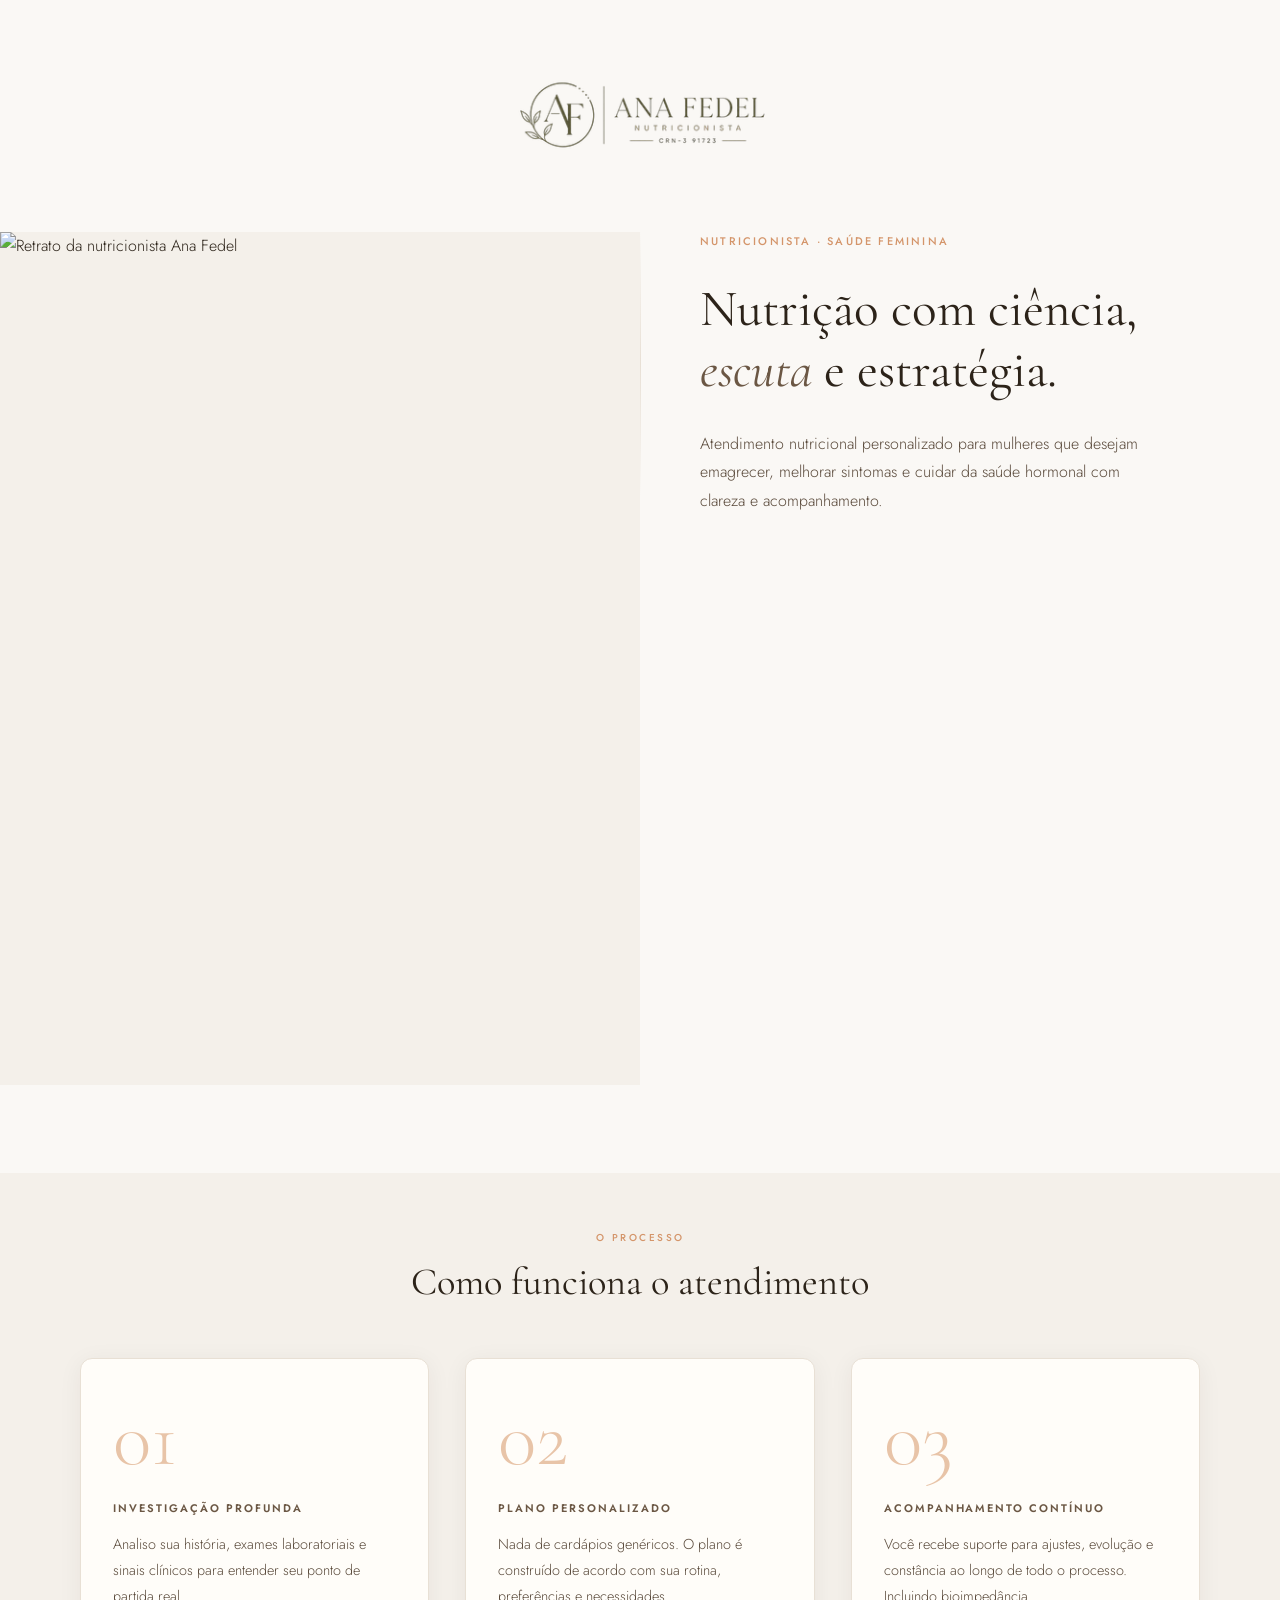
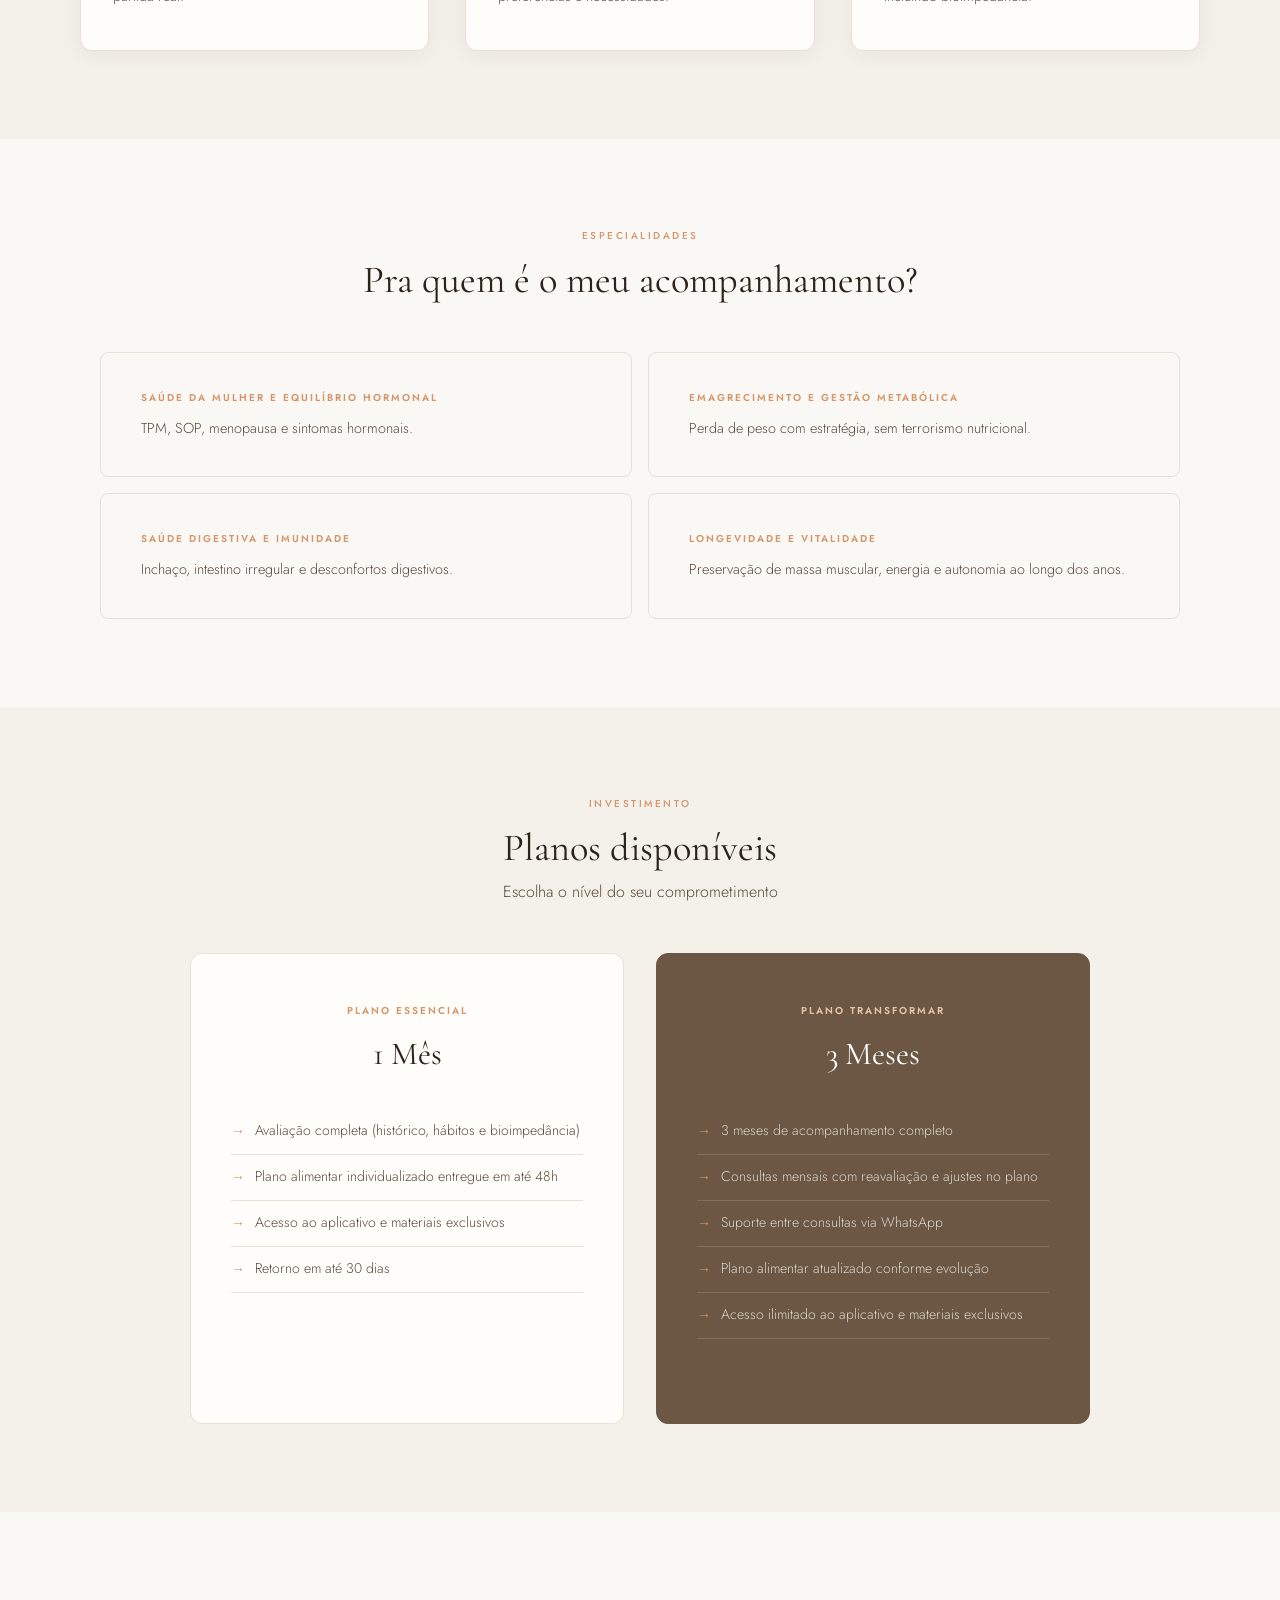
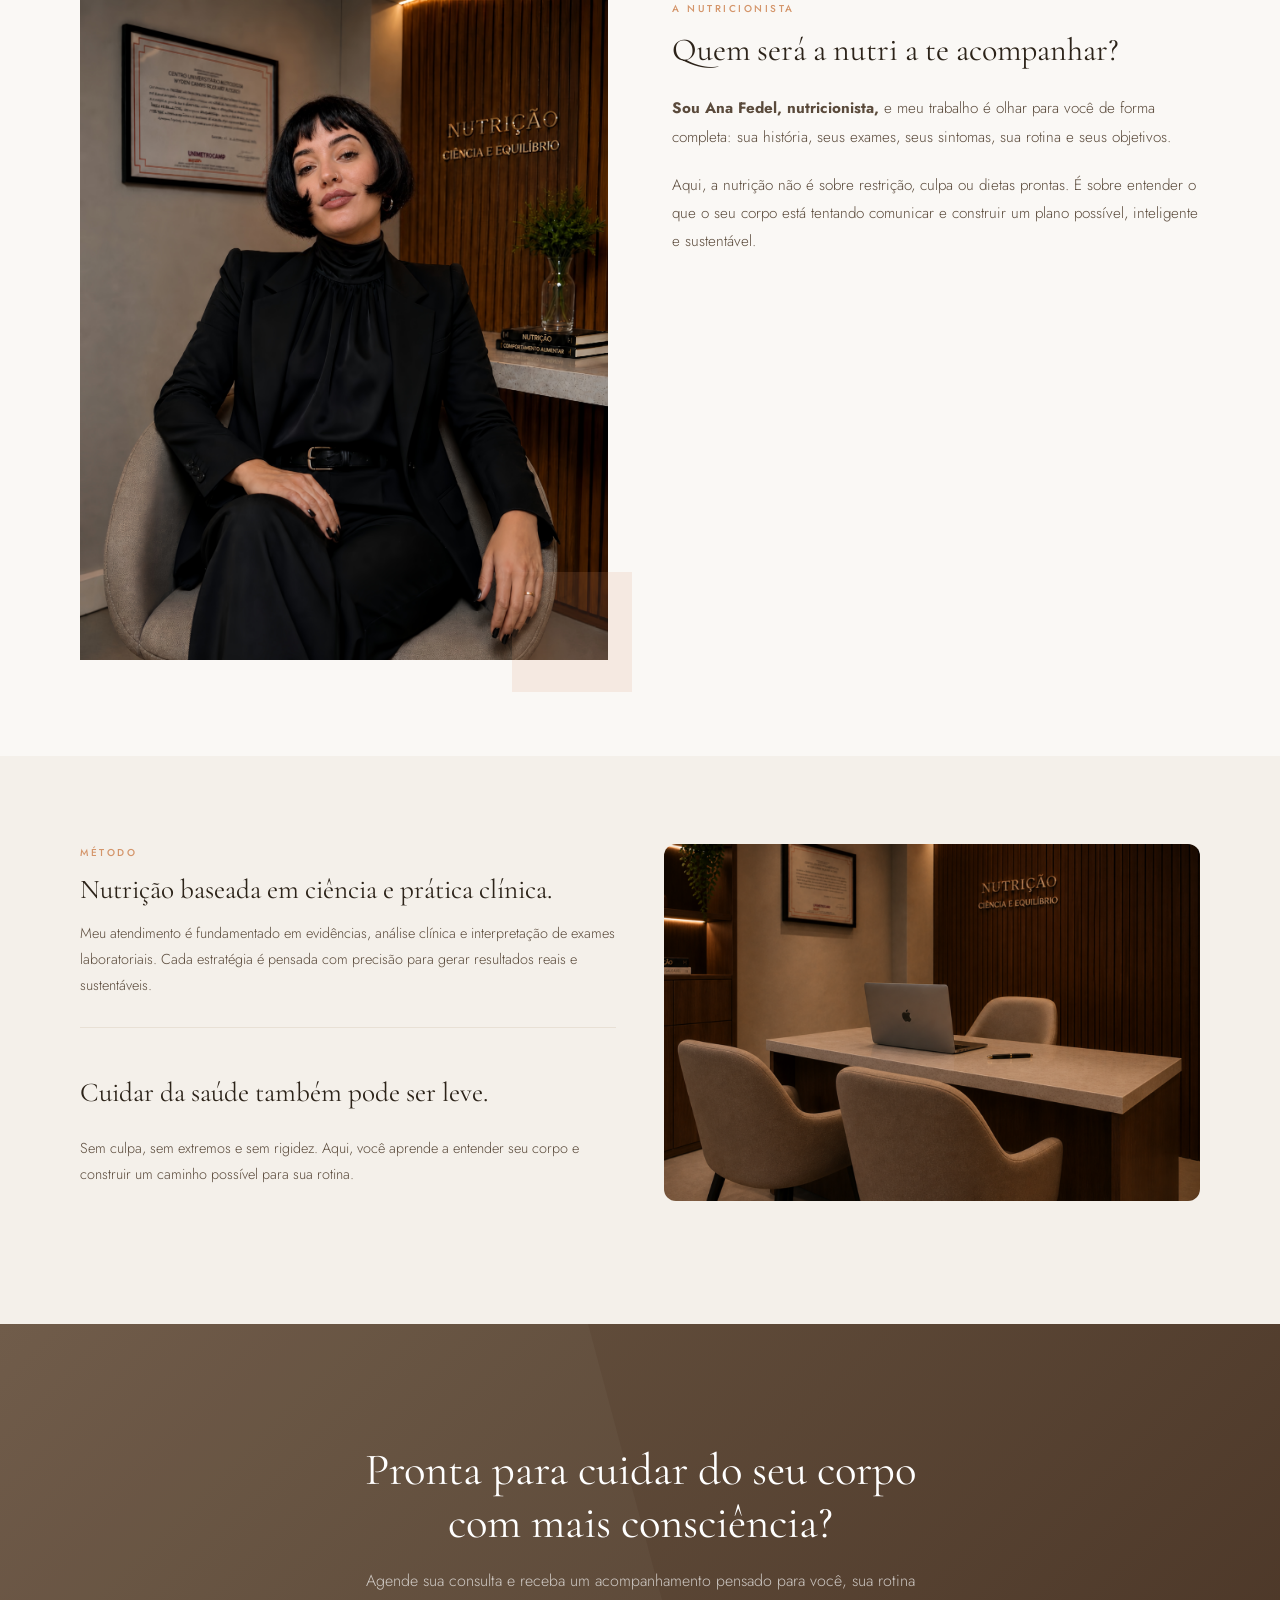
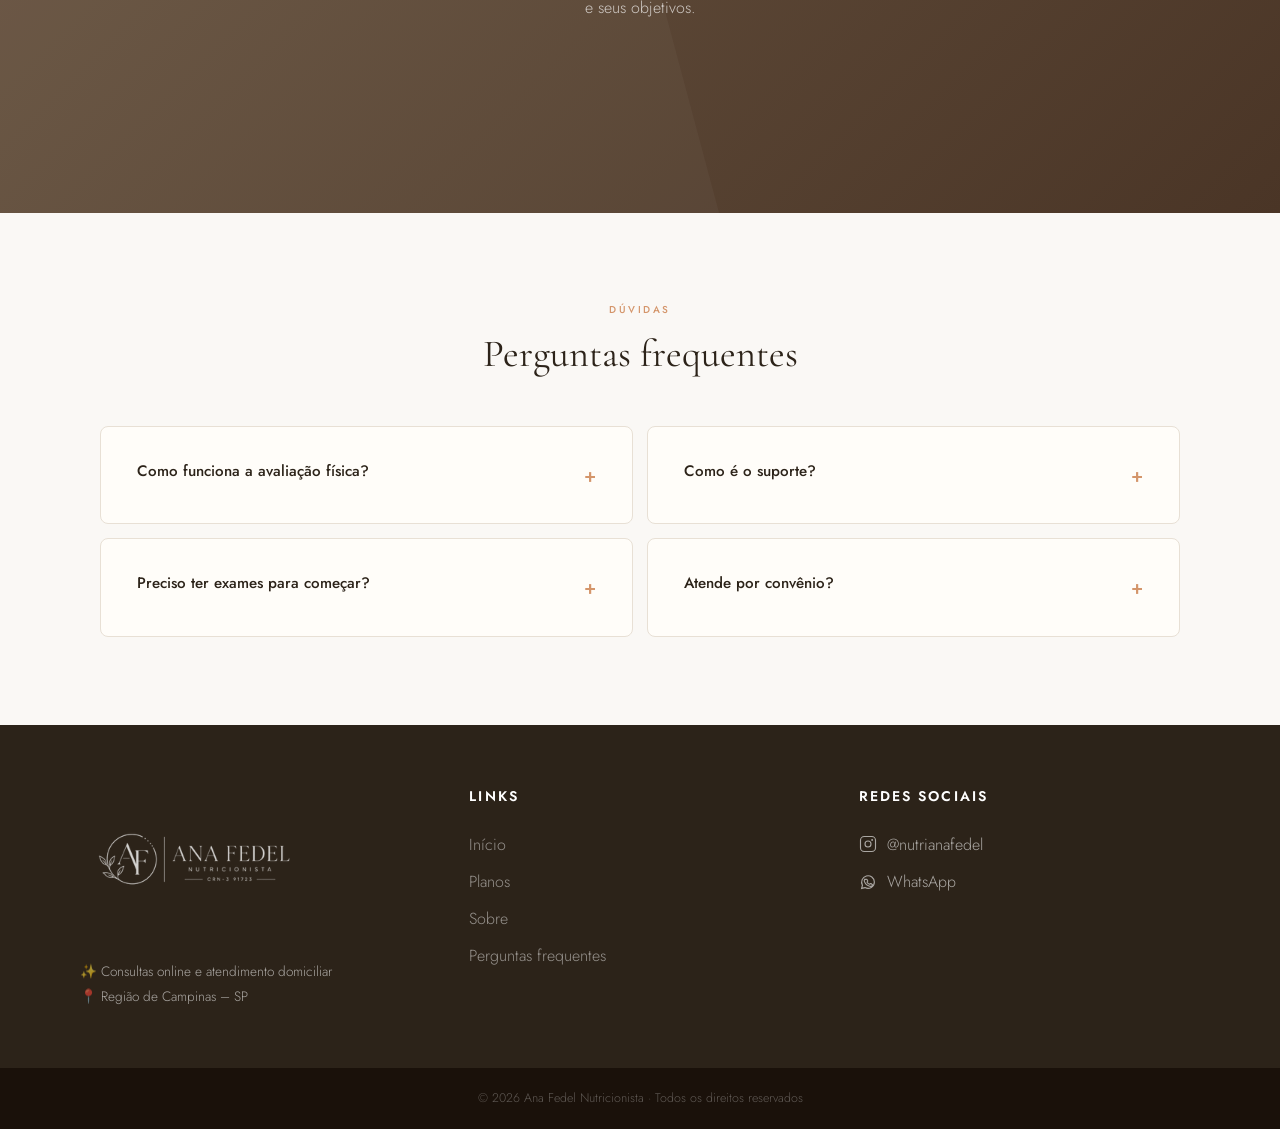
==== index.html @ d0018daa "4543" ====
<!DOCTYPE html>
<html lang="pt-BR">
<head>
  <meta charset="UTF-8" />
  <meta name="viewport" content="width=device-width, initial-scale=1.0" />
  <meta name="theme-color" content="#6b5744" />
  <meta name="color-scheme" content="light" />
  <title>Ana Fedel | Nutricionista — Saúde da mulher e emagrecimento em Campinas</title>
  <meta name="description" content="Consultoria com Ana Fedel, nutricionista em Campinas (SP): emagrecimento sustentável, saúde hormonal (TPM, SOP, menopausa), exames e acompanhamento online ou presencial. Agende sua consulta." />
  <meta name="robots" content="index, follow, noimageindex" />
  <meta name="googlebot" content="index, follow, noimageindex" />
  <link rel="canonical" href="https://www.anafedel.com/" />

  <!-- Open Graph -->
  <meta property="og:type" content="website" />
  <meta property="og:locale" content="pt_BR" />
  <meta property="og:url" content="https://www.anafedel.com/" />
  <meta property="og:title" content="Ana Fedel | Nutricionista — Saúde da mulher e emagrecimento" />
  <meta property="og:description" content="Atendimento nutricional personalizado para mulheres: emagrecimento, equilíbrio hormonal e acompanhamento com ciência e escuta. Campinas e online." />
  <meta property="og:image" content="https://www.anafedel.com/img/7715302e1fe6f8433b092a4ad29cd22cd592c8ccffeed73be338f0a362011b4d.webp" />
  <meta property="og:image:alt" content="Logotipo Ana Fedel Nutricionista" />

  <!-- Twitter -->
  <meta name="twitter:card" content="summary_large_image" />
  <meta name="twitter:title" content="Ana Fedel | Nutricionista" />
  <meta name="twitter:description" content="Nutrição com ciência e escuta. Saúde da mulher, emagrecimento e acompanhamento em Campinas e online." />
  <meta name="twitter:image" content="https://www.anafedel.com/img/7715302e1fe6f8433b092a4ad29cd22cd592c8ccffeed73be338f0a362011b4d.webp" />

  <link rel="preconnect" href="https://fonts.googleapis.com" />
  <link rel="preconnect" href="https://fonts.gstatic.com" crossorigin />
  <link href="https://fonts.googleapis.com/css2?family=Cormorant+Garamond:ital,wght@0,300;0,400;0,500;0,600;1,300;1,400&family=Jost:wght@300;400;500;600&display=swap" rel="stylesheet" />
  <link rel="stylesheet" href="styles.css" />
  <!-- Google Calendar Appointment Scheduling -->
  <link href="https://calendar.google.com/calendar/scheduling-button-script.css" rel="stylesheet" />
  <script src="https://calendar.google.com/calendar/scheduling-button-script.js" async></script>
  <style>
    /* Modal do agendamento — telas pequenas: iframe em tela cheia; só faixa superior para o Fechar. */
    @media (max-width: 1023px) {
      .hur54b {
        display: flex !important;
        flex-direction: column !important;
        align-items: stretch !important;
        justify-content: flex-start !important;
        padding: 0 !important;
        padding-top: calc(env(safe-area-inset-top, 0px) + 52px) !important;
        padding-bottom: env(safe-area-inset-bottom, 0px) !important;
        box-sizing: border-box !important;
        height: 100vh !important;
        height: 100dvh !important;
        min-height: 100vh !important;
        min-height: 100dvh !important;
      }
      .hur54b .mmGMM {
        width: 100% !important;
        max-width: none !important;
        flex: 1 1 auto !important;
        min-height: 0 !important;
        height: auto !important;
        max-height: none !important;
        border-radius: 0 !important;
        align-self: stretch !important;
      }
      .hur54b .Xfsokf {
        top: calc(env(safe-area-inset-top, 0px) + 10px) !important;
        right: max(12px, env(safe-area-inset-right, 0px)) !important;
      }
    }
    /* Modal do agendamento: telas grandes — largura 60vw; altura preenche o overlay (sem limite 60%). */
    @media (min-width: 1024px) {
      .hur54b {
        display: flex !important;
        align-items: stretch !important;
        justify-content: center !important;
        padding: 40px !important;
        box-sizing: border-box !important;
      }
      .hur54b .mmGMM {
        width: 60vw !important;
        max-width: 60vw !important;
        height: auto !important;
        max-height: none !important;
        align-self: stretch !important;
        flex-shrink: 0 !important;
      }
    }
  </style>
  <link rel="preload" as="image" href="./img/hero-ana-fedel-1600.jpg" fetchpriority="high" />

  <script type="application/ld+json">
  {
    "@context": "https://schema.org",
    "@graph": [
      {
        "@type": "Dietitian",
        "@id": "https://www.anafedel.com/#profissional",
        "name": "Ana Fedel",
        "url": "https://www.anafedel.com/",
        "image": "https://www.anafedel.com/img/hero-ana-fedel-1600.jpg",
        "description": "Nutricionista com foco em saúde da mulher, emagrecimento sustentável, equilíbrio hormonal e acompanhamento nutricional personalizado.",
        "areaServed": {
          "@type": "AdministrativeArea",
          "name": "Campinas",
          "containedInPlace": { "@type": "Country", "name": "Brasil" }
        },
        "sameAs": ["https://www.instagram.com/nutrianafedel"]
      },
      {
        "@type": "WebSite",
        "@id": "https://www.anafedel.com/#site",
        "url": "https://www.anafedel.com/",
        "name": "Ana Fedel Nutricionista",
        "inLanguage": "pt-BR",
        "publisher": { "@id": "https://www.anafedel.com/#profissional" }
      },
      {
        "@type": "FAQPage",
        "mainEntity": [
          {
            "@type": "Question",
            "name": "Como funciona a avaliação física?",
            "acceptedAnswer": {
              "@type": "Answer",
              "text": "Presencial: bioimpedância, dobras cutâneas, medidas e fotos. Online: guia com instruções de medidas + envio de fotos e peso."
            }
          },
          {
            "@type": "Question",
            "name": "Como é o suporte?",
            "acceptedAnswer": {
              "@type": "Answer",
              "text": "Acompanhamento direto comigo via WhatsApp, com respostas no mesmo dia. Inclui ajustes, orientações e suporte ao longo do processo."
            }
          },
          {
            "@type": "Question",
            "name": "Preciso ter exames para começar?",
            "acceptedAnswer": {
              "@type": "Answer",
              "text": "Não é obrigatório. Podemos iniciar apenas com a consulta, e caso necessário, eu solicito exames de forma estratégica para aprofundar a investigação e otimizar seus resultados."
            }
          },
          {
            "@type": "Question",
            "name": "Atende por convênio?",
            "acceptedAnswer": {
              "@type": "Answer",
              "text": "No momento, não trabalho com convênios. Porém, tenho formas especiais de atendimento para te ajudar a iniciar seu acompanhamento."
            }
          }
        ]
      }
    ]
  }
  </script>
</head>
<body>

  <div id="page-loader" class="page-loader" role="status" aria-live="polite" aria-busy="true">
    <div class="page-loader__inner">
      <span class="page-loader__spinner" aria-hidden="true"></span>
      <span class="page-loader__text">Carregando…</span>
    </div>
  </div>

  <a class="skip-link" href="#conteudo">Ir para o conteúdo</a>

  <header>
    <nav id="navbar" class="site-nav" aria-label="Navegação principal">
      <a href="#inicio" class="nav-logo" aria-label="Ana Fedel Nutricionista — início">
        <img src="./img/7715302e1fe6f8433b092a4ad29cd22cd592c8ccffeed73be338f0a362011b4d.webp" width="300" height="120" alt="" decoding="async" />
      </a>
    </nav>
  </header>

  <main id="conteudo">
    <!-- HERO -->
    <section id="inicio" class="hero" aria-labelledby="hero-titulo">
      <div class="hero-right">
        <img src="./img/hero-ana-fedel-1600.jpg" width="1600" height="2133" alt="Retrato da nutricionista Ana Fedel" fetchpriority="high" decoding="async" />
      </div>
      <div class="hero-left reveal">
        <p class="hero-eyebrow">Nutricionista · Saúde Feminina</p>
        <h1 id="hero-titulo" class="hero-title">
          Nutrição com ciência,<br>
          <em>escuta</em> e estratégia.
        </h1>
        <div class="hero-cta-block">
          <p class="hero-subtitle">
            Atendimento nutricional personalizado para mulheres que desejam emagrecer, melhorar sintomas e cuidar da saúde hormonal com clareza e acompanhamento.
          </p>
          <div class="gcal-schedule-host gcal-schedule-host--primary gcal-schedule-host--hero" data-gcal-label="Agende agora"></div>
        </div>
      </div>
    </section>

    <!-- HOW IT WORKS -->
    <section id="processo" class="section section-alt" aria-labelledby="titulo-processo">
      <div class="section-center reveal">
        <span class="section-label">O processo</span>
        <h2 id="titulo-processo" class="section-title">Como funciona o atendimento</h2>
      </div>
      <div class="how-grid">
        <div class="how-card reveal">
          <div class="how-card-num" aria-hidden="true">01</div>
          <h3>Investigação profunda</h3>
          <p>Analiso sua história, exames laboratoriais e sinais clínicos para entender seu ponto de partida real.</p>
        </div>
        <div class="how-card reveal">
          <div class="how-card-num" aria-hidden="true">02</div>
          <h3>Plano personalizado</h3>
          <p>Nada de cardápios genéricos. O plano é construído de acordo com sua rotina, preferências e necessidades.</p>
        </div>
        <div class="how-card reveal">
          <div class="how-card-num" aria-hidden="true">03</div>
          <h3>Acompanhamento contínuo</h3>
          <p>Você recebe suporte para ajustes, evolução e constância ao longo de todo o processo. Incluindo bioimpedância.</p>
        </div>
      </div>
    </section>

    <!-- FOR WHOM -->
    <section id="especialidades" class="section" aria-labelledby="titulo-especialidades">
      <span class="section-label reveal" style="text-align: center; display: block;">Especialidades</span>
      <h2 id="titulo-especialidades" class="section-title reveal" style="text-align: center;">Pra quem é o meu acompanhamento?</h2>
      <div class="for-whom-grid">
        <div class="for-whom-item reveal">
          <h3 class="for-whom-heading">Saúde da mulher e equilíbrio hormonal</h3>
          <p>TPM, SOP, menopausa e sintomas hormonais.</p>
        </div>
        <div class="for-whom-item reveal">
          <h3 class="for-whom-heading">Emagrecimento e gestão metabólica</h3>
          <p>Perda de peso com estratégia, sem terrorismo nutricional.</p>
        </div>
        <div class="for-whom-item reveal">
          <h3 class="for-whom-heading">Saúde digestiva e imunidade</h3>
          <p>Inchaço, intestino irregular e desconfortos digestivos.</p>
        </div>
        <div class="for-whom-item reveal">
          <h3 class="for-whom-heading">Longevidade e vitalidade</h3>
          <p>Preservação de massa muscular, energia e autonomia ao longo dos anos.</p>
        </div>
      </div>
    </section>

    <!-- PLANS -->
    <section id="planos" class="section section-alt section-center" aria-labelledby="titulo-planos">
      <span class="section-label reveal">Investimento</span>
      <h2 id="titulo-planos" class="section-title reveal">Planos disponíveis</h2>
      <p class="plans-intro reveal">Escolha o nível do seu comprometimento</p>
      <div class="plans-grid">
        <div class="plan-card reveal">
          <div class="plan-name">Plano Essencial</div>
          <div class="plan-duration">1 Mês</div>
          <ul>
            <li>Avaliação completa (histórico, hábitos e bioimpedância)</li>
            <li>Plano alimentar individualizado entregue em até 48h</li>
            <li>Acesso ao aplicativo e materiais exclusivos</li>
            <li>Retorno em até 30 dias</li>
          </ul>
          <div class="gcal-schedule-host gcal-schedule-host--outline" data-gcal-label="Agendar"></div>
        </div>
        <div class="plan-card featured reveal">
          <div class="plan-name">Plano Transformar</div>
          <div class="plan-duration">3 Meses</div>
          <ul>
            <li>3 meses de acompanhamento completo</li>
            <li>Consultas mensais com reavaliação e ajustes no plano</li>
            <li>Suporte entre consultas via WhatsApp</li>
            <li>Plano alimentar atualizado conforme evolução</li>
            <li>Acesso ilimitado ao aplicativo e materiais exclusivos</li>
          </ul>
          <div class="gcal-schedule-host gcal-schedule-host--outline" data-gcal-label="Agendar"></div>
        </div>
      </div>
    </section>

    <!-- ABOUT -->
    <section id="sobre" class="section" aria-labelledby="titulo-sobre">
      <div class="about-grid">
        <div class="about-img reveal">
          <img src="./img/1c8d4e007966c43a9312758c3bba61648fd37d7444276cdf37217d74908445c0.webp" alt="Ana Fedel em consultório, nutricionista" loading="lazy" decoding="async" />
          <div class="about-img-accent" aria-hidden="true"></div>
        </div>
        <div class="about-text reveal">
          <span class="section-label">A nutricionista</span>
          <h2 id="titulo-sobre">Quem será a nutri a te acompanhar?</h2>
          <p>
            <strong>Sou Ana Fedel, nutricionista,</strong> e meu trabalho é olhar para você de forma completa: sua história, seus exames, seus sintomas, sua rotina e seus objetivos.
          </p>
          <p>
            Aqui, a nutrição não é sobre restrição, culpa ou dietas prontas. É sobre entender o que o seu corpo está tentando comunicar e construir um plano possível, inteligente e sustentável.
          </p>
          <div class="gcal-schedule-host gcal-schedule-host--primary about-cta" data-gcal-label="Agende sua consulta"></div>
        </div>
      </div>
    </section>

    <!-- PHILOSOPHY -->
    <section id="metodo" class="section section-alt" aria-labelledby="titulo-metodo">
      <div class="philosophy-grid">
        <div>
          <div class="philosophy-item reveal">
            <span class="section-label">Método</span>
            <h2 id="titulo-metodo" class="philosophy-title">Nutrição baseada em ciência e prática clínica.</h2>
            <p>Meu atendimento é fundamentado em evidências, análise clínica e interpretação de exames laboratoriais. Cada estratégia é pensada com precisão para gerar resultados reais e sustentáveis.</p>
          </div>
          <div class="philosophy-item reveal">
            <h3 class="philosophy-title">Cuidar da saúde também pode ser leve.</h3>
            <p>Sem culpa, sem extremos e sem rigidez. Aqui, você aprende a entender seu corpo e construir um caminho possível para sua rotina.</p>
          </div>
        </div>
        <div class="philosophy-imgs reveal">
          <img src="./img/332931e550b385151db470b188934384830fd4c666ea32d3613811e0c0b66c36.webp" alt="Alimentação equilibrada e ingredientes frescos" loading="lazy" decoding="async" />
        </div>
      </div>
    </section>

    <!-- CTA -->
    <section class="cta-section" aria-labelledby="titulo-cta">
      <h2 id="titulo-cta" class="reveal">Pronta para cuidar do seu corpo<br>com mais consciência?</h2>
      <p class="reveal">Agende sua consulta e receba um acompanhamento pensado para você, sua rotina e seus objetivos.</p>
      <div class="gcal-schedule-host gcal-schedule-host--light reveal" data-gcal-label="Agende aqui"></div>
    </section>

    <!-- FAQ -->
    <section id="faq" class="section" aria-labelledby="titulo-faq">
      <div class="section-center reveal">
        <span class="section-label">Dúvidas</span>
        <h2 id="titulo-faq" class="section-title">Perguntas frequentes</h2>
      </div>
      <div class="faq-grid">
        <details class="faq-item reveal">
          <summary class="faq-question">
            Como funciona a avaliação física?
            <span class="faq-icon" aria-hidden="true">+</span>
          </summary>
          <div class="faq-answer">Presencial: bioimpedância, dobras cutâneas, medidas e fotos. Online: guia com instruções de medidas + envio de fotos e peso.</div>
        </details>
        <details class="faq-item reveal">
          <summary class="faq-question">
            Como é o suporte?
            <span class="faq-icon" aria-hidden="true">+</span>
          </summary>
          <div class="faq-answer">Acompanhamento direto comigo via WhatsApp, com respostas no mesmo dia. Inclui ajustes, orientações e suporte ao longo do processo.</div>
        </details>
        <details class="faq-item reveal">
          <summary class="faq-question">
            Preciso ter exames para começar?
            <span class="faq-icon" aria-hidden="true">+</span>
          </summary>
          <div class="faq-answer">Não é obrigatório. Podemos iniciar apenas com a consulta, e caso necessário, eu solicito exames de forma estratégica para aprofundar a investigação e otimizar seus resultados.</div>
        </details>
        <details class="faq-item reveal">
          <summary class="faq-question">
            Atende por convênio?
            <span class="faq-icon" aria-hidden="true">+</span>
          </summary>
          <div class="faq-answer">No momento, não trabalho com convênios. Porém, tenho formas especiais de atendimento para te ajudar a iniciar seu acompanhamento.</div>
        </details>
      </div>
    </section>
  </main>

  <!-- FOOTER -->
  <footer class="site-footer">
    <div>
      <img src="./img/7715302e1fe6f8433b092a4ad29cd22cd592c8ccffeed73be338f0a362011b4d.webp" width="300" height="120" alt="" decoding="async" />
      <p>✨ Consultas online e atendimento domiciliar<br>📍 Região de Campinas – SP</p>
    </div>
    <div class="footer-links">
      <p class="footer-col-title">Links</p>
      <a href="#inicio">Início</a>
      <a href="#planos">Planos</a>
      <a href="#sobre">Sobre</a>
      <a href="#faq">Perguntas frequentes</a>
    </div>
    <div class="footer-social">
      <p class="footer-col-title">Redes sociais</p>
      <a href="https://www.instagram.com/nutrianafedel" target="_blank" rel="noopener noreferrer">
        <svg width="18" height="18" viewBox="0 0 24 24" fill="none" stroke="currentColor" stroke-width="1.5" aria-hidden="true" focusable="false">
          <rect x="2" y="2" width="20" height="20" rx="5"/>
          <circle cx="12" cy="12" r="4"/>
          <circle cx="17.5" cy="6.5" r="0.5" fill="currentColor"/>
        </svg>
        <span>@nutrianafedel</span>
      </a>
      <a href="https://wa.me/5519992591776" target="_blank" rel="noopener noreferrer">
        <svg width="18" height="18" viewBox="0 0 24 24" fill="none" stroke="currentColor" stroke-width="1.5" aria-hidden="true" focusable="false">
          <path d="M20.5 12a8.5 8.5 0 0 1-12.55 7.47L3.5 20.5l1.08-4.2A8.5 8.5 0 1 1 20.5 12Z"/>
          <path d="M9.2 8.8c.2-.5.4-.5.6-.5h.5c.2 0 .4 0 .5.3.2.4.7 1.7.8 1.9.1.2.1.4 0 .6-.1.2-.2.3-.4.4l-.3.3c-.1.1-.2.2-.1.4.1.2.6 1 1.3 1.6.9.8 1.7 1.1 1.9 1.2.2.1.3.1.4-.1l.6-.7c.1-.2.3-.2.5-.1.2.1 1.5.7 1.8.8.3.1.4.2.5.3 0 .1 0 .8-.3 1.5-.3.6-1.3 1.1-1.7 1.1-.5 0-1 .1-3.3-.8-2.7-1.1-4.4-3.9-4.5-4.1-.1-.2-1-1.3-1-2.5 0-1.2.6-1.8.8-2.1Z"/>
        </svg>
        <span>WhatsApp</span>
      </a>
    </div>
  </footer>
  <div class="footer-bottom">© 2026 Ana Fedel Nutricionista · Todos os direitos reservados</div>

  <script>
    (function () {
      const navbar = document.getElementById('navbar');
      window.addEventListener('scroll', () => {
        navbar.classList.toggle('scrolled', window.scrollY > 60);
      });

      const loader = document.getElementById('page-loader');
      const LOADER_MIN_MS = 480;

      function waitForImages() {
        return Promise.all(
          [...document.querySelectorAll('img[src]')].map((img) => {
            if (img.loading === 'lazy') return Promise.resolve();
            if (img.complete && img.naturalHeight > 0) return Promise.resolve();
            return new Promise((resolve) => {
              img.addEventListener('load', resolve, { once: true });
              img.addEventListener('error', resolve, { once: true });
            });
          })
        );
      }

      function initImageProtection() {
        const images = document.querySelectorAll('img');
        images.forEach((img) => {
          img.setAttribute('draggable', 'false');
          img.setAttribute('oncontextmenu', 'return false');
          img.style.webkitUserDrag = 'none';
          img.style.userSelect = 'none';
        });

        document.addEventListener('contextmenu', (event) => {
          if (event.target.closest('img')) event.preventDefault();
        });

        document.addEventListener('dragstart', (event) => {
          if (event.target.closest('img')) event.preventDefault();
        });

        document.addEventListener('copy', (event) => {
          if (event.target.closest('img')) event.preventDefault();
        });

        document.addEventListener('keydown', (event) => {
          const key = event.key.toLowerCase();
          const ctrlOrCmd = event.ctrlKey || event.metaKey;
          const blockedCombo =
            (ctrlOrCmd && (key === 's' || key === 'u' || key === 'p' || key === 'c')) ||
            key === 'printscreen' ||
            key === 'f12';
          if (blockedCombo) event.preventDefault();
        });
      }

      function initRevealAnimations() {
        const reveals = document.querySelectorAll('.reveal');
        const reduceMotion = window.matchMedia('(prefers-reduced-motion: reduce)').matches;
        const observer = new IntersectionObserver(
          (entries) => {
            entries.forEach((e) => {
              if (!e.isIntersecting) return;
              const siblings = [...e.target.parentElement.querySelectorAll('.reveal')];
              const idx = siblings.indexOf(e.target);
              const delay = reduceMotion ? 0 : idx * 80;
              setTimeout(() => e.target.classList.add('visible'), delay);
              observer.unobserve(e.target);
            });
          },
          { threshold: 0.12 }
        );
        reveals.forEach((el) => observer.observe(el));
      }

      const GCAL_SCHEDULE_URL =
        'https://calendar.google.com/calendar/appointments/schedules/AcZssZ3-HAUCw_YPbPsieuuFXQylLrMYv_SoqQChqPpZh21VNl5yqeEvb2kfE1ZKOsIa0m-bSG_uuSFC?gv=true';

      function initGoogleSchedulingButtons() {
        if (!window.calendar || !calendar.schedulingButton) return false;
        document.querySelectorAll('.gcal-schedule-host').forEach((host) => {
          if (host.dataset.gcalInitialized) return;
          host.dataset.gcalInitialized = '1';
          const marker = document.createElement('span');
          marker.className = 'gcal-schedule-marker';
          marker.setAttribute('aria-hidden', 'true');
          host.appendChild(marker);
          calendar.schedulingButton.load({
            url: GCAL_SCHEDULE_URL,
            color: '#d4956a',
            label: host.getAttribute('data-gcal-label') || 'Agendar',
            target: marker,
          });
        });
        return true;
      }

      function ensureGoogleSchedulingButtons() {
        if (initGoogleSchedulingButtons()) return;
        let n = 0;
        const id = setInterval(() => {
          if (initGoogleSchedulingButtons() || ++n > 100) clearInterval(id);
        }, 50);
      }

      document.body.classList.add('is-page-loading');

      const t0 = performance.now();
      const safetyMs = 8000;
      const safety = new Promise((r) => setTimeout(r, safetyMs));
      Promise.race([
        Promise.all([document.fonts.ready.catch(() => {}), waitForImages()]),
        safety
      ])
        .then(() => {
          const elapsed = performance.now() - t0;
          const rest = Math.max(0, LOADER_MIN_MS - elapsed);
          return new Promise((r) => setTimeout(r, rest));
        })
        .then(() => {
          loader.classList.add('is-hidden');
          loader.setAttribute('aria-busy', 'false');
          loader.setAttribute('aria-hidden', 'true');
          document.body.classList.remove('is-page-loading');
          initImageProtection();
          initRevealAnimations();
          ensureGoogleSchedulingButtons();
        });
    })();
  </script>

</body>
</html>
---- styles.css ----
/* ─────────────────────────────────────────
   Ana Fedel · Nutricionista
   Stylesheet
   ───────────────────────────────────────── */

/* ─── RESET & TOKENS ─── */
*, *::before, *::after {
  box-sizing: border-box;
  margin: 0;
  padding: 0;
}

:root {
  --cream:        #faf8f5;
  --warm-white:   #fffdf9;
  --sage:         #b8c4aa;
  --sage-dark:    #8fa07e;
  --taupe:        #c4b5a4;
  --brown:        #6b5744;
  --text-dark:    #2c2319;
  --text-mid:     #5a4a3b;
  --text-light:   #9b8b7c;
  --accent:       #d4956a;
  --accent-light: #e8c4a8;
  --border:       #e8e0d5;
  --section-alt:  #f4f0ea;
  --radius-sm:    8px;
  --radius-md:    12px;
  --shadow-soft:  0 4px 24px rgba(44, 35, 25, 0.06);
}

html {
  scroll-behavior: smooth;
  color-scheme: light;
}

@media (prefers-reduced-motion: reduce) {
  html {
    scroll-behavior: auto;
  }
}

body {
  font-family: 'Jost', sans-serif;
  background: var(--cream);
  color: var(--text-dark);
  font-weight: 300;
  line-height: 1.7;
  overflow-x: hidden;
}

body.is-page-loading {
  overflow: hidden;
}

/* Loader inicial (imagens / fontes) */
.page-loader {
  position: fixed;
  inset: 0;
  z-index: 9999;
  display: grid;
  place-items: center;
  background: var(--cream);
  transition: opacity 0.55s ease, visibility 0.55s ease;
}

.page-loader.is-hidden {
  opacity: 0;
  visibility: hidden;
  pointer-events: none;
}

.page-loader__inner {
  display: flex;
  flex-direction: column;
  align-items: center;
  gap: 20px;
}

.page-loader__spinner {
  width: 44px;
  height: 44px;
  border: 3px solid var(--border);
  border-top-color: var(--accent);
  border-radius: 50%;
  animation: page-loader-spin 0.75s linear infinite;
}

.page-loader__text {
  font-size: 11px;
  letter-spacing: 0.2em;
  text-transform: uppercase;
  color: var(--text-mid);
  font-weight: 500;
}

@keyframes page-loader-spin {
  to { transform: rotate(360deg); }
}

@media (prefers-reduced-motion: reduce) {
  .page-loader__spinner {
    animation: none;
    border-top-color: var(--accent);
    opacity: 0.85;
  }

  .page-loader {
    transition: opacity 0.25s ease, visibility 0.25s ease;
  }
}

/* Skip link (acessibilidade) */
.skip-link {
  position: absolute;
  top: -100px;
  left: 16px;
  z-index: 10000;
  padding: 12px 20px;
  background: var(--brown);
  color: #fff;
  font-size: 0.85rem;
  font-weight: 500;
  text-decoration: none;
  border-radius: var(--radius-sm);
  transition: top 0.2s ease;
}

.skip-link:focus {
  top: 16px;
}

/* Foco visível (teclado) */
:focus-visible {
  outline: 2px solid var(--accent);
  outline-offset: 3px;
}

:focus:not(:focus-visible) {
  outline: none;
}

/* ─── NAV ─── */
.site-nav {
  position: relative;
  z-index: 10;
  padding: 20px 48px;
  display: flex;
  align-items: center;
  justify-content: center;
  background: var(--cream);
  transition: padding 0.4s ease;
}

.site-nav.scrolled {
  padding: 14px 48px;
}

.nav-logo {
  display: inline-flex;
  align-items: center;
  line-height: 0;
  text-decoration: none;
  color: inherit;
}

.nav-logo img {
  height: 192px;
  width: auto;
  transition: height 0.4s ease;
}

.site-nav.scrolled .nav-logo img {
  height: 144px;
}

/* ─── HERO ─── */
.hero {
  display: grid;
  grid-template-columns: minmax(0, 1fr) minmax(0, 1fr);
  align-items: start;
  padding-top: 0;
  padding-bottom: 88px;
  overflow-x: hidden;
  width: min(100%, 1280px);
  margin-left: auto;
  margin-right: auto;
}

.hero-left {
  display: flex;
  flex-direction: column;
  justify-content: flex-start;
  padding: 0 80px 48px 60px;
  position: relative;
}

.hero-left::before {
  content: '';
  position: absolute;
  top: 0;
  left: 0;
  width: 1px;
  height: min(70%, 420px);
  background: linear-gradient(to bottom, transparent, var(--border), transparent);
}

.hero-eyebrow {
  font-size: 11px;
  letter-spacing: 0.2em;
  text-transform: uppercase;
  color: var(--accent);
  font-weight: 500;
  margin-bottom: 28px;
}

.hero-title {
  font-family: 'Cormorant Garamond', serif;
  font-size: clamp(2.8rem, 4vw, 3.8rem);
  font-weight: 400;
  line-height: 1.2;
  color: var(--text-dark);
  margin-bottom: 28px;
}

.hero-title em {
  font-style: italic;
  color: var(--brown);
}

.hero-cta-block {
  max-width: 440px;
  width: 100%;
  display: flex;
  flex-direction: column;
  align-items: center;
  gap: 44px;
}

.hero-cta-block .hero-subtitle {
  width: 100%;
  margin-bottom: 0;
  text-align: left;
}

.hero-subtitle {
  font-size: 1rem;
  color: var(--text-mid);
  line-height: 1.8;
}

.hero-right {
  position: relative;
  background: var(--section-alt);
}

/* Foto principal: escala só pela largura, sem cortar topo/fundo */
.hero-right > img:not(.hero-img-overlay) {
  width: 100%;
  height: auto;
  display: block;
  object-fit: unset;
  object-position: top center;
}

.hero-img-overlay {
  position: absolute;
  bottom: 40px;
  right: -30px;
  left: auto;
  width: 140px;
  border: 4px solid var(--cream);
  box-shadow: 0 20px 60px rgba(0, 0, 0, 0.12);
}

/* ─── BUTTONS ─── */
.btn-primary {
  display: inline-block;
  background: var(--brown);
  color: #fff;
  padding: 15px 36px;
  font-family: 'Jost', sans-serif;
  font-size: 12px;
  font-weight: 500;
  letter-spacing: 0.15em;
  text-transform: uppercase;
  text-decoration: none;
  transition: all 0.3s ease;
  position: relative;
  overflow: hidden;
}

.btn-primary::after {
  content: '';
  position: absolute;
  inset: 0;
  background: var(--accent);
  transform: translateX(-100%);
  transition: transform 0.4s ease;
}

.btn-primary:hover::after {
  transform: translateX(0);
}

.btn-primary span {
  position: relative;
  z-index: 1;
}

.btn-hero {
  align-self: center;
  width: fit-content;
  max-width: min(calc(440px - 3rem), 100%);
  padding: 10px 22px;
  font-size: 10.5px;
  letter-spacing: 0.11em;
  border-radius: 8px;
}

.btn-outline {
  display: inline-block;
  border: 1px solid currentColor;
  color: var(--brown);
  padding: 12px 28px;
  font-family: 'Jost', sans-serif;
  font-size: 11px;
  font-weight: 500;
  letter-spacing: 0.15em;
  text-transform: uppercase;
  text-decoration: none;
  transition: all 0.3s ease;
}

.btn-outline:hover {
  background: var(--brown);
  color: #fff;
  border-color: var(--brown);
}

.btn-light {
  display: inline-block;
  background: #fff;
  color: var(--brown);
  padding: 16px 40px;
  font-family: 'Jost', sans-serif;
  font-size: 12px;
  font-weight: 600;
  letter-spacing: 0.15em;
  text-transform: uppercase;
  text-decoration: none;
  transition: all 0.3s ease;
  position: relative;
  overflow: hidden;
  border-radius: 8px;
}

.btn-light::after {
  content: '';
  position: absolute;
  inset: 0;
  background: var(--accent-light);
  transform: translateX(-100%);
  transition: transform 0.4s ease;
}

.btn-light:hover::after {
  transform: translateX(0);
}

.btn-light span {
  position: relative;
  z-index: 1;
}

/* Google Calendar scheduling — botão injetado (.qxCTlb) com visual dos CTAs do site */
.gcal-schedule-host {
  position: relative;
  display: inline-block;
  line-height: 0;
}

.gcal-schedule-marker {
  position: absolute;
  width: 0;
  height: 0;
  overflow: hidden;
  clip: rect(0, 0, 0, 0);
}

.gcal-schedule-host .qxCTlb {
  min-height: unset !important;
  line-height: 1.35 !important;
  white-space: normal !important;
  word-break: normal !important;
  text-transform: uppercase;
  font-family: 'Jost', sans-serif !important;
  font-weight: 500 !important;
  transition: all 0.3s ease;
  border-width: 0;
  cursor: pointer;
}

/* Primário + hero — animação no wrapper (como .btn-primary); botão Google transparente por cima */
.gcal-schedule-host--primary.gcal-schedule-host--hero {
  align-self: center;
  width: fit-content;
  max-width: min(calc(440px - 3rem), 100%);
  position: relative;
  overflow: hidden;
  background: var(--brown);
  border-radius: var(--radius-sm);
}

.gcal-schedule-host--primary.gcal-schedule-host--hero::after {
  content: '';
  position: absolute;
  inset: 0;
  background: var(--accent);
  transform: translateX(-100%);
  transition: transform 0.4s ease;
  z-index: 0;
  pointer-events: none;
  border-radius: inherit;
}

.gcal-schedule-host--primary.gcal-schedule-host--hero:hover::after {
  transform: translateX(0);
}

.gcal-schedule-host--primary.gcal-schedule-host--hero .qxCTlb {
  position: relative;
  z-index: 1;
  padding: 10px 22px !important;
  font-size: 10.5px !important;
  letter-spacing: 0.11em !important;
  border-radius: 0 !important;
  background: transparent !important;
  color: #fff !important;
}

/* Primário (sobre) */
.gcal-schedule-host--primary:not(.gcal-schedule-host--hero) .qxCTlb {
  padding: 15px 36px !important;
  font-size: 12px !important;
  letter-spacing: 0.15em !important;
  background: var(--brown) !important;
  color: #fff !important;
}

.gcal-schedule-host.about-cta {
  margin-top: 12px;
}

.gcal-schedule-host--primary:not(.gcal-schedule-host--hero) .qxCTlb:hover {
  filter: brightness(1.06);
}

/* Contorno (planos) */
.gcal-schedule-host--outline .qxCTlb {
  padding: 12px 28px !important;
  font-size: 11px !important;
  letter-spacing: 0.15em !important;
  background: transparent !important;
  color: var(--brown) !important;
  border: 1px solid currentColor !important;
  border-radius: 0 !important;
}

.gcal-schedule-host--outline .qxCTlb:hover {
  background: var(--brown) !important;
  color: #fff !important;
  border-color: var(--brown) !important;
}

.plan-card .gcal-schedule-host--outline {
  margin-top: auto;
}

.plan-card.featured .gcal-schedule-host--outline .qxCTlb {
  color: #fff !important;
  border-color: rgba(255, 255, 255, 0.5) !important;
}

.plan-card.featured .gcal-schedule-host--outline .qxCTlb:hover {
  background: #fff !important;
  color: var(--brown) !important;
  border-color: #fff !important;
}

/* CTA claro */
.gcal-schedule-host--light .qxCTlb {
  padding: 16px 40px !important;
  font-size: 12px !important;
  font-weight: 600 !important;
  letter-spacing: 0.15em !important;
  border-radius: var(--radius-sm) !important;
  background: #fff !important;
  color: var(--brown) !important;
}

.gcal-schedule-host--light .qxCTlb:hover {
  filter: brightness(0.96);
}

/* ─── REVEAL ANIMATION ─── */
.reveal {
  opacity: 0;
  transform: translateY(30px);
  transition: opacity 0.7s ease, transform 0.7s ease;
}

.reveal.visible {
  opacity: 1;
  transform: translateY(0);
}

@media (prefers-reduced-motion: reduce) {
  .reveal {
    transform: translateY(12px);
    transition: opacity 0.4s ease, transform 0.4s ease;
  }

  .reveal.visible {
    transform: translateY(0);
  }

  .gcal-schedule-host--primary.gcal-schedule-host--hero::after {
    transition: none;
    transform: translateX(-100%);
  }

  .gcal-schedule-host--primary.gcal-schedule-host--hero:hover::after {
    transform: translateX(-100%);
  }
}

/* ─── SECTION BASE ─── */
.section {
  padding: 88px 80px;
}

#processo.section {
  padding-top: 56px;
}

.section-alt {
  background: var(--section-alt);
}

.section-dark {
  background: var(--brown);
  color: #fff;
}

.section-center {
  text-align: center;
}

.section-label {
  font-size: 10px;
  letter-spacing: 0.25em;
  text-transform: uppercase;
  color: var(--accent);
  font-weight: 500;
  margin-bottom: 12px;
  display: block;
}

.section-title {
  font-family: 'Cormorant Garamond', serif;
  font-size: clamp(2rem, 3vw, 2.8rem);
  font-weight: 400;
  line-height: 1.25;
  color: var(--text-dark);
  margin-bottom: 16px;
}

.section-alt .section-title,
.section-dark .section-title {
  color: inherit;
}

.plans-intro {
  color: var(--text-mid);
  margin-top: -10px;
  margin-bottom: 0;
  font-size: 1rem;
}

.about-cta {
  margin-top: 12px;
}

/* ─── HOW IT WORKS ─── */
.how-grid {
  display: grid;
  grid-template-columns: repeat(3, 1fr);
  gap: 36px;
  margin-top: 52px;
}

.how-card {
  padding: 40px 32px;
  background: var(--warm-white);
  border: 1px solid var(--border);
  border-radius: var(--radius-md);
  box-shadow: var(--shadow-soft);
  position: relative;
}

.how-card-num {
  font-family: 'Cormorant Garamond', serif;
  font-size: 5rem;
  font-weight: 300;
  color: var(--accent-light);
  line-height: 1;
  margin-bottom: 20px;
}

.how-card h3 {
  font-size: 11px;
  letter-spacing: 0.18em;
  text-transform: uppercase;
  font-weight: 600;
  color: var(--brown);
  margin-bottom: 14px;
}

.how-card p {
  font-size: 0.9rem;
  color: var(--text-mid);
  line-height: 1.8;
}

/* ─── FOR WHOM ─── */
.for-whom-grid {
  display: grid;
  grid-template-columns: 1fr 1fr;
  gap: 16px;
  margin-top: 48px;
  max-width: 1080px;
  margin-left: auto;
  margin-right: auto;
  align-items: start;
}

.for-whom-item {
  padding: 36px 40px;
  border: 1px solid var(--border);
  border-radius: var(--radius-sm);
  position: relative;
  transition: background 0.3s ease, opacity 0.7s ease, transform 0.7s ease;
}

.for-whom-item:hover {
  background: var(--warm-white);
}

.for-whom-heading {
  font-size: 10px;
  letter-spacing: 0.2em;
  text-transform: uppercase;
  font-weight: 600;
  color: var(--accent);
  margin-bottom: 10px;
}

.for-whom-item p {
  font-size: 0.9rem;
  color: var(--text-mid);
  line-height: 1.7;
}

/* ─── PLANS ─── */
.plans-grid {
  display: grid;
  grid-template-columns: 1fr 1fr;
  gap: 32px;
  margin-top: 48px;
  max-width: 900px;
  margin-left: auto;
  margin-right: auto;
}

.plan-card {
  padding: 48px 40px;
  border: 1px solid var(--border);
  background: var(--warm-white);
  border-radius: var(--radius-md);
  position: relative;
  display: flex;
  flex-direction: column;
  transition: transform 0.3s ease, box-shadow 0.3s ease;
}

.plan-card:hover {
  transform: translateY(-6px);
  box-shadow: 0 30px 80px rgba(107, 87, 68, 0.1);
}

.plan-card.featured {
  background: var(--brown);
  color: #fff;
  border-color: var(--brown);
}

.plan-card.featured .plan-duration,
.plan-card.featured li {
  color: rgba(255, 255, 255, 0.75);
}

.plan-name {
  font-size: 10px;
  letter-spacing: 0.2em;
  text-transform: uppercase;
  font-weight: 600;
  color: var(--accent);
  margin-bottom: 8px;
}

.plan-card.featured .plan-name {
  color: var(--accent-light);
}

.plan-duration {
  font-family: 'Cormorant Garamond', serif;
  font-size: 2rem;
  font-weight: 400;
  color: var(--text-dark);
  margin-bottom: 28px;
}

.plan-card.featured .plan-duration {
  color: #fff;
}

.plan-card ul {
  list-style: none;
  flex: 1;
  margin-bottom: 36px;
}

.plan-card li {
  font-size: 0.88rem;
  color: var(--text-mid);
  padding: 10px 0;
  border-bottom: 1px solid var(--border);
  display: flex;
  align-items: flex-start;
  gap: 10px;
}

.plan-card.featured li {
  border-color: rgba(255, 255, 255, 0.15);
}

.plan-card li::before {
  content: '→';
  color: var(--accent);
  flex-shrink: 0;
  margin-top: 1px;
}

.plan-card.featured .btn-outline {
  color: #fff;
  border-color: rgba(255, 255, 255, 0.5);
}

.plan-card.featured .btn-outline:hover {
  background: #fff;
  color: var(--brown);
}

.plan-card .btn-outline {
  margin-top: auto;
}

/* ─── ABOUT ─── */
.about-grid {
  display: grid;
  grid-template-columns: 1fr 1fr;
  gap: 64px;
  align-items: start;
}

.about-img {
  position: relative;
}

.about-img img {
  width: 100%;
  aspect-ratio: 4 / 5;
  object-fit: cover;
  object-position: top;
}

.about-img-accent {
  position: absolute;
  bottom: -24px;
  right: -24px;
  width: 120px;
  height: 120px;
  background: var(--accent);
  opacity: 0.15;
}

.about-text h2 {
  font-family: 'Cormorant Garamond', serif;
  font-size: clamp(1.8rem, 2.5vw, 2.4rem);
  font-weight: 400;
  line-height: 1.3;
  margin-bottom: 24px;
}

.about-text p {
  font-size: 0.95rem;
  color: var(--text-mid);
  margin-bottom: 20px;
  line-height: 1.85;
}

/* ─── PHILOSOPHY ─── */
.philosophy-grid {
  display: grid;
  grid-template-columns: 1fr 1fr;
  gap: 48px;
  align-items: start;
}

.philosophy-item {
  padding: 48px 0;
  border-top: 1px solid var(--border);
}

.philosophy-item:first-child {
  border-top: none;
  padding-top: 0;
  padding-bottom: 28px;
}

.philosophy-title {
  font-family: 'Cormorant Garamond', serif;
  font-size: 1.7rem;
  font-weight: 400;
  margin-bottom: 14px;
  color: var(--text-dark);
  line-height: 1.25;
}

.philosophy-item p {
  font-size: 0.9rem;
  color: var(--text-mid);
  line-height: 1.8;
}

.philosophy-item:nth-child(2) p {
  margin-top: 26px;
}

.philosophy-imgs {
  display: flex;
  flex-direction: column;
  gap: 20px;
}

.philosophy-imgs img {
  width: 100%;
  object-fit: cover;
  border-radius: var(--radius-md);
}

/* ─── CTA ─── */
.cta-section {
  padding: 120px 80px;
  background: linear-gradient(135deg, var(--brown) 0%, #4a3526 100%);
  text-align: center;
  position: relative;
  overflow: hidden;
}

.cta-section::before {
  content: '';
  position: absolute;
  top: -50%;
  left: -10%;
  width: 60%;
  height: 200%;
  background: rgba(255, 255, 255, 0.03);
  transform: rotate(-15deg);
}

.cta-section h2 {
  font-family: 'Cormorant Garamond', serif;
  font-size: clamp(2rem, 3.5vw, 3rem);
  font-weight: 400;
  color: #fff;
  margin-bottom: 16px;
  line-height: 1.2;
}

.cta-section p {
  color: rgba(255, 255, 255, 0.7);
  font-size: 1rem;
  max-width: 560px;
  margin-left: auto;
  margin-right: auto;
  margin-bottom: 44px;
}

/* ─── FAQ ─── */
.faq-grid {
  display: grid;
  grid-template-columns: 1fr 1fr;
  gap: 14px;
  margin-top: 48px;
  max-width: 1080px;
  margin-left: auto;
  margin-right: auto;
}

.faq-item {
  padding: 0;
  border: 1px solid var(--border);
  background: var(--warm-white);
  border-radius: var(--radius-sm);
  transition: box-shadow 0.3s ease, border-color 0.3s ease;
}

.faq-item summary.faq-question {
  padding: 32px 36px;
  cursor: pointer;
  list-style: none;
  font-size: 0.95rem;
  font-weight: 500;
  color: var(--text-dark);
  margin-bottom: 0;
  display: flex;
  justify-content: space-between;
  align-items: flex-start;
  gap: 16px;
}

.faq-item summary.faq-question::-webkit-details-marker {
  display: none;
}

.faq-item summary.faq-question:hover {
  background: rgba(255, 255, 255, 0.6);
}

.faq-icon {
  flex-shrink: 0;
  font-size: 1.2rem;
  color: var(--accent);
  transition: transform 0.35s ease;
}

.faq-item[open] {
  box-shadow: var(--shadow-soft);
}

.faq-answer {
  font-size: 0.88rem;
  color: var(--text-mid);
  line-height: 1.8;
  padding: 14px 36px 28px;
  border-top: 1px solid var(--border);
  max-height: none;
  overflow: visible;
  opacity: 0;
  transform: translateY(-6px);
  transition: opacity 0.4s ease, transform 0.4s ease;
}

.faq-item[open] .faq-answer {
  opacity: 1;
  transform: translateY(0);
}

.faq-item[open] .faq-icon {
  transform: rotate(45deg);
}

@media (prefers-reduced-motion: reduce) {
  .faq-answer {
    transition: opacity 0.2s ease;
    transform: none;
  }

  .faq-item[open] .faq-answer {
    transform: none;
  }
}

/* ─── FOOTER ─── */
.site-footer {
  background: var(--text-dark);
  color: rgba(255, 255, 255, 0.6);
  padding: 60px 80px;
  display: grid;
  grid-template-columns: 1fr 1fr 1fr;
  gap: 48px;
  align-items: start;
}

.site-footer img {
  height: 150px;
  width: auto;
  filter: brightness(0) invert(1);
  opacity: 0.8;
  margin-bottom: 16px;
}

.site-footer > div > p:not(.footer-col-title) {
  font-size: 0.85rem;
  line-height: 1.8;
}

.footer-col-title {
  color: #fff;
  font-size: 10px;
  letter-spacing: 0.15em;
  text-transform: uppercase;
  margin-bottom: 12px;
  font-weight: 600;
}

.footer-links .footer-col-title,
.footer-social .footer-col-title {
  font-size: 14px;
}

.footer-links {
  display: flex;
  flex-direction: column;
  gap: 10px;
}

.footer-social {
  display: flex;
  flex-direction: column;
  gap: 10px;
  align-items: flex-start;
}

.footer-links a {
  color: rgba(255, 255, 255, 0.5);
  text-decoration: none;
  font-size: 1rem;
  transition: color 0.2s;
}

.footer-links a:hover {
  color: #fff;
}

.footer-social a {
  display: inline-flex;
  align-items: center;
  gap: 10px;
  color: rgba(255, 255, 255, 0.6);
  text-decoration: none;
  font-size: 1rem;
  transition: color 0.2s;
}

.footer-social a:hover {
  color: var(--accent-light);
}

.footer-bottom {
  background: #1a110a;
  text-align: center;
  padding: 20px 80px;
  font-size: 0.78rem;
  color: rgba(255, 255, 255, 0.3);
}

/* ─── RESPONSIVE ─── */
@media (max-width: 900px) {
  .site-nav {
    padding: 16px 24px;
  }

  .hero {
    grid-template-columns: 1fr;
    min-height: auto;
    margin-left: 0;
    margin-right: 0;
    width: 100%;
  }

  .hero-right {
    height: auto;
  }

  .hero-left {
    padding: 28px 24px 60px;
  }

  .hero-eyebrow {
    text-align: center;
  }

  .hero-left::before {
    display: none;
  }

  .section {
    padding: 70px 24px;
  }

  .how-grid,
  .for-whom-grid,
  .plans-grid,
  .about-grid,
  .philosophy-grid,
  .faq-grid {
    grid-template-columns: 1fr;
  }

  .for-whom-grid {
    gap: 12px;
  }

  .about-text .gcal-schedule-host.about-cta {
    display: block;
    width: fit-content;
    margin: 20px auto 0;
  }

  .about-text .gcal-schedule-host.about-cta .qxCTlb {
    padding: 10px 22px !important;
    font-size: 10.5px !important;
    letter-spacing: 0.11em !important;
    border-radius: 8px !important;
  }

  .site-footer {
    grid-template-columns: 1fr;
    padding: 50px 24px;
  }

  .footer-bottom {
    padding: 20px 24px;
  }

  .cta-section {
    padding: 80px 24px;
  }

  .faq-item summary.faq-question {
    padding: 24px 20px;
  }

  .faq-answer {
    padding: 12px 20px 24px;
  }
}

@media (prefers-reduced-motion: reduce) {
  .plan-card:hover {
    transform: none;
  }
}
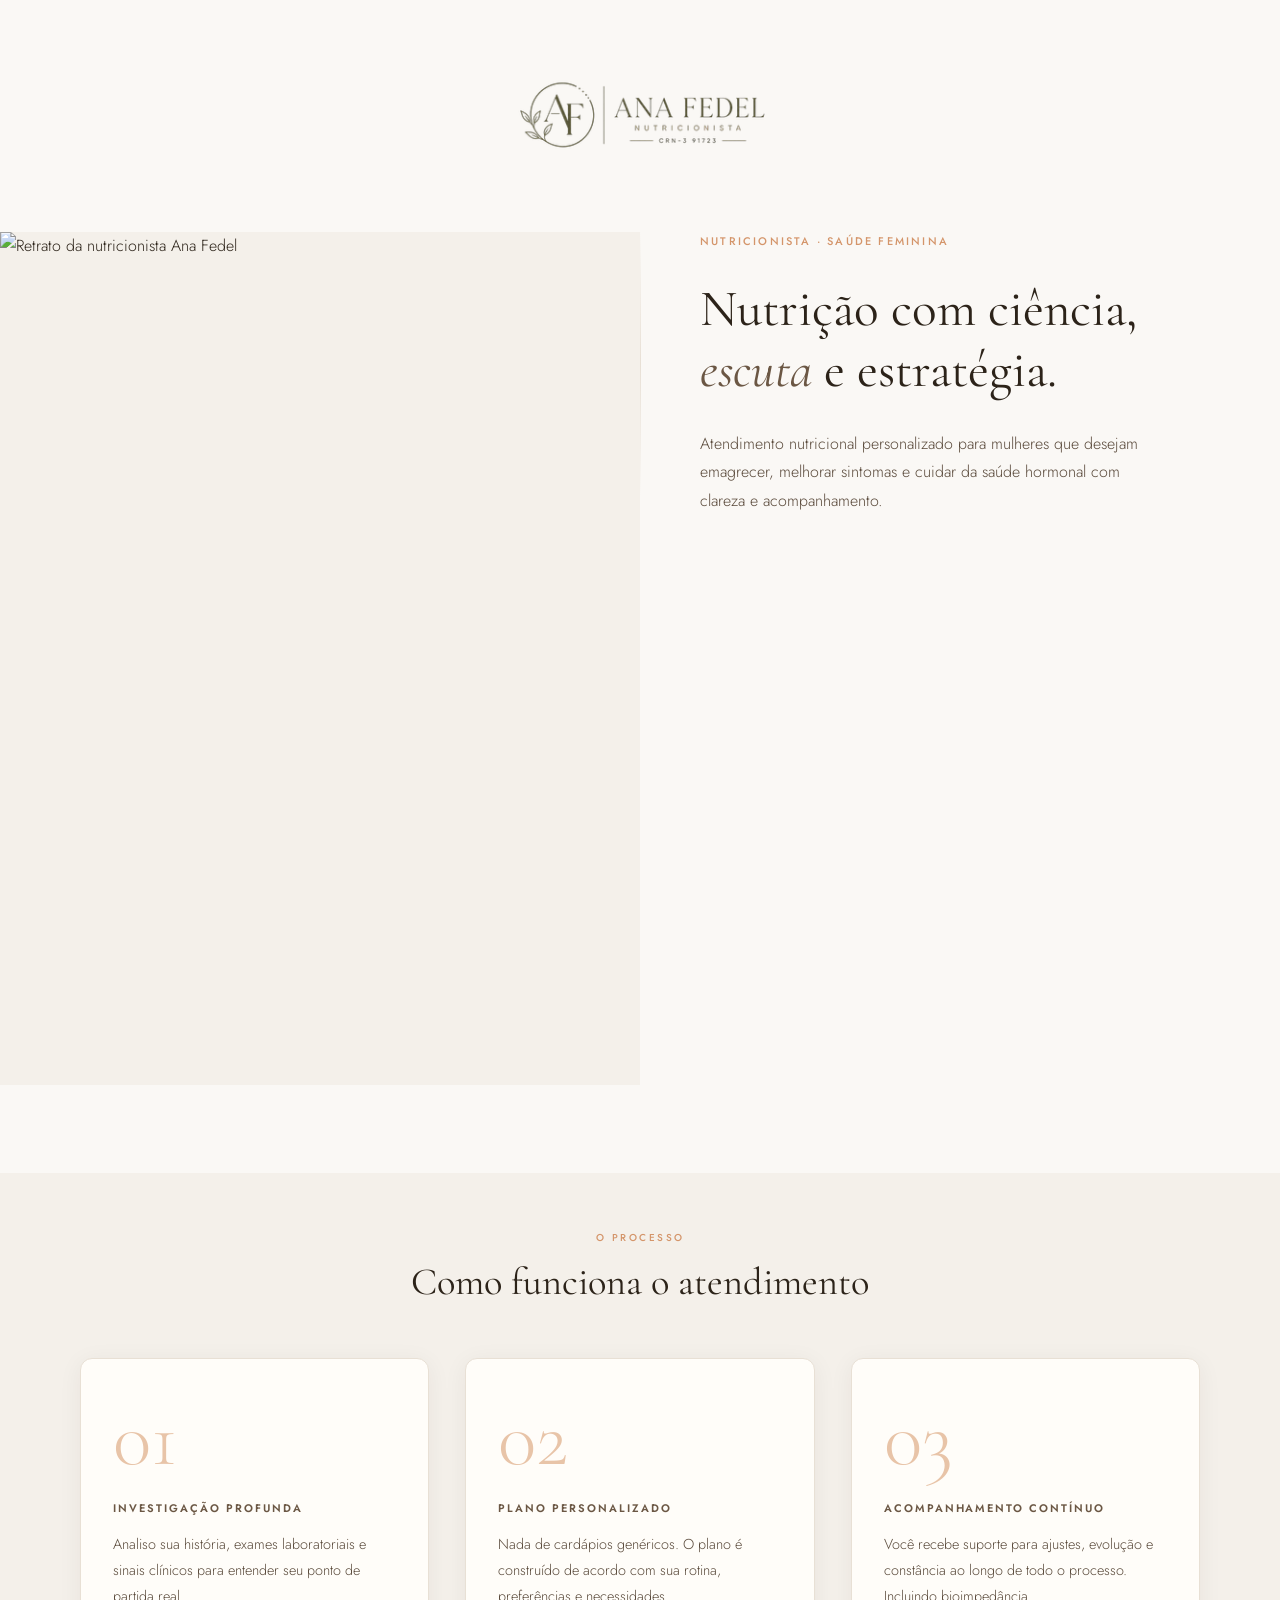
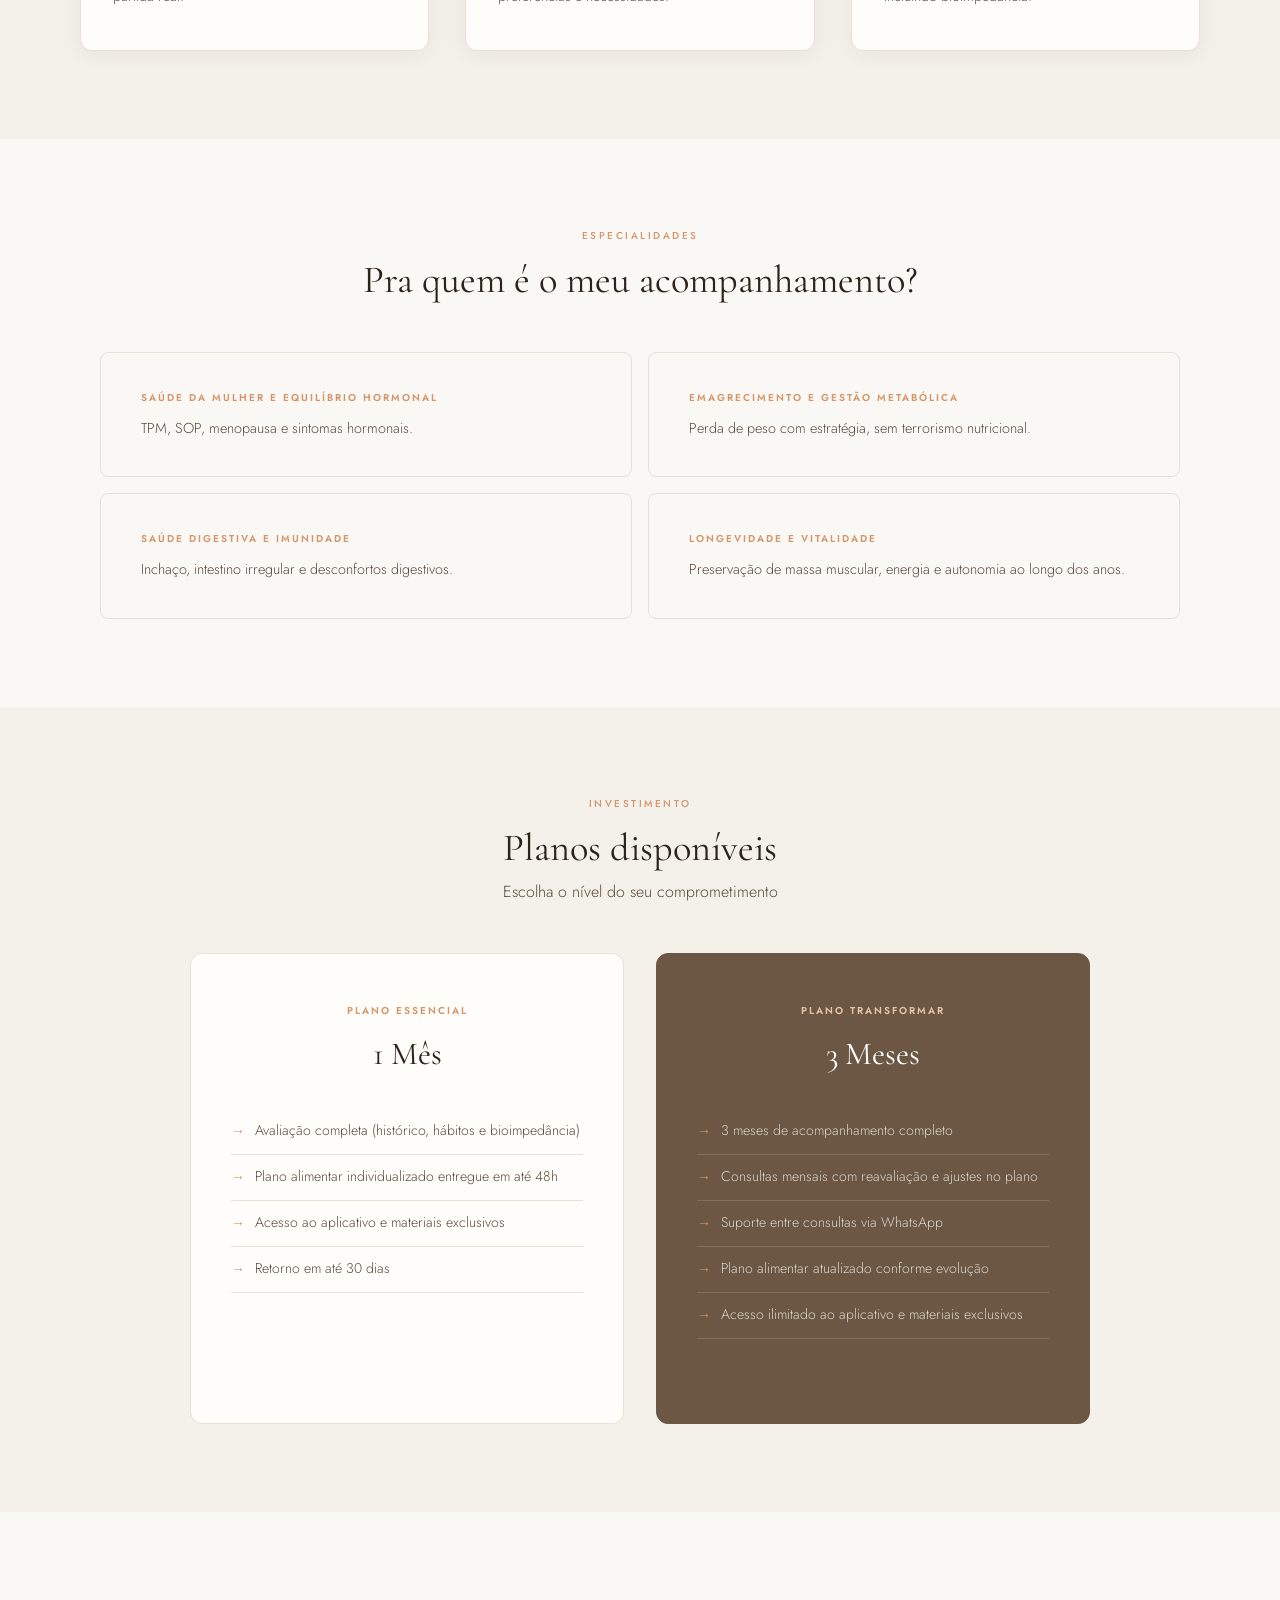
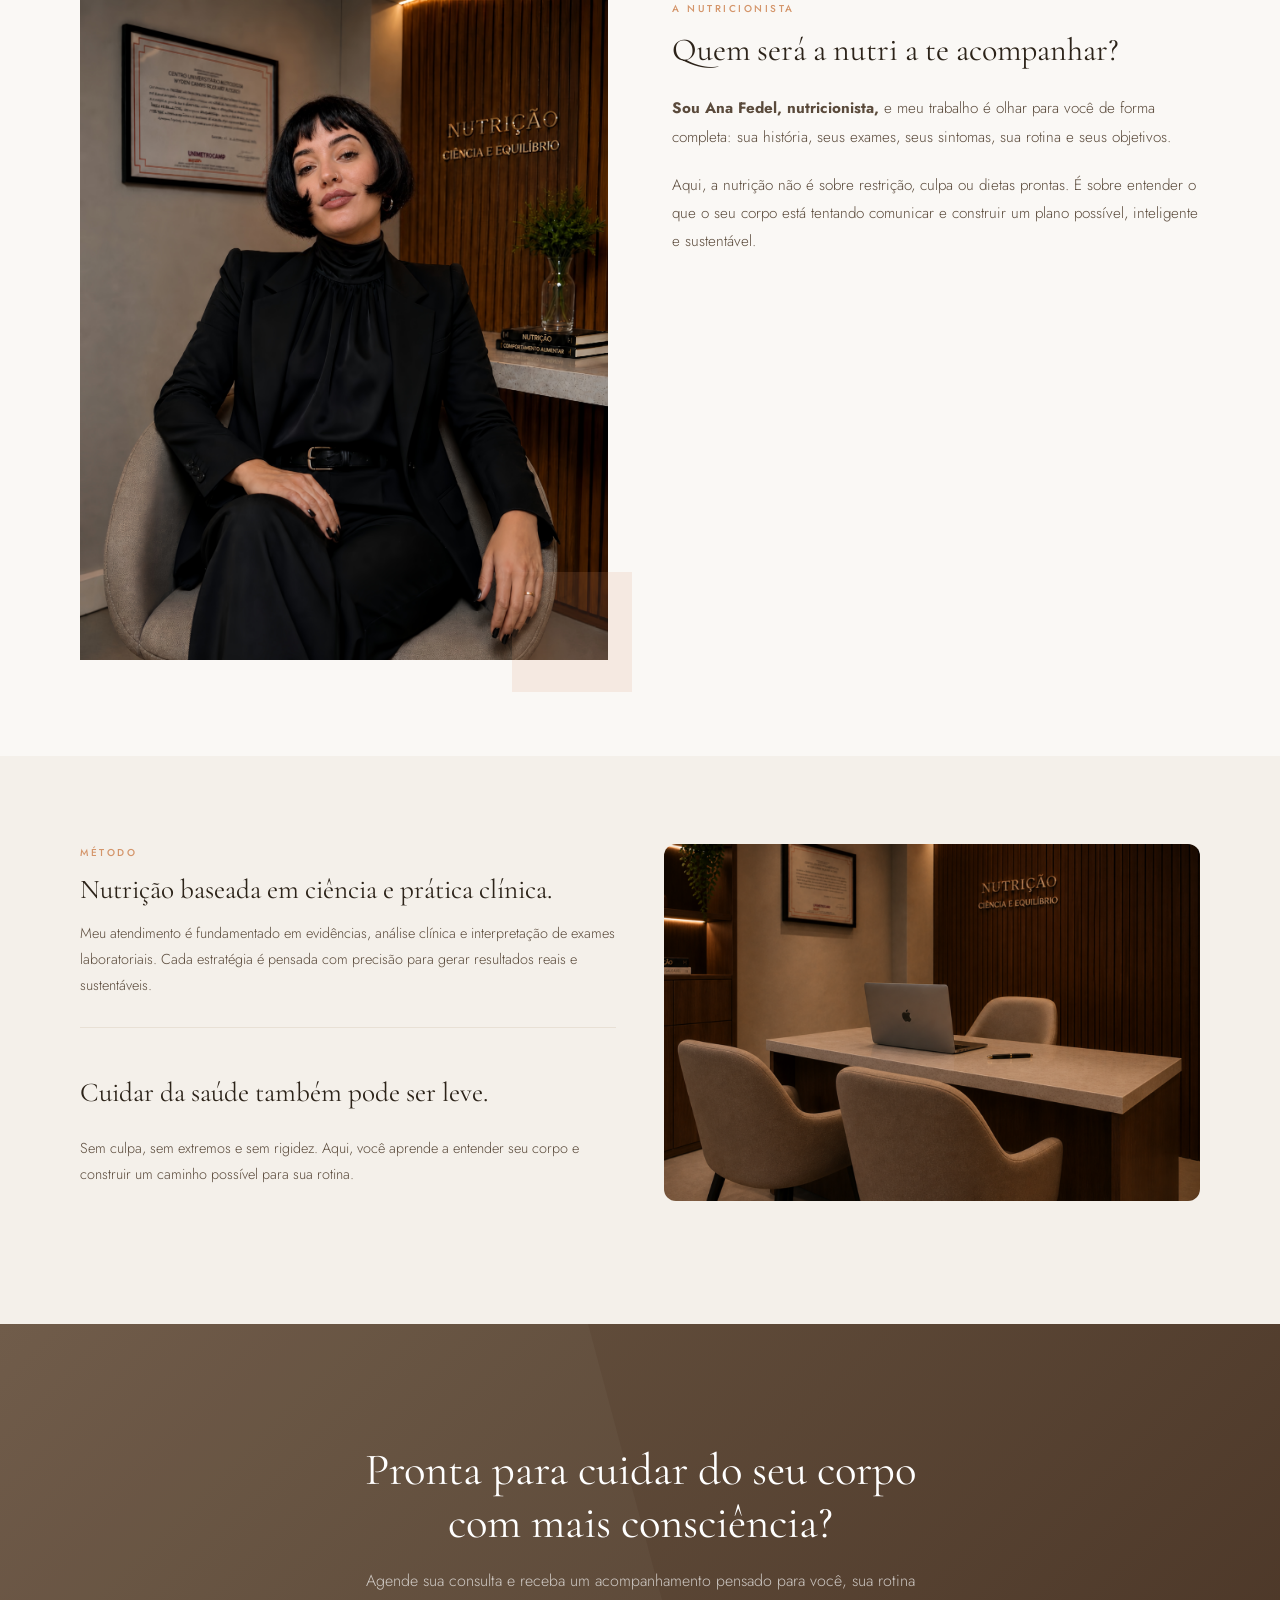
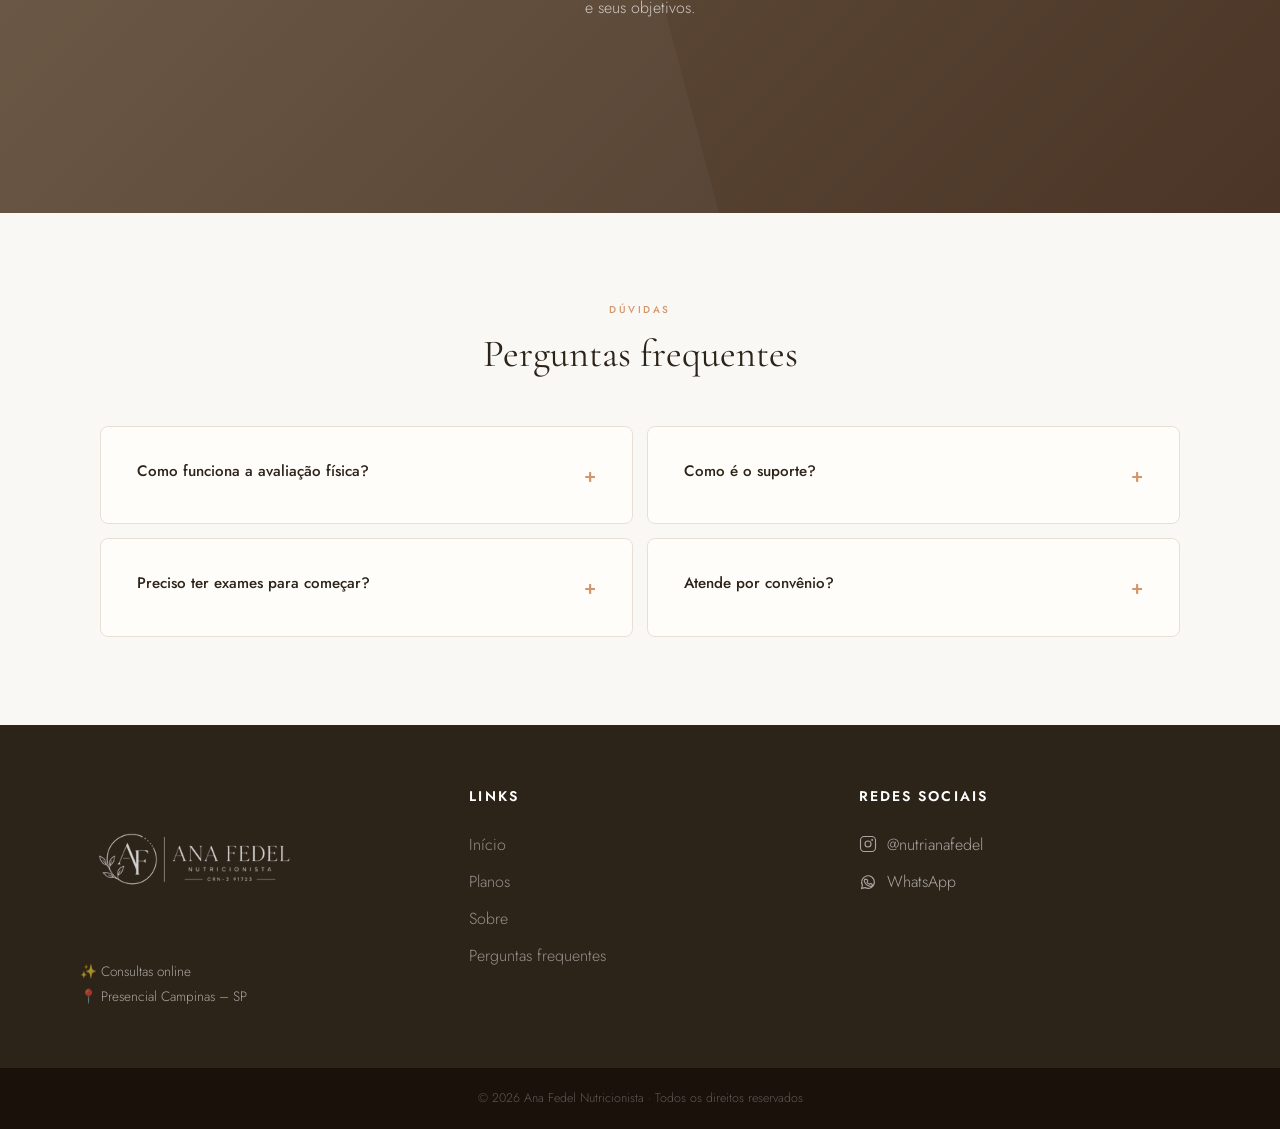
==== commit 6389afd6: "Update index.html" ====
--- a/index.html
+++ b/index.html
@@ -365,7 +365,7 @@
   <footer class="site-footer">
     <div>
       <img src="./img/7715302e1fe6f8433b092a4ad29cd22cd592c8ccffeed73be338f0a362011b4d.webp" width="300" height="120" alt="" decoding="async" />
-      <p>✨ Consultas online e atendimento domiciliar<br>📍 Região de Campinas – SP</p>
+      <p>✨ Consultas online <br>📍 Presencial Campinas – SP</p>
     </div>
     <div class="footer-links">
       <p class="footer-col-title">Links</p>
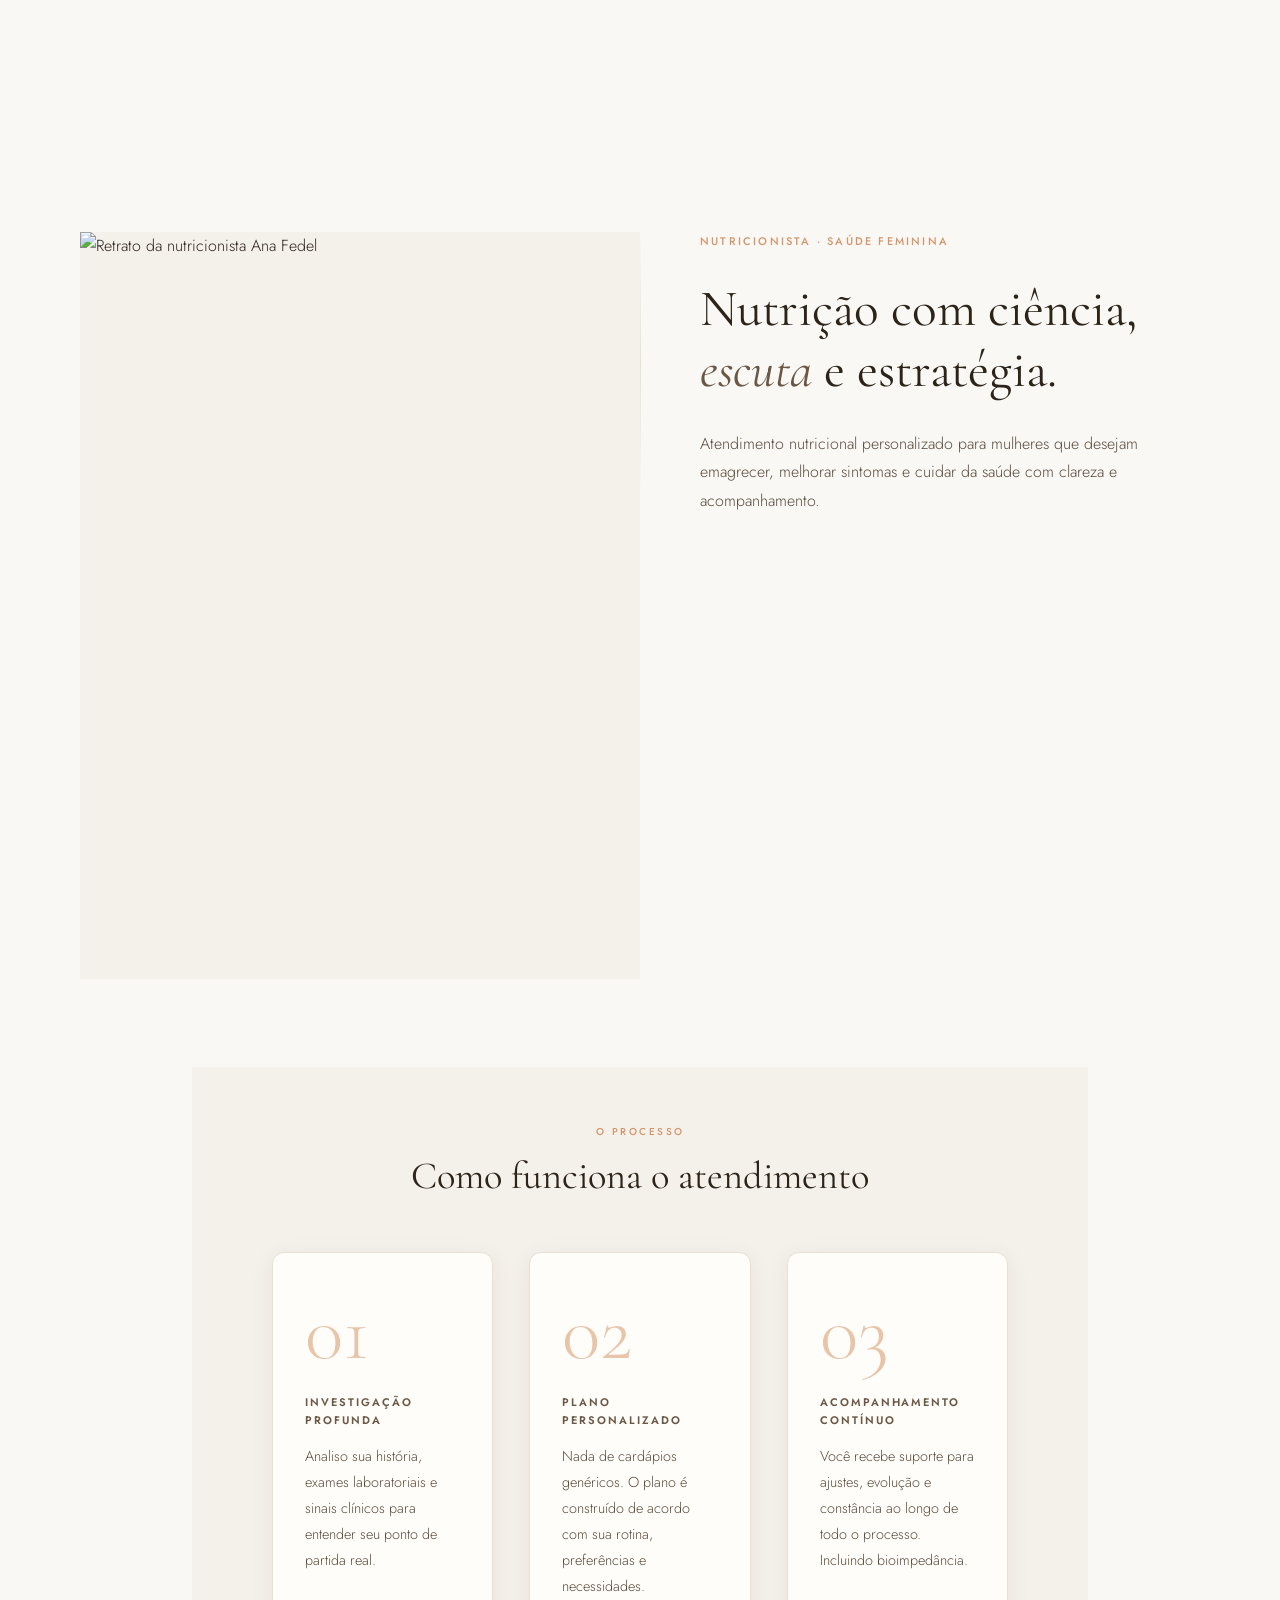
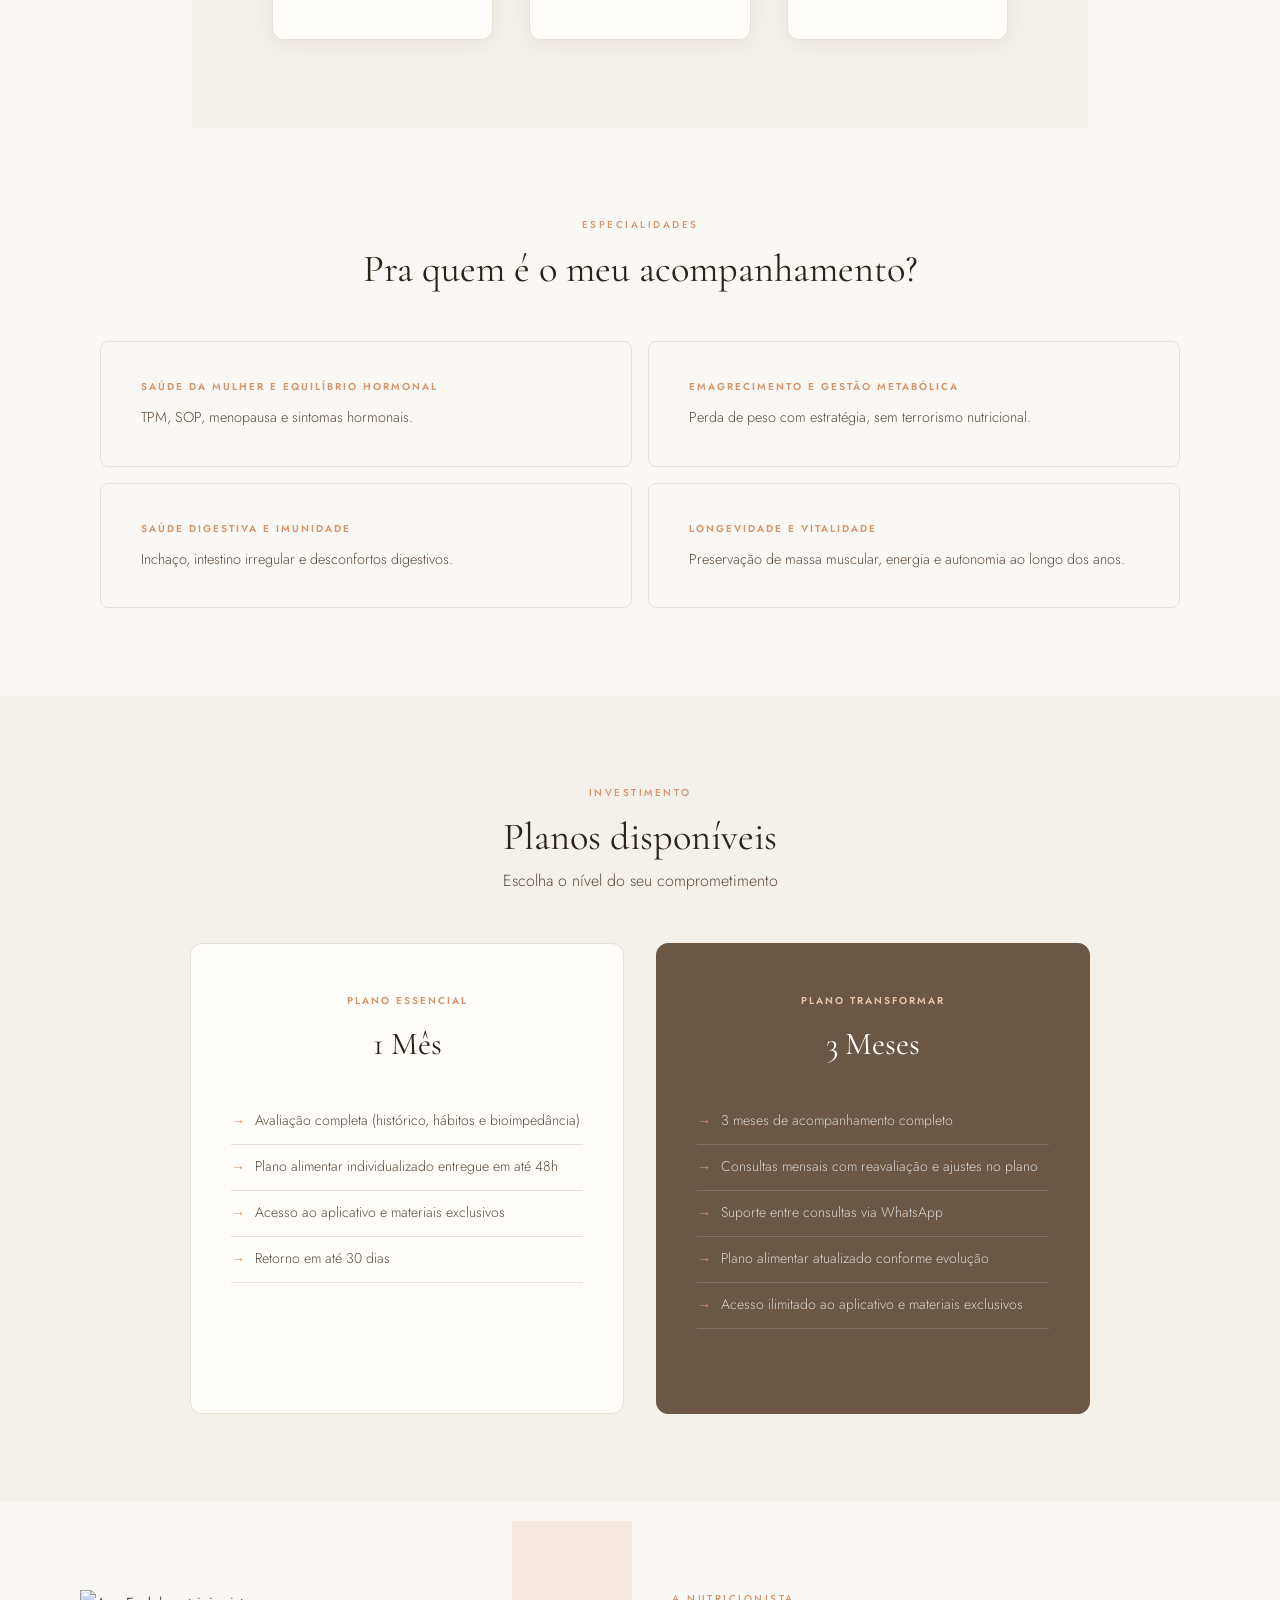
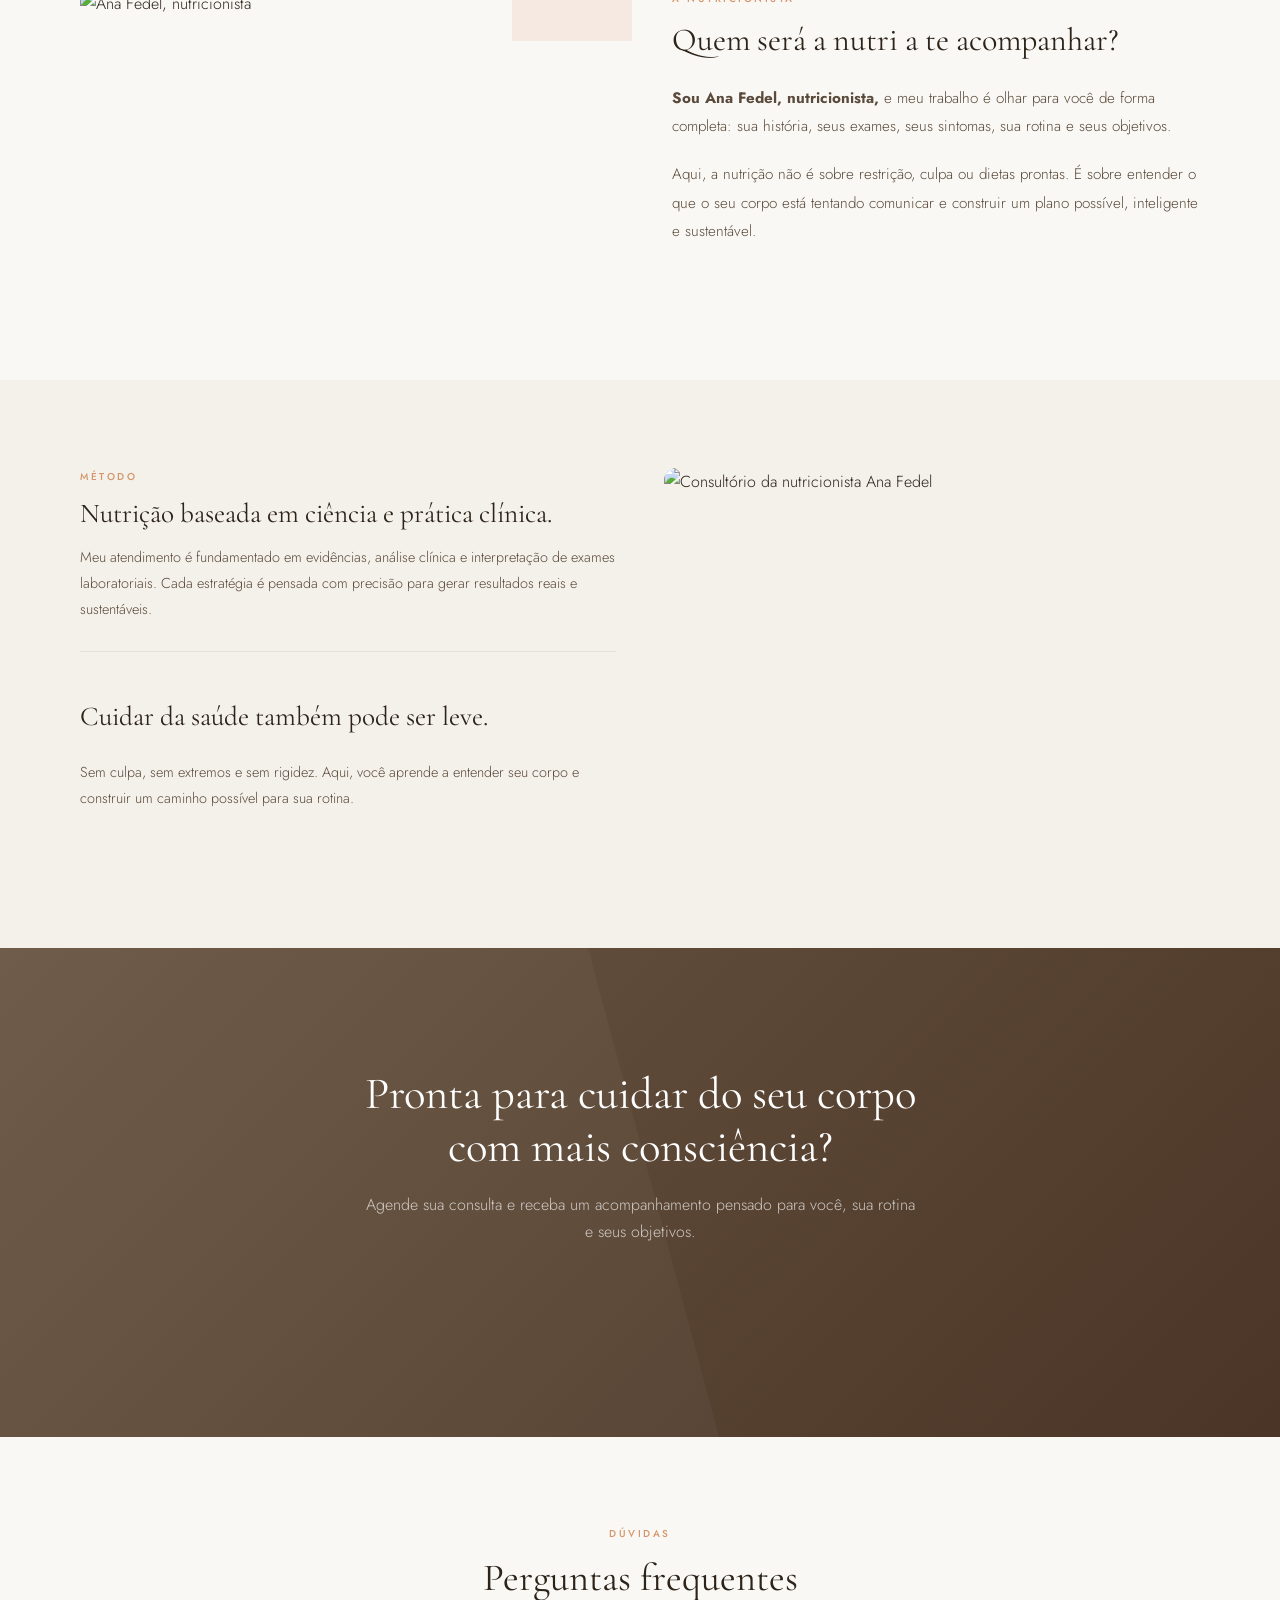
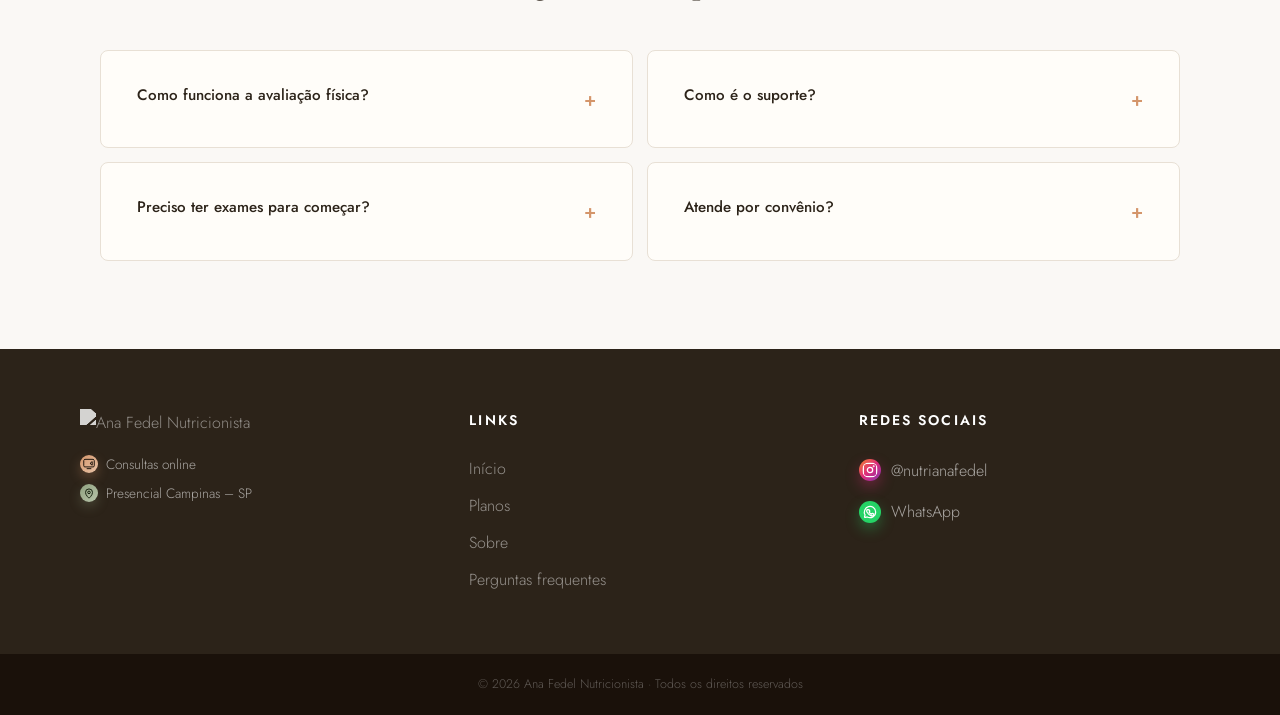
==== commit 8a1721d5: "kvkb" ====
--- a/index.html
+++ b/index.html
@@ -3,7 +3,7 @@
 <head>
   <meta charset="UTF-8" />
   <meta name="viewport" content="width=device-width, initial-scale=1.0" />
-  <meta name="theme-color" content="#6b5744" />
+  <meta name="theme-color" content="#6E3B46" />
   <meta name="color-scheme" content="light" />
   <title>Ana Fedel | Nutricionista — Saúde da mulher e emagrecimento em Campinas</title>
   <meta name="description" content="Consultoria com Ana Fedel, nutricionista em Campinas (SP): emagrecimento sustentável, saúde hormonal (TPM, SOP, menopausa), exames e acompanhamento online ou presencial. Agende sua consulta." />
@@ -17,14 +17,14 @@
   <meta property="og:url" content="https://www.anafedel.com/" />
   <meta property="og:title" content="Ana Fedel | Nutricionista — Saúde da mulher e emagrecimento" />
   <meta property="og:description" content="Atendimento nutricional personalizado para mulheres: emagrecimento, equilíbrio hormonal e acompanhamento com ciência e escuta. Campinas e online." />
-  <meta property="og:image" content="https://www.anafedel.com/img/7715302e1fe6f8433b092a4ad29cd22cd592c8ccffeed73be338f0a362011b4d.webp" />
+  <meta property="og:image" content="https://www.anafedel.com/img/logo.png" />
   <meta property="og:image:alt" content="Logotipo Ana Fedel Nutricionista" />
 
   <!-- Twitter -->
   <meta name="twitter:card" content="summary_large_image" />
   <meta name="twitter:title" content="Ana Fedel | Nutricionista" />
   <meta name="twitter:description" content="Nutrição com ciência e escuta. Saúde da mulher, emagrecimento e acompanhamento em Campinas e online." />
-  <meta name="twitter:image" content="https://www.anafedel.com/img/7715302e1fe6f8433b092a4ad29cd22cd592c8ccffeed73be338f0a362011b4d.webp" />
+  <meta name="twitter:image" content="https://www.anafedel.com/img/logo.png" />
 
   <link rel="preconnect" href="https://fonts.googleapis.com" />
   <link rel="preconnect" href="https://fonts.gstatic.com" crossorigin />
@@ -82,6 +82,26 @@
         align-self: stretch !important;
         flex-shrink: 0 !important;
       }
+    }
+    /* Agendamento — campos e botões alinhados à paleta do site */
+    .hur54b input,
+    .hur54b select,
+    .hur54b textarea {
+      background: #FFFFFF !important;
+      border-color: #D9C7BE !important;
+      color: #2E2524 !important;
+    }
+    .hur54b button[type="submit"],
+    .hur54b .U26fgb,
+    .hur54b [role="button"].U26fgb {
+      background: #6E3B46 !important;
+      border-color: #6E3B46 !important;
+      color: #FFFFFF !important;
+    }
+    .hur54b button[type="submit"]:hover,
+    .hur54b .U26fgb:hover {
+      background: #5A2F38 !important;
+      border-color: #5A2F38 !important;
     }
   </style>
   <link rel="preload" as="image" href="./img/hero-ana-fedel-1600.jpg" fetchpriority="high" />
@@ -167,7 +187,7 @@
   <header>
     <nav id="navbar" class="site-nav" aria-label="Navegação principal">
       <a href="#inicio" class="nav-logo" aria-label="Ana Fedel Nutricionista — início">
-        <img src="./img/7715302e1fe6f8433b092a4ad29cd22cd592c8ccffeed73be338f0a362011b4d.webp" width="300" height="120" alt="" decoding="async" />
+        <img src="./img/logo.svg"  alt="" decoding="async" />
       </a>
     </nav>
   </header>
@@ -186,7 +206,7 @@
         </h1>
         <div class="hero-cta-block">
           <p class="hero-subtitle">
-            Atendimento nutricional personalizado para mulheres que desejam emagrecer, melhorar sintomas e cuidar da saúde hormonal com clareza e acompanhamento.
+            Atendimento nutricional personalizado para mulheres que desejam emagrecer, melhorar sintomas e cuidar da saúde com clareza e acompanhamento.
           </p>
           <div class="gcal-schedule-host gcal-schedule-host--primary gcal-schedule-host--hero" data-gcal-label="Agende agora"></div>
         </div>
@@ -278,7 +298,7 @@
     <section id="sobre" class="section" aria-labelledby="titulo-sobre">
       <div class="about-grid">
         <div class="about-img reveal">
-          <img src="./img/1c8d4e007966c43a9312758c3bba61648fd37d7444276cdf37217d74908445c0.webp" alt="Ana Fedel em consultório, nutricionista" loading="lazy" decoding="async" />
+          <img src="./img/branca.jpg" alt="Ana Fedel, nutricionista" loading="lazy" decoding="async" />
           <div class="about-img-accent" aria-hidden="true"></div>
         </div>
         <div class="about-text reveal">
@@ -310,7 +330,7 @@
           </div>
         </div>
         <div class="philosophy-imgs reveal">
-          <img src="./img/332931e550b385151db470b188934384830fd4c666ea32d3613811e0c0b66c36.webp" alt="Alimentação equilibrada e ingredientes frescos" loading="lazy" decoding="async" />
+          <img src="./img/consultorio.PNG" alt="Consultório da nutricionista Ana Fedel" loading="lazy" decoding="async" />
         </div>
       </div>
     </section>
@@ -364,8 +384,25 @@
   <!-- FOOTER -->
   <footer class="site-footer">
     <div>
-      <img src="./img/7715302e1fe6f8433b092a4ad29cd22cd592c8ccffeed73be338f0a362011b4d.webp" width="300" height="120" alt="" decoding="async" />
-      <p>✨ Consultas online <br>📍 Presencial Campinas – SP</p>
+      <img src="./img/logo-s.svg" alt="Ana Fedel Nutricionista" decoding="async" />
+      <p>
+        <span class="footer-info-line">
+          <svg class="footer-info-icon footer-info-icon--online" width="16" height="16" viewBox="0 0 24 24" fill="none" stroke="currentColor" stroke-width="1.7" aria-hidden="true" focusable="false">
+            <rect x="3" y="4" width="18" height="13" rx="2"></rect>
+            <path d="M8 20h8"></path>
+            <path d="m14.5 10 3-2v6l-3-2z"></path>
+          </svg>
+          <span>Consultas online</span>
+        </span>
+        <br>
+        <span class="footer-info-line">
+          <svg class="footer-info-icon footer-info-icon--location" width="16" height="16" viewBox="0 0 24 24" fill="none" stroke="currentColor" stroke-width="1.7" aria-hidden="true" focusable="false">
+            <path d="M12 21s-6-5.2-6-10a6 6 0 1 1 12 0c0 4.8-6 10-6 10z"></path>
+            <circle cx="12" cy="11" r="2.2"></circle>
+          </svg>
+          <span>Presencial Campinas – SP</span>
+        </span>
+      </p>
     </div>
     <div class="footer-links">
       <p class="footer-col-title">Links</p>
@@ -376,16 +413,16 @@
     </div>
     <div class="footer-social">
       <p class="footer-col-title">Redes sociais</p>
-      <a href="https://www.instagram.com/nutrianafedel" target="_blank" rel="noopener noreferrer">
-        <svg width="18" height="18" viewBox="0 0 24 24" fill="none" stroke="currentColor" stroke-width="1.5" aria-hidden="true" focusable="false">
+      <a class="footer-social-link footer-social-link--instagram" href="https://www.instagram.com/nutrianafedel" target="_blank" rel="noopener noreferrer">
+        <svg class="footer-social-icon footer-social-icon--instagram" width="18" height="18" viewBox="0 0 24 24" fill="none" stroke="currentColor" stroke-width="1.5" aria-hidden="true" focusable="false">
           <rect x="2" y="2" width="20" height="20" rx="5"/>
           <circle cx="12" cy="12" r="4"/>
           <circle cx="17.5" cy="6.5" r="0.5" fill="currentColor"/>
         </svg>
         <span>@nutrianafedel</span>
       </a>
-      <a href="https://wa.me/5519992591776" target="_blank" rel="noopener noreferrer">
-        <svg width="18" height="18" viewBox="0 0 24 24" fill="none" stroke="currentColor" stroke-width="1.5" aria-hidden="true" focusable="false">
+      <a class="footer-social-link footer-social-link--whatsapp" href="https://wa.me/5519992591776" target="_blank" rel="noopener noreferrer">
+        <svg class="footer-social-icon footer-social-icon--whatsapp" width="18" height="18" viewBox="0 0 24 24" fill="none" stroke="currentColor" stroke-width="1.5" aria-hidden="true" focusable="false">
           <path d="M20.5 12a8.5 8.5 0 0 1-12.55 7.47L3.5 20.5l1.08-4.2A8.5 8.5 0 1 1 20.5 12Z"/>
           <path d="M9.2 8.8c.2-.5.4-.5.6-.5h.5c.2 0 .4 0 .5.3.2.4.7 1.7.8 1.9.1.2.1.4 0 .6-.1.2-.2.3-.4.4l-.3.3c-.1.1-.2.2-.1.4.1.2.6 1 1.3 1.6.9.8 1.7 1.1 1.9 1.2.2.1.3.1.4-.1l.6-.7c.1-.2.3-.2.5-.1.2.1 1.5.7 1.8.8.3.1.4.2.5.3 0 .1 0 .8-.3 1.5-.3.6-1.3 1.1-1.7 1.1-.5 0-1 .1-3.3-.8-2.7-1.1-4.4-3.9-4.5-4.1-.1-.2-1-1.3-1-2.5 0-1.2.6-1.8.8-2.1Z"/>
         </svg>
@@ -469,8 +506,7 @@
         reveals.forEach((el) => observer.observe(el));
       }
 
-      const GCAL_SCHEDULE_URL =
-        'https://calendar.google.com/calendar/appointments/schedules/AcZssZ3-HAUCw_YPbPsieuuFXQylLrMYv_SoqQChqPpZh21VNl5yqeEvb2kfE1ZKOsIa0m-bSG_uuSFC?gv=true';
+      const GCAL_SCHEDULE_URL = "https://calendar.google.com/calendar/appointments/AcZssZ0dGAXsBGvjWRiKiPCUCTKC4DncZaVeOFMWxT0=?gv=true";
 
       function initGoogleSchedulingButtons() {
         if (!window.calendar || !calendar.schedulingButton) return false;
@@ -483,7 +519,7 @@
           host.appendChild(marker);
           calendar.schedulingButton.load({
             url: GCAL_SCHEDULE_URL,
-            color: '#d4956a',
+            color: '#6E3B46',
             label: host.getAttribute('data-gcal-label') || 'Agendar',
             target: marker,
           });
@@ -526,4 +562,4 @@
   </script>
 
 </body>
-</html>
+</html>
--- a/styles.css
+++ b/styles.css
@@ -254,6 +254,13 @@
   background: var(--section-alt);
 }
 
+@media (min-width: 901px) {
+  .hero-right {
+    width: min(100%, 560px);
+    margin-left: auto;
+  }
+}
+
 /* Foto principal: escala só pela largura, sem cortar topo/fundo */
 .hero-right > img:not(.hero-img-overlay) {
   width: 100%;
@@ -544,6 +551,14 @@
   padding-top: 56px;
 }
 
+@media (min-width: 1200px) {
+  #processo.section {
+    width: 70%;
+    margin-left: auto;
+    margin-right: auto;
+  }
+}
+
 .section-alt {
   background: var(--section-alt);
 }
@@ -1017,6 +1032,32 @@
   line-height: 1.8;
 }
 
+.footer-info-line {
+  display: inline-flex;
+  align-items: center;
+  gap: 8px;
+}
+
+.footer-info-icon--online {
+  width: 18px;
+  height: 18px;
+  padding: 2px;
+  border-radius: 50%;
+  background: linear-gradient(135deg, #d4956a 0%, #e8c4a8 100%);
+  color: #1f160f;
+  box-shadow: 0 5px 12px rgba(212, 149, 106, 0.3);
+}
+
+.footer-info-icon--location {
+  width: 18px;
+  height: 18px;
+  padding: 2px;
+  border-radius: 50%;
+  background: linear-gradient(135deg, #8fa07e 0%, #b8c4aa 100%);
+  color: #16210f;
+  box-shadow: 0 5px 12px rgba(143, 160, 126, 0.28);
+}
+
 .footer-col-title {
   color: #fff;
   font-size: 10px;
@@ -1069,6 +1110,50 @@
   color: var(--accent-light);
 }
 
+.footer-social-link--whatsapp {
+  padding: 2px 0;
+}
+
+.footer-social-link--instagram {
+  padding: 2px 0;
+}
+
+.footer-social-icon--instagram {
+  width: 22px;
+  height: 22px;
+  padding: 3px;
+  border-radius: 50%;
+  background: linear-gradient(135deg, #f58529 0%, #dd2a7b 50%, #8134af 100%);
+  color: #fff;
+  stroke: currentColor;
+  stroke-width: 1.9;
+  box-shadow: 0 6px 14px rgba(221, 42, 123, 0.35);
+  transition: transform 0.2s ease, box-shadow 0.2s ease;
+}
+
+.footer-social-link--instagram:hover .footer-social-icon--instagram {
+  transform: translateY(-1px) scale(1.04);
+  box-shadow: 0 8px 18px rgba(221, 42, 123, 0.42);
+}
+
+.footer-social-icon--whatsapp {
+  width: 22px;
+  height: 22px;
+  padding: 3px;
+  border-radius: 50%;
+  background: #25d366;
+  color: #fff;
+  stroke: currentColor;
+  stroke-width: 1.8;
+  box-shadow: 0 6px 14px rgba(37, 211, 102, 0.35);
+  transition: transform 0.2s ease, box-shadow 0.2s ease;
+}
+
+.footer-social-link--whatsapp:hover .footer-social-icon--whatsapp {
+  transform: translateY(-1px) scale(1.04);
+  box-shadow: 0 8px 18px rgba(37, 211, 102, 0.42);
+}
+
 .footer-bottom {
   background: #1a110a;
   text-align: center;
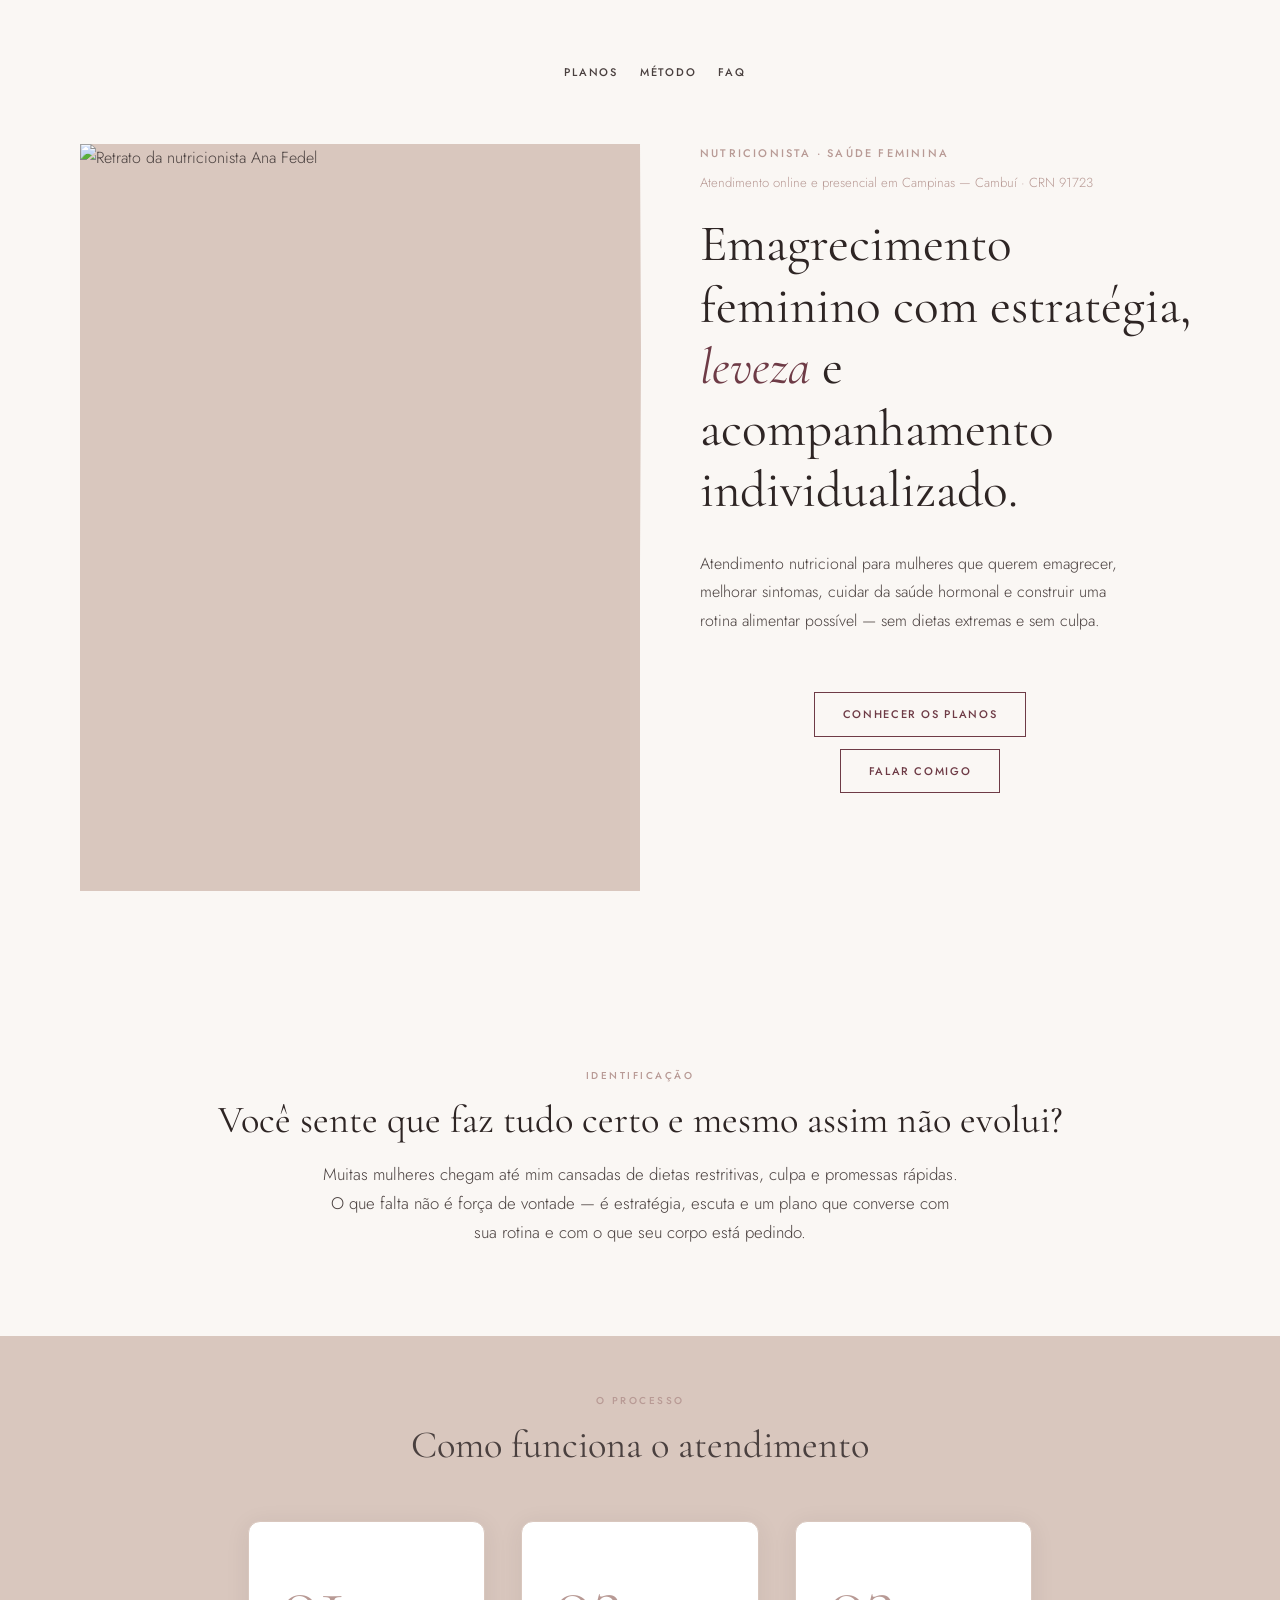
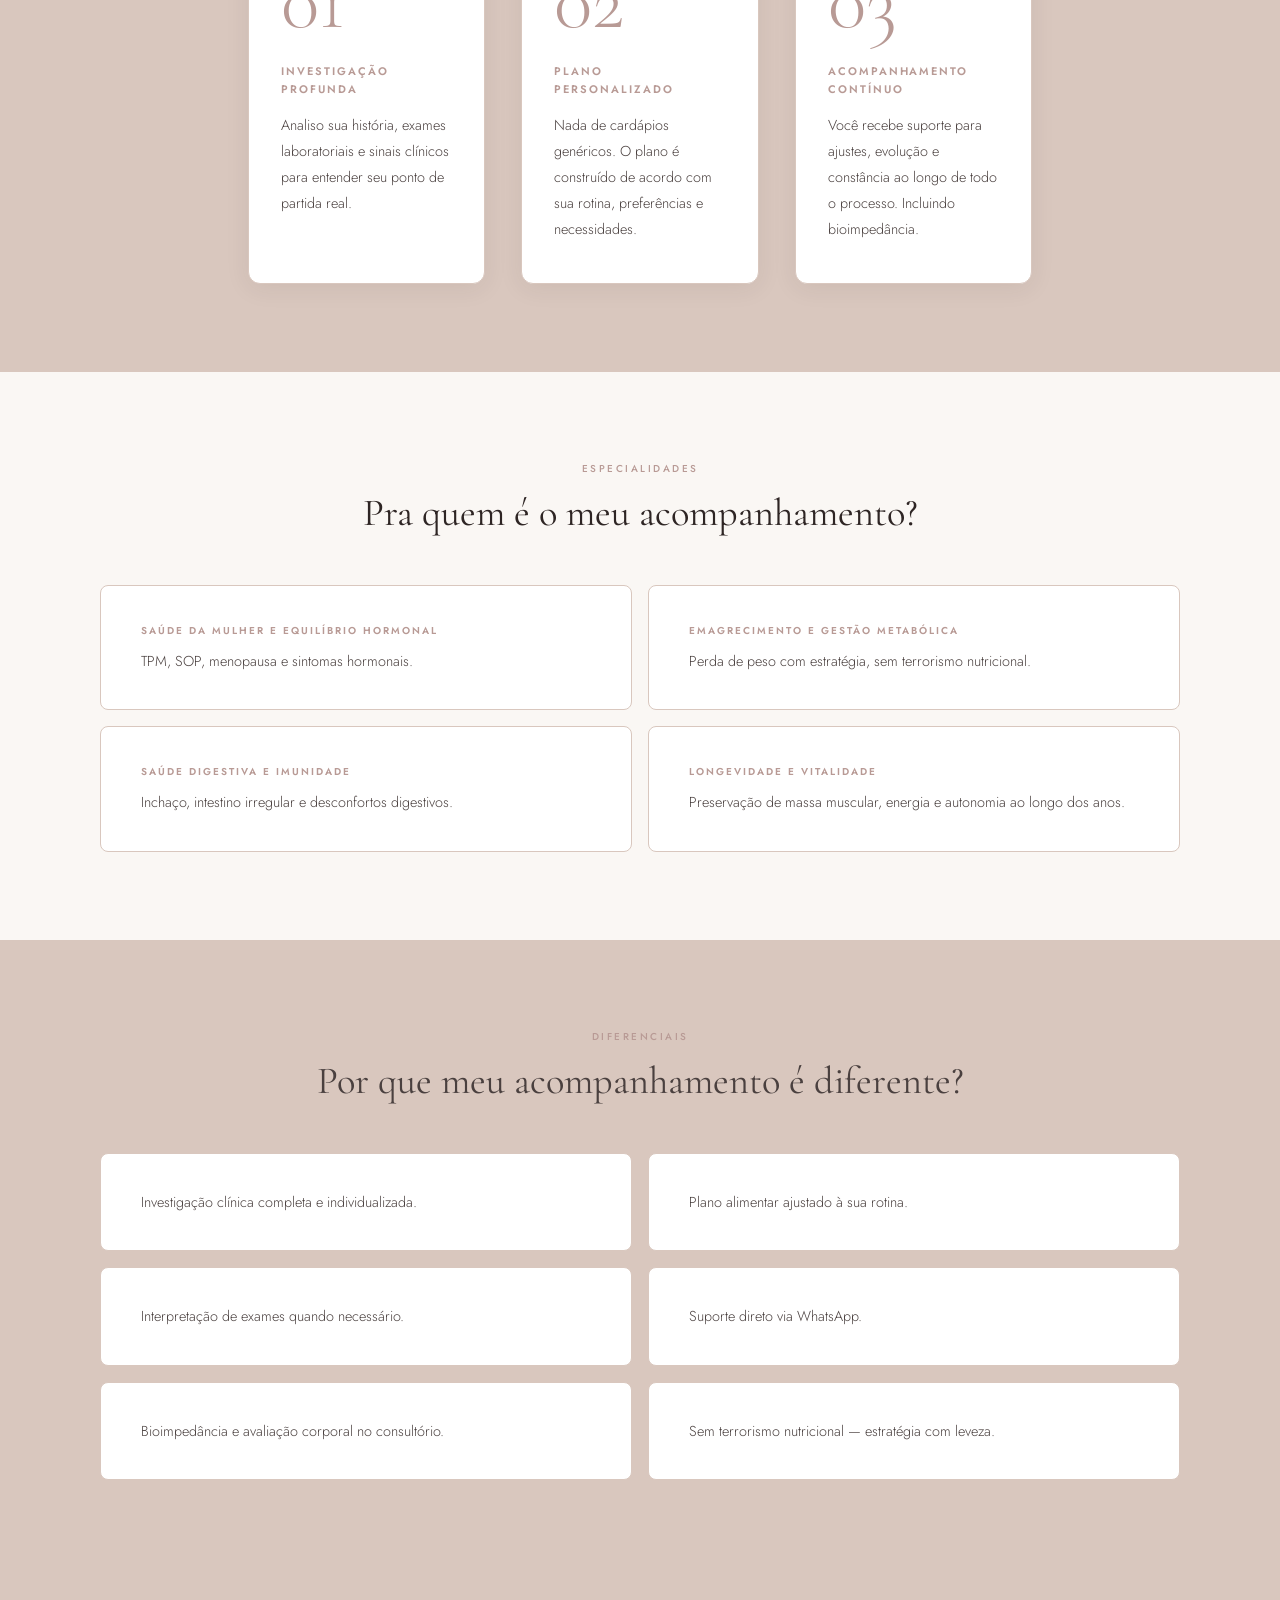
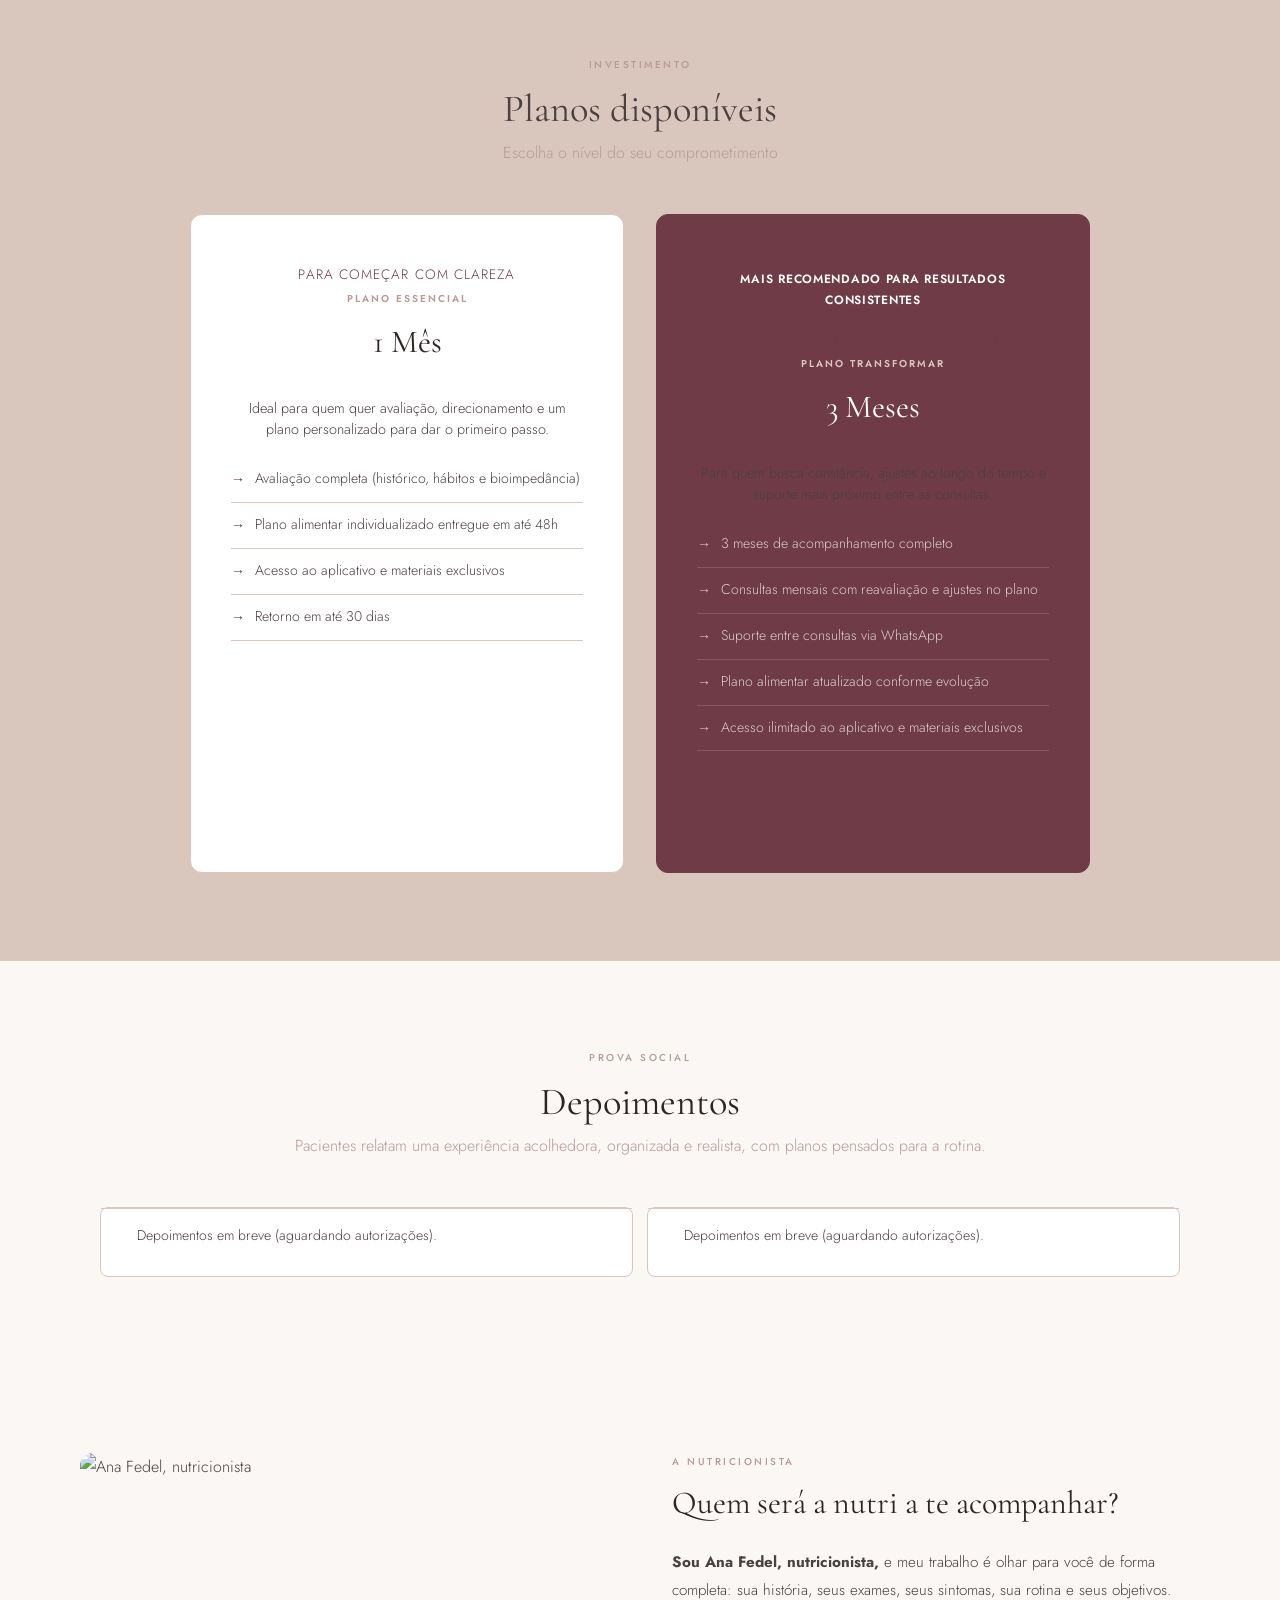
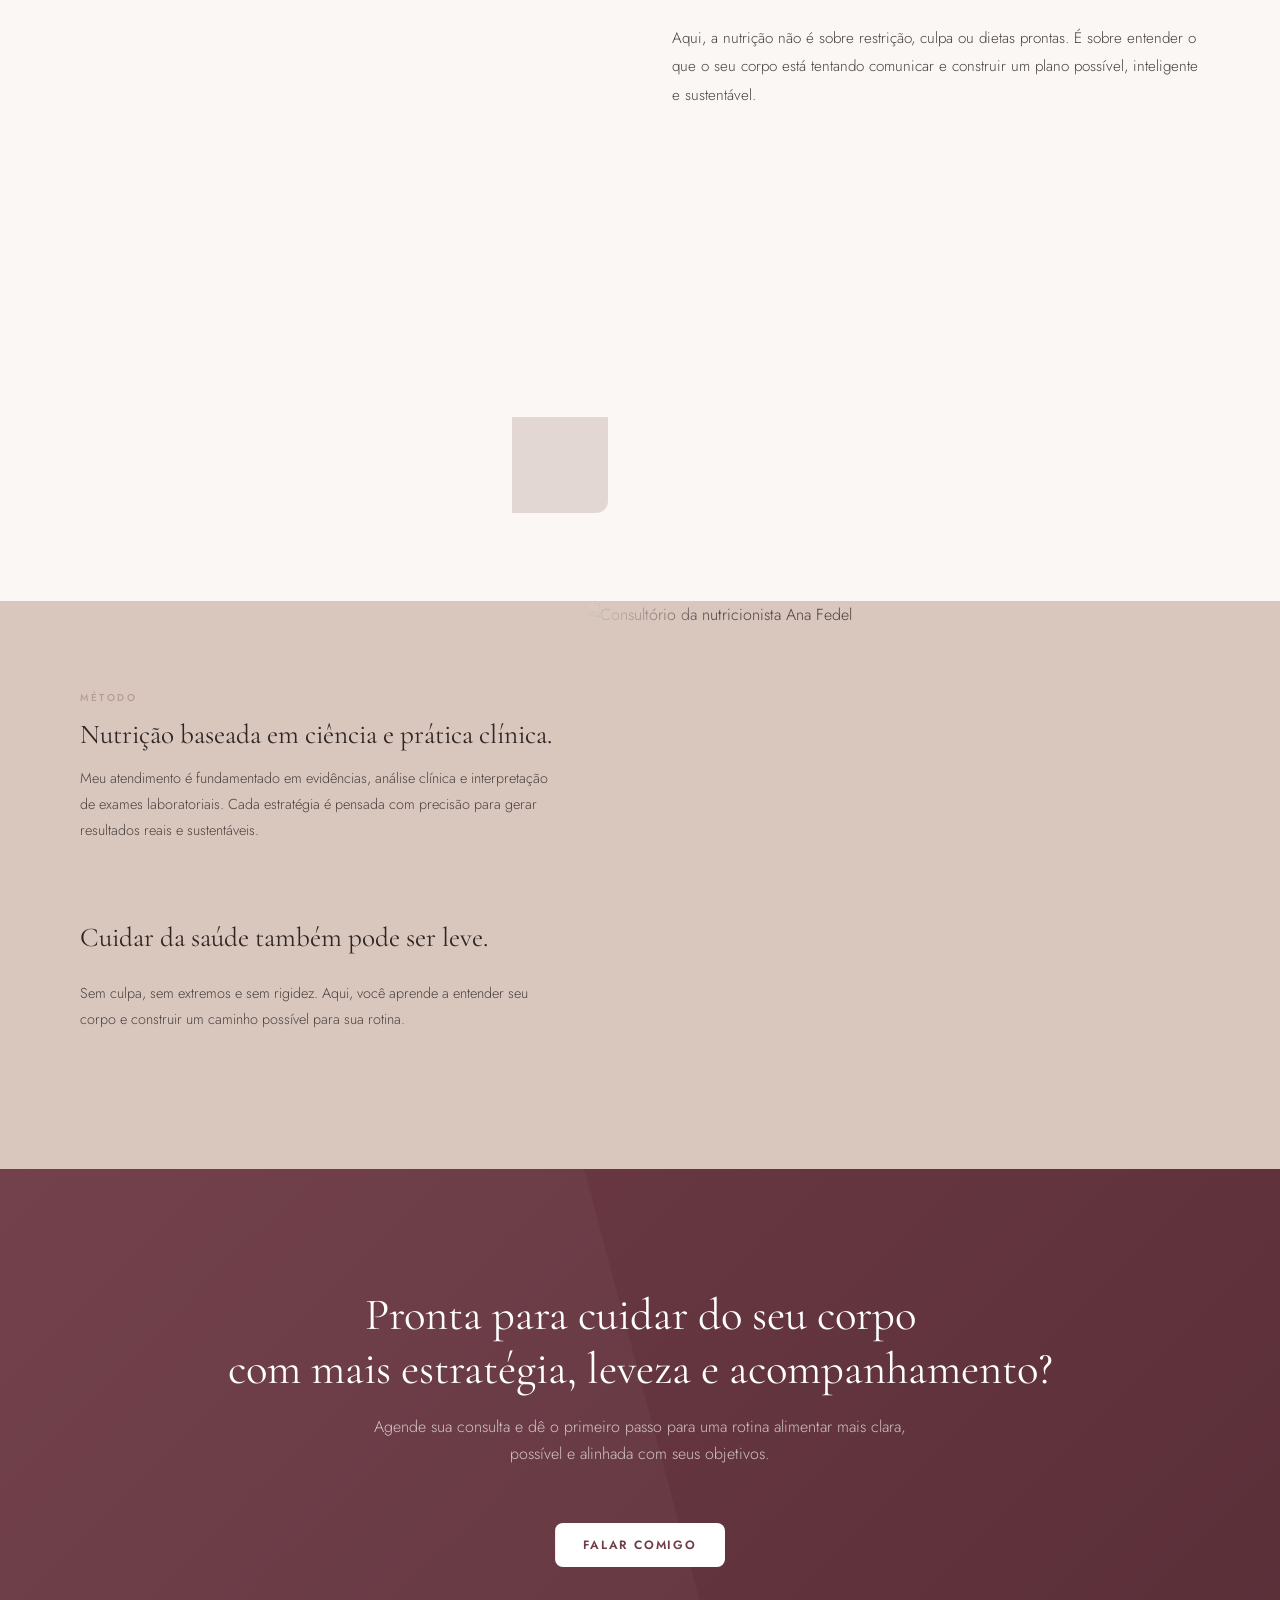
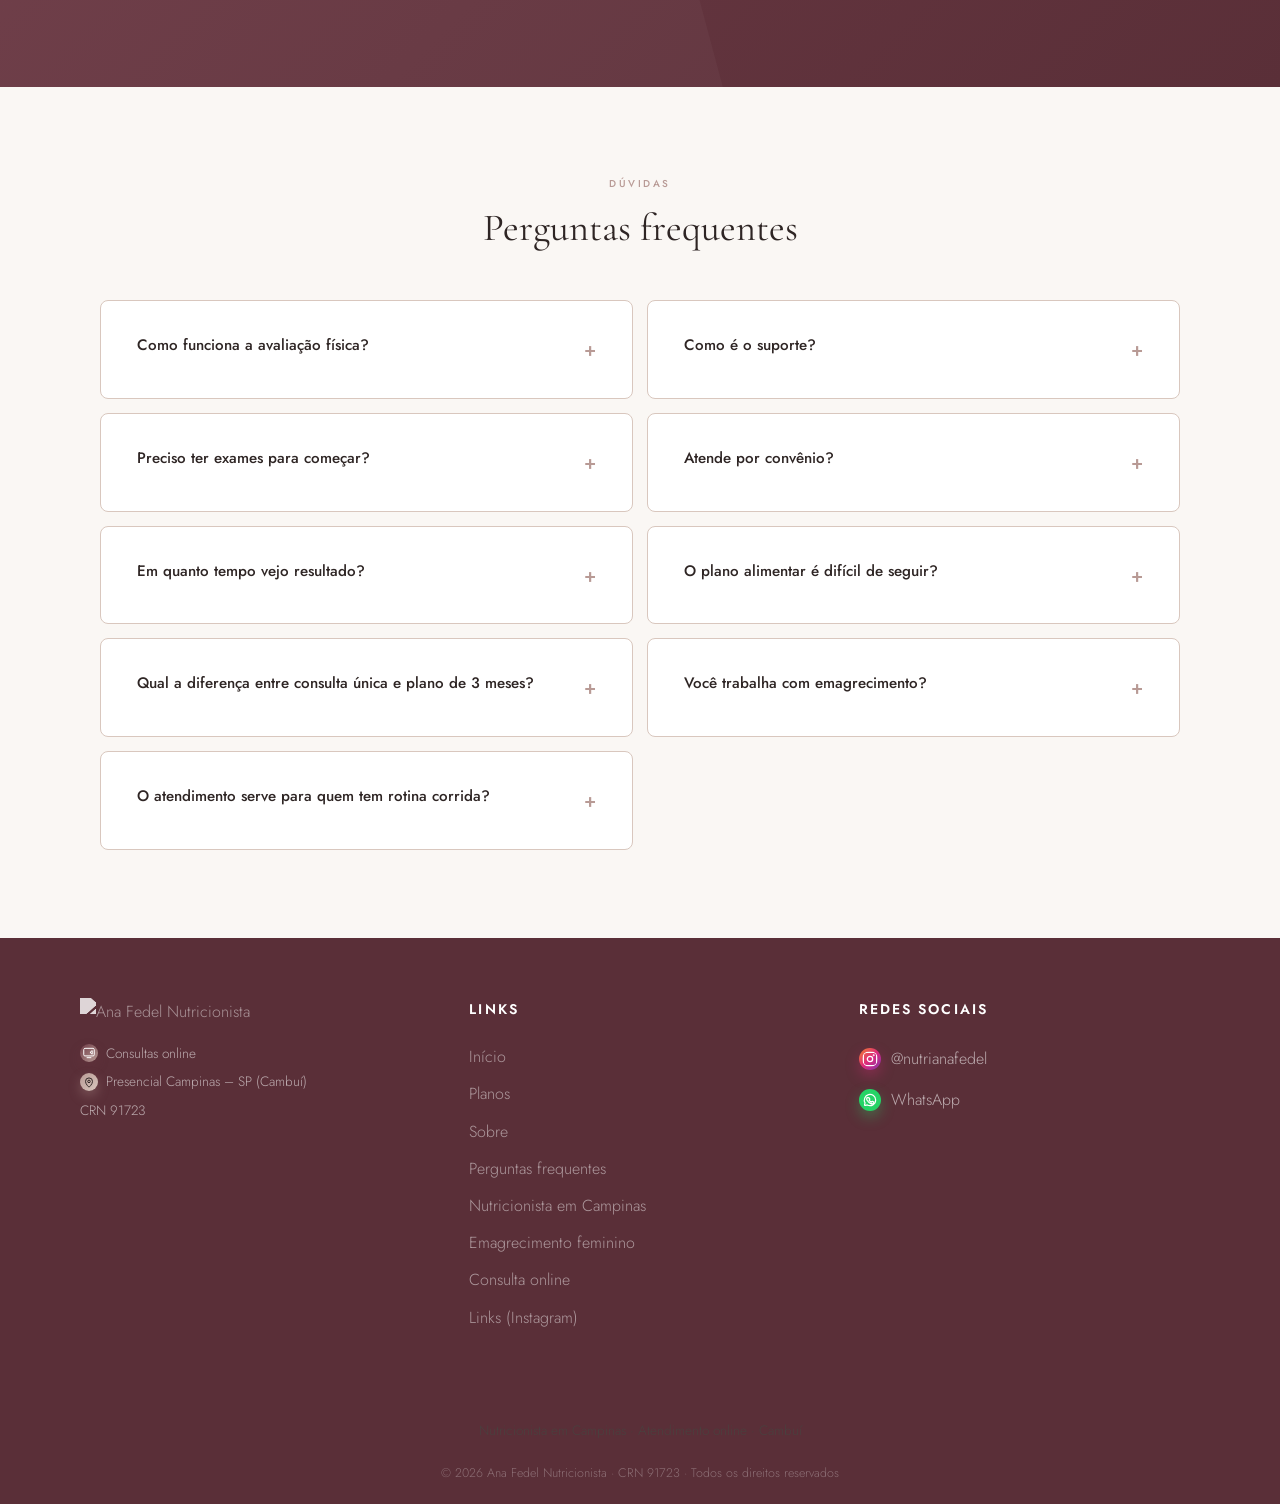
==== commit ec5d9d37: "modificacoes apos audit do chatgpt" ====
--- a/index.html
+++ b/index.html
@@ -5,8 +5,8 @@
   <meta name="viewport" content="width=device-width, initial-scale=1.0" />
   <meta name="theme-color" content="#6E3B46" />
   <meta name="color-scheme" content="light" />
-  <title>Ana Fedel | Nutricionista — Saúde da mulher e emagrecimento em Campinas</title>
-  <meta name="description" content="Consultoria com Ana Fedel, nutricionista em Campinas (SP): emagrecimento sustentável, saúde hormonal (TPM, SOP, menopausa), exames e acompanhamento online ou presencial. Agende sua consulta." />
+  <title>Nutricionista em Campinas | Emagrecimento Feminino e Saúde Hormonal | Ana Fedel Nutricionista</title>
+  <meta name="description" content="Nutricionista em Campinas e online para mulheres. Emagrecimento, saúde hormonal e acompanhamento nutricional personalizado com estratégia e leveza." />
   <meta name="robots" content="index, follow, noimageindex" />
   <meta name="googlebot" content="index, follow, noimageindex" />
   <link rel="canonical" href="https://www.anafedel.com/" />
@@ -15,15 +15,15 @@
   <meta property="og:type" content="website" />
   <meta property="og:locale" content="pt_BR" />
   <meta property="og:url" content="https://www.anafedel.com/" />
-  <meta property="og:title" content="Ana Fedel | Nutricionista — Saúde da mulher e emagrecimento" />
-  <meta property="og:description" content="Atendimento nutricional personalizado para mulheres: emagrecimento, equilíbrio hormonal e acompanhamento com ciência e escuta. Campinas e online." />
+  <meta property="og:title" content="Nutricionista em Campinas | Emagrecimento Feminino — Ana Fedel" />
+  <meta property="og:description" content="Atendimento nutricional para mulheres: emagrecimento, saúde hormonal e acompanhamento com estratégia e leveza. Campinas e online." />
   <meta property="og:image" content="https://www.anafedel.com/img/logo.png" />
   <meta property="og:image:alt" content="Logotipo Ana Fedel Nutricionista" />
 
   <!-- Twitter -->
   <meta name="twitter:card" content="summary_large_image" />
-  <meta name="twitter:title" content="Ana Fedel | Nutricionista" />
-  <meta name="twitter:description" content="Nutrição com ciência e escuta. Saúde da mulher, emagrecimento e acompanhamento em Campinas e online." />
+  <meta name="twitter:title" content="Ana Fedel | Nutricionista em Campinas" />
+  <meta name="twitter:description" content="Emagrecimento feminino, saúde hormonal e acompanhamento nutricional em Campinas e online." />
   <meta name="twitter:image" content="https://www.anafedel.com/img/logo.png" />
 
   <link rel="preconnect" href="https://fonts.googleapis.com" />
@@ -116,7 +116,12 @@
         "name": "Ana Fedel",
         "url": "https://www.anafedel.com/",
         "image": "https://www.anafedel.com/img/hero-ana-fedel-1600.jpg",
-        "description": "Nutricionista com foco em saúde da mulher, emagrecimento sustentável, equilíbrio hormonal e acompanhamento nutricional personalizado.",
+        "description": "Nutricionista em Campinas com foco em emagrecimento feminino, saúde hormonal e acompanhamento nutricional personalizado.",
+        "identifier": {
+          "@type": "PropertyValue",
+          "name": "CRN",
+          "value": "91723"
+        },
         "areaServed": {
           "@type": "AdministrativeArea",
           "name": "Campinas",
@@ -133,6 +138,19 @@
         "publisher": { "@id": "https://www.anafedel.com/#profissional" }
       },
       {
+        "@type": "LocalBusiness",
+        "@id": "https://www.anafedel.com/#local",
+        "name": "Ana Fedel Nutricionista",
+        "url": "https://www.anafedel.com/",
+        "telephone": "+55 19 99259-1776",
+        "address": {
+          "@type": "PostalAddress",
+          "addressLocality": "Campinas",
+          "addressRegion": "SP",
+          "addressCountry": "BR"
+        }
+      },
+      {
         "@type": "FAQPage",
         "mainEntity": [
           {
@@ -165,6 +183,54 @@
             "acceptedAnswer": {
               "@type": "Answer",
               "text": "No momento, não trabalho com convênios. Porém, tenho formas especiais de atendimento para te ajudar a iniciar seu acompanhamento."
+            }
+          },
+          {
+            "@type": "Question",
+            "name": "Em quanto tempo vejo resultado?",
+            "acceptedAnswer": {
+              "@type": "Answer",
+              "text": "Cada corpo tem seu ritmo. Muitas pacientes relatam melhora de energia e redução de inchaço nas primeiras semanas. Resultados consistentes dependem de constância e acompanhamento."
+            }
+          },
+          {
+            "@type": "Question",
+            "name": "O plano alimentar é difícil de seguir?",
+            "acceptedAnswer": {
+              "@type": "Answer",
+              "text": "O plano é personalizado para sua rotina real, com estratégia possível de manter no dia a dia."
+            }
+          },
+          {
+            "@type": "Question",
+            "name": "Qual a diferença entre consulta única e plano de 3 meses?",
+            "acceptedAnswer": {
+              "@type": "Answer",
+              "text": "A consulta única ajuda a começar com avaliação e direcionamento. O plano de 3 meses inclui acompanhamento contínuo, ajustes e suporte mais próximo para resultados consistentes."
+            }
+          },
+          {
+            "@type": "Question",
+            "name": "Você trabalha com emagrecimento?",
+            "acceptedAnswer": {
+              "@type": "Answer",
+              "text": "Sim. O foco é emagrecimento feminino com estratégia, sem dietas extremas e com acompanhamento individualizado."
+            }
+          },
+          {
+            "@type": "Question",
+            "name": "O atendimento serve para quem tem rotina corrida?",
+            "acceptedAnswer": {
+              "@type": "Answer",
+              "text": "Sim. O plano é construído para sua rotina real, com ajustes práticos e constância possível."
+            }
+          },
+          {
+            "@type": "Question",
+            "name": "Você entrega recibo para reembolso?",
+            "acceptedAnswer": {
+              "@type": "Answer",
+              "text": "Sim, emito recibo para solicitação de reembolso quando aplicável."
             }
           }
         ]
@@ -189,6 +255,11 @@
       <a href="#inicio" class="nav-logo" aria-label="Ana Fedel Nutricionista — início">
         <img src="./img/logo.svg"  alt="" decoding="async" />
       </a>
+      <div class="nav-links">
+        <a href="#planos">Planos</a>
+        <a href="#metodo">Método</a>
+        <a href="#faq">FAQ</a>
+      </div>
     </nav>
   </header>
 
@@ -200,16 +271,30 @@
       </div>
       <div class="hero-left reveal">
         <p class="hero-eyebrow">Nutricionista · Saúde Feminina</p>
+        <p class="hero-trust">Atendimento online e presencial em Campinas — Cambuí · CRN 91723</p>
         <h1 id="hero-titulo" class="hero-title">
-          Nutrição com ciência,<br>
-          <em>escuta</em> e estratégia.
+          Emagrecimento feminino com estratégia,<br>
+          <em>leveza</em> e acompanhamento individualizado.
         </h1>
         <div class="hero-cta-block">
           <p class="hero-subtitle">
-            Atendimento nutricional personalizado para mulheres que desejam emagrecer, melhorar sintomas e cuidar da saúde com clareza e acompanhamento.
+            Atendimento nutricional para mulheres que querem emagrecer, melhorar sintomas, cuidar da saúde hormonal e construir uma rotina alimentar possível — sem dietas extremas e sem culpa.
           </p>
-          <div class="gcal-schedule-host gcal-schedule-host--primary gcal-schedule-host--hero" data-gcal-label="Agende agora"></div>
-        </div>
+          <div class="hero-cta-actions">
+            <div class="gcal-schedule-host gcal-schedule-host--primary gcal-schedule-host--hero" data-gcal-label="Agendar minha consulta"></div>
+            <a class="btn-outline" href="#planos">Conhecer os planos</a>
+            <a class="btn-outline hero-whatsapp-btn" data-wa="general" href="#">Falar comigo</a>
+          </div>
+        </div>
+      </div>
+    </section>
+
+    <!-- IDENTIFICATION -->
+    <section id="identificacao" class="section section-center" aria-labelledby="titulo-identificacao">
+      <div class="reveal">
+        <span class="section-label">Identificação</span>
+        <h2 id="titulo-identificacao" class="section-title">Você sente que faz tudo certo e mesmo assim não evolui?</h2>
+        <p class="section-pain">Muitas mulheres chegam até mim cansadas de dietas restritivas, culpa e promessas rápidas. O que falta não é força de vontade — é estratégia, escuta e um plano que converse com sua rotina e com o que seu corpo está pedindo.</p>
       </div>
     </section>
 
@@ -262,6 +347,22 @@
       </div>
     </section>
 
+    <!-- DIFFERENTIALS -->
+    <section id="diferenciais" class="section section-alt" aria-labelledby="titulo-diferenciais">
+      <div class="section-center reveal">
+        <span class="section-label">Diferenciais</span>
+        <h2 id="titulo-diferenciais" class="section-title">Por que meu acompanhamento é diferente?</h2>
+      </div>
+      <div class="for-whom-grid">
+        <div class="for-whom-item reveal"><p>Investigação clínica completa e individualizada.</p></div>
+        <div class="for-whom-item reveal"><p>Plano alimentar ajustado à sua rotina.</p></div>
+        <div class="for-whom-item reveal"><p>Interpretação de exames quando necessário.</p></div>
+        <div class="for-whom-item reveal"><p>Suporte direto via WhatsApp.</p></div>
+        <div class="for-whom-item reveal"><p>Bioimpedância e avaliação corporal no consultório.</p></div>
+        <div class="for-whom-item reveal"><p>Sem terrorismo nutricional — estratégia com leveza.</p></div>
+      </div>
+    </section>
+
     <!-- PLANS -->
     <section id="planos" class="section section-alt section-center" aria-labelledby="titulo-planos">
       <span class="section-label reveal">Investimento</span>
@@ -269,19 +370,24 @@
       <p class="plans-intro reveal">Escolha o nível do seu comprometimento</p>
       <div class="plans-grid">
         <div class="plan-card reveal">
+          <p class="plan-tagline">Para começar com clareza</p>
           <div class="plan-name">Plano Essencial</div>
           <div class="plan-duration">1 Mês</div>
+          <p class="plan-audience">Ideal para quem quer avaliação, direcionamento e um plano personalizado para dar o primeiro passo.</p>
           <ul>
             <li>Avaliação completa (histórico, hábitos e bioimpedância)</li>
             <li>Plano alimentar individualizado entregue em até 48h</li>
             <li>Acesso ao aplicativo e materiais exclusivos</li>
             <li>Retorno em até 30 dias</li>
           </ul>
-          <div class="gcal-schedule-host gcal-schedule-host--outline" data-gcal-label="Agendar"></div>
+          <div class="gcal-schedule-host gcal-schedule-host--outline" data-gcal-label="Quero iniciar meu acompanhamento"></div>
         </div>
         <div class="plan-card featured reveal">
+          <span class="plan-badge">Mais recomendado para resultados consistentes</span>
+          <p class="plan-tagline">Para evoluir com acompanhamento</p>
           <div class="plan-name">Plano Transformar</div>
           <div class="plan-duration">3 Meses</div>
+          <p class="plan-audience">Para quem busca constância, ajustes ao longo do tempo e suporte mais próximo entre as consultas.</p>
           <ul>
             <li>3 meses de acompanhamento completo</li>
             <li>Consultas mensais com reavaliação e ajustes no plano</li>
@@ -289,8 +395,22 @@
             <li>Plano alimentar atualizado conforme evolução</li>
             <li>Acesso ilimitado ao aplicativo e materiais exclusivos</li>
           </ul>
-          <div class="gcal-schedule-host gcal-schedule-host--outline" data-gcal-label="Agendar"></div>
-        </div>
+          <div class="gcal-schedule-host gcal-schedule-host--outline" data-gcal-label="Quero iniciar meu acompanhamento"></div>
+          <a class="plan-whatsapp-link" data-wa="transformar" href="#">Dúvidas? Falar no WhatsApp</a>
+        </div>
+      </div>
+    </section>
+
+    <!-- TESTIMONIALS -->
+    <section id="depoimentos" class="section" aria-labelledby="titulo-depoimentos">
+      <div class="section-center reveal">
+        <span class="section-label">Prova social</span>
+        <h2 id="titulo-depoimentos" class="section-title">Depoimentos</h2>
+        <p class="plans-intro">Pacientes relatam uma experiência acolhedora, organizada e realista, com planos pensados para a rotina.</p>
+      </div>
+      <div class="faq-grid">
+        <div class="faq-item reveal"><div class="faq-answer" style="opacity:1;transform:none;">Depoimentos em breve (aguardando autorizações).</div></div>
+        <div class="faq-item reveal"><div class="faq-answer" style="opacity:1;transform:none;">Depoimentos em breve (aguardando autorizações).</div></div>
       </div>
     </section>
 
@@ -310,7 +430,7 @@
           <p>
             Aqui, a nutrição não é sobre restrição, culpa ou dietas prontas. É sobre entender o que o seu corpo está tentando comunicar e construir um plano possível, inteligente e sustentável.
           </p>
-          <div class="gcal-schedule-host gcal-schedule-host--primary about-cta" data-gcal-label="Agende sua consulta"></div>
+          <div class="gcal-schedule-host gcal-schedule-host--primary about-cta" data-gcal-label="Agendar minha consulta"></div>
         </div>
       </div>
     </section>
@@ -337,9 +457,12 @@
 
     <!-- CTA -->
     <section class="cta-section" aria-labelledby="titulo-cta">
-      <h2 id="titulo-cta" class="reveal">Pronta para cuidar do seu corpo<br>com mais consciência?</h2>
-      <p class="reveal">Agende sua consulta e receba um acompanhamento pensado para você, sua rotina e seus objetivos.</p>
-      <div class="gcal-schedule-host gcal-schedule-host--light reveal" data-gcal-label="Agende aqui"></div>
+      <h2 id="titulo-cta" class="reveal">Pronta para cuidar do seu corpo<br>com mais estratégia, leveza e acompanhamento?</h2>
+      <p class="reveal">Agende sua consulta e dê o primeiro passo para uma rotina alimentar mais clara, possível e alinhada com seus objetivos.</p>
+      <div class="cta-actions reveal">
+        <div class="gcal-schedule-host gcal-schedule-host--light" data-gcal-label="Agendar minha consulta"></div>
+        <a class="btn-light cta-whatsapp-btn" data-wa="general" href="#"><span>Falar comigo</span></a>
+      </div>
     </section>
 
     <!-- FAQ -->
@@ -376,6 +499,48 @@
             <span class="faq-icon" aria-hidden="true">+</span>
           </summary>
           <div class="faq-answer">No momento, não trabalho com convênios. Porém, tenho formas especiais de atendimento para te ajudar a iniciar seu acompanhamento.</div>
+        </details>
+        <details class="faq-item reveal">
+          <summary class="faq-question">
+            Em quanto tempo vejo resultado?
+            <span class="faq-icon" aria-hidden="true">+</span>
+          </summary>
+          <div class="faq-answer">Cada corpo tem seu ritmo. Muitas pacientes relatam melhora de energia e redução de inchaço nas primeiras semanas. Resultados consistentes dependem de constância e acompanhamento.</div>
+        </details>
+        <details class="faq-item reveal">
+          <summary class="faq-question">
+            O plano alimentar é difícil de seguir?
+            <span class="faq-icon" aria-hidden="true">+</span>
+          </summary>
+          <div class="faq-answer">O plano é personalizado para sua rotina real, com estratégia possível de manter no dia a dia.</div>
+        </details>
+        <details class="faq-item reveal">
+          <summary class="faq-question">
+            Qual a diferença entre consulta única e plano de 3 meses?
+            <span class="faq-icon" aria-hidden="true">+</span>
+          </summary>
+          <div class="faq-answer">A consulta única ajuda a começar com avaliação e direcionamento. O plano de 3 meses inclui acompanhamento contínuo, ajustes e suporte mais próximo para resultados consistentes.</div>
+        </details>
+        <details class="faq-item reveal">
+          <summary class="faq-question">
+            Você trabalha com emagrecimento?
+            <span class="faq-icon" aria-hidden="true">+</span>
+          </summary>
+          <div class="faq-answer">Sim. O foco é emagrecimento feminino com estratégia, sem dietas extremas e com acompanhamento individualizado.</div>
+        </details>
+        <details class="faq-item reveal">
+          <summary class="faq-question">
+            O atendimento serve para quem tem rotina corrida?
+            <span class="faq-icon" aria-hidden="true">+</span>
+          </summary>
+          <div class="faq-answer">Sim. O plano é construído para sua rotina real, com ajustes práticos e constância possível.</div>
+        </details>
+        <details class="faq-item reveal">
+          <summary class="faq-question">
+            Você entrega recibo para reembolso?
+            <span class="faq-icon" aria-hidden="true">+</span>
+          </summary>
+          <div class="faq-answer">Sim, emito recibo para solicitação de reembolso quando aplicável.</div>
         </details>
       </div>
     </section>
@@ -400,8 +565,10 @@
             <path d="M12 21s-6-5.2-6-10a6 6 0 1 1 12 0c0 4.8-6 10-6 10z"></path>
             <circle cx="12" cy="11" r="2.2"></circle>
           </svg>
-          <span>Presencial Campinas – SP</span>
+          <span>Presencial Campinas – SP (Cambuí)</span>
         </span>
+        <br>
+        <span class="footer-info-line">CRN 91723</span>
       </p>
     </div>
     <div class="footer-links">
@@ -410,6 +577,10 @@
       <a href="#planos">Planos</a>
       <a href="#sobre">Sobre</a>
       <a href="#faq">Perguntas frequentes</a>
+      <a href="nutricionista-em-campinas.html">Nutricionista em Campinas</a>
+      <a href="emagrecimento-feminino.html">Emagrecimento feminino</a>
+      <a href="consulta-online.html">Consulta online</a>
+      <a href="links.html">Links (Instagram)</a>
     </div>
     <div class="footer-social">
       <p class="footer-col-title">Redes sociais</p>
@@ -430,7 +601,13 @@
       </a>
     </div>
   </footer>
-  <div class="footer-bottom">© 2026 Ana Fedel Nutricionista · Todos os direitos reservados</div>
+  <div class="footer-bottom">
+    <span class="footer-seo-line">Nutricionista em Campinas · Atendimento online · Cambuí</span><br>
+    © 2026 Ana Fedel Nutricionista · CRN 91723 · Todos os direitos reservados
+  </div>
+  <a class="whatsapp-float" data-wa="general" href="#" aria-label="Falar com a Ana no WhatsApp">
+    WhatsApp
+  </a>
 
   <script>
     (function () {
@@ -560,6 +737,7 @@
         });
     })();
   </script>
+  <script src="site-shared.js" defer></script>
 
 </body>
 </html>
--- a/styles.css
+++ b/styles.css
@@ -11,22 +11,40 @@
 }
 
 :root {
-  --cream:        #faf8f5;
-  --warm-white:   #fffdf9;
-  --sage:         #b8c4aa;
-  --sage-dark:    #8fa07e;
-  --taupe:        #c4b5a4;
-  --brown:        #6b5744;
-  --text-dark:    #2c2319;
-  --text-mid:     #5a4a3b;
-  --text-light:   #9b8b7c;
-  --accent:       #d4956a;
-  --accent-light: #e8c4a8;
-  --border:       #e8e0d5;
-  --section-alt:  #f4f0ea;
+  /* Paleta Ana Fedel */
+  --bordeaux:     #6E3B46;
+  --nude:         #D9C7BE;
+  --rose-taupe:   #B89A95;
+  /* Fundos */
+  --cream:        #FAF7F4;
+  --section-alt:  #D9C7BE;
+  --card-bg:      #FFFFFF;
+  /* Botões */
+  --btn:          #6E3B46;
+  --btn-hover:    #5A2F38;
+  /* Textos */
+  --text-title:   #2E2524;
+  --text-subtitle:#B89A95;
+  --text-body:    #4A403F;
+  /* Ícones e detalhes */
+  --icon:         #6E3B46;
+  --icon-muted:   #B89A95;
+  --border:       #D9C7BE;
+  /* Aliases (compatibilidade) */
+  --warm-white:   var(--card-bg);
+  --brown:        var(--btn);
+  --brown-hover:  var(--btn-hover);
+  --text-dark:    var(--text-title);
+  --text-mid:     var(--text-body);
+  --text-light:   var(--icon-muted);
+  --accent:       var(--rose-taupe);
+  --accent-light: var(--nude);
+  --sage:         var(--rose-taupe);
+  --sage-dark:    var(--btn-hover);
+  --taupe:        var(--border);
   --radius-sm:    8px;
   --radius-md:    12px;
-  --shadow-soft:  0 4px 24px rgba(44, 35, 25, 0.06);
+  --shadow-soft:  0 4px 24px rgba(46, 37, 36, 0.08);
 }
 
 html {
@@ -43,7 +61,7 @@
 body {
   font-family: 'Jost', sans-serif;
   background: var(--cream);
-  color: var(--text-dark);
+  color: var(--text-body);
   font-weight: 300;
   line-height: 1.7;
   overflow-x: hidden;
@@ -144,16 +162,27 @@
 .site-nav {
   position: relative;
   z-index: 10;
-  padding: 20px 48px;
+  padding: 36px 48px;
   display: flex;
   align-items: center;
   justify-content: center;
-  background: var(--cream);
-  transition: padding 0.4s ease;
+  background: transparent;
+  transition: padding 0.4s ease, background 0.4s ease, box-shadow 0.4s ease;
 }
 
 .site-nav.scrolled {
-  padding: 14px 48px;
+  padding: 18px 48px;
+  background: rgba(250, 247, 244, 0.96);
+  backdrop-filter: blur(8px);
+  box-shadow: 0 1px 0 var(--border);
+}
+
+.nav-logo:hover {
+  opacity: 0.82;
+}
+
+.nav-logo:focus-visible {
+  outline-color: var(--icon);
 }
 
 .nav-logo {
@@ -165,13 +194,32 @@
 }
 
 .nav-logo img {
-  height: 192px;
+  height: 72px;
   width: auto;
   transition: height 0.4s ease;
 }
 
+.nav-links {
+  display: flex;
+  gap: 22px;
+  margin-left: 30px;
+}
+
+.nav-links a {
+  text-decoration: none;
+  font-size: 11px;
+  letter-spacing: 0.16em;
+  text-transform: uppercase;
+  color: var(--text-body);
+  font-weight: 500;
+}
+
+.nav-links a:hover {
+  color: var(--btn);
+}
+
 .site-nav.scrolled .nav-logo img {
-  height: 144px;
+  height: 52px;
 }
 
 /* ─── HERO ─── */
@@ -209,9 +257,16 @@
   font-size: 11px;
   letter-spacing: 0.2em;
   text-transform: uppercase;
-  color: var(--accent);
+  color: var(--rose-taupe);
   font-weight: 500;
-  margin-bottom: 28px;
+  margin-bottom: 10px;
+}
+
+.hero-trust {
+  font-size: 0.82rem;
+  color: var(--text-subtitle);
+  line-height: 1.5;
+  margin-bottom: 22px;
 }
 
 .hero-title {
@@ -219,13 +274,13 @@
   font-size: clamp(2.8rem, 4vw, 3.8rem);
   font-weight: 400;
   line-height: 1.2;
-  color: var(--text-dark);
+  color: var(--text-title);
   margin-bottom: 28px;
 }
 
 .hero-title em {
   font-style: italic;
-  color: var(--brown);
+  color: var(--btn);
 }
 
 .hero-cta-block {
@@ -243,10 +298,26 @@
   text-align: left;
 }
 
+.hero-cta-actions {
+  display: flex;
+  flex-direction: column;
+  gap: 12px;
+  align-items: center;
+  width: 100%;
+}
+
+.hero-whatsapp-btn {
+  width: fit-content;
+}
+
 .hero-subtitle {
   font-size: 1rem;
-  color: var(--text-mid);
+  color: var(--text-body);
   line-height: 1.8;
+}
+
+.hero {
+  background: var(--cream);
 }
 
 .hero-right {
@@ -301,7 +372,7 @@
   content: '';
   position: absolute;
   inset: 0;
-  background: var(--accent);
+  background: var(--brown-hover);
   transform: translateX(-100%);
   transition: transform 0.4s ease;
 }
@@ -340,9 +411,9 @@
 }
 
 .btn-outline:hover {
-  background: var(--brown);
+  background: var(--brown-hover);
   color: #fff;
-  border-color: var(--brown);
+  border-color: var(--brown-hover);
 }
 
 .btn-light {
@@ -366,7 +437,7 @@
   content: '';
   position: absolute;
   inset: 0;
-  background: var(--accent-light);
+  background: var(--section-alt);
   transform: translateX(-100%);
   transition: transform 0.4s ease;
 }
@@ -423,7 +494,7 @@
   content: '';
   position: absolute;
   inset: 0;
-  background: var(--accent);
+  background: var(--brown-hover);
   transform: translateX(-100%);
   transition: transform 0.4s ease;
   z-index: 0;
@@ -460,7 +531,7 @@
 }
 
 .gcal-schedule-host--primary:not(.gcal-schedule-host--hero) .qxCTlb:hover {
-  filter: brightness(1.06);
+  background: var(--brown-hover) !important;
 }
 
 /* Contorno (planos) */
@@ -475,9 +546,9 @@
 }
 
 .gcal-schedule-host--outline .qxCTlb:hover {
-  background: var(--brown) !important;
+  background: var(--brown-hover) !important;
   color: #fff !important;
-  border-color: var(--brown) !important;
+  border-color: var(--brown-hover) !important;
 }
 
 .plan-card .gcal-schedule-host--outline {
@@ -545,15 +616,19 @@
 /* ─── SECTION BASE ─── */
 .section {
   padding: 88px 80px;
+  background: var(--cream);
 }
 
 #processo.section {
   padding-top: 56px;
+  width: 100%;
 }
 
 @media (min-width: 1200px) {
-  #processo.section {
+  #processo .section-center,
+  #processo .how-grid {
     width: 70%;
+    max-width: 100%;
     margin-left: auto;
     margin-right: auto;
   }
@@ -576,7 +651,7 @@
   font-size: 10px;
   letter-spacing: 0.25em;
   text-transform: uppercase;
-  color: var(--accent);
+  color: var(--rose-taupe);
   font-weight: 500;
   margin-bottom: 12px;
   display: block;
@@ -587,7 +662,7 @@
   font-size: clamp(2rem, 3vw, 2.8rem);
   font-weight: 400;
   line-height: 1.25;
-  color: var(--text-dark);
+  color: var(--text-title);
   margin-bottom: 16px;
 }
 
@@ -597,7 +672,7 @@
 }
 
 .plans-intro {
-  color: var(--text-mid);
+  color: var(--text-subtitle);
   margin-top: -10px;
   margin-bottom: 0;
   font-size: 1rem;
@@ -617,7 +692,7 @@
 
 .how-card {
   padding: 40px 32px;
-  background: var(--warm-white);
+  background: var(--card-bg);
   border: 1px solid var(--border);
   border-radius: var(--radius-md);
   box-shadow: var(--shadow-soft);
@@ -628,7 +703,7 @@
   font-family: 'Cormorant Garamond', serif;
   font-size: 5rem;
   font-weight: 300;
-  color: var(--accent-light);
+  color: var(--icon-muted);
   line-height: 1;
   margin-bottom: 20px;
 }
@@ -638,13 +713,13 @@
   letter-spacing: 0.18em;
   text-transform: uppercase;
   font-weight: 600;
-  color: var(--brown);
+  color: var(--text-subtitle);
   margin-bottom: 14px;
 }
 
 .how-card p {
   font-size: 0.9rem;
-  color: var(--text-mid);
+  color: var(--text-body);
   line-height: 1.8;
 }
 
@@ -664,12 +739,14 @@
   padding: 36px 40px;
   border: 1px solid var(--border);
   border-radius: var(--radius-sm);
+  background: var(--card-bg);
   position: relative;
-  transition: background 0.3s ease, opacity 0.7s ease, transform 0.7s ease;
+  transition: background 0.3s ease, border-color 0.3s ease, opacity 0.7s ease, transform 0.7s ease;
 }
 
 .for-whom-item:hover {
-  background: var(--warm-white);
+  background: var(--card-bg);
+  border-color: var(--icon);
 }
 
 .for-whom-heading {
@@ -677,13 +754,13 @@
   letter-spacing: 0.2em;
   text-transform: uppercase;
   font-weight: 600;
-  color: var(--accent);
+  color: var(--text-subtitle);
   margin-bottom: 10px;
 }
 
 .for-whom-item p {
   font-size: 0.9rem;
-  color: var(--text-mid);
+  color: var(--text-body);
   line-height: 1.7;
 }
 
@@ -701,7 +778,7 @@
 .plan-card {
   padding: 48px 40px;
   border: 1px solid var(--border);
-  background: var(--warm-white);
+  background: var(--card-bg);
   border-radius: var(--radius-md);
   position: relative;
   display: flex;
@@ -711,13 +788,13 @@
 
 .plan-card:hover {
   transform: translateY(-6px);
-  box-shadow: 0 30px 80px rgba(107, 87, 68, 0.1);
+  box-shadow: 0 30px 80px rgba(110, 59, 70, 0.12);
 }
 
 .plan-card.featured {
-  background: var(--brown);
+  background: var(--btn);
   color: #fff;
-  border-color: var(--brown);
+  border-color: var(--btn);
 }
 
 .plan-card.featured .plan-duration,
@@ -730,19 +807,19 @@
   letter-spacing: 0.2em;
   text-transform: uppercase;
   font-weight: 600;
-  color: var(--accent);
+  color: var(--rose-taupe);
   margin-bottom: 8px;
 }
 
 .plan-card.featured .plan-name {
-  color: var(--accent-light);
+  color: var(--nude);
 }
 
 .plan-duration {
   font-family: 'Cormorant Garamond', serif;
   font-size: 2rem;
   font-weight: 400;
-  color: var(--text-dark);
+  color: var(--text-title);
   margin-bottom: 28px;
 }
 
@@ -758,7 +835,7 @@
 
 .plan-card li {
   font-size: 0.88rem;
-  color: var(--text-mid);
+  color: var(--text-body);
   padding: 10px 0;
   border-bottom: 1px solid var(--border);
   display: flex;
@@ -772,9 +849,13 @@
 
 .plan-card li::before {
   content: '→';
-  color: var(--accent);
+  color: var(--bordeaux);
   flex-shrink: 0;
   margin-top: 1px;
+}
+
+.plan-card.featured li::before {
+  color: var(--nude);
 }
 
 .plan-card.featured .btn-outline {
@@ -801,6 +882,8 @@
 
 .about-img {
   position: relative;
+  overflow: hidden;
+  border-radius: var(--radius-md);
 }
 
 .about-img img {
@@ -808,6 +891,9 @@
   aspect-ratio: 4 / 5;
   object-fit: cover;
   object-position: top;
+  display: block;
+  border-radius: var(--radius-md);
+  box-shadow: var(--shadow-soft);
 }
 
 .about-img-accent {
@@ -816,8 +902,8 @@
   right: -24px;
   width: 120px;
   height: 120px;
-  background: var(--accent);
-  opacity: 0.15;
+  background: var(--rose-taupe);
+  opacity: 0.35;
 }
 
 .about-text h2 {
@@ -826,21 +912,90 @@
   font-weight: 400;
   line-height: 1.3;
   margin-bottom: 24px;
+  color: var(--text-title);
 }
 
 .about-text p {
   font-size: 0.95rem;
-  color: var(--text-mid);
+  color: var(--text-body);
   margin-bottom: 20px;
   line-height: 1.85;
 }
 
-/* ─── PHILOSOPHY ─── */
+/* ─── PHILOSOPHY / MÉTODO ─── */
+#metodo.section {
+  position: relative;
+  overflow: hidden;
+  padding: 0 0 0 80px;
+}
+
+#metodo.section::after {
+  content: '';
+  position: absolute;
+  inset: 0;
+  z-index: 1;
+  pointer-events: none;
+  background: linear-gradient(
+    90deg,
+    transparent 0%,
+    transparent 40%,
+    rgba(217, 199, 190, 0.55) 48%,
+    rgba(217, 199, 190, 0.2) 52%,
+    transparent 56%
+  );
+}
+
+#metodo .philosophy-imgs::before {
+  content: '';
+  position: absolute;
+  top: 0;
+  bottom: 0;
+  left: 0;
+  width: 18%;
+  z-index: 1;
+  pointer-events: none;
+  background: linear-gradient(
+    90deg,
+    var(--section-alt) 0%,
+    rgba(217, 199, 190, 0.35) 70%,
+    transparent 100%
+  );
+}
+
 .philosophy-grid {
-  display: grid;
-  grid-template-columns: 1fr 1fr;
-  gap: 48px;
-  align-items: start;
+  position: relative;
+  z-index: 2;
+  display: block;
+  max-width: 100%;
+}
+
+#metodo .philosophy-grid > div:first-child {
+  max-width: min(520px, 46%);
+  padding: 88px 40px 88px 0;
+}
+
+.philosophy-imgs {
+  position: absolute;
+  top: 0;
+  right: 0;
+  width: 58%;
+  height: 100%;
+  margin: 0;
+  border-radius: 0;
+  overflow: hidden;
+}
+
+.philosophy-imgs img {
+  position: relative;
+  z-index: 0;
+  width: 100%;
+  height: 100%;
+  aspect-ratio: unset;
+  border-radius: 0;
+  box-shadow: none;
+  object-fit: cover;
+  object-position: center;
+  display: block;
 }
 
 .philosophy-item {
@@ -859,36 +1014,24 @@
   font-size: 1.7rem;
   font-weight: 400;
   margin-bottom: 14px;
-  color: var(--text-dark);
+  color: var(--text-title);
   line-height: 1.25;
 }
 
 .philosophy-item p {
   font-size: 0.9rem;
-  color: var(--text-mid);
+  color: var(--text-body);
   line-height: 1.8;
 }
 
 .philosophy-item:nth-child(2) p {
   margin-top: 26px;
-}
-
-.philosophy-imgs {
-  display: flex;
-  flex-direction: column;
-  gap: 20px;
-}
-
-.philosophy-imgs img {
-  width: 100%;
-  object-fit: cover;
-  border-radius: var(--radius-md);
 }
 
 /* ─── CTA ─── */
 .cta-section {
   padding: 120px 80px;
-  background: linear-gradient(135deg, var(--brown) 0%, #4a3526 100%);
+  background: linear-gradient(135deg, var(--btn) 0%, var(--btn-hover) 100%);
   text-align: center;
   position: relative;
   overflow: hidden;
@@ -923,6 +1066,17 @@
   margin-bottom: 44px;
 }
 
+.cta-actions {
+  display: flex;
+  flex-direction: column;
+  align-items: center;
+  gap: 12px;
+}
+
+.cta-whatsapp-btn {
+  padding: 12px 28px;
+}
+
 /* ─── FAQ ─── */
 .faq-grid {
   display: grid;
@@ -937,7 +1091,7 @@
 .faq-item {
   padding: 0;
   border: 1px solid var(--border);
-  background: var(--warm-white);
+  background: var(--card-bg);
   border-radius: var(--radius-sm);
   transition: box-shadow 0.3s ease, border-color 0.3s ease;
 }
@@ -948,7 +1102,7 @@
   list-style: none;
   font-size: 0.95rem;
   font-weight: 500;
-  color: var(--text-dark);
+  color: var(--text-title);
   margin-bottom: 0;
   display: flex;
   justify-content: space-between;
@@ -961,7 +1115,7 @@
 }
 
 .faq-item summary.faq-question:hover {
-  background: rgba(255, 255, 255, 0.6);
+  background: var(--cream);
 }
 
 .faq-icon {
@@ -977,7 +1131,7 @@
 
 .faq-answer {
   font-size: 0.88rem;
-  color: var(--text-mid);
+  color: var(--text-body);
   line-height: 1.8;
   padding: 14px 36px 28px;
   border-top: 1px solid var(--border);
@@ -1010,7 +1164,7 @@
 
 /* ─── FOOTER ─── */
 .site-footer {
-  background: var(--text-dark);
+  background: #5A2F38;
   color: rgba(255, 255, 255, 0.6);
   padding: 60px 80px;
   display: grid;
@@ -1020,7 +1174,7 @@
 }
 
 .site-footer img {
-  height: 150px;
+  height: 78px;
   width: auto;
   filter: brightness(0) invert(1);
   opacity: 0.8;
@@ -1043,9 +1197,9 @@
   height: 18px;
   padding: 2px;
   border-radius: 50%;
-  background: linear-gradient(135deg, #d4956a 0%, #e8c4a8 100%);
-  color: #1f160f;
-  box-shadow: 0 5px 12px rgba(212, 149, 106, 0.3);
+  background: linear-gradient(135deg, var(--bordeaux) 0%, var(--rose-taupe) 100%);
+  color: #fff;
+  box-shadow: 0 5px 12px rgba(110, 59, 70, 0.28);
 }
 
 .footer-info-icon--location {
@@ -1053,9 +1207,9 @@
   height: 18px;
   padding: 2px;
   border-radius: 50%;
-  background: linear-gradient(135deg, #8fa07e 0%, #b8c4aa 100%);
-  color: #16210f;
-  box-shadow: 0 5px 12px rgba(143, 160, 126, 0.28);
+  background: linear-gradient(135deg, var(--rose-taupe) 0%, var(--nude) 100%);
+  color: var(--text-title);
+  box-shadow: 0 5px 12px rgba(184, 154, 149, 0.35);
 }
 
 .footer-col-title {
@@ -1155,17 +1309,33 @@
 }
 
 .footer-bottom {
-  background: #1a110a;
+  background: #5A2F38;
   text-align: center;
   padding: 20px 80px;
   font-size: 0.78rem;
   color: rgba(255, 255, 255, 0.3);
 }
 
+.whatsapp-float {
+  display: none;
+}
+
 /* ─── RESPONSIVE ─── */
 @media (max-width: 900px) {
   .site-nav {
     padding: 16px 24px;
+  }
+
+  .nav-logo img {
+    height: 48px;
+  }
+
+  .site-nav.scrolled .nav-logo img {
+    height: 36px;
+  }
+
+  .nav-links {
+    display: none;
   }
 
   .hero {
@@ -1186,6 +1356,12 @@
 
   .hero-eyebrow {
     text-align: center;
+  }
+
+  .hero-trust {
+    text-align: center;
+    font-size: 0.78rem;
+    margin-bottom: 18px;
   }
 
   .hero-left::before {
@@ -1209,6 +1385,54 @@
     gap: 12px;
   }
 
+  #metodo.section::after {
+    background: linear-gradient(
+      180deg,
+      transparent 0%,
+      transparent 72%,
+      rgba(217, 199, 190, 0.4) 88%,
+      var(--section-alt) 100%
+    );
+  }
+
+  #metodo .philosophy-imgs::before {
+    width: 100%;
+    height: 28%;
+    top: auto;
+    bottom: 0;
+    left: 0;
+    background: linear-gradient(
+      180deg,
+      transparent 0%,
+      rgba(217, 199, 190, 0.35) 100%
+    );
+  }
+
+  #metodo .philosophy-grid {
+    display: flex;
+    flex-direction: column;
+  }
+
+  #metodo.section {
+    padding: 0;
+  }
+
+  #metodo .philosophy-grid > div:first-child {
+    max-width: 100%;
+    padding: 70px 24px;
+  }
+
+  #metodo .philosophy-imgs {
+    position: relative;
+    order: -1;
+    width: 100vw;
+    max-width: 100vw;
+    margin-left: calc(50% - 50vw);
+    margin-right: calc(50% - 50vw);
+    height: min(52vw, 320px);
+    margin-bottom: 0;
+  }
+
   .about-text .gcal-schedule-host.about-cta {
     display: block;
     width: fit-content;
@@ -1231,6 +1455,23 @@
     padding: 20px 24px;
   }
 
+  .whatsapp-float {
+    display: inline-flex;
+    position: fixed;
+    right: 16px;
+    bottom: max(16px, env(safe-area-inset-bottom, 16px));
+    z-index: 40;
+    background: #25d366;
+    color: #fff;
+    text-decoration: none;
+    border-radius: 999px;
+    padding: 11px 14px;
+    font-size: 12px;
+    font-weight: 600;
+    letter-spacing: 0.04em;
+    box-shadow: 0 8px 18px rgba(37, 211, 102, 0.35);
+  }
+
   .cta-section {
     padding: 80px 24px;
   }
@@ -1242,6 +1483,237 @@
   .faq-answer {
     padding: 12px 20px 24px;
   }
+}
+
+/* SEO & links pages */
+.seo-page .site-nav {
+  padding: 16px 24px;
+}
+
+.seo-article {
+  max-width: 720px;
+  margin: 0 auto;
+  padding: 48px 24px 80px;
+}
+
+.seo-breadcrumb {
+  font-family: 'Jost', sans-serif;
+  font-size: 0.8rem;
+  color: var(--text-mid);
+  margin-bottom: 24px;
+}
+
+.seo-breadcrumb a {
+  color: var(--bordeaux);
+  text-decoration: none;
+}
+
+.seo-breadcrumb a:hover {
+  text-decoration: underline;
+}
+
+.seo-article h1 {
+  font-family: 'Cormorant Garamond', serif;
+  font-size: clamp(1.75rem, 4vw, 2.25rem);
+  font-weight: 500;
+  color: var(--text-title);
+  line-height: 1.2;
+  margin-bottom: 20px;
+}
+
+.seo-intro {
+  font-size: 1.05rem;
+  line-height: 1.7;
+  color: var(--text-mid);
+  margin-bottom: 32px;
+}
+
+.seo-article h2 {
+  font-family: 'Cormorant Garamond', serif;
+  font-size: 1.35rem;
+  font-weight: 500;
+  color: var(--text-title);
+  margin: 36px 0 12px;
+}
+
+.seo-article p,
+.seo-article li {
+  line-height: 1.75;
+  color: var(--text-mid);
+  margin-bottom: 14px;
+}
+
+.seo-article ul {
+  padding-left: 1.25rem;
+  margin-bottom: 20px;
+}
+
+.seo-cta-box {
+  margin-top: 48px;
+  padding: 32px 28px;
+  background: var(--section-alt);
+  border-radius: var(--radius-md);
+  text-align: center;
+}
+
+.seo-cta-box p {
+  margin-bottom: 20px;
+  color: var(--text-title);
+  font-size: 1.05rem;
+}
+
+.seo-cta-actions {
+  display: flex;
+  flex-wrap: wrap;
+  gap: 12px;
+  justify-content: center;
+  align-items: center;
+}
+
+.seo-footer {
+  padding: 40px 24px;
+  text-align: center;
+}
+
+.seo-footer .footer-seo-line {
+  margin-bottom: 16px;
+}
+
+.links-page {
+  min-height: 100vh;
+  display: flex;
+  flex-direction: column;
+  align-items: center;
+  padding: 48px 20px 80px;
+  background: var(--cream);
+}
+
+.links-header {
+  text-align: center;
+  margin-bottom: 32px;
+}
+
+.links-header img {
+  width: 72px;
+  height: auto;
+  margin-bottom: 16px;
+}
+
+.links-header h1 {
+  font-family: 'Cormorant Garamond', serif;
+  font-size: 1.75rem;
+  font-weight: 500;
+  margin-bottom: 8px;
+  color: var(--text-title);
+}
+
+.links-header p {
+  color: var(--text-mid);
+  font-size: 0.95rem;
+}
+
+.links-stack {
+  width: 100%;
+  max-width: 400px;
+  display: flex;
+  flex-direction: column;
+  gap: 12px;
+}
+
+.links-stack a,
+.links-stack span {
+  display: block;
+  padding: 16px 20px;
+  text-align: center;
+  border-radius: var(--radius-md);
+  font-family: 'Jost', sans-serif;
+  font-size: 0.95rem;
+  font-weight: 500;
+  text-decoration: none;
+  transition: background 0.2s, color 0.2s;
+}
+
+.links-stack a {
+  background: var(--bordeaux);
+  color: #fff;
+}
+
+.links-stack a:hover {
+  background: var(--btn-hover);
+}
+
+.links-stack a.links-outline {
+  background: transparent;
+  color: var(--bordeaux);
+  border: 1.5px solid var(--bordeaux);
+}
+
+.links-stack a.links-outline:hover {
+  background: var(--bordeaux);
+  color: #fff;
+}
+
+.links-stack span.links-disabled {
+  background: var(--section-alt);
+  color: var(--text-mid);
+  cursor: not-allowed;
+  opacity: 0.7;
+}
+
+.section-pain {
+  max-width: 640px;
+  margin: 0 auto;
+  text-align: center;
+  font-size: 1.05rem;
+  line-height: 1.75;
+  color: var(--text-mid);
+}
+
+.plan-tagline {
+  font-size: 0.85rem;
+  text-transform: uppercase;
+  letter-spacing: 0.08em;
+  color: var(--bordeaux);
+  margin-bottom: 4px;
+}
+
+.plan-audience {
+  font-size: 0.9rem;
+  color: var(--text-mid);
+  margin-bottom: 16px;
+  line-height: 1.5;
+}
+
+.plan-badge {
+  display: inline-block;
+  font-size: 0.75rem;
+  font-weight: 600;
+  text-transform: uppercase;
+  letter-spacing: 0.06em;
+  background: var(--bordeaux);
+  color: #fff;
+  padding: 6px 12px;
+  border-radius: 999px;
+  margin-bottom: 12px;
+}
+
+.plan-whatsapp-link {
+  display: inline-block;
+  margin-top: 12px;
+  font-size: 0.9rem;
+  color: var(--bordeaux);
+  text-decoration: none;
+}
+
+.plan-whatsapp-link:hover {
+  text-decoration: underline;
+}
+
+.footer-seo-line {
+  display: block;
+  font-size: 0.85rem;
+  color: var(--text-mid);
+  margin-top: 8px;
 }
 
 @media (prefers-reduced-motion: reduce) {
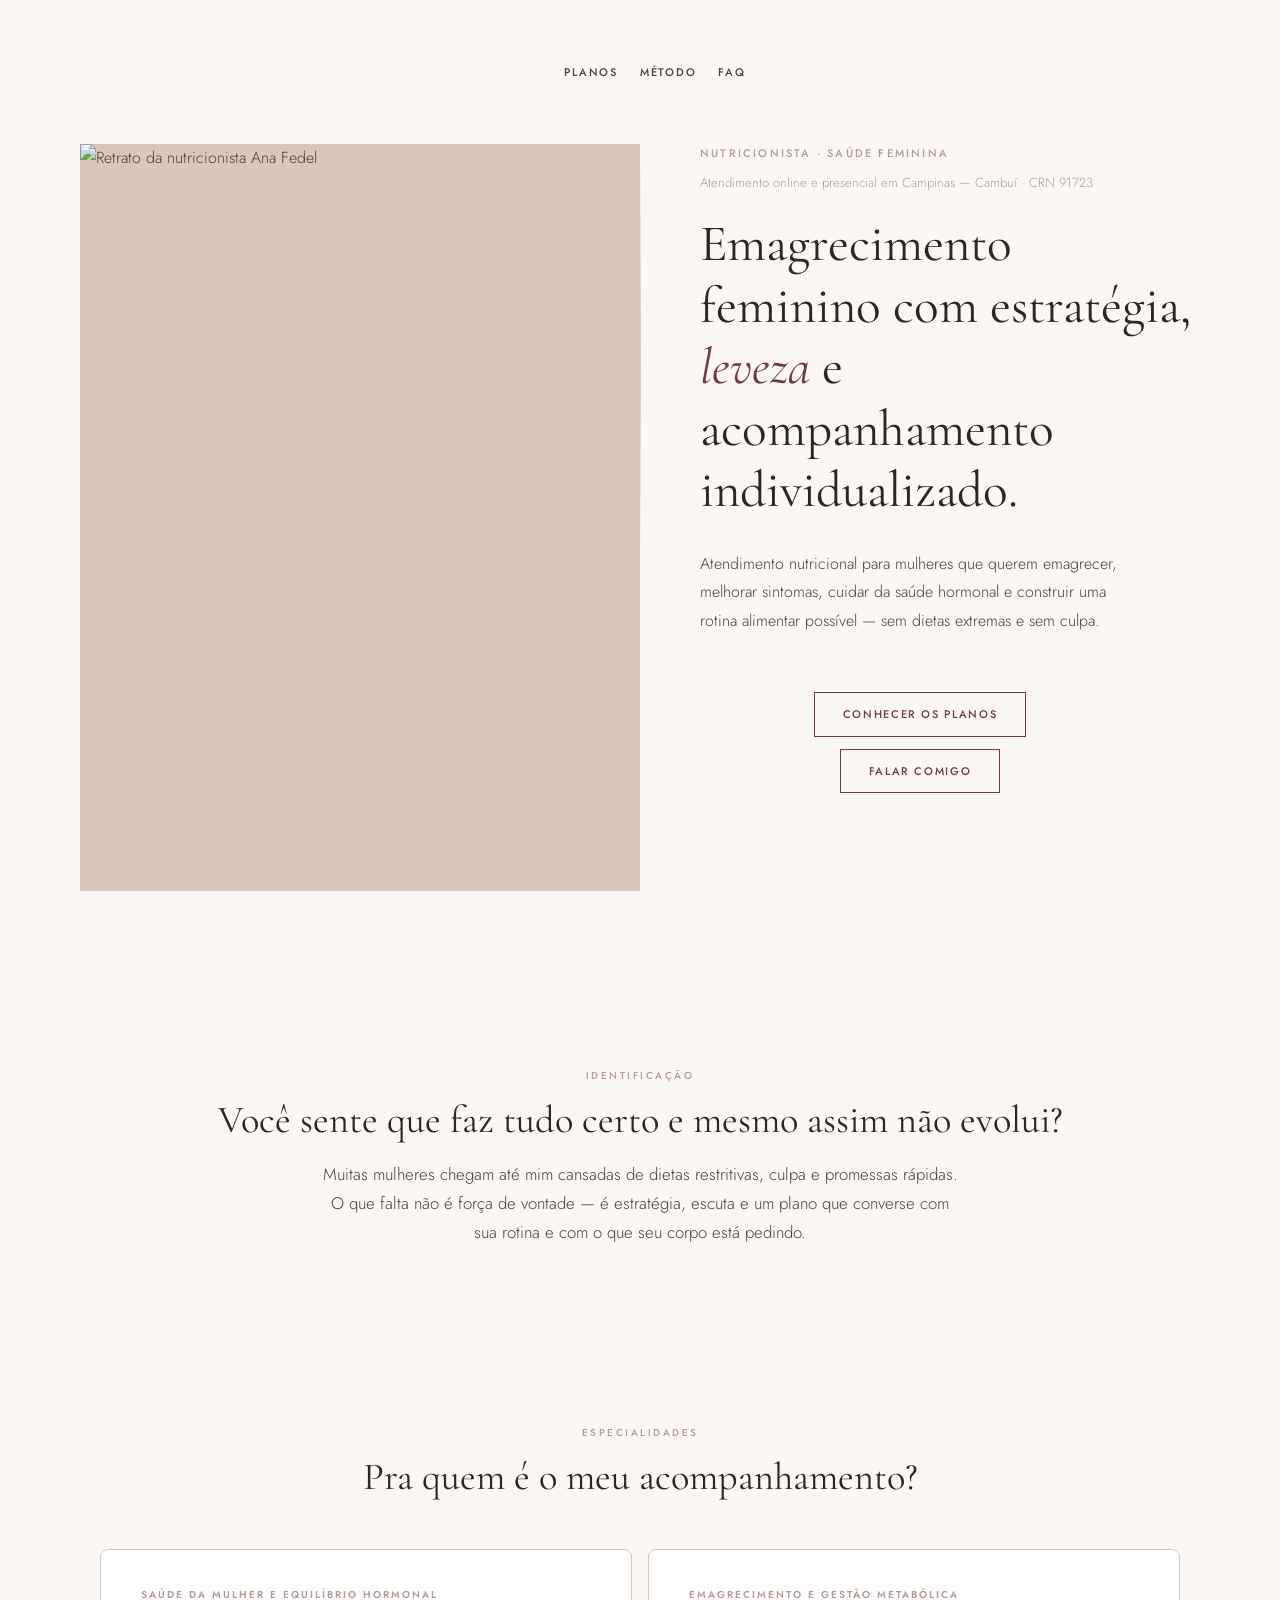
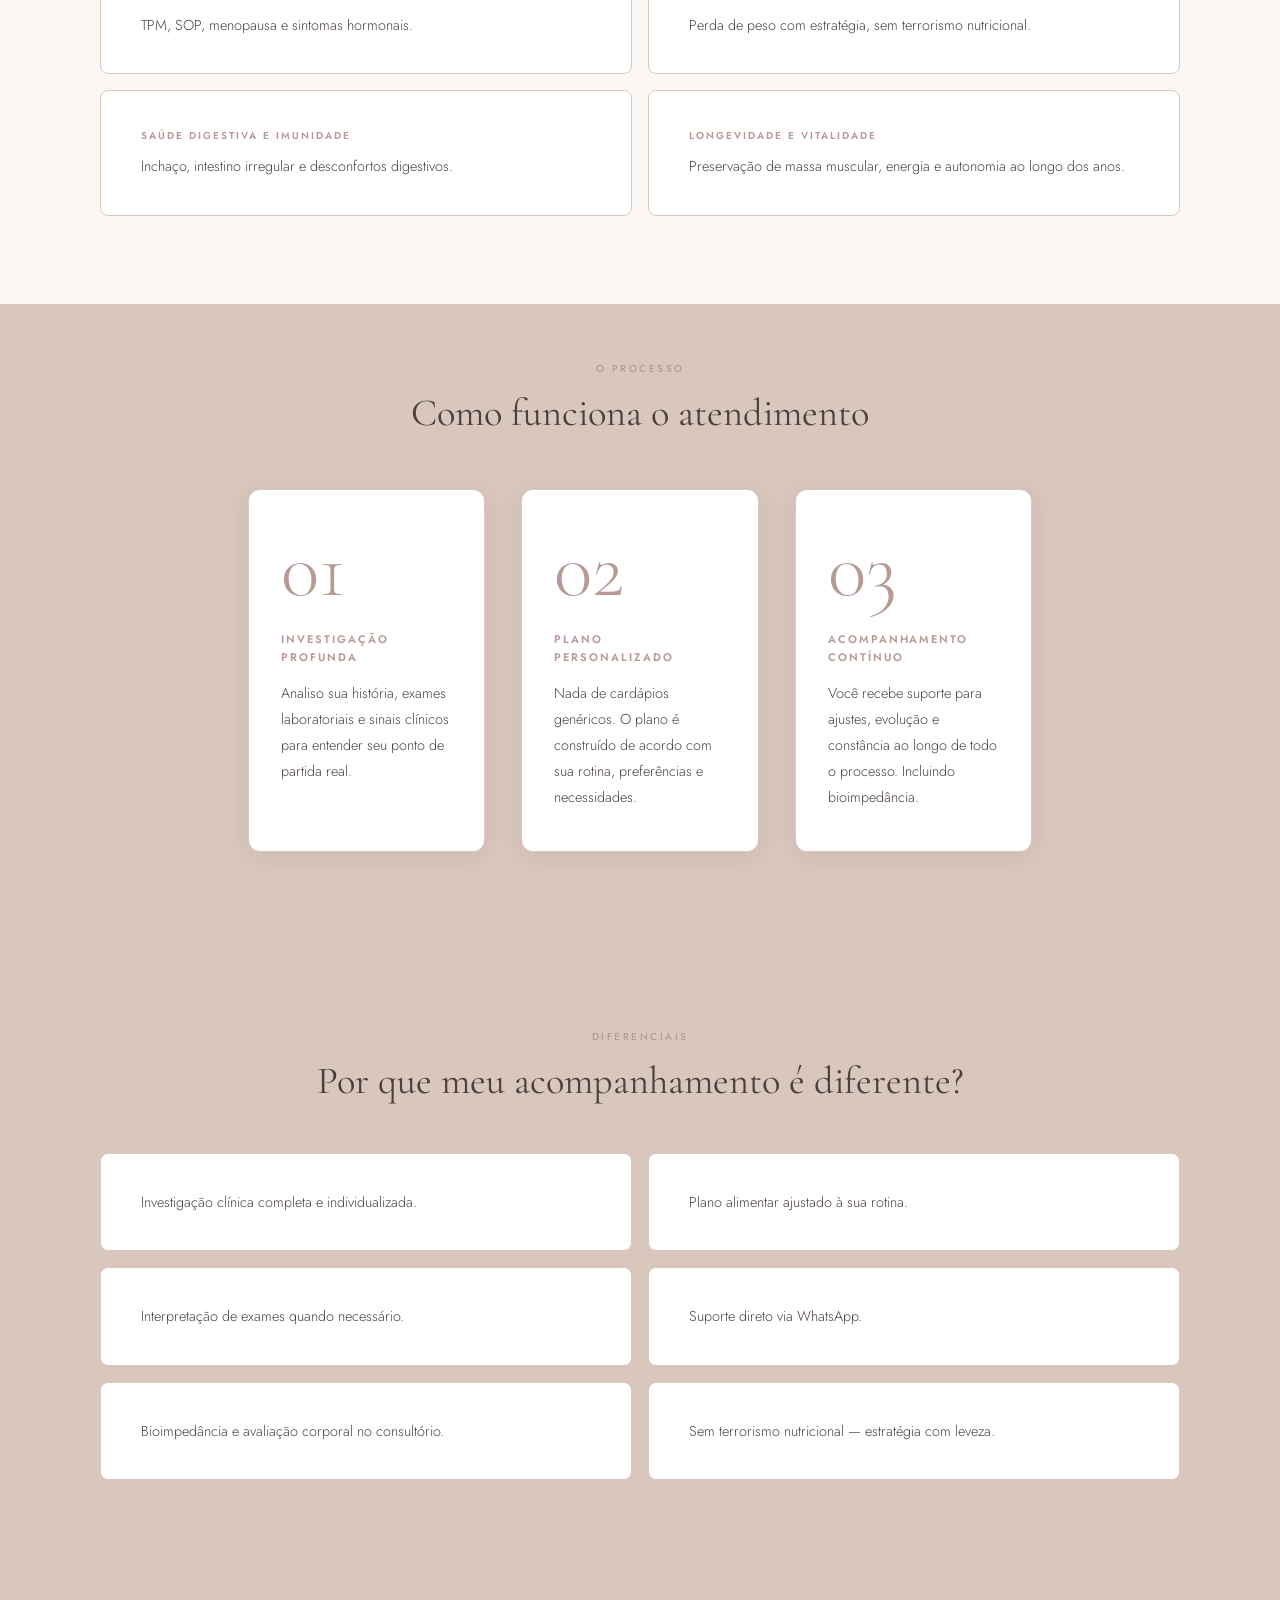
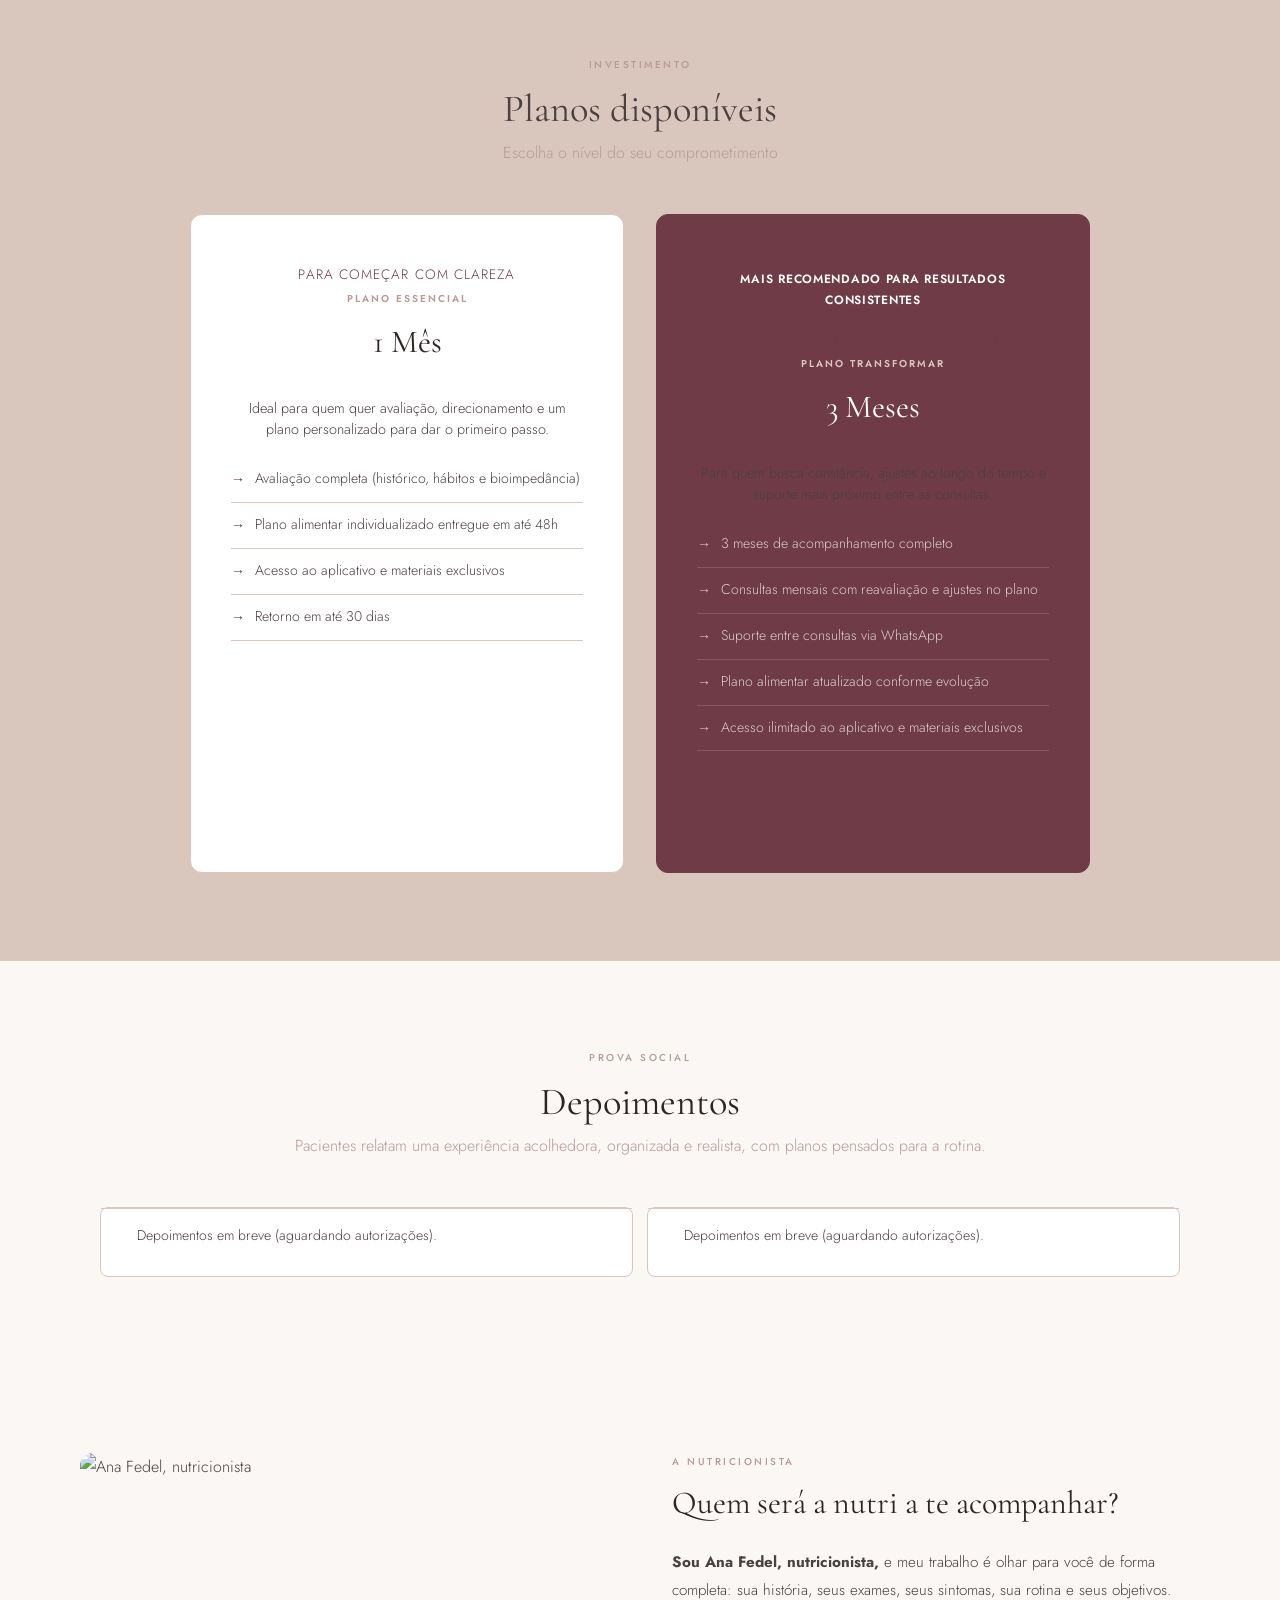
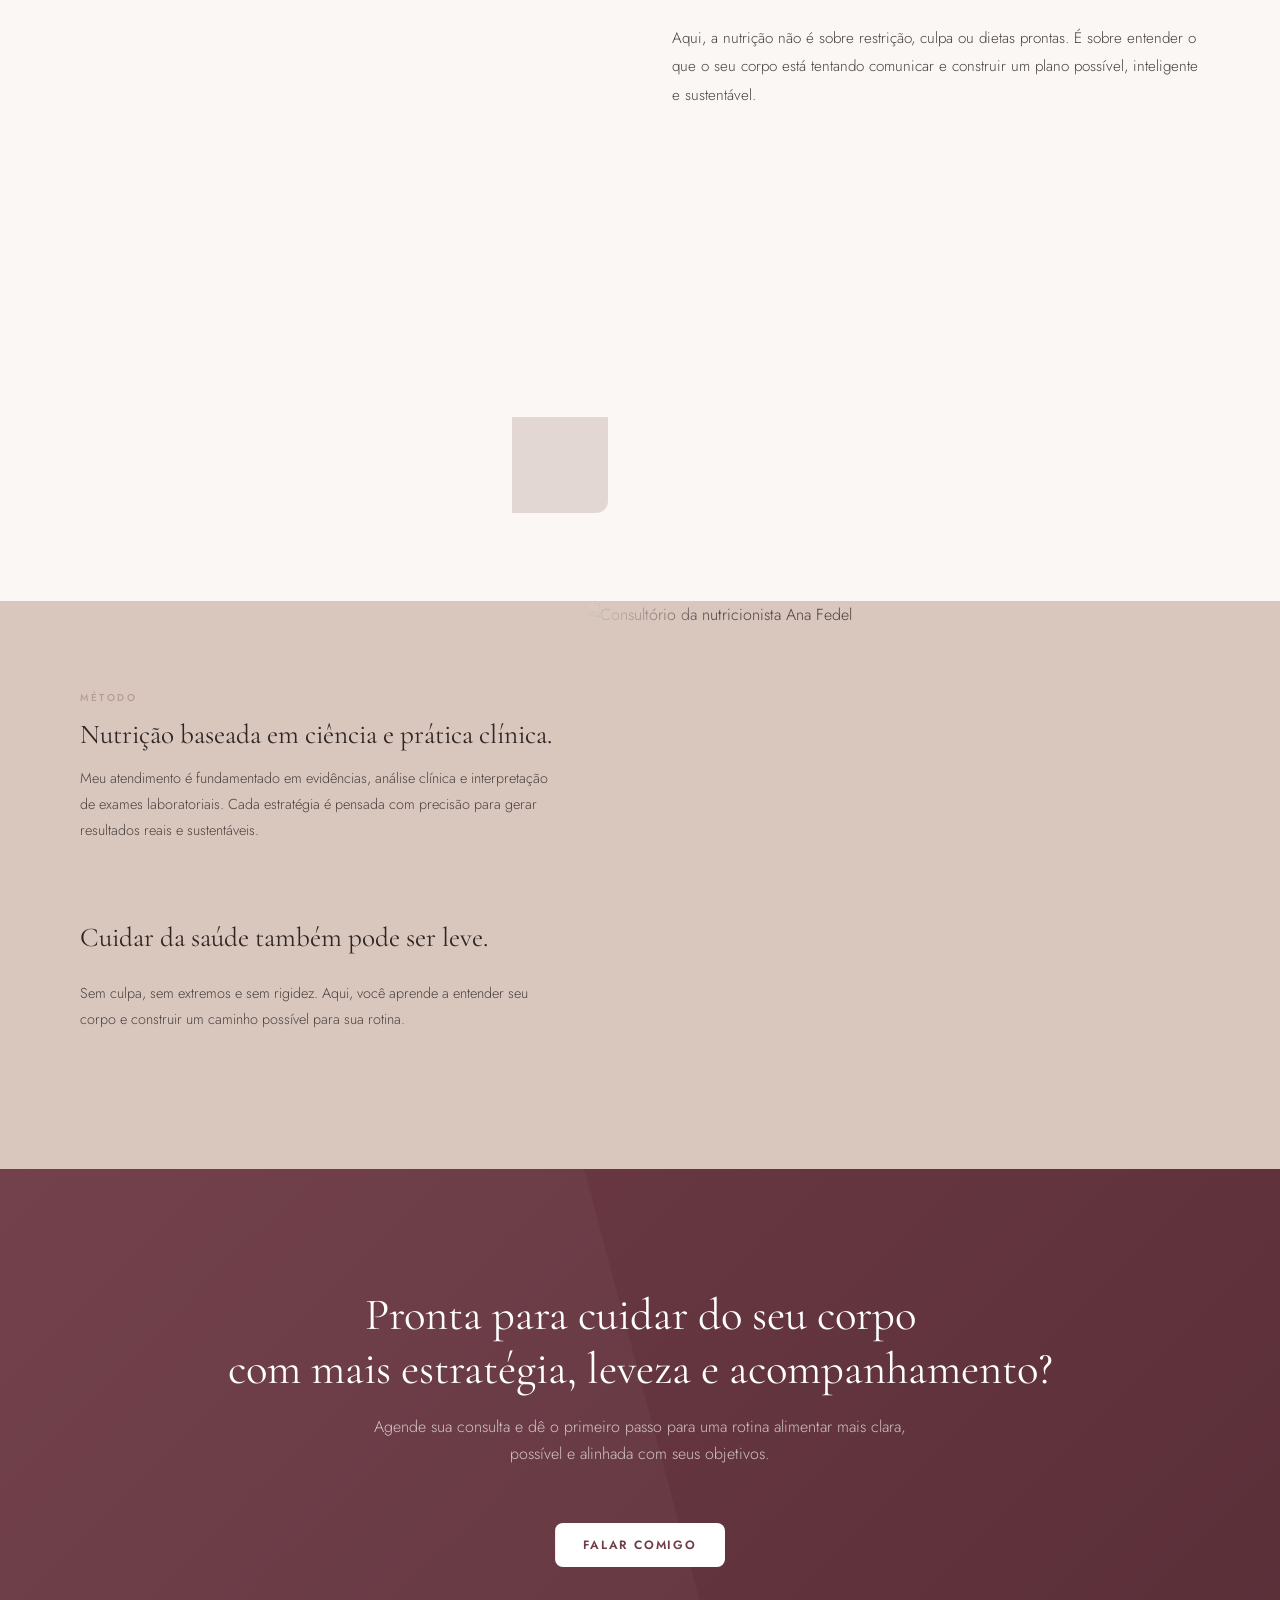
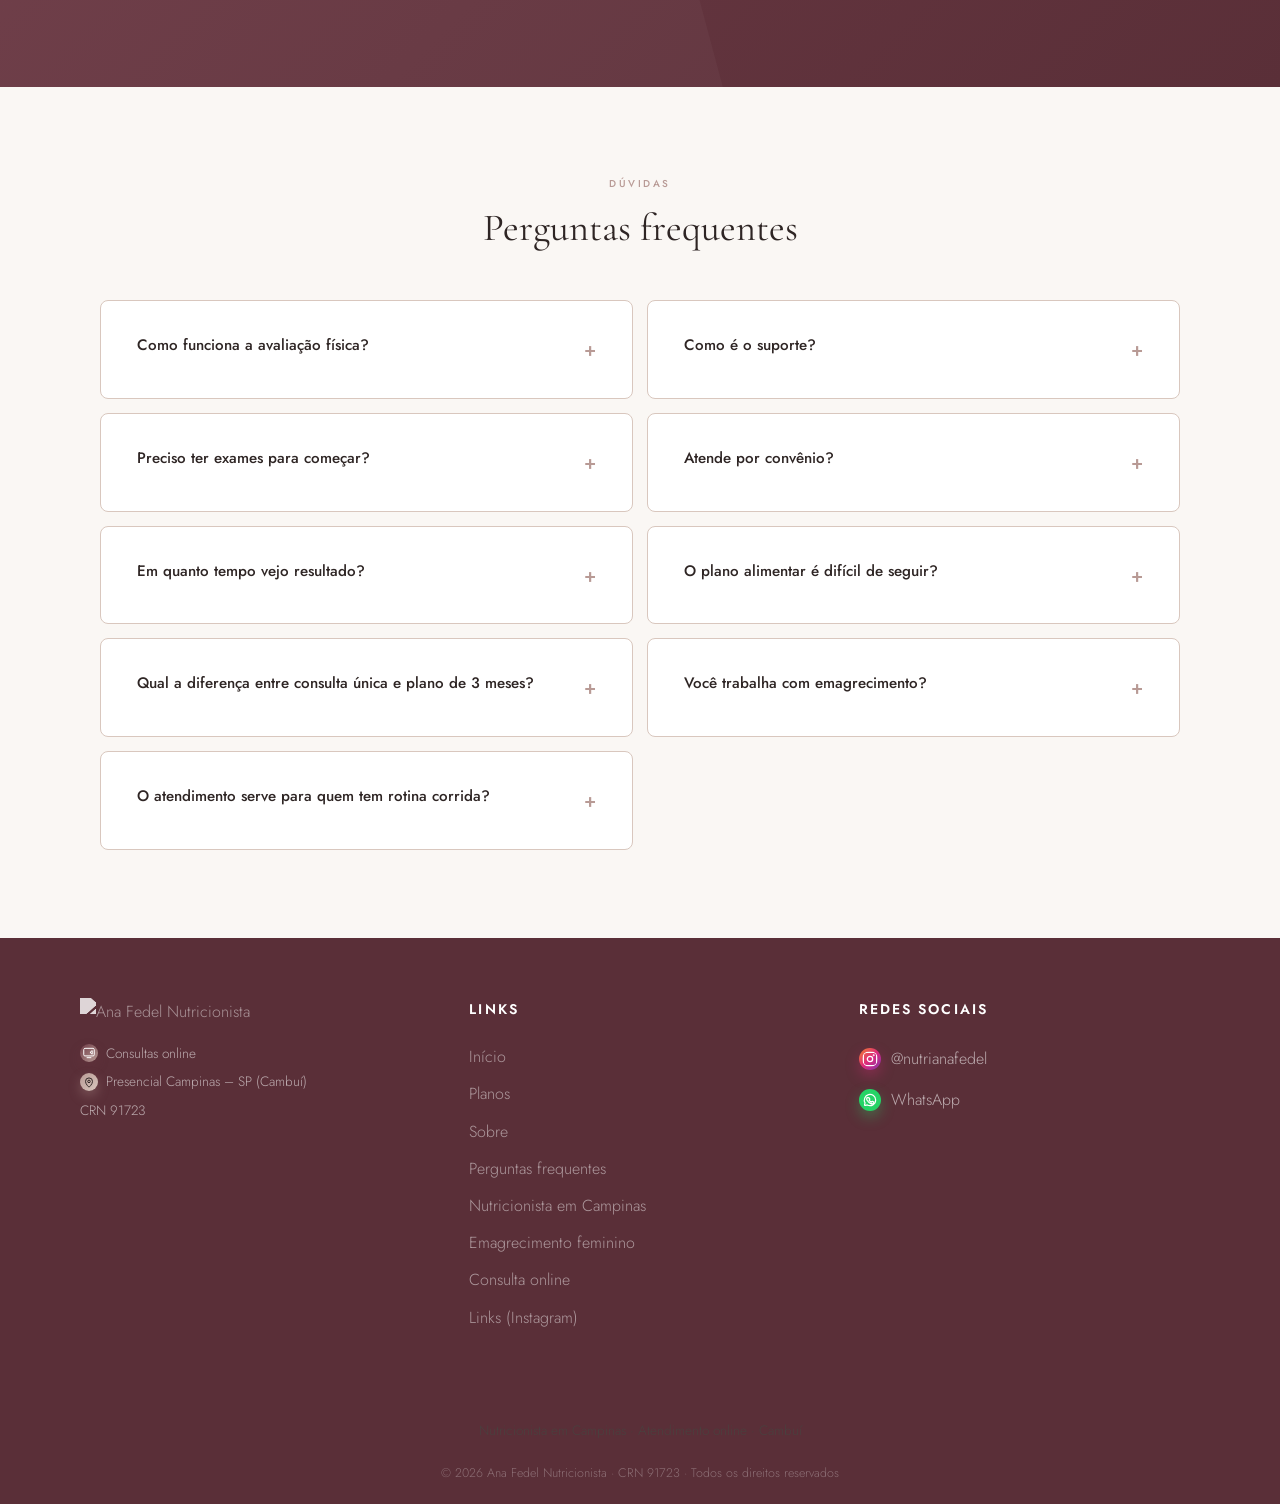
==== commit 746baf18: "teste 1" ====
--- a/index.html
+++ b/index.html
@@ -298,31 +298,6 @@
       </div>
     </section>
 
-    <!-- HOW IT WORKS -->
-    <section id="processo" class="section section-alt" aria-labelledby="titulo-processo">
-      <div class="section-center reveal">
-        <span class="section-label">O processo</span>
-        <h2 id="titulo-processo" class="section-title">Como funciona o atendimento</h2>
-      </div>
-      <div class="how-grid">
-        <div class="how-card reveal">
-          <div class="how-card-num" aria-hidden="true">01</div>
-          <h3>Investigação profunda</h3>
-          <p>Analiso sua história, exames laboratoriais e sinais clínicos para entender seu ponto de partida real.</p>
-        </div>
-        <div class="how-card reveal">
-          <div class="how-card-num" aria-hidden="true">02</div>
-          <h3>Plano personalizado</h3>
-          <p>Nada de cardápios genéricos. O plano é construído de acordo com sua rotina, preferências e necessidades.</p>
-        </div>
-        <div class="how-card reveal">
-          <div class="how-card-num" aria-hidden="true">03</div>
-          <h3>Acompanhamento contínuo</h3>
-          <p>Você recebe suporte para ajustes, evolução e constância ao longo de todo o processo. Incluindo bioimpedância.</p>
-        </div>
-      </div>
-    </section>
-
     <!-- FOR WHOM -->
     <section id="especialidades" class="section" aria-labelledby="titulo-especialidades">
       <span class="section-label reveal" style="text-align: center; display: block;">Especialidades</span>
@@ -343,6 +318,31 @@
         <div class="for-whom-item reveal">
           <h3 class="for-whom-heading">Longevidade e vitalidade</h3>
           <p>Preservação de massa muscular, energia e autonomia ao longo dos anos.</p>
+        </div>
+      </div>
+    </section>
+
+    <!-- HOW IT WORKS -->
+    <section id="processo" class="section section-alt" aria-labelledby="titulo-processo">
+      <div class="section-center reveal">
+        <span class="section-label">O processo</span>
+        <h2 id="titulo-processo" class="section-title">Como funciona o atendimento</h2>
+      </div>
+      <div class="how-grid">
+        <div class="how-card reveal">
+          <div class="how-card-num" aria-hidden="true">01</div>
+          <h3>Investigação profunda</h3>
+          <p>Analiso sua história, exames laboratoriais e sinais clínicos para entender seu ponto de partida real.</p>
+        </div>
+        <div class="how-card reveal">
+          <div class="how-card-num" aria-hidden="true">02</div>
+          <h3>Plano personalizado</h3>
+          <p>Nada de cardápios genéricos. O plano é construído de acordo com sua rotina, preferências e necessidades.</p>
+        </div>
+        <div class="how-card reveal">
+          <div class="how-card-num" aria-hidden="true">03</div>
+          <h3>Acompanhamento contínuo</h3>
+          <p>Você recebe suporte para ajustes, evolução e constância ao longo de todo o processo. Incluindo bioimpedância.</p>
         </div>
       </div>
     </section>
--- a/styles.css
+++ b/styles.css
@@ -1716,6 +1716,85 @@
   margin-top: 8px;
 }
 
+.para-quem-list {
+  max-width: 640px;
+  margin: 28px auto 0;
+  padding: 0 24px;
+  list-style: none;
+  text-align: left;
+}
+
+.para-quem-list li {
+  position: relative;
+  padding: 12px 0 12px 28px;
+  font-size: 1rem;
+  line-height: 1.65;
+  color: var(--text-body);
+  border-bottom: 1px solid var(--border);
+}
+
+.para-quem-list li::before {
+  content: '';
+  position: absolute;
+  left: 0;
+  top: 1.35em;
+  width: 8px;
+  height: 8px;
+  border-radius: 50%;
+  background: var(--bordeaux);
+}
+
+.testimonials-grid {
+  display: grid;
+  grid-template-columns: repeat(auto-fit, minmax(260px, 1fr));
+  gap: 20px;
+  max-width: 900px;
+  margin: 0 auto;
+  padding: 0 24px;
+}
+
+.testimonial-card {
+  background: var(--card-bg);
+  border: 1px solid var(--border);
+  border-radius: var(--radius-md);
+  padding: 28px 24px;
+  box-shadow: var(--shadow-soft);
+}
+
+.testimonial-text {
+  font-size: 0.95rem;
+  line-height: 1.7;
+  color: var(--text-mid);
+  font-style: italic;
+}
+
+.faq-highlight {
+  padding-bottom: 48px;
+}
+
+.faq-grid--highlight {
+  max-width: 720px;
+  margin: 0 auto;
+}
+
+.faq-highlight-more {
+  margin-top: 24px;
+  font-size: 0.9rem;
+}
+
+.faq-highlight-more a {
+  color: var(--bordeaux);
+  text-decoration: none;
+  letter-spacing: 0.04em;
+  text-transform: uppercase;
+  font-size: 11px;
+  font-weight: 500;
+}
+
+.faq-highlight-more a:hover {
+  text-decoration: underline;
+}
+
 @media (prefers-reduced-motion: reduce) {
   .plan-card:hover {
     transform: none;
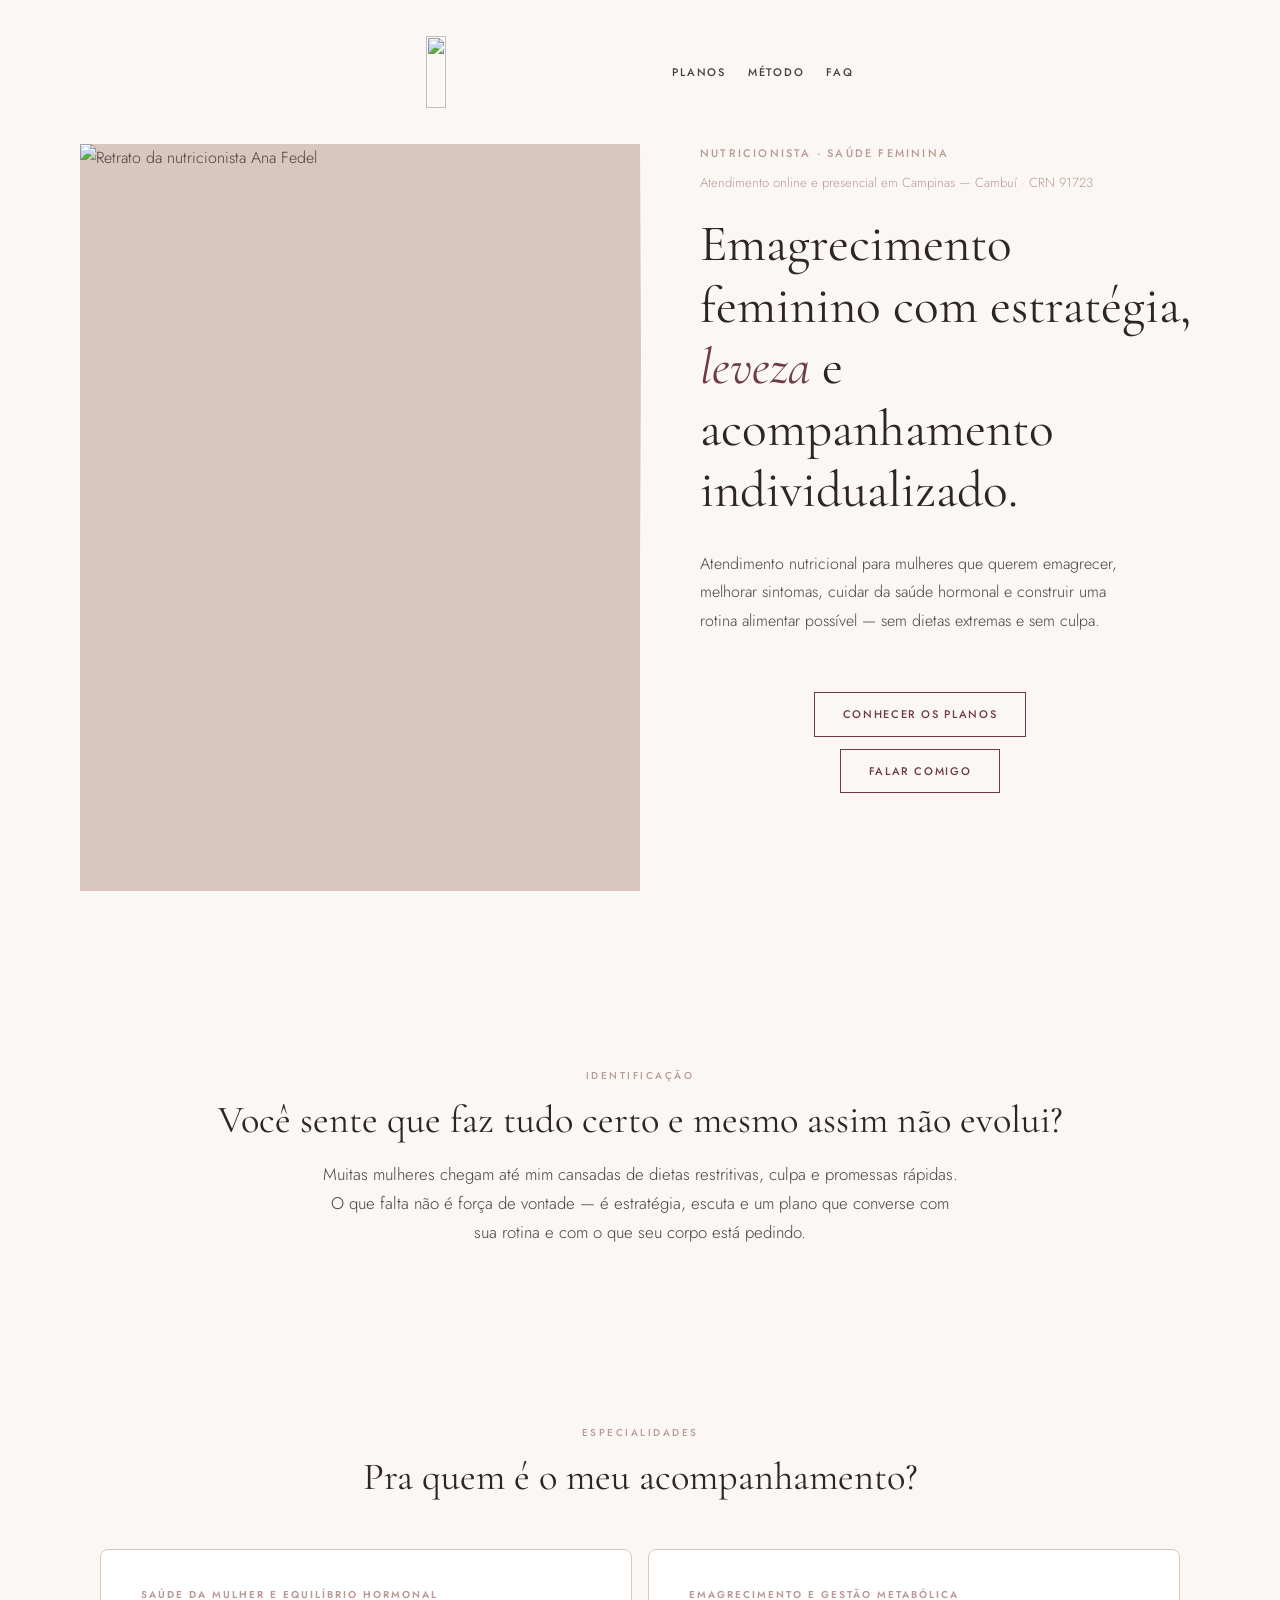
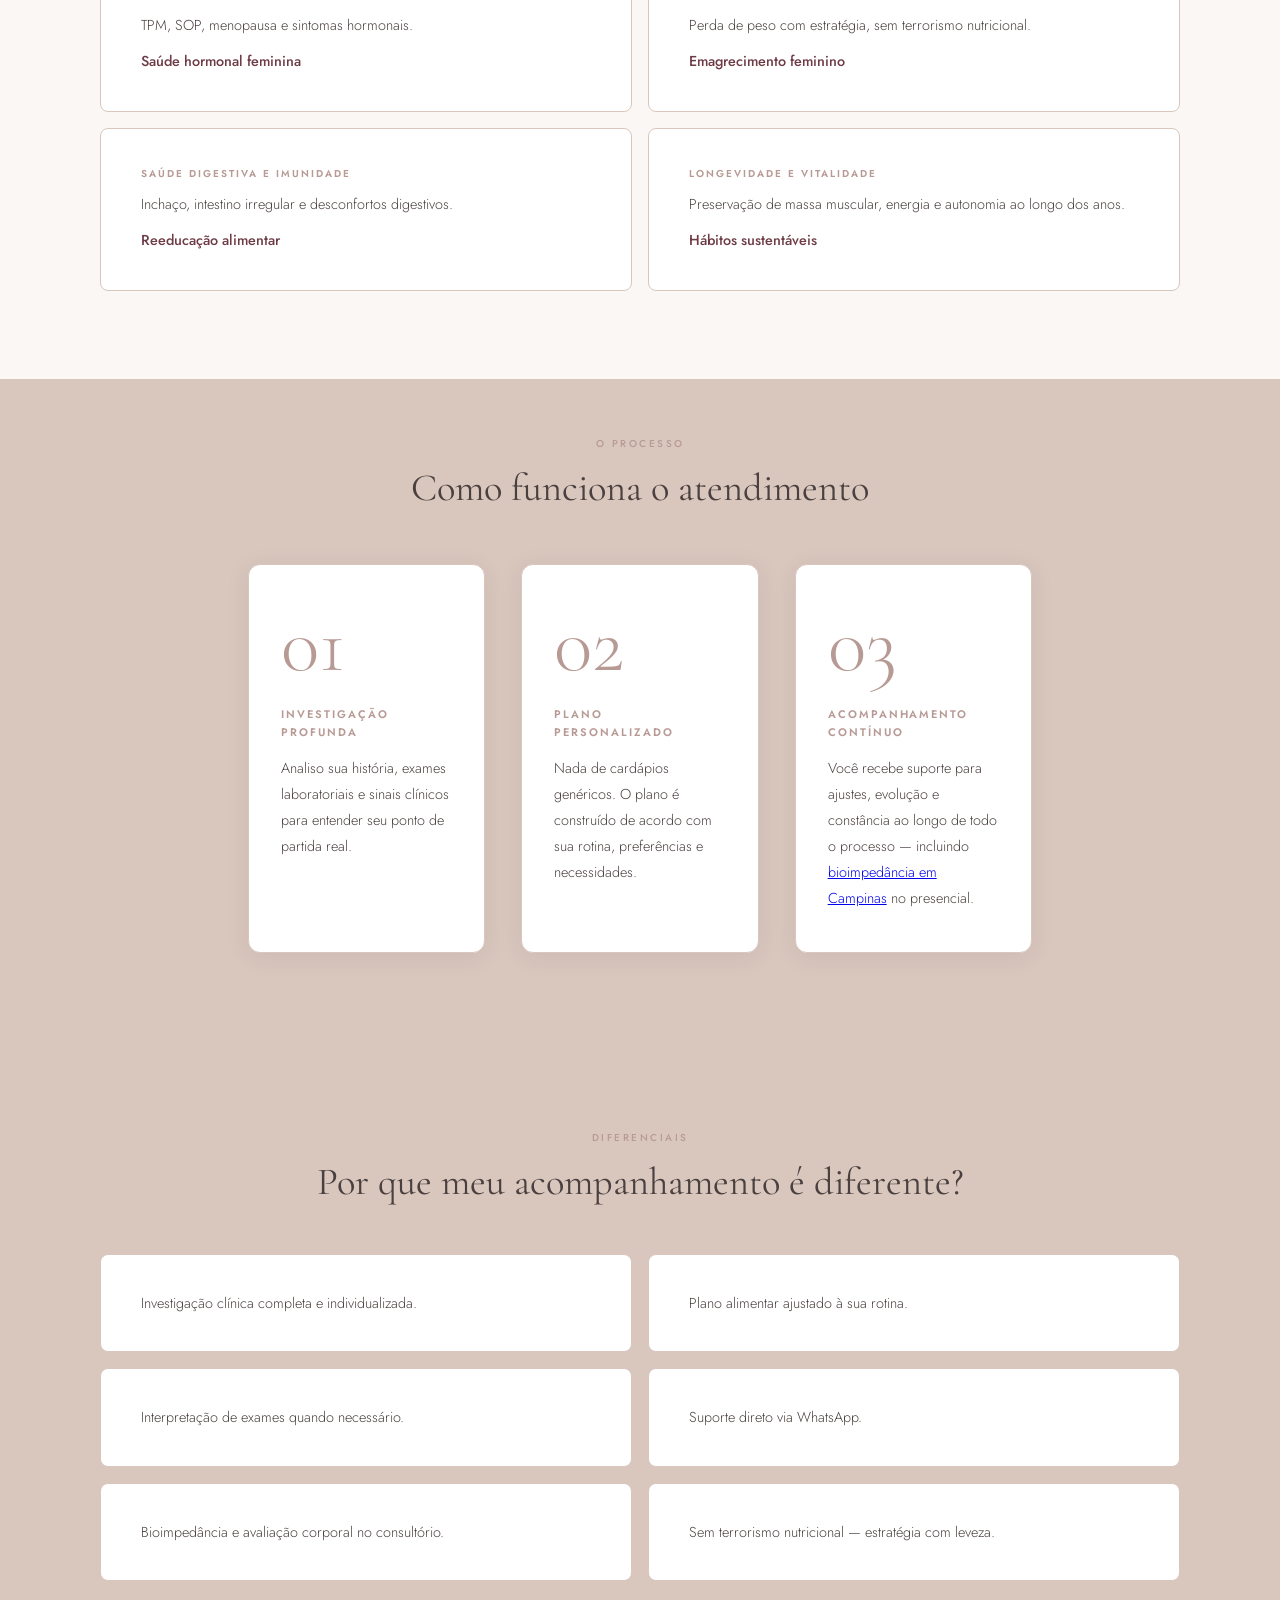
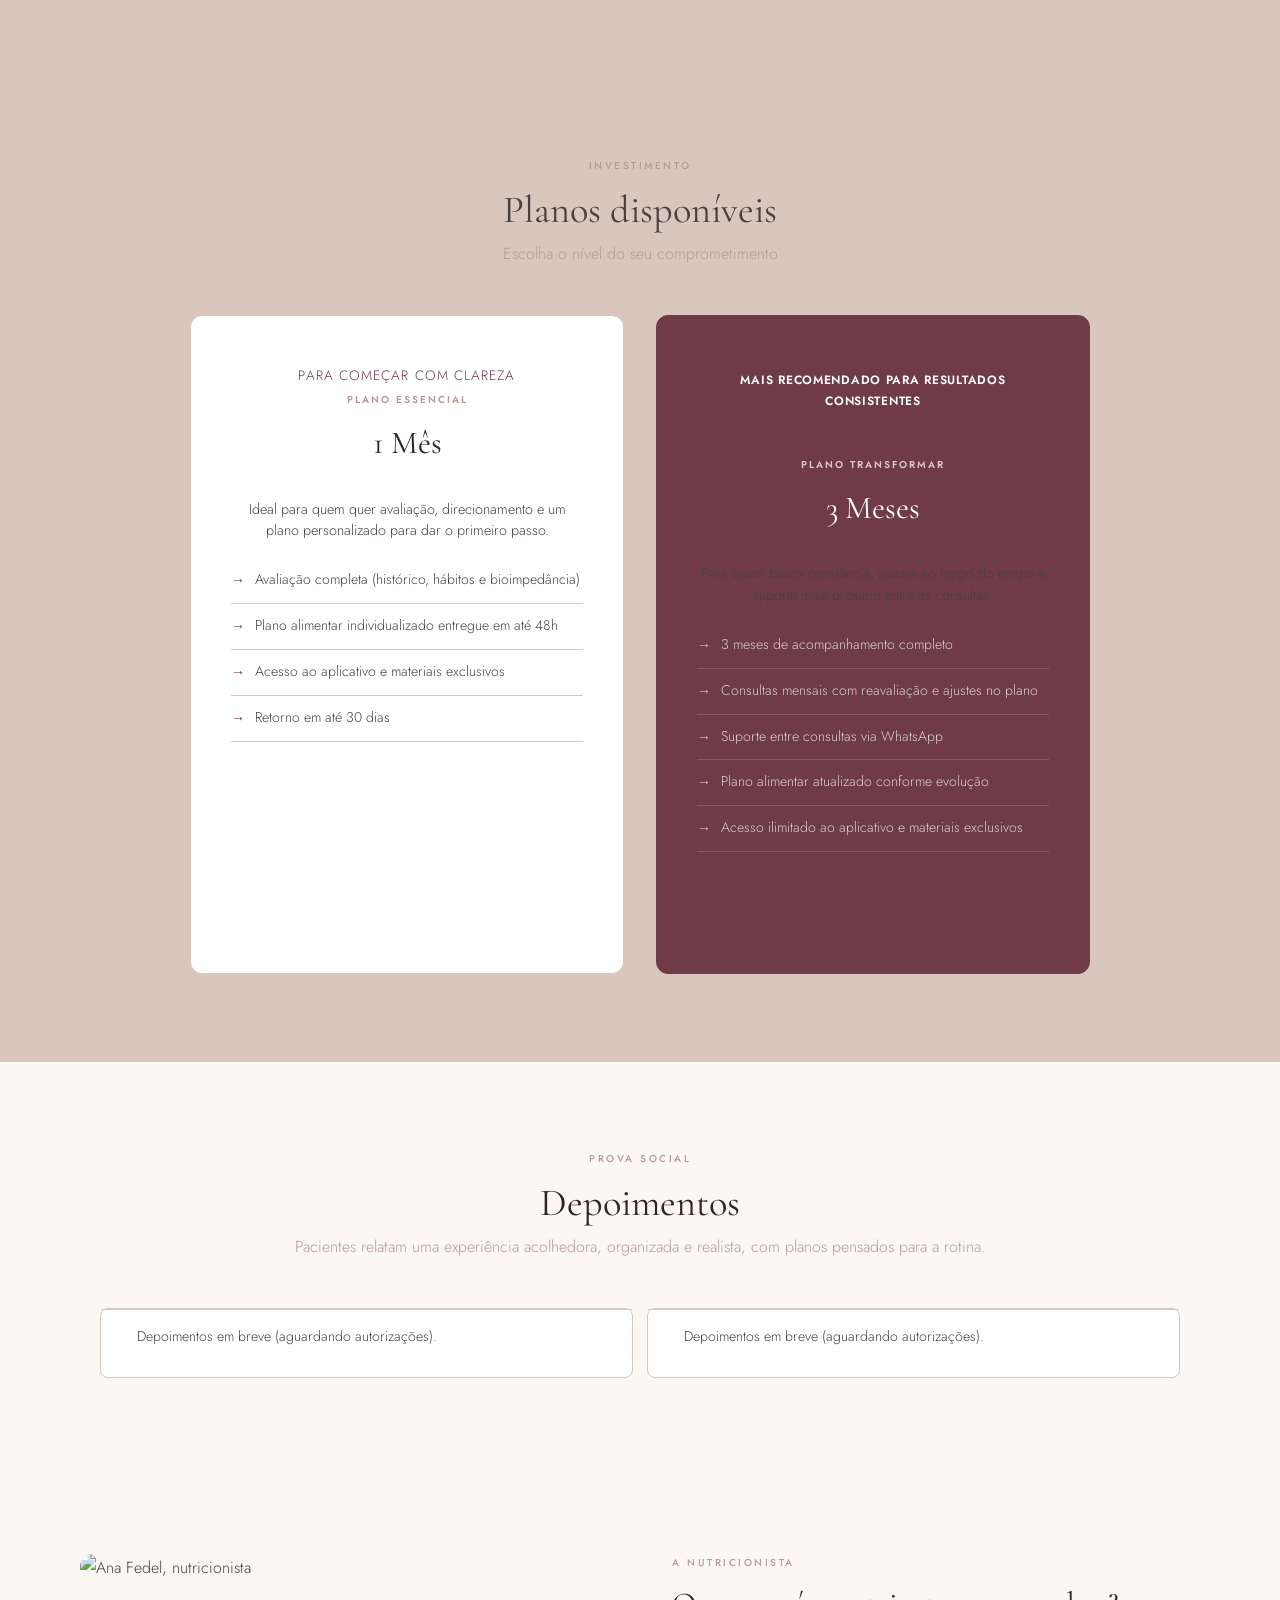
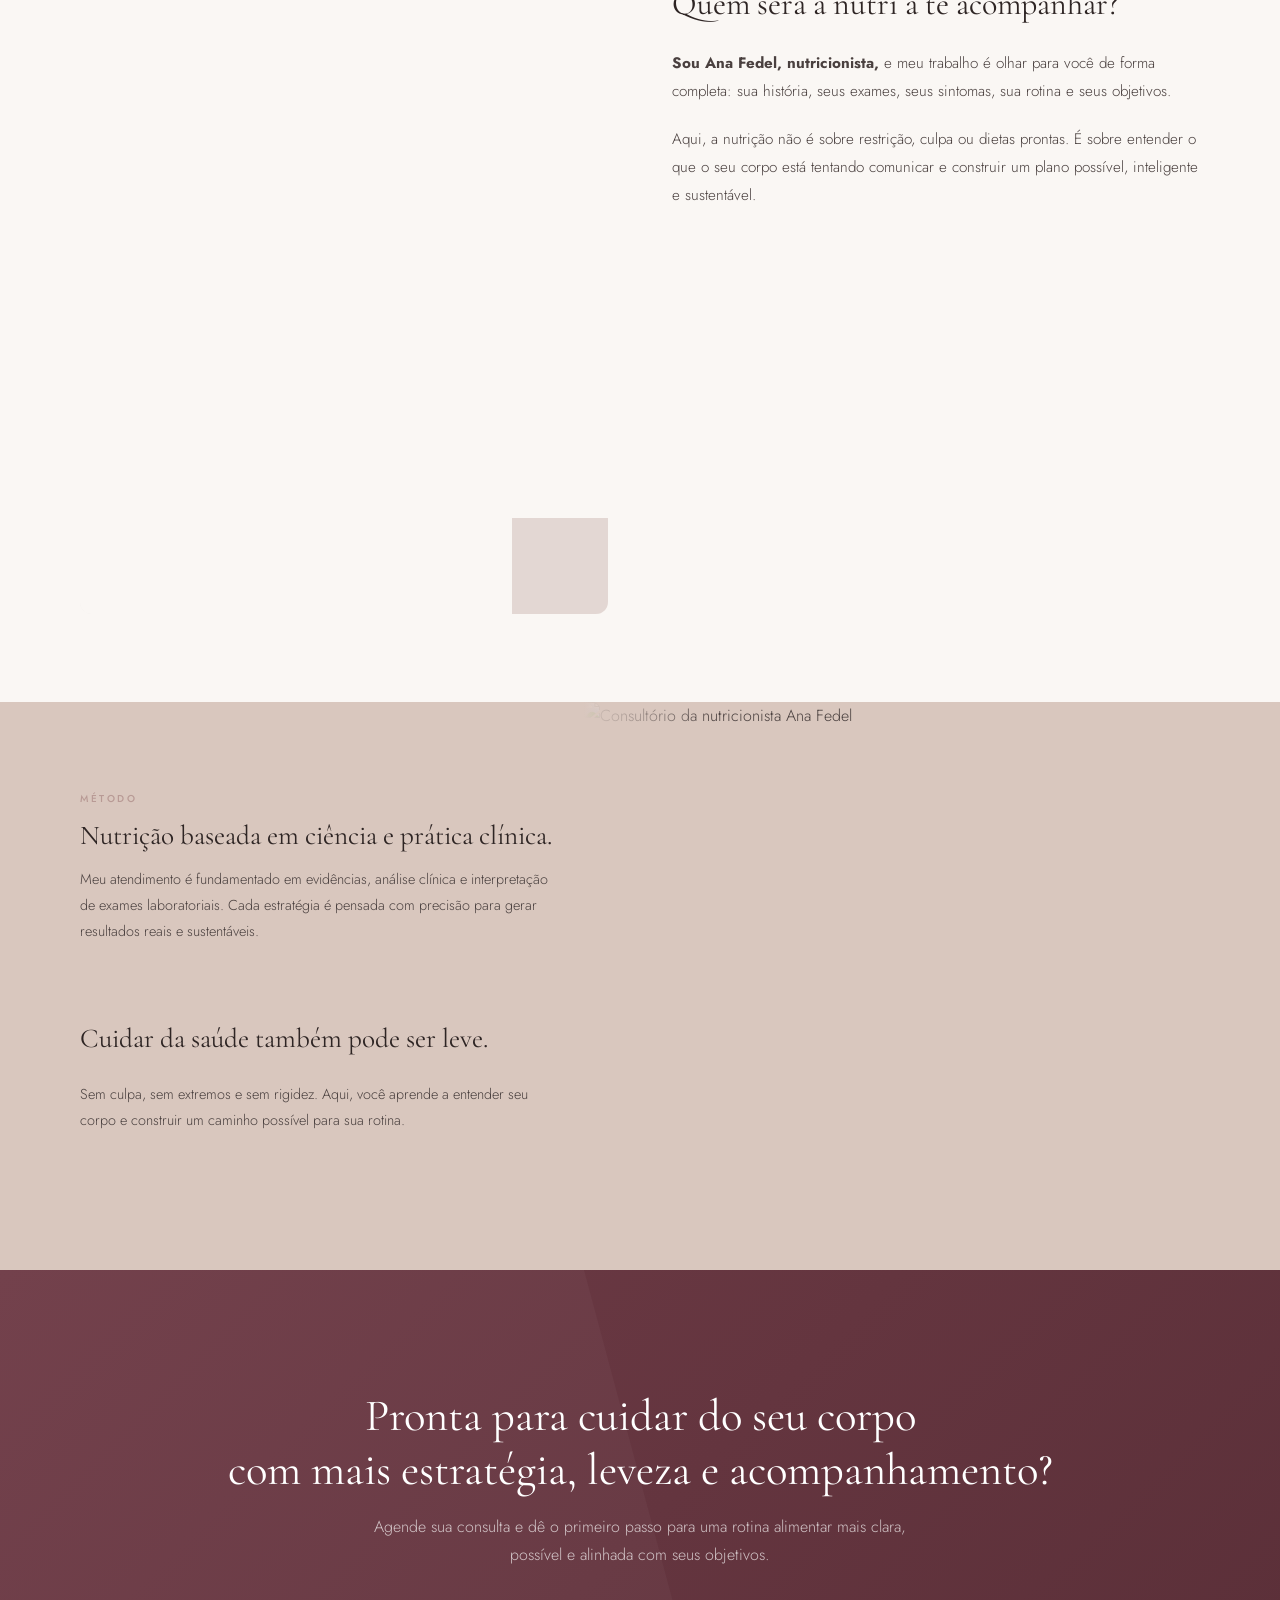
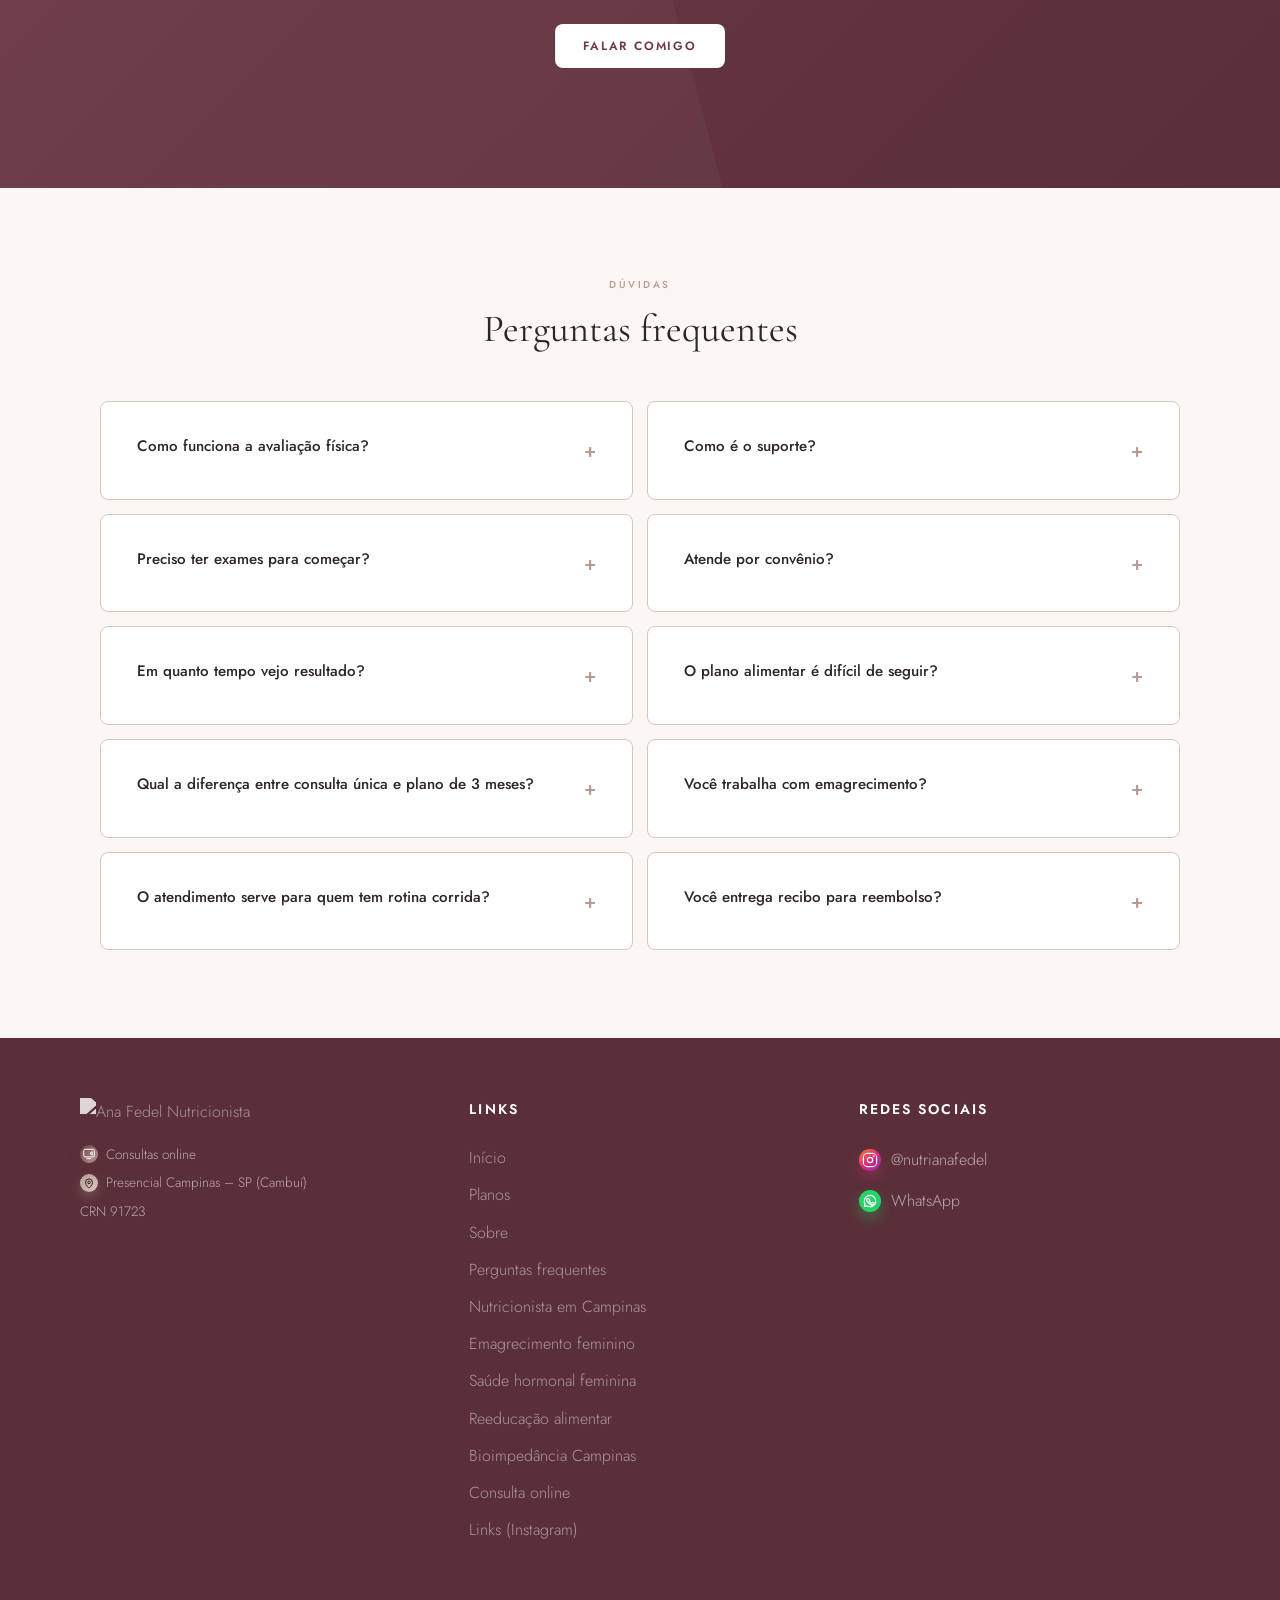
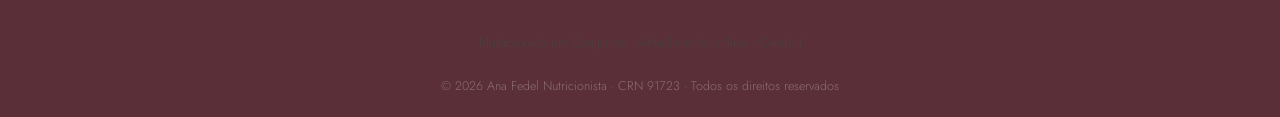
==== commit 5cac0c25: "seo" ====
--- a/index.html
+++ b/index.html
@@ -3,28 +3,32 @@
 <head>
   <meta charset="UTF-8" />
   <meta name="viewport" content="width=device-width, initial-scale=1.0" />
+  <link rel="preconnect" href="https://www.googletagmanager.com" />
+  <script src="analytics.js" async></script>
   <meta name="theme-color" content="#6E3B46" />
   <meta name="color-scheme" content="light" />
-  <title>Nutricionista em Campinas | Emagrecimento Feminino e Saúde Hormonal | Ana Fedel Nutricionista</title>
+  <title>Emagrecimento Feminino em Campinas | Ana Fedel CRN 91723</title>
   <meta name="description" content="Nutricionista em Campinas e online para mulheres. Emagrecimento, saúde hormonal e acompanhamento nutricional personalizado com estratégia e leveza." />
-  <meta name="robots" content="index, follow, noimageindex" />
-  <meta name="googlebot" content="index, follow, noimageindex" />
+  <meta name="robots" content="index, follow" />
   <link rel="canonical" href="https://www.anafedel.com/" />
 
   <!-- Open Graph -->
   <meta property="og:type" content="website" />
   <meta property="og:locale" content="pt_BR" />
   <meta property="og:url" content="https://www.anafedel.com/" />
-  <meta property="og:title" content="Nutricionista em Campinas | Emagrecimento Feminino — Ana Fedel" />
+  <meta property="og:title" content="Emagrecimento Feminino em Campinas | Ana Fedel CRN 91723" />
+  <meta property="og:image:width" content="1600" />
+  <meta property="og:image:height" content="2133" />
   <meta property="og:description" content="Atendimento nutricional para mulheres: emagrecimento, saúde hormonal e acompanhamento com estratégia e leveza. Campinas e online." />
-  <meta property="og:image" content="https://www.anafedel.com/img/logo.png" />
-  <meta property="og:image:alt" content="Logotipo Ana Fedel Nutricionista" />
+  <meta property="og:image" content="https://www.anafedel.com/img/hero-ana-fedel-1600.jpg" />
+  <meta property="og:image:alt" content="Ana Fedel, nutricionista em Campinas" />
 
   <!-- Twitter -->
   <meta name="twitter:card" content="summary_large_image" />
   <meta name="twitter:title" content="Ana Fedel | Nutricionista em Campinas" />
   <meta name="twitter:description" content="Emagrecimento feminino, saúde hormonal e acompanhamento nutricional em Campinas e online." />
-  <meta name="twitter:image" content="https://www.anafedel.com/img/logo.png" />
+  <meta name="twitter:image" content="https://www.anafedel.com/img/hero-ana-fedel-1600.jpg" />
+  <link rel="icon" href="./img/logo-s.svg" type="image/svg+xml" />
 
   <link rel="preconnect" href="https://fonts.googleapis.com" />
   <link rel="preconnect" href="https://fonts.gstatic.com" crossorigin />
@@ -253,7 +257,7 @@
   <header>
     <nav id="navbar" class="site-nav" aria-label="Navegação principal">
       <a href="#inicio" class="nav-logo" aria-label="Ana Fedel Nutricionista — início">
-        <img src="./img/logo.svg"  alt="" decoding="async" />
+        <img src="./img/logo.svg" alt="" width="120" height="40" decoding="async" aria-hidden="true" />
       </a>
       <div class="nav-links">
         <a href="#planos">Planos</a>
@@ -306,18 +310,22 @@
         <div class="for-whom-item reveal">
           <h3 class="for-whom-heading">Saúde da mulher e equilíbrio hormonal</h3>
           <p>TPM, SOP, menopausa e sintomas hormonais.</p>
+          <a class="for-whom-link" href="saude-hormonal-feminina.html">Saúde hormonal feminina</a>
         </div>
         <div class="for-whom-item reveal">
           <h3 class="for-whom-heading">Emagrecimento e gestão metabólica</h3>
           <p>Perda de peso com estratégia, sem terrorismo nutricional.</p>
+          <a class="for-whom-link" href="emagrecimento-feminino.html">Emagrecimento feminino</a>
         </div>
         <div class="for-whom-item reveal">
           <h3 class="for-whom-heading">Saúde digestiva e imunidade</h3>
           <p>Inchaço, intestino irregular e desconfortos digestivos.</p>
+          <a class="for-whom-link" href="reeducacao-alimentar.html">Reeducação alimentar</a>
         </div>
         <div class="for-whom-item reveal">
           <h3 class="for-whom-heading">Longevidade e vitalidade</h3>
           <p>Preservação de massa muscular, energia e autonomia ao longo dos anos.</p>
+          <a class="for-whom-link" href="reeducacao-alimentar.html">Hábitos sustentáveis</a>
         </div>
       </div>
     </section>
@@ -342,7 +350,7 @@
         <div class="how-card reveal">
           <div class="how-card-num" aria-hidden="true">03</div>
           <h3>Acompanhamento contínuo</h3>
-          <p>Você recebe suporte para ajustes, evolução e constância ao longo de todo o processo. Incluindo bioimpedância.</p>
+          <p>Você recebe suporte para ajustes, evolução e constância ao longo de todo o processo — incluindo <a href="bioimpedancia-campinas.html">bioimpedância em Campinas</a> no presencial.</p>
         </div>
       </div>
     </section>
@@ -579,6 +587,9 @@
       <a href="#faq">Perguntas frequentes</a>
       <a href="nutricionista-em-campinas.html">Nutricionista em Campinas</a>
       <a href="emagrecimento-feminino.html">Emagrecimento feminino</a>
+      <a href="saude-hormonal-feminina.html">Saúde hormonal feminina</a>
+      <a href="reeducacao-alimentar.html">Reeducação alimentar</a>
+      <a href="bioimpedancia-campinas.html">Bioimpedância Campinas</a>
       <a href="consulta-online.html">Consulta online</a>
       <a href="links.html">Links (Instagram)</a>
     </div>
@@ -617,11 +628,12 @@
       });
 
       const loader = document.getElementById('page-loader');
-      const LOADER_MIN_MS = 480;
+      const LOADER_MIN_MS = 0;
 
       function waitForImages() {
         return Promise.all(
           [...document.querySelectorAll('img[src]')].map((img) => {
+            if (img.closest('.hero')) return Promise.resolve();
             if (img.loading === 'lazy') return Promise.resolve();
             if (img.complete && img.naturalHeight > 0) return Promise.resolve();
             return new Promise((resolve) => {
--- a/styles.css
+++ b/styles.css
@@ -758,6 +758,22 @@
   margin-bottom: 10px;
 }
 
+.for-whom-link {
+  display: inline-block;
+  margin-top: 0.75rem;
+  font-size: 0.9rem;
+  font-weight: 500;
+  color: var(--bordeaux);
+  text-decoration: none;
+  border-bottom: 1px solid transparent;
+  transition: border-color 0.2s ease, color 0.2s ease;
+}
+
+.for-whom-link:hover {
+  color: var(--bordeaux-dark, #5A2F38);
+  border-bottom-color: currentColor;
+}
+
 .for-whom-item p {
   font-size: 0.9rem;
   color: var(--text-body);
@@ -1579,6 +1595,26 @@
   margin-bottom: 16px;
 }
 
+.seo-footer-nav {
+  display: flex;
+  flex-wrap: wrap;
+  justify-content: center;
+  gap: 8px 16px;
+  margin: 0 0 20px;
+  font-size: 0.88rem;
+}
+
+.seo-footer-nav a {
+  color: var(--bordeaux);
+  text-decoration: none;
+  border-bottom: 1px solid transparent;
+  transition: border-color 0.2s ease;
+}
+
+.seo-footer-nav a:hover {
+  border-bottom-color: currentColor;
+}
+
 .links-page {
   min-height: 100vh;
   display: flex;
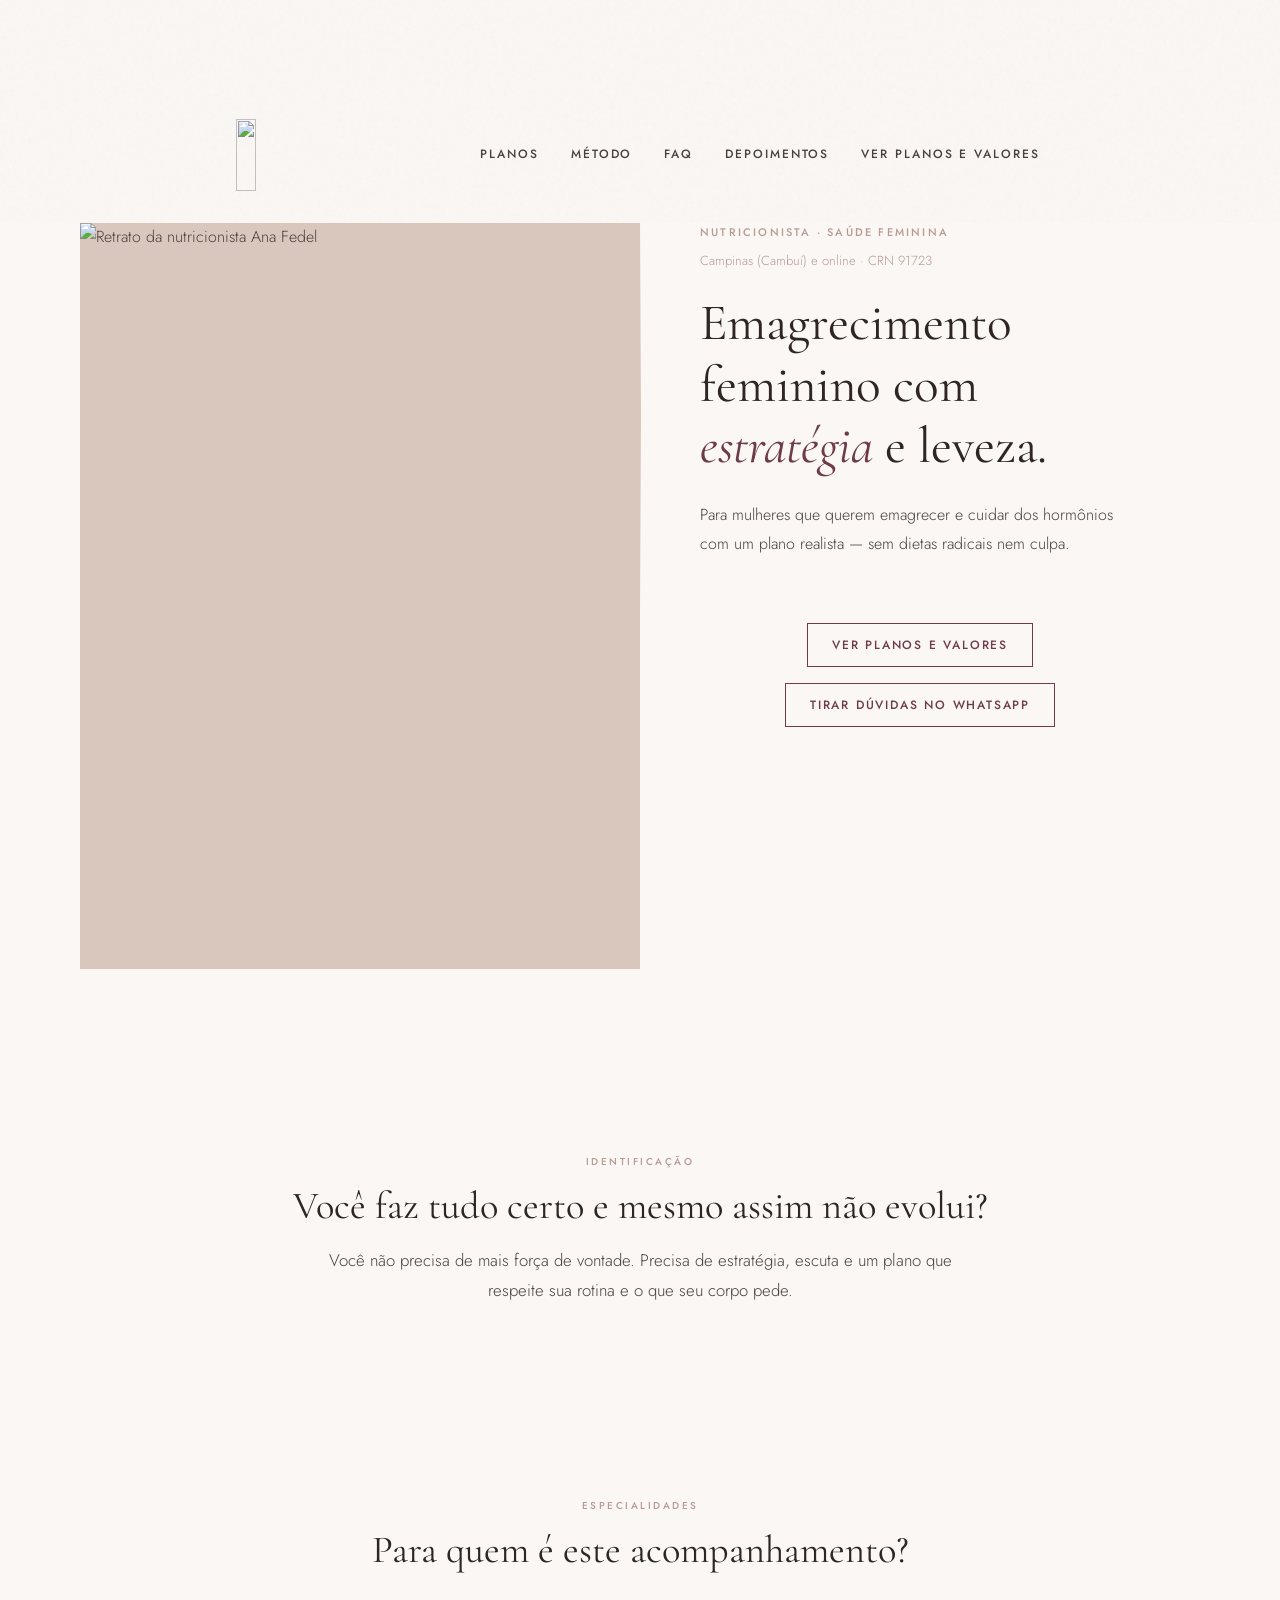
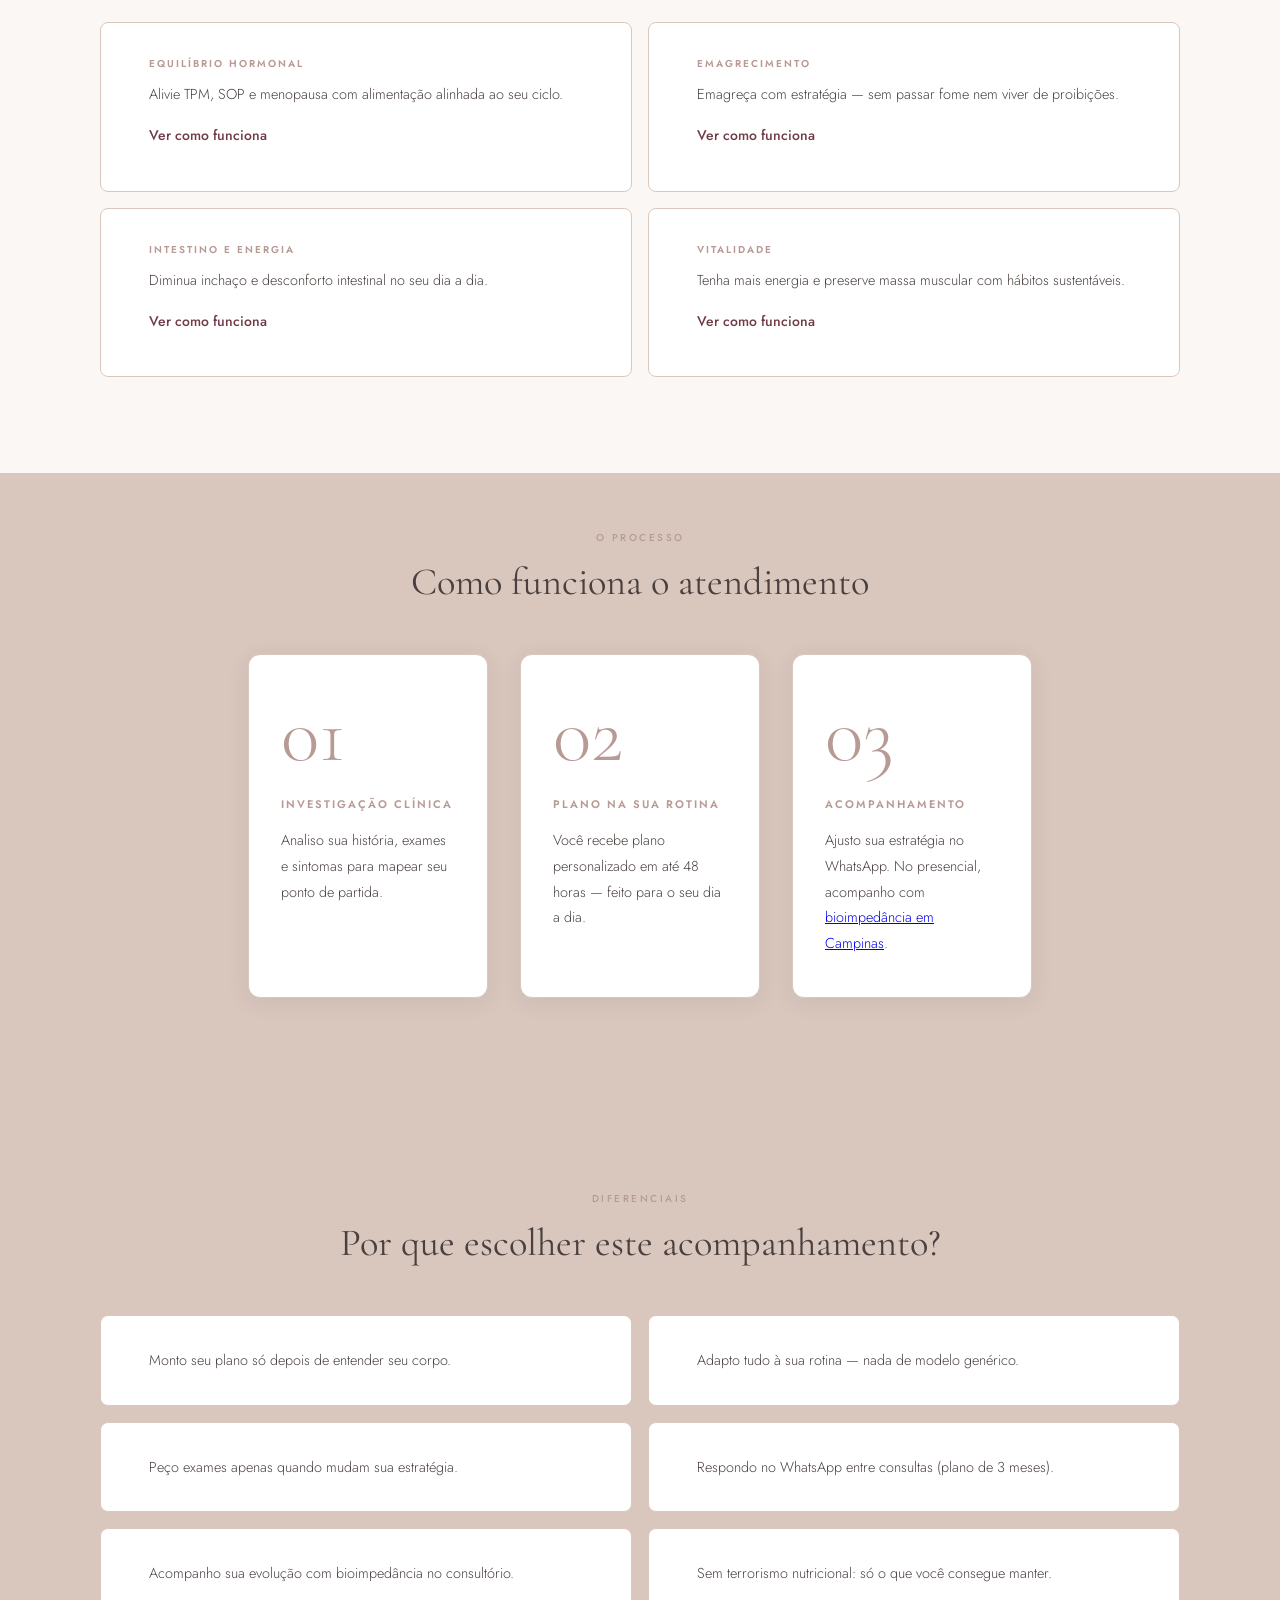
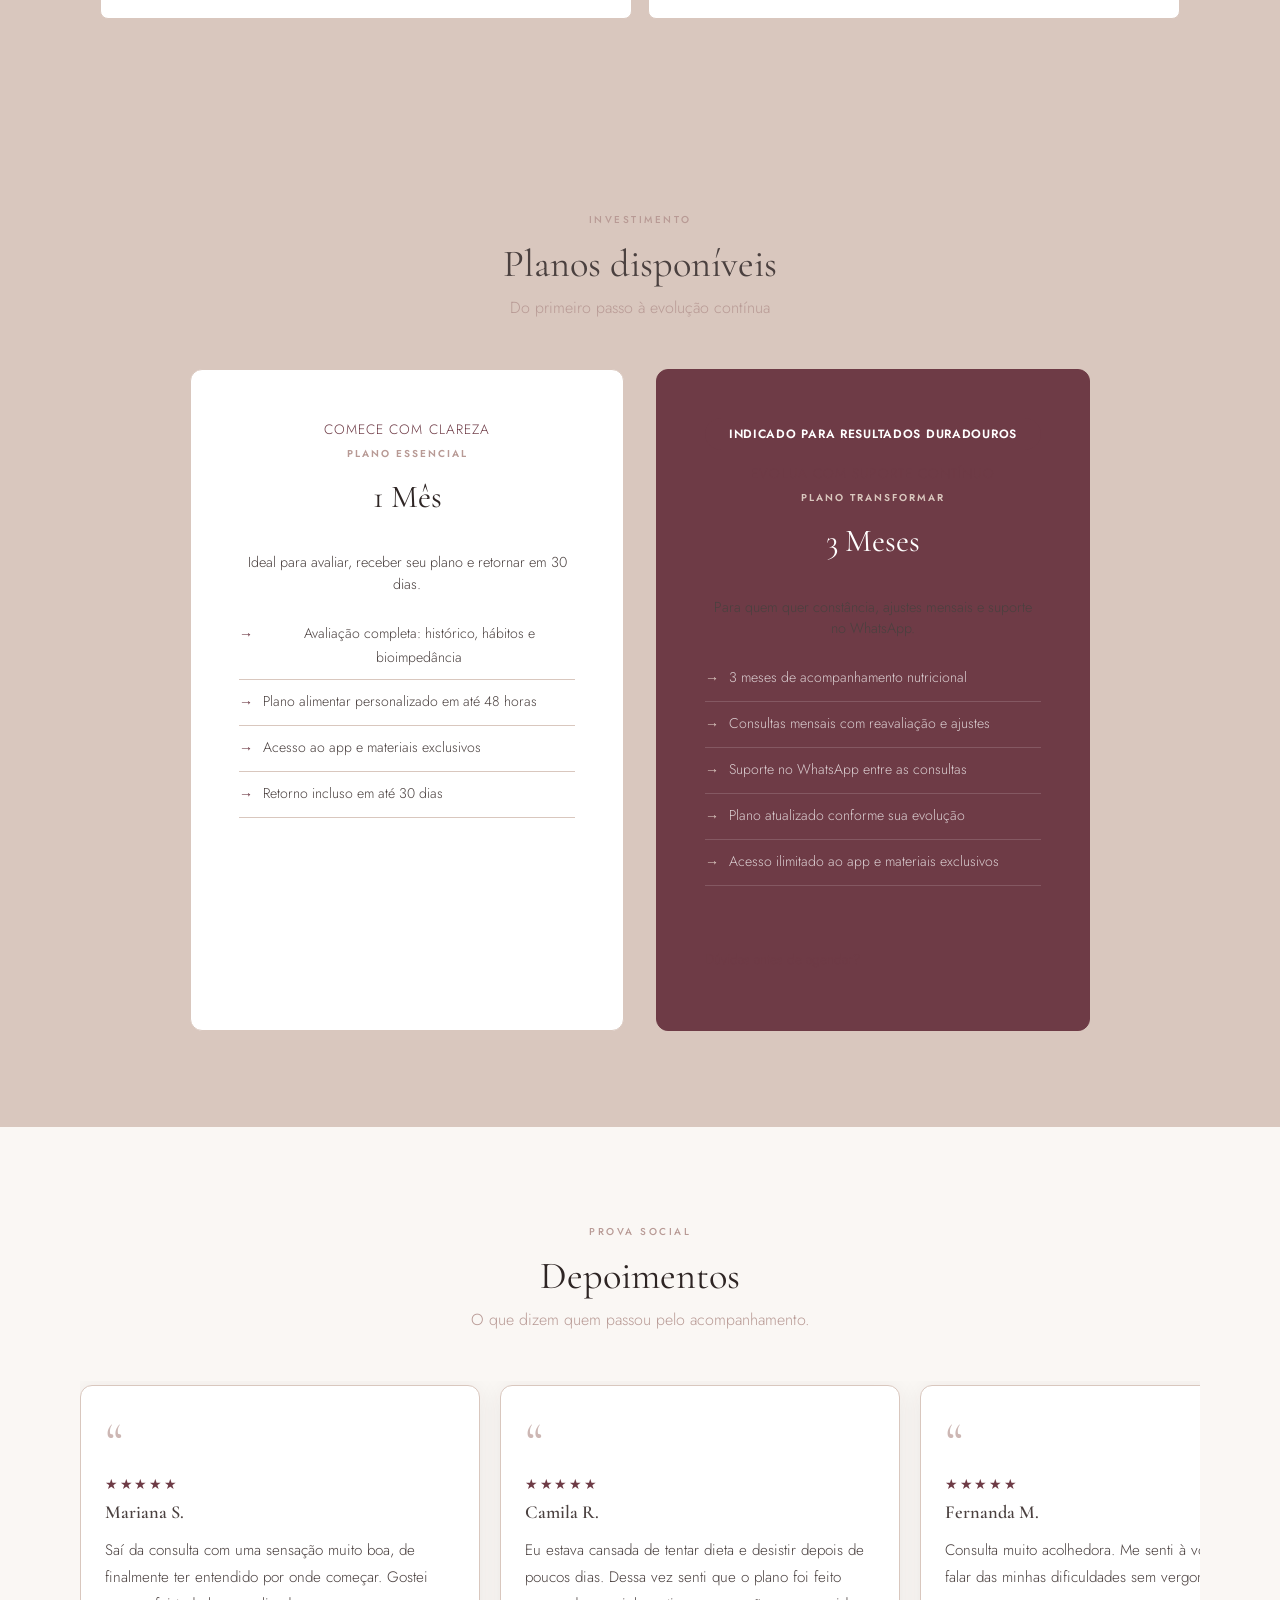
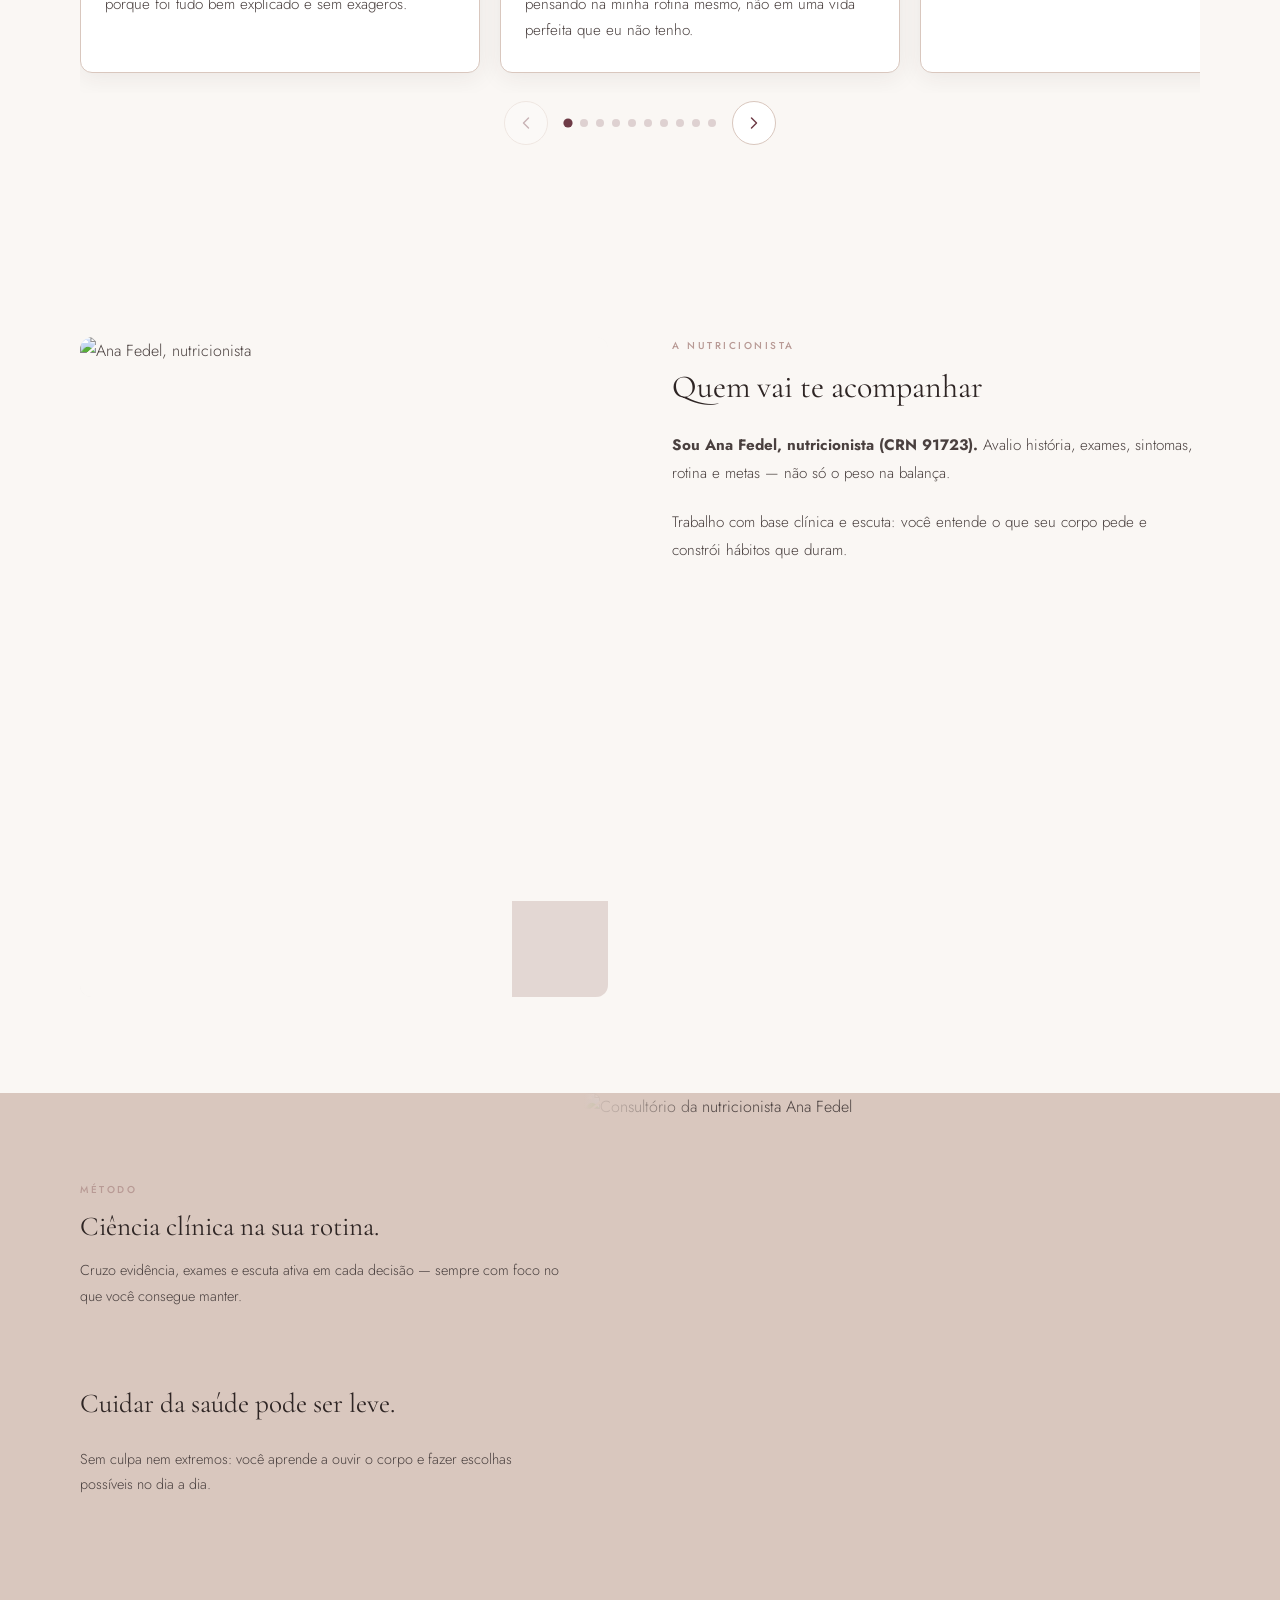
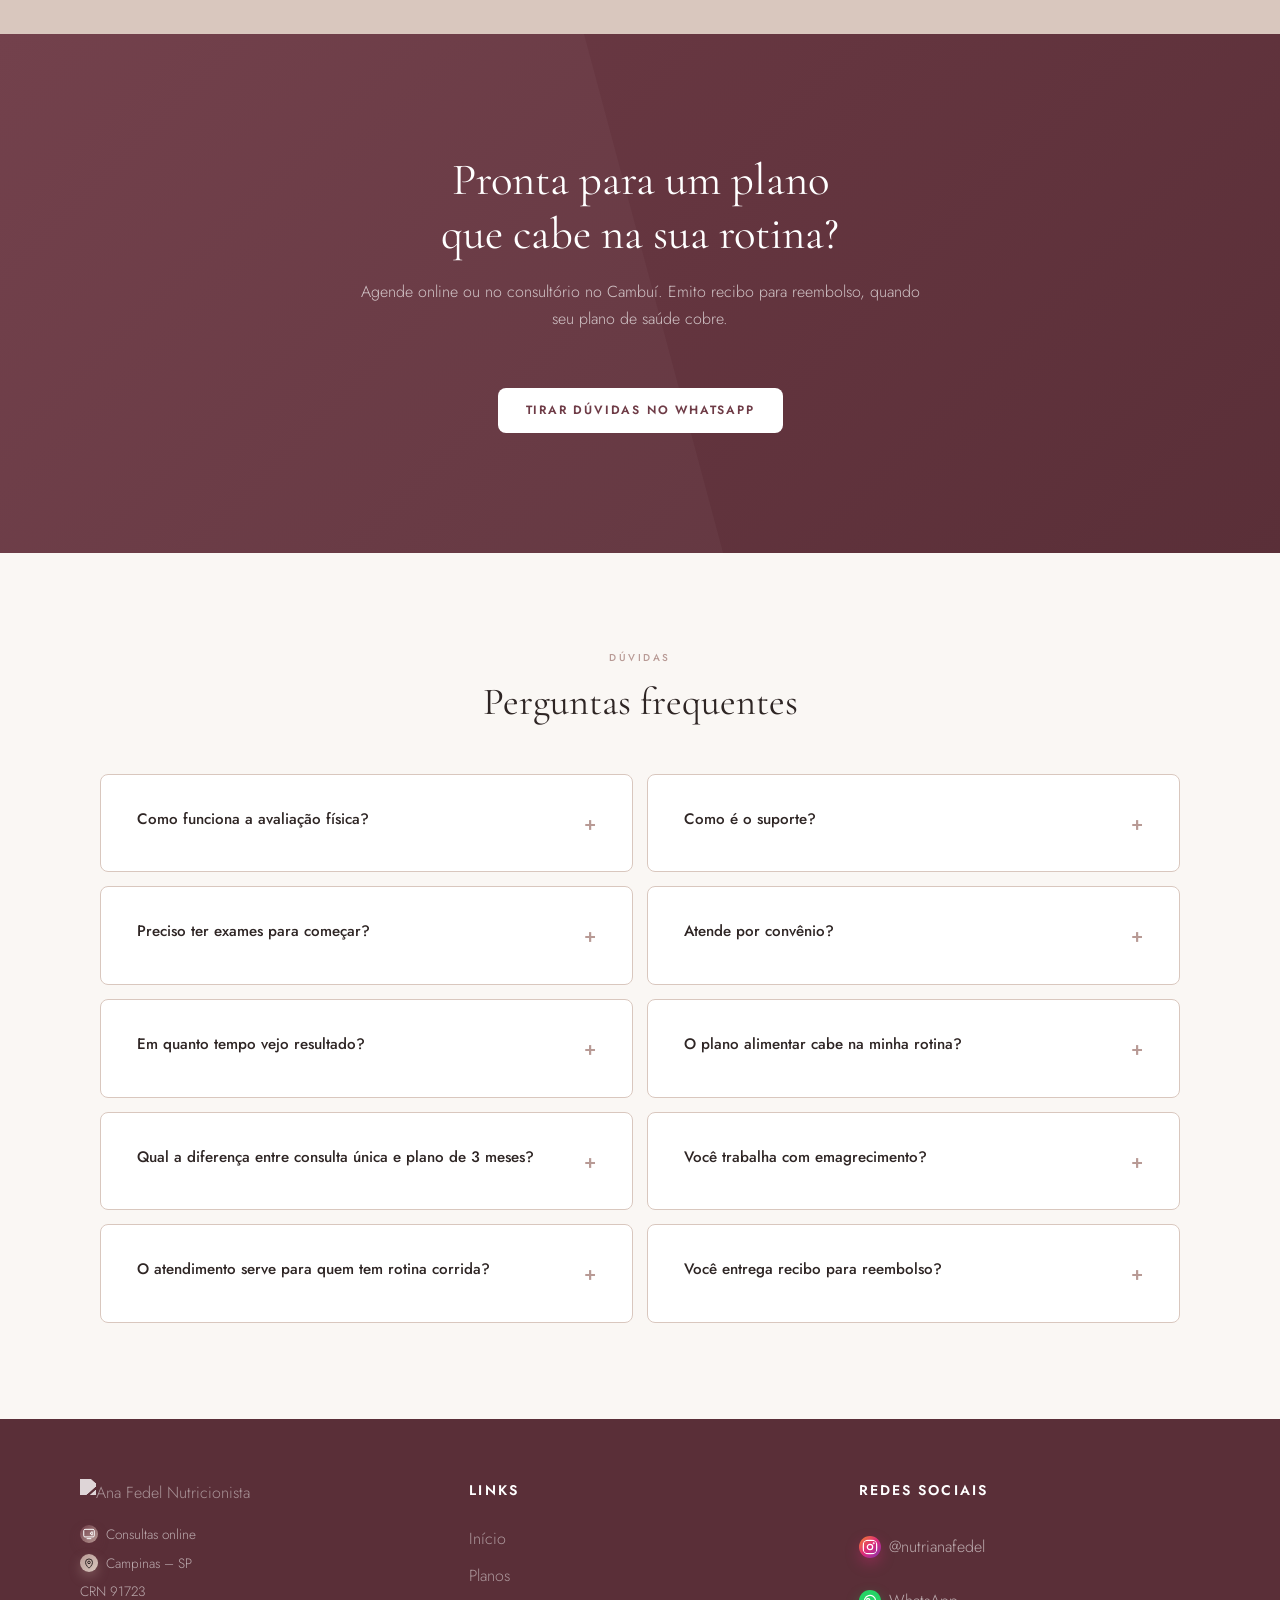
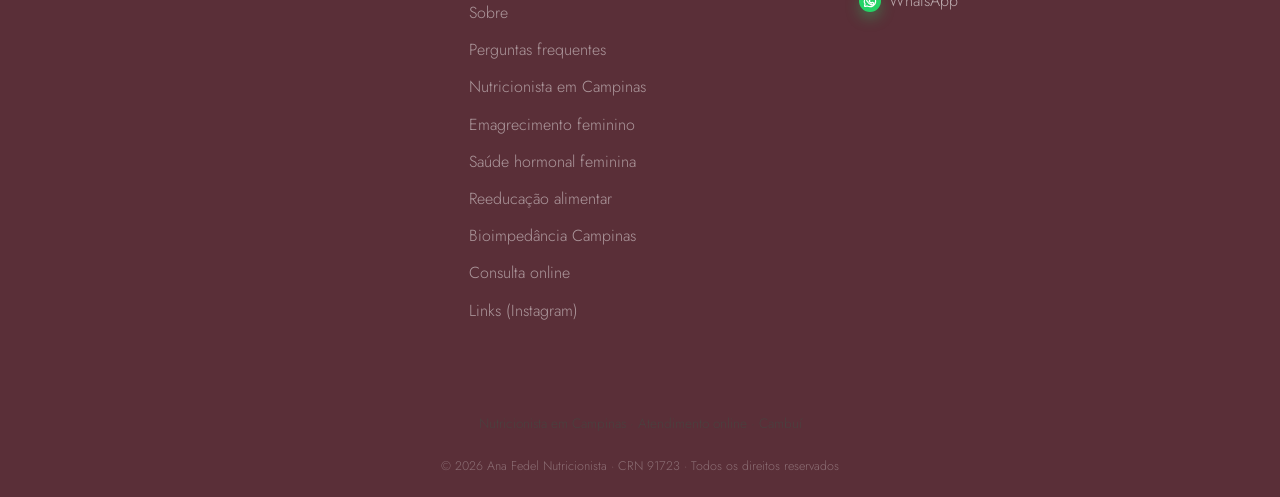
==== commit aa20c02e: "visual-qa-testing" ====
--- a/index.html
+++ b/index.html
@@ -8,7 +8,7 @@
   <meta name="theme-color" content="#6E3B46" />
   <meta name="color-scheme" content="light" />
   <title>Emagrecimento Feminino em Campinas | Ana Fedel CRN 91723</title>
-  <meta name="description" content="Nutricionista em Campinas e online para mulheres. Emagrecimento, saúde hormonal e acompanhamento nutricional personalizado com estratégia e leveza." />
+  <meta name="description" content="Emagrecimento e saúde hormonal com plano na sua rotina. Atendimento em Campinas (Cambuí) ou online, sem dietas radicais. Ana Fedel, CRN 91723." />
   <meta name="robots" content="index, follow" />
   <link rel="canonical" href="https://www.anafedel.com/" />
 
@@ -19,7 +19,7 @@
   <meta property="og:title" content="Emagrecimento Feminino em Campinas | Ana Fedel CRN 91723" />
   <meta property="og:image:width" content="1600" />
   <meta property="og:image:height" content="2133" />
-  <meta property="og:description" content="Atendimento nutricional para mulheres: emagrecimento, saúde hormonal e acompanhamento com estratégia e leveza. Campinas e online." />
+  <meta property="og:description" content="Plano alimentar na sua rotina — emagrecimento e saúde hormonal em Campinas ou online, com acompanhamento clínico." />
   <meta property="og:image" content="https://www.anafedel.com/img/hero-ana-fedel-1600.jpg" />
   <meta property="og:image:alt" content="Ana Fedel, nutricionista em Campinas" />
 
@@ -34,9 +34,6 @@
   <link rel="preconnect" href="https://fonts.gstatic.com" crossorigin />
   <link href="https://fonts.googleapis.com/css2?family=Cormorant+Garamond:ital,wght@0,300;0,400;0,500;0,600;1,300;1,400&family=Jost:wght@300;400;500;600&display=swap" rel="stylesheet" />
   <link rel="stylesheet" href="styles.css" />
-  <!-- Google Calendar Appointment Scheduling -->
-  <link href="https://calendar.google.com/calendar/scheduling-button-script.css" rel="stylesheet" />
-  <script src="https://calendar.google.com/calendar/scheduling-button-script.js" async></script>
   <style>
     /* Modal do agendamento — telas pequenas: iframe em tela cheia; só faixa superior para o Fechar. */
     @media (max-width: 1023px) {
@@ -120,7 +117,7 @@
         "name": "Ana Fedel",
         "url": "https://www.anafedel.com/",
         "image": "https://www.anafedel.com/img/hero-ana-fedel-1600.jpg",
-        "description": "Nutricionista em Campinas com foco em emagrecimento feminino, saúde hormonal e acompanhamento nutricional personalizado.",
+        "description": "Nutricionista em Campinas e online. Emagrecimento feminino, saúde hormonal e plano alimentar na rotina do paciente.",
         "identifier": {
           "@type": "PropertyValue",
           "name": "CRN",
@@ -131,6 +128,7 @@
           "name": "Campinas",
           "containedInPlace": { "@type": "Country", "name": "Brasil" }
         },
+        "workLocation": { "@id": "https://www.anafedel.com/#local" },
         "sameAs": ["https://www.instagram.com/nutrianafedel"]
       },
       {
@@ -146,13 +144,22 @@
         "@id": "https://www.anafedel.com/#local",
         "name": "Ana Fedel Nutricionista",
         "url": "https://www.anafedel.com/",
-        "telephone": "+55 19 99259-1776",
+        "image": "https://www.anafedel.com/img/hero-ana-fedel-1600.jpg",
+        "telephone": "+5519992591776",
         "address": {
           "@type": "PostalAddress",
+          "streetAddress": "R. Dr. Liráucio Gomes, 174",
           "addressLocality": "Campinas",
           "addressRegion": "SP",
+          "postalCode": "13024-490",
           "addressCountry": "BR"
-        }
+        },
+        "geo": {
+          "@type": "GeoCoordinates",
+          "latitude": -22.88841,
+          "longitude": -47.04906
+        },
+        "hasMap": "https://www.google.com/maps/search/?api=1&query=R.+Dr.+Lir%C3%A1ucio+Gomes%2C+174+-+Cambu%C3%AD%2C+Campinas+-+SP%2C+13024-490"
       },
       {
         "@type": "FAQPage",
@@ -162,7 +169,7 @@
             "name": "Como funciona a avaliação física?",
             "acceptedAnswer": {
               "@type": "Answer",
-              "text": "Presencial: bioimpedância, dobras cutâneas, medidas e fotos. Online: guia com instruções de medidas + envio de fotos e peso."
+              "text": "No presencial, faço bioimpedância, dobras, medidas e fotos. Online, envio um guia de medidas e você manda fotos e peso."
             }
           },
           {
@@ -170,7 +177,7 @@
             "name": "Como é o suporte?",
             "acceptedAnswer": {
               "@type": "Answer",
-              "text": "Acompanhamento direto comigo via WhatsApp, com respostas no mesmo dia. Inclui ajustes, orientações e suporte ao longo do processo."
+              "text": "No plano de 3 meses, você fala comigo no WhatsApp e recebo resposta no mesmo dia, com ajustes e orientações entre consultas."
             }
           },
           {
@@ -178,7 +185,7 @@
             "name": "Preciso ter exames para começar?",
             "acceptedAnswer": {
               "@type": "Answer",
-              "text": "Não é obrigatório. Podemos iniciar apenas com a consulta, e caso necessário, eu solicito exames de forma estratégica para aprofundar a investigação e otimizar seus resultados."
+              "text": "Não é obrigatório. Começamos pela consulta e peço exames só quando eles mudam sua estratégia."
             }
           },
           {
@@ -186,7 +193,7 @@
             "name": "Atende por convênio?",
             "acceptedAnswer": {
               "@type": "Answer",
-              "text": "No momento, não trabalho com convênios. Porém, tenho formas especiais de atendimento para te ajudar a iniciar seu acompanhamento."
+              "text": "Não atendo por convênio. Emito recibo para você solicitar reembolso, se seu plano permitir."
             }
           },
           {
@@ -194,15 +201,15 @@
             "name": "Em quanto tempo vejo resultado?",
             "acceptedAnswer": {
               "@type": "Answer",
-              "text": "Cada corpo tem seu ritmo. Muitas pacientes relatam melhora de energia e redução de inchaço nas primeiras semanas. Resultados consistentes dependem de constância e acompanhamento."
-            }
-          },
-          {
-            "@type": "Question",
-            "name": "O plano alimentar é difícil de seguir?",
-            "acceptedAnswer": {
-              "@type": "Answer",
-              "text": "O plano é personalizado para sua rotina real, com estratégia possível de manter no dia a dia."
+              "text": "Cada corpo tem seu ritmo. Muitas pacientes sentem mais energia e menos inchaço nas primeiras semanas. Resultados duradouros vêm com constância e acompanhamento."
+            }
+          },
+          {
+            "@type": "Question",
+            "name": "O plano alimentar cabe na minha rotina?",
+            "acceptedAnswer": {
+              "@type": "Answer",
+              "text": "Sim — monto o plano para sua rotina real, com metas e refeições que você consegue seguir no dia a dia."
             }
           },
           {
@@ -210,7 +217,7 @@
             "name": "Qual a diferença entre consulta única e plano de 3 meses?",
             "acceptedAnswer": {
               "@type": "Answer",
-              "text": "A consulta única ajuda a começar com avaliação e direcionamento. O plano de 3 meses inclui acompanhamento contínuo, ajustes e suporte mais próximo para resultados consistentes."
+              "text": "O Essencial (1 mês) inclui avaliação, plano e retorno. O Transformar (3 meses) acrescenta consultas mensais, ajustes e WhatsApp entre visitas."
             }
           },
           {
@@ -218,7 +225,7 @@
             "name": "Você trabalha com emagrecimento?",
             "acceptedAnswer": {
               "@type": "Answer",
-              "text": "Sim. O foco é emagrecimento feminino com estratégia, sem dietas extremas e com acompanhamento individualizado."
+              "text": "Sim. Trabalho com emagrecimento feminino, estratégia clínica e acompanhamento individualizado — sem dietas radicais."
             }
           },
           {
@@ -226,7 +233,7 @@
             "name": "O atendimento serve para quem tem rotina corrida?",
             "acceptedAnswer": {
               "@type": "Answer",
-              "text": "Sim. O plano é construído para sua rotina real, com ajustes práticos e constância possível."
+              "text": "Sim. Adapto refeições e horários à sua agenda — o plano precisa caber na vida que você já tem."
             }
           },
           {
@@ -234,7 +241,7 @@
             "name": "Você entrega recibo para reembolso?",
             "acceptedAnswer": {
               "@type": "Answer",
-              "text": "Sim, emito recibo para solicitação de reembolso quando aplicável."
+              "text": "Sim. Emito recibo para você pedir reembolso ao plano de saúde, quando a cobertura permitir."
             }
           }
         ]
@@ -248,21 +255,26 @@
   <div id="page-loader" class="page-loader" role="status" aria-live="polite" aria-busy="true">
     <div class="page-loader__inner">
       <span class="page-loader__spinner" aria-hidden="true"></span>
-      <span class="page-loader__text">Carregando…</span>
+      <span class="page-loader__text">Um instante…</span>
     </div>
   </div>
-
-  <a class="skip-link" href="#conteudo">Ir para o conteúdo</a>
 
   <header>
     <nav id="navbar" class="site-nav" aria-label="Navegação principal">
       <a href="#inicio" class="nav-logo" aria-label="Ana Fedel Nutricionista — início">
         <img src="./img/logo.svg" alt="" width="120" height="40" decoding="async" aria-hidden="true" />
       </a>
-      <div class="nav-links">
-        <a href="#planos">Planos</a>
-        <a href="#metodo">Método</a>
-        <a href="#faq">FAQ</a>
+      <button type="button" class="nav-toggle" aria-expanded="false" aria-controls="nav-menu" aria-label="Abrir menu">
+        <span class="nav-toggle__lines" aria-hidden="true"></span>
+      </button>
+      <div id="nav-menu" class="nav-menu">
+        <div class="nav-menu__inner">
+          <a href="#planos">Planos</a>
+          <a href="#metodo">Método</a>
+          <a href="#faq">FAQ</a>
+          <a href="#depoimentos">Depoimentos</a>
+          <a class="nav-menu__cta" href="#planos">Ver planos e valores</a>
+        </div>
       </div>
     </nav>
   </header>
@@ -275,19 +287,19 @@
       </div>
       <div class="hero-left reveal">
         <p class="hero-eyebrow">Nutricionista · Saúde Feminina</p>
-        <p class="hero-trust">Atendimento online e presencial em Campinas — Cambuí · CRN 91723</p>
+        <p class="hero-trust">Campinas (Cambuí) e online · CRN 91723</p>
         <h1 id="hero-titulo" class="hero-title">
-          Emagrecimento feminino com estratégia,<br>
-          <em>leveza</em> e acompanhamento individualizado.
+          Emagrecimento feminino com<br>
+          <em>estratégia</em> e leveza.
         </h1>
         <div class="hero-cta-block">
           <p class="hero-subtitle">
-            Atendimento nutricional para mulheres que querem emagrecer, melhorar sintomas, cuidar da saúde hormonal e construir uma rotina alimentar possível — sem dietas extremas e sem culpa.
+            Para mulheres que querem emagrecer e cuidar dos hormônios com um plano realista — sem dietas radicais nem culpa.
           </p>
           <div class="hero-cta-actions">
-            <div class="gcal-schedule-host gcal-schedule-host--primary gcal-schedule-host--hero" data-gcal-label="Agendar minha consulta"></div>
-            <a class="btn-outline" href="#planos">Conhecer os planos</a>
-            <a class="btn-outline hero-whatsapp-btn" data-wa="general" href="#">Falar comigo</a>
+            <div class="gcal-schedule-host gcal-schedule-host--primary gcal-schedule-host--hero" data-gcal-label="Agendar consulta"></div>
+            <a class="btn-outline" href="#planos">Ver planos e valores</a>
+            <a class="btn-outline hero-whatsapp-btn" data-wa="general" href="https://wa.me/5519992591776?text=Ol%C3%A1%2C%20Ana!%20Vim%20pelo%20site%20e%20gostaria%20de%20saber%20mais%20sobre%20o%20acompanhamento%20nutricional." target="_blank" rel="noopener noreferrer">Tirar dúvidas no WhatsApp</a>
           </div>
         </div>
       </div>
@@ -297,35 +309,35 @@
     <section id="identificacao" class="section section-center" aria-labelledby="titulo-identificacao">
       <div class="reveal">
         <span class="section-label">Identificação</span>
-        <h2 id="titulo-identificacao" class="section-title">Você sente que faz tudo certo e mesmo assim não evolui?</h2>
-        <p class="section-pain">Muitas mulheres chegam até mim cansadas de dietas restritivas, culpa e promessas rápidas. O que falta não é força de vontade — é estratégia, escuta e um plano que converse com sua rotina e com o que seu corpo está pedindo.</p>
+        <h2 id="titulo-identificacao" class="section-title">Você faz tudo certo e mesmo assim não evolui?</h2>
+        <p class="section-pain">Você não precisa de mais força de vontade. Precisa de estratégia, escuta e um plano que respeite sua rotina e o que seu corpo pede.</p>
       </div>
     </section>
 
     <!-- FOR WHOM -->
     <section id="especialidades" class="section" aria-labelledby="titulo-especialidades">
       <span class="section-label reveal" style="text-align: center; display: block;">Especialidades</span>
-      <h2 id="titulo-especialidades" class="section-title reveal" style="text-align: center;">Pra quem é o meu acompanhamento?</h2>
+      <h2 id="titulo-especialidades" class="section-title reveal" style="text-align: center;">Para quem é este acompanhamento?</h2>
       <div class="for-whom-grid">
         <div class="for-whom-item reveal">
-          <h3 class="for-whom-heading">Saúde da mulher e equilíbrio hormonal</h3>
-          <p>TPM, SOP, menopausa e sintomas hormonais.</p>
-          <a class="for-whom-link" href="saude-hormonal-feminina.html">Saúde hormonal feminina</a>
+          <h3 class="for-whom-heading">Equilíbrio hormonal</h3>
+          <p>Alivie TPM, SOP e menopausa com alimentação alinhada ao seu ciclo.</p>
+          <a class="for-whom-link" href="saude-hormonal-feminina.html">Ver como funciona</a>
         </div>
         <div class="for-whom-item reveal">
-          <h3 class="for-whom-heading">Emagrecimento e gestão metabólica</h3>
-          <p>Perda de peso com estratégia, sem terrorismo nutricional.</p>
-          <a class="for-whom-link" href="emagrecimento-feminino.html">Emagrecimento feminino</a>
+          <h3 class="for-whom-heading">Emagrecimento</h3>
+          <p>Emagreça com estratégia — sem passar fome nem viver de proibições.</p>
+          <a class="for-whom-link" href="emagrecimento-feminino.html">Ver como funciona</a>
         </div>
         <div class="for-whom-item reveal">
-          <h3 class="for-whom-heading">Saúde digestiva e imunidade</h3>
-          <p>Inchaço, intestino irregular e desconfortos digestivos.</p>
-          <a class="for-whom-link" href="reeducacao-alimentar.html">Reeducação alimentar</a>
+          <h3 class="for-whom-heading">Intestino e energia</h3>
+          <p>Diminua inchaço e desconforto intestinal no seu dia a dia.</p>
+          <a class="for-whom-link" href="reeducacao-alimentar.html">Ver como funciona</a>
         </div>
         <div class="for-whom-item reveal">
-          <h3 class="for-whom-heading">Longevidade e vitalidade</h3>
-          <p>Preservação de massa muscular, energia e autonomia ao longo dos anos.</p>
-          <a class="for-whom-link" href="reeducacao-alimentar.html">Hábitos sustentáveis</a>
+          <h3 class="for-whom-heading">Vitalidade</h3>
+          <p>Tenha mais energia e preserve massa muscular com hábitos sustentáveis.</p>
+          <a class="for-whom-link" href="nutricionista-em-campinas.html">Ver como funciona</a>
         </div>
       </div>
     </section>
@@ -339,18 +351,18 @@
       <div class="how-grid">
         <div class="how-card reveal">
           <div class="how-card-num" aria-hidden="true">01</div>
-          <h3>Investigação profunda</h3>
-          <p>Analiso sua história, exames laboratoriais e sinais clínicos para entender seu ponto de partida real.</p>
+          <h3>Investigação clínica</h3>
+          <p>Analiso sua história, exames e sintomas para mapear seu ponto de partida.</p>
         </div>
         <div class="how-card reveal">
           <div class="how-card-num" aria-hidden="true">02</div>
-          <h3>Plano personalizado</h3>
-          <p>Nada de cardápios genéricos. O plano é construído de acordo com sua rotina, preferências e necessidades.</p>
+          <h3>Plano na sua rotina</h3>
+          <p>Você recebe plano personalizado em até 48 horas — feito para o seu dia a dia.</p>
         </div>
         <div class="how-card reveal">
           <div class="how-card-num" aria-hidden="true">03</div>
-          <h3>Acompanhamento contínuo</h3>
-          <p>Você recebe suporte para ajustes, evolução e constância ao longo de todo o processo — incluindo <a href="bioimpedancia-campinas.html">bioimpedância em Campinas</a> no presencial.</p>
+          <h3>Acompanhamento</h3>
+          <p>Ajusto sua estratégia no WhatsApp. No presencial, acompanho com <a href="bioimpedancia-campinas.html">bioimpedância em Campinas</a>.</p>
         </div>
       </div>
     </section>
@@ -359,15 +371,15 @@
     <section id="diferenciais" class="section section-alt" aria-labelledby="titulo-diferenciais">
       <div class="section-center reveal">
         <span class="section-label">Diferenciais</span>
-        <h2 id="titulo-diferenciais" class="section-title">Por que meu acompanhamento é diferente?</h2>
+        <h2 id="titulo-diferenciais" class="section-title">Por que escolher este acompanhamento?</h2>
       </div>
       <div class="for-whom-grid">
-        <div class="for-whom-item reveal"><p>Investigação clínica completa e individualizada.</p></div>
-        <div class="for-whom-item reveal"><p>Plano alimentar ajustado à sua rotina.</p></div>
-        <div class="for-whom-item reveal"><p>Interpretação de exames quando necessário.</p></div>
-        <div class="for-whom-item reveal"><p>Suporte direto via WhatsApp.</p></div>
-        <div class="for-whom-item reveal"><p>Bioimpedância e avaliação corporal no consultório.</p></div>
-        <div class="for-whom-item reveal"><p>Sem terrorismo nutricional — estratégia com leveza.</p></div>
+        <div class="for-whom-item reveal"><p>Monto seu plano só depois de entender seu corpo.</p></div>
+        <div class="for-whom-item reveal"><p>Adapto tudo à sua rotina — nada de modelo genérico.</p></div>
+        <div class="for-whom-item reveal"><p>Peço exames apenas quando mudam sua estratégia.</p></div>
+        <div class="for-whom-item reveal"><p>Respondo no WhatsApp entre consultas (plano de 3 meses).</p></div>
+        <div class="for-whom-item reveal"><p>Acompanho sua evolução com bioimpedância no consultório.</p></div>
+        <div class="for-whom-item reveal"><p>Sem terrorismo nutricional: só o que você consegue manter.</p></div>
       </div>
     </section>
 
@@ -375,36 +387,36 @@
     <section id="planos" class="section section-alt section-center" aria-labelledby="titulo-planos">
       <span class="section-label reveal">Investimento</span>
       <h2 id="titulo-planos" class="section-title reveal">Planos disponíveis</h2>
-      <p class="plans-intro reveal">Escolha o nível do seu comprometimento</p>
+      <p class="plans-intro reveal">Do primeiro passo à evolução contínua</p>
       <div class="plans-grid">
         <div class="plan-card reveal">
-          <p class="plan-tagline">Para começar com clareza</p>
+          <p class="plan-tagline">Comece com clareza</p>
           <div class="plan-name">Plano Essencial</div>
           <div class="plan-duration">1 Mês</div>
-          <p class="plan-audience">Ideal para quem quer avaliação, direcionamento e um plano personalizado para dar o primeiro passo.</p>
+          <p class="plan-audience">Ideal para avaliar, receber seu plano e retornar em 30 dias.</p>
           <ul>
-            <li>Avaliação completa (histórico, hábitos e bioimpedância)</li>
-            <li>Plano alimentar individualizado entregue em até 48h</li>
-            <li>Acesso ao aplicativo e materiais exclusivos</li>
-            <li>Retorno em até 30 dias</li>
+            <li>Avaliação completa: histórico, hábitos e bioimpedância</li>
+            <li>Plano alimentar personalizado em até 48 horas</li>
+            <li>Acesso ao app e materiais exclusivos</li>
+            <li>Retorno incluso em até 30 dias</li>
           </ul>
-          <div class="gcal-schedule-host gcal-schedule-host--outline" data-gcal-label="Quero iniciar meu acompanhamento"></div>
+          <div class="gcal-schedule-host gcal-schedule-host--outline" data-gcal-label="Agendar Plano Essencial"></div>
         </div>
         <div class="plan-card featured reveal">
-          <span class="plan-badge">Mais recomendado para resultados consistentes</span>
-          <p class="plan-tagline">Para evoluir com acompanhamento</p>
+          <span class="plan-badge">Indicado para resultados duradouros</span>
+          <p class="plan-tagline">Evolua com suporte contínuo</p>
           <div class="plan-name">Plano Transformar</div>
           <div class="plan-duration">3 Meses</div>
-          <p class="plan-audience">Para quem busca constância, ajustes ao longo do tempo e suporte mais próximo entre as consultas.</p>
+          <p class="plan-audience">Para quem quer constância, ajustes mensais e suporte no WhatsApp.</p>
           <ul>
-            <li>3 meses de acompanhamento completo</li>
-            <li>Consultas mensais com reavaliação e ajustes no plano</li>
-            <li>Suporte entre consultas via WhatsApp</li>
-            <li>Plano alimentar atualizado conforme evolução</li>
-            <li>Acesso ilimitado ao aplicativo e materiais exclusivos</li>
+            <li>3 meses de acompanhamento nutricional</li>
+            <li>Consultas mensais com reavaliação e ajustes</li>
+            <li>Suporte no WhatsApp entre as consultas</li>
+            <li>Plano atualizado conforme sua evolução</li>
+            <li>Acesso ilimitado ao app e materiais exclusivos</li>
           </ul>
-          <div class="gcal-schedule-host gcal-schedule-host--outline" data-gcal-label="Quero iniciar meu acompanhamento"></div>
-          <a class="plan-whatsapp-link" data-wa="transformar" href="#">Dúvidas? Falar no WhatsApp</a>
+          <div class="gcal-schedule-host gcal-schedule-host--outline" data-gcal-label="Agendar Plano Transformar"></div>
+          <a class="plan-whatsapp-link" data-wa="transformar" href="https://wa.me/5519992591776?text=Ol%C3%A1%2C%20Ana!%20Tenho%20interesse%20no%20Plano%20Transformar%20de%203%20meses.%20Pode%20me%20passar%20mais%20informa%C3%A7%C3%B5es%3F" target="_blank" rel="noopener noreferrer">Dúvidas antes de agendar?</a>
         </div>
       </div>
     </section>
@@ -414,11 +426,102 @@
       <div class="section-center reveal">
         <span class="section-label">Prova social</span>
         <h2 id="titulo-depoimentos" class="section-title">Depoimentos</h2>
-        <p class="plans-intro">Pacientes relatam uma experiência acolhedora, organizada e realista, com planos pensados para a rotina.</p>
-      </div>
-      <div class="faq-grid">
-        <div class="faq-item reveal"><div class="faq-answer" style="opacity:1;transform:none;">Depoimentos em breve (aguardando autorizações).</div></div>
-        <div class="faq-item reveal"><div class="faq-answer" style="opacity:1;transform:none;">Depoimentos em breve (aguardando autorizações).</div></div>
+        <p class="plans-intro">O que dizem quem passou pelo acompanhamento.</p>
+      </div>
+      <div class="testimonial-carousel reveal" data-testimonial-carousel tabindex="0">
+        <div class="testimonial-carousel__viewport">
+          <div class="testimonial-carousel__track" role="list" aria-label="Lista de depoimentos">
+        <article class="testimonial-card" role="listitem">
+          <span class="testimonial-card__mark" aria-hidden="true">“</span>
+          <p class="testimonial-card__stars" aria-label="Avaliação: 5 de 5 estrelas"><span aria-hidden="true">★★★★★</span></p>
+          <p class="testimonial-card__author">Mariana S.</p>
+          <blockquote class="testimonial-card__text">
+            <p>Saí da consulta com uma sensação muito boa, de finalmente ter entendido por onde começar. Gostei porque foi tudo bem explicado e sem exageros.</p>
+          </blockquote>
+        </article>
+        <article class="testimonial-card" role="listitem">
+          <span class="testimonial-card__mark" aria-hidden="true">“</span>
+          <p class="testimonial-card__stars" aria-label="Avaliação: 5 de 5 estrelas"><span aria-hidden="true">★★★★★</span></p>
+          <p class="testimonial-card__author">Camila R.</p>
+          <blockquote class="testimonial-card__text">
+            <p>Eu estava cansada de tentar dieta e desistir depois de poucos dias. Dessa vez senti que o plano foi feito pensando na minha rotina mesmo, não em uma vida perfeita que eu não tenho.</p>
+          </blockquote>
+        </article>
+        <article class="testimonial-card" role="listitem">
+          <span class="testimonial-card__mark" aria-hidden="true">“</span>
+          <p class="testimonial-card__stars" aria-label="Avaliação: 5 de 5 estrelas"><span aria-hidden="true">★★★★★</span></p>
+          <p class="testimonial-card__author">Fernanda M.</p>
+          <blockquote class="testimonial-card__text">
+            <p>Consulta muito acolhedora. Me senti à vontade para falar das minhas dificuldades sem vergonha.</p>
+          </blockquote>
+        </article>
+        <article class="testimonial-card" role="listitem">
+          <span class="testimonial-card__mark" aria-hidden="true">“</span>
+          <p class="testimonial-card__stars" aria-label="Avaliação: 5 de 5 estrelas"><span aria-hidden="true">★★★★★</span></p>
+          <p class="testimonial-card__author">Juliana P.</p>
+          <blockquote class="testimonial-card__text">
+            <p>O que mais gostei foi a forma leve de explicar as coisas. Não teve terrorismo, não teve bronca, só orientação clara e possível de seguir.</p>
+          </blockquote>
+        </article>
+        <article class="testimonial-card" role="listitem">
+          <span class="testimonial-card__mark" aria-hidden="true">“</span>
+          <p class="testimonial-card__stars" aria-label="Avaliação: 5 de 5 estrelas"><span aria-hidden="true">★★★★★</span></p>
+          <p class="testimonial-card__author">Bruna L.</p>
+          <blockquote class="testimonial-card__text">
+            <p>Fiquei surpresa com a atenção aos detalhes. Ela perguntou sobre meus horários, preferências, rotina de trabalho e até os momentos em que eu mais sentia vontade de beliscar. Fez bastante diferença.</p>
+          </blockquote>
+        </article>
+        <article class="testimonial-card" role="listitem">
+          <span class="testimonial-card__mark" aria-hidden="true">“</span>
+          <p class="testimonial-card__stars" aria-label="Avaliação: 5 de 5 estrelas"><span aria-hidden="true">★★★★★</span></p>
+          <p class="testimonial-card__author">Renata A.</p>
+          <blockquote class="testimonial-card__text">
+            <p>Atendimento excelente! Saí com um plano organizado, mas sem aquela sensação de restrição que eu já conhecia de outras experiências.</p>
+          </blockquote>
+        </article>
+        <article class="testimonial-card" role="listitem">
+          <span class="testimonial-card__mark" aria-hidden="true">“</span>
+          <p class="testimonial-card__stars" aria-label="Avaliação: 5 de 5 estrelas"><span aria-hidden="true">★★★★★</span></p>
+          <p class="testimonial-card__author">Patrícia M.</p>
+          <blockquote class="testimonial-card__text">
+            <p>Foi a primeira vez que consegui olhar para a alimentação sem me sentir culpada o tempo todo. A consulta foi leve, humana e muito esclarecedora.</p>
+          </blockquote>
+        </article>
+        <article class="testimonial-card" role="listitem">
+          <span class="testimonial-card__mark" aria-hidden="true">“</span>
+          <p class="testimonial-card__stars" aria-label="Avaliação: 5 de 5 estrelas"><span aria-hidden="true">★★★★★</span></p>
+          <p class="testimonial-card__author">Larissa F.</p>
+          <blockquote class="testimonial-card__text">
+            <p>Gostei muito. Explica bem, escuta com calma e passa segurança.</p>
+          </blockquote>
+        </article>
+        <article class="testimonial-card" role="listitem">
+          <span class="testimonial-card__mark" aria-hidden="true">“</span>
+          <p class="testimonial-card__stars" aria-label="Avaliação: 5 de 5 estrelas"><span aria-hidden="true">★★★★★</span></p>
+          <p class="testimonial-card__author">Isabela C.</p>
+          <blockquote class="testimonial-card__text">
+            <p>Eu precisava de algo prático, porque minha semana é corrida e eu não consigo seguir cardápio complicado. As orientações foram simples, diretas e fizeram sentido para o meu dia a dia.</p>
+          </blockquote>
+        </article>
+        <article class="testimonial-card" role="listitem">
+          <span class="testimonial-card__mark" aria-hidden="true">“</span>
+          <p class="testimonial-card__stars" aria-label="Avaliação: 5 de 5 estrelas"><span aria-hidden="true">★★★★★</span></p>
+          <p class="testimonial-card__author">Aline T.</p>
+          <blockquote class="testimonial-card__text">
+            <p>Cheguei meio insegura, achando que ia ouvir tudo que eu fazia errado. Mas foi o contrário: me senti acolhida e saí motivada a começar com calma, sem pressão.</p>
+          </blockquote>
+        </article>
+          </div>
+        </div>
+        <div class="testimonial-carousel__controls">
+          <button type="button" class="testimonial-carousel__btn" data-carousel-prev aria-label="Depoimento anterior">
+            <svg width="20" height="20" viewBox="0 0 24 24" fill="none" aria-hidden="true"><path d="M15 6l-6 6 6 6" stroke="currentColor" stroke-width="1.75" stroke-linecap="round" stroke-linejoin="round"/></svg>
+          </button>
+          <div class="testimonial-carousel__dots" role="tablist" aria-label="Selecionar depoimento"></div>
+          <button type="button" class="testimonial-carousel__btn" data-carousel-next aria-label="Próximo depoimento">
+            <svg width="20" height="20" viewBox="0 0 24 24" fill="none" aria-hidden="true"><path d="M9 6l6 6-6 6" stroke="currentColor" stroke-width="1.75" stroke-linecap="round" stroke-linejoin="round"/></svg>
+          </button>
+        </div>
       </div>
     </section>
 
@@ -426,19 +529,19 @@
     <section id="sobre" class="section" aria-labelledby="titulo-sobre">
       <div class="about-grid">
         <div class="about-img reveal">
-          <img src="./img/branca.jpg" alt="Ana Fedel, nutricionista" loading="lazy" decoding="async" />
+          <img src="./img/branca.jpeg" alt="Ana Fedel, nutricionista" loading="lazy" decoding="async" />
           <div class="about-img-accent" aria-hidden="true"></div>
         </div>
         <div class="about-text reveal">
           <span class="section-label">A nutricionista</span>
-          <h2 id="titulo-sobre">Quem será a nutri a te acompanhar?</h2>
+          <h2 id="titulo-sobre">Quem vai te acompanhar</h2>
           <p>
-            <strong>Sou Ana Fedel, nutricionista,</strong> e meu trabalho é olhar para você de forma completa: sua história, seus exames, seus sintomas, sua rotina e seus objetivos.
+            <strong>Sou Ana Fedel, nutricionista (CRN 91723).</strong> Avalio história, exames, sintomas, rotina e metas — não só o peso na balança.
           </p>
           <p>
-            Aqui, a nutrição não é sobre restrição, culpa ou dietas prontas. É sobre entender o que o seu corpo está tentando comunicar e construir um plano possível, inteligente e sustentável.
+            Trabalho com base clínica e escuta: você entende o que seu corpo pede e constrói hábitos que duram.
           </p>
-          <div class="gcal-schedule-host gcal-schedule-host--primary about-cta" data-gcal-label="Agendar minha consulta"></div>
+          <div class="gcal-schedule-host gcal-schedule-host--primary about-cta" data-gcal-label="Agendar consulta"></div>
         </div>
       </div>
     </section>
@@ -449,27 +552,30 @@
         <div>
           <div class="philosophy-item reveal">
             <span class="section-label">Método</span>
-            <h2 id="titulo-metodo" class="philosophy-title">Nutrição baseada em ciência e prática clínica.</h2>
-            <p>Meu atendimento é fundamentado em evidências, análise clínica e interpretação de exames laboratoriais. Cada estratégia é pensada com precisão para gerar resultados reais e sustentáveis.</p>
+            <h2 id="titulo-metodo" class="philosophy-title">Ciência clínica na sua rotina.</h2>
+            <p>Cruzo evidência, exames e escuta ativa em cada decisão — sempre com foco no que você consegue manter.</p>
           </div>
           <div class="philosophy-item reveal">
-            <h3 class="philosophy-title">Cuidar da saúde também pode ser leve.</h3>
-            <p>Sem culpa, sem extremos e sem rigidez. Aqui, você aprende a entender seu corpo e construir um caminho possível para sua rotina.</p>
+            <h3 class="philosophy-title">Cuidar da saúde pode ser leve.</h3>
+            <p>Sem culpa nem extremos: você aprende a ouvir o corpo e fazer escolhas possíveis no dia a dia.</p>
           </div>
         </div>
         <div class="philosophy-imgs reveal">
-          <img src="./img/consultorio.PNG" alt="Consultório da nutricionista Ana Fedel" loading="lazy" decoding="async" />
+          <picture>
+            <source srcset="./img/consultorio.jpg" type="image/jpeg" />
+            <img src="./img/consultorio.jpg" width="1400" height="933" alt="Consultório da nutricionista Ana Fedel" loading="lazy" decoding="async" />
+          </picture>
         </div>
       </div>
     </section>
 
     <!-- CTA -->
     <section class="cta-section" aria-labelledby="titulo-cta">
-      <h2 id="titulo-cta" class="reveal">Pronta para cuidar do seu corpo<br>com mais estratégia, leveza e acompanhamento?</h2>
-      <p class="reveal">Agende sua consulta e dê o primeiro passo para uma rotina alimentar mais clara, possível e alinhada com seus objetivos.</p>
+      <h2 id="titulo-cta" class="reveal">Pronta para um plano<br>que cabe na sua rotina?</h2>
+      <p class="reveal">Agende online ou no consultório no Cambuí. Emito recibo para reembolso, quando seu plano de saúde cobre.</p>
       <div class="cta-actions reveal">
-        <div class="gcal-schedule-host gcal-schedule-host--light" data-gcal-label="Agendar minha consulta"></div>
-        <a class="btn-light cta-whatsapp-btn" data-wa="general" href="#"><span>Falar comigo</span></a>
+        <div class="gcal-schedule-host gcal-schedule-host--light" data-gcal-label="Agendar consulta"></div>
+        <a class="btn-light cta-whatsapp-btn" data-wa="general" href="https://wa.me/5519992591776?text=Ol%C3%A1%2C%20Ana!%20Vim%20pelo%20site%20e%20gostaria%20de%20saber%20mais%20sobre%20o%20acompanhamento%20nutricional." target="_blank" rel="noopener noreferrer"><span>Tirar dúvidas no WhatsApp</span></a>
       </div>
     </section>
 
@@ -485,70 +591,70 @@
             Como funciona a avaliação física?
             <span class="faq-icon" aria-hidden="true">+</span>
           </summary>
-          <div class="faq-answer">Presencial: bioimpedância, dobras cutâneas, medidas e fotos. Online: guia com instruções de medidas + envio de fotos e peso.</div>
+          <div class="faq-answer">No presencial, faço bioimpedância, dobras, medidas e fotos. Online, envio um guia de medidas e você manda fotos e peso.</div>
         </details>
         <details class="faq-item reveal">
           <summary class="faq-question">
             Como é o suporte?
             <span class="faq-icon" aria-hidden="true">+</span>
           </summary>
-          <div class="faq-answer">Acompanhamento direto comigo via WhatsApp, com respostas no mesmo dia. Inclui ajustes, orientações e suporte ao longo do processo.</div>
+          <div class="faq-answer">No plano de 3 meses, você fala comigo no WhatsApp e recebo resposta no mesmo dia, com ajustes e orientações entre consultas.</div>
         </details>
         <details class="faq-item reveal">
           <summary class="faq-question">
             Preciso ter exames para começar?
             <span class="faq-icon" aria-hidden="true">+</span>
           </summary>
-          <div class="faq-answer">Não é obrigatório. Podemos iniciar apenas com a consulta, e caso necessário, eu solicito exames de forma estratégica para aprofundar a investigação e otimizar seus resultados.</div>
+          <div class="faq-answer">Não é obrigatório. Começamos pela consulta e peço exames só quando eles mudam sua estratégia.</div>
         </details>
         <details class="faq-item reveal">
           <summary class="faq-question">
             Atende por convênio?
             <span class="faq-icon" aria-hidden="true">+</span>
           </summary>
-          <div class="faq-answer">No momento, não trabalho com convênios. Porém, tenho formas especiais de atendimento para te ajudar a iniciar seu acompanhamento.</div>
+          <div class="faq-answer">Não atendo por convênio. Emito recibo para você solicitar reembolso, se seu plano permitir.</div>
         </details>
         <details class="faq-item reveal">
           <summary class="faq-question">
             Em quanto tempo vejo resultado?
             <span class="faq-icon" aria-hidden="true">+</span>
           </summary>
-          <div class="faq-answer">Cada corpo tem seu ritmo. Muitas pacientes relatam melhora de energia e redução de inchaço nas primeiras semanas. Resultados consistentes dependem de constância e acompanhamento.</div>
-        </details>
-        <details class="faq-item reveal">
-          <summary class="faq-question">
-            O plano alimentar é difícil de seguir?
-            <span class="faq-icon" aria-hidden="true">+</span>
-          </summary>
-          <div class="faq-answer">O plano é personalizado para sua rotina real, com estratégia possível de manter no dia a dia.</div>
+          <div class="faq-answer">Cada corpo tem seu ritmo. Muitas pacientes sentem mais energia e menos inchaço nas primeiras semanas. Resultados duradouros vêm com constância e acompanhamento.</div>
+        </details>
+        <details class="faq-item reveal">
+          <summary class="faq-question">
+            O plano alimentar cabe na minha rotina?
+            <span class="faq-icon" aria-hidden="true">+</span>
+          </summary>
+          <div class="faq-answer">Sim — monto o plano para sua rotina real, com metas e refeições que você consegue seguir no dia a dia.</div>
         </details>
         <details class="faq-item reveal">
           <summary class="faq-question">
             Qual a diferença entre consulta única e plano de 3 meses?
             <span class="faq-icon" aria-hidden="true">+</span>
           </summary>
-          <div class="faq-answer">A consulta única ajuda a começar com avaliação e direcionamento. O plano de 3 meses inclui acompanhamento contínuo, ajustes e suporte mais próximo para resultados consistentes.</div>
+          <div class="faq-answer">O Essencial (1 mês) inclui avaliação, plano e retorno. O Transformar (3 meses) acrescenta consultas mensais, ajustes e WhatsApp entre visitas.</div>
         </details>
         <details class="faq-item reveal">
           <summary class="faq-question">
             Você trabalha com emagrecimento?
             <span class="faq-icon" aria-hidden="true">+</span>
           </summary>
-          <div class="faq-answer">Sim. O foco é emagrecimento feminino com estratégia, sem dietas extremas e com acompanhamento individualizado.</div>
+          <div class="faq-answer">Sim. Trabalho com emagrecimento feminino, estratégia clínica e acompanhamento individualizado — sem dietas radicais.</div>
         </details>
         <details class="faq-item reveal">
           <summary class="faq-question">
             O atendimento serve para quem tem rotina corrida?
             <span class="faq-icon" aria-hidden="true">+</span>
           </summary>
-          <div class="faq-answer">Sim. O plano é construído para sua rotina real, com ajustes práticos e constância possível.</div>
+          <div class="faq-answer">Sim. Adapto refeições e horários à sua agenda — o plano precisa caber na vida que você já tem.</div>
         </details>
         <details class="faq-item reveal">
           <summary class="faq-question">
             Você entrega recibo para reembolso?
             <span class="faq-icon" aria-hidden="true">+</span>
           </summary>
-          <div class="faq-answer">Sim, emito recibo para solicitação de reembolso quando aplicável.</div>
+          <div class="faq-answer">Sim. Emito recibo para você pedir reembolso ao plano de saúde, quando a cobertura permitir.</div>
         </details>
       </div>
     </section>
@@ -573,7 +679,7 @@
             <path d="M12 21s-6-5.2-6-10a6 6 0 1 1 12 0c0 4.8-6 10-6 10z"></path>
             <circle cx="12" cy="11" r="2.2"></circle>
           </svg>
-          <span>Presencial Campinas – SP (Cambuí)</span>
+          <span>Campinas – SP</span>
         </span>
         <br>
         <span class="footer-info-line">CRN 91723</span>
@@ -616,17 +722,12 @@
     <span class="footer-seo-line">Nutricionista em Campinas · Atendimento online · Cambuí</span><br>
     © 2026 Ana Fedel Nutricionista · CRN 91723 · Todos os direitos reservados
   </div>
-  <a class="whatsapp-float" data-wa="general" href="#" aria-label="Falar com a Ana no WhatsApp">
+  <a class="whatsapp-float" data-wa="general" href="https://wa.me/5519992591776?text=Ol%C3%A1%2C%20Ana!%20Vim%20pelo%20site%20e%20gostaria%20de%20saber%20mais%20sobre%20o%20acompanhamento%20nutricional." target="_blank" rel="noopener noreferrer" aria-label="Falar com a Ana no WhatsApp">
     WhatsApp
   </a>
 
   <script>
     (function () {
-      const navbar = document.getElementById('navbar');
-      window.addEventListener('scroll', () => {
-        navbar.classList.toggle('scrolled', window.scrollY > 60);
-      });
-
       const loader = document.getElementById('page-loader');
       const LOADER_MIN_MS = 0;
 
@@ -693,35 +794,6 @@
           { threshold: 0.12 }
         );
         reveals.forEach((el) => observer.observe(el));
-      }
-
-      const GCAL_SCHEDULE_URL = "https://calendar.google.com/calendar/appointments/AcZssZ0dGAXsBGvjWRiKiPCUCTKC4DncZaVeOFMWxT0=?gv=true";
-
-      function initGoogleSchedulingButtons() {
-        if (!window.calendar || !calendar.schedulingButton) return false;
-        document.querySelectorAll('.gcal-schedule-host').forEach((host) => {
-          if (host.dataset.gcalInitialized) return;
-          host.dataset.gcalInitialized = '1';
-          const marker = document.createElement('span');
-          marker.className = 'gcal-schedule-marker';
-          marker.setAttribute('aria-hidden', 'true');
-          host.appendChild(marker);
-          calendar.schedulingButton.load({
-            url: GCAL_SCHEDULE_URL,
-            color: '#6E3B46',
-            label: host.getAttribute('data-gcal-label') || 'Agendar',
-            target: marker,
-          });
-        });
-        return true;
-      }
-
-      function ensureGoogleSchedulingButtons() {
-        if (initGoogleSchedulingButtons()) return;
-        let n = 0;
-        const id = setInterval(() => {
-          if (initGoogleSchedulingButtons() || ++n > 100) clearInterval(id);
-        }, 50);
       }
 
       document.body.classList.add('is-page-loading');
@@ -745,7 +817,7 @@
           document.body.classList.remove('is-page-loading');
           initImageProtection();
           initRevealAnimations();
-          ensureGoogleSchedulingButtons();
+          document.dispatchEvent(new CustomEvent('page-ready'));
         });
     })();
   </script>
--- a/styles.css
+++ b/styles.css
@@ -11,40 +11,110 @@
 }
 
 :root {
-  /* Paleta Ana Fedel */
-  --bordeaux:     #6E3B46;
-  --nude:         #D9C7BE;
-  --rose-taupe:   #B89A95;
-  /* Fundos */
-  --cream:        #FAF7F4;
-  --section-alt:  #D9C7BE;
-  --card-bg:      #FFFFFF;
-  /* Botões */
-  --btn:          #6E3B46;
-  --btn-hover:    #5A2F38;
-  /* Textos */
-  --text-title:   #2E2524;
-  --text-subtitle:#B89A95;
-  --text-body:    #4A403F;
-  /* Ícones e detalhes */
-  --icon:         #6E3B46;
-  --icon-muted:   #B89A95;
-  --border:       #D9C7BE;
-  /* Aliases (compatibilidade) */
-  --warm-white:   var(--card-bg);
-  --brown:        var(--btn);
-  --brown-hover:  var(--btn-hover);
-  --text-dark:    var(--text-title);
-  --text-mid:     var(--text-body);
-  --text-light:   var(--icon-muted);
-  --accent:       var(--rose-taupe);
-  --accent-light: var(--nude);
-  --sage:         var(--rose-taupe);
-  --sage-dark:    var(--btn-hover);
-  --taupe:        var(--border);
+  /* ── UI Stack · Paleta Ana Fedel (60-30-10) ── */
+  /* 60% neutro · 30% marca · 10% acento/CTA */
+  --ui-bg:          #FAF7F4;
+  --ui-surface:     #FFFFFF;
+  --ui-surface-alt: #D9C7BE;
+  --ui-primary:     #6E3B46;
+  --ui-primary-hover: #5A2F38;
+  --ui-accent:      #B89A95;
+  --ui-text:        #4A403F;
+  --ui-text-heading:#2E2524;
+  --ui-text-muted:  #B89A95;
+  --ui-border:      #D9C7BE;
+  --ui-on-primary:  #FFFFFF;
+
+  /* Semânticas (acessibilidade / feedback) */
+  --ui-success:     #2d6a4f;
+  --ui-warning:     #b45309;
+  --ui-error:       #9b2c2c;
+  --ui-info:        #5c6b8a;
+
+  /* Paleta Ana Fedel (aliases) */
+  --bordeaux:       var(--ui-primary);
+  --nude:           var(--ui-surface-alt);
+  --rose-taupe:     var(--ui-accent);
+  --cream:          var(--ui-bg);
+  --section-alt:    var(--ui-surface-alt);
+  --card-bg:        var(--ui-surface);
+  --btn:            var(--ui-primary);
+  --btn-hover:      var(--ui-primary-hover);
+  --btn-active:     #4a2630;
+  --text-title:     var(--ui-text-heading);
+  --text-subtitle:  var(--ui-text-muted);
+  --text-body:      var(--ui-text);
+  --icon:           var(--ui-primary);
+  --icon-muted:     var(--ui-accent);
+  --border:         var(--ui-border);
+  --warm-white:     var(--card-bg);
+  --brown:          var(--btn);
+  --brown-hover:    var(--btn-hover);
+  --text-dark:      var(--text-title);
+  --text-mid:       var(--text-body);
+  --text-light:     var(--icon-muted);
+  --accent:         var(--rose-taupe);
+  --accent-light:   var(--nude);
+  --sage:           var(--rose-taupe);
+  --sage-dark:      var(--btn-hover);
+  --taupe:          var(--border);
+  --bordeaux-dark:  var(--btn-hover);
+
+  /* ── UI Stack · Espaçamento (grid 8px) ── */
+  --space-0:  0;
+  --space-1:  4px;
+  --space-2:  8px;
+  --space-3:  16px;
+  --space-4:  24px;
+  --space-5:  32px;
+  --space-6:  48px;
+  --space-7:  64px;
+  --space-8:  80px;
+  --space-9:  96px;
+
+  /* ── UI Stack · Tipografia (escala 1.25) ── */
+  --text-xs:   0.75rem;
+  --leading-xs: 1rem;
+  --text-sm:   0.875rem;
+  --leading-sm: 1.25rem;
+  --text-base: 1rem;
+  --leading-base: 1.5rem;
+  --text-lg:   1.125rem;
+  --leading-lg: 1.75rem;
+  --text-xl:   1.25rem;
+  --leading-xl: 1.75rem;
+  --text-2xl:  1.5rem;
+  --leading-2xl: 2rem;
+  --text-3xl:  1.875rem;
+  --leading-3xl: 2.25rem;
+  --text-4xl:  2.25rem;
+  --leading-4xl: 2.5rem;
+  --font-body: 'Jost', sans-serif;
+  --font-display: 'Cormorant Garamond', serif;
+
+  /* ── UI Stack · Motion ── */
+  --duration-fast:   150ms;
+  --duration-normal: 250ms;
+  --duration-slow:   300ms;
+  --ease-out: cubic-bezier(0.33, 1, 0.68, 1);
+  --ease-in:  cubic-bezier(0.32, 0, 0.67, 0);
+
+  /* ── UI Stack · Z-index ── */
+  --z-dropdown: 10;
+  --z-sticky:   20;
+  --z-overlay:  30;
+  --z-modal:    40;
+  --z-toast:    50;
+  --z-tooltip:  60;
+
+  /* ── UI Stack · Superfície & foco ── */
   --radius-sm:    8px;
   --radius-md:    12px;
   --shadow-soft:  0 4px 24px rgba(46, 37, 36, 0.08);
+  --shadow-hover: 0 12px 32px rgba(110, 59, 70, 0.12);
+  --focus-ring:        2px solid var(--ui-primary);
+  --focus-ring-offset: 3px;
+  --touch-min: 44px;
 }
 
 html {
@@ -59,12 +129,37 @@
 }
 
 body {
-  font-family: 'Jost', sans-serif;
+  font-family: var(--font-body);
+  font-size: var(--text-base);
+  line-height: 1.7;
   background: var(--cream);
   color: var(--text-body);
   font-weight: 300;
-  line-height: 1.7;
   overflow-x: hidden;
+  position: relative;
+}
+
+body::before {
+  content: '';
+  position: fixed;
+  inset: 0;
+  pointer-events: none;
+  z-index: 0;
+  opacity: 0.035;
+  background-image: url("data:image/svg+xml,%3Csvg viewBox='0 0 256 256' xmlns='http://www.w3.org/2000/svg'%3E%3Cfilter id='n'%3E%3CfeTurbulence type='fractalNoise' baseFrequency='0.85' numOctaves='4' stitchTiles='stitch'/%3E%3C/filter%3E%3Crect width='100%25' height='100%25' filter='url(%23n)' opacity='1'/%3E%3C/svg%3E");
+}
+
+body > header,
+body > main,
+body > footer,
+body > .whatsapp-float,
+body > .page-loader {
+  position: relative;
+  z-index: 1;
+}
+
+body.nav-open {
+  overflow: hidden;
 }
 
 body.is-page-loading {
@@ -75,11 +170,11 @@
 .page-loader {
   position: fixed;
   inset: 0;
-  z-index: 9999;
+  z-index: var(--z-toast);
   display: grid;
   place-items: center;
   background: var(--cream);
-  transition: opacity 0.55s ease, visibility 0.55s ease;
+  transition: opacity 0.55s var(--ease-out), visibility 0.55s var(--ease-out);
 }
 
 .page-loader.is-hidden {
@@ -92,7 +187,7 @@
   display: flex;
   flex-direction: column;
   align-items: center;
-  gap: 20px;
+  gap: var(--space-4);
 }
 
 .page-loader__spinner {
@@ -117,6 +212,23 @@
 }
 
 @media (prefers-reduced-motion: reduce) {
+  .nav-menu.is-open {
+    animation: none;
+  }
+
+  .testimonial-card:hover,
+  .testimonial-card:active,
+  .plan-card:hover,
+  .plan-card:active,
+  .for-whom-item:active,
+  .btn-primary:active,
+  .btn-outline:active,
+  .btn-light:active,
+  .nav-toggle:active,
+  .gcal-schedule-host .qxCTlb:active {
+    transform: none;
+  }
+
   .page-loader__spinner {
     animation: none;
     border-top-color: var(--accent);
@@ -128,69 +240,78 @@
   }
 }
 
-/* Skip link (acessibilidade) */
-.skip-link {
-  position: absolute;
-  top: -100px;
-  left: 16px;
-  z-index: 10000;
-  padding: 12px 20px;
-  background: var(--brown);
-  color: #fff;
-  font-size: 0.85rem;
-  font-weight: 500;
-  text-decoration: none;
-  border-radius: var(--radius-sm);
-  transition: top 0.2s ease;
-}
-
-.skip-link:focus {
-  top: 16px;
-}
-
-/* Foco visível (teclado) */
+/* Foco visível (teclado) — UI Stack */
 :focus-visible {
-  outline: 2px solid var(--accent);
-  outline-offset: 3px;
+  outline: var(--focus-ring);
+  outline-offset: var(--focus-ring-offset);
 }
 
 :focus:not(:focus-visible) {
   outline: none;
+}
+
+/* UI Stack · 5 estados em elementos interativos */
+.ui-interactive {
+  transition:
+    color var(--duration-normal) var(--ease-out),
+    background-color var(--duration-normal) var(--ease-out),
+    border-color var(--duration-normal) var(--ease-out),
+    box-shadow var(--duration-normal) var(--ease-out),
+    transform var(--duration-fast) var(--ease-out),
+    opacity var(--duration-normal) var(--ease-out);
+}
+
+.ui-interactive:disabled,
+.ui-interactive[aria-disabled='true'] {
+  opacity: 0.5;
+  cursor: not-allowed;
+  pointer-events: none;
 }
 
 /* ─── NAV ─── */
 .site-nav {
   position: relative;
-  z-index: 10;
-  padding: 36px 48px;
+  z-index: var(--z-sticky);
+  padding: var(--space-5) var(--space-6);
   display: flex;
   align-items: center;
   justify-content: center;
+  gap: var(--space-4);
   background: transparent;
-  transition: padding 0.4s ease, background 0.4s ease, box-shadow 0.4s ease;
+  transition:
+    padding var(--duration-slow) var(--ease-out),
+    background var(--duration-slow) var(--ease-out),
+    box-shadow var(--duration-slow) var(--ease-out);
 }
 
 .site-nav.scrolled {
-  padding: 18px 48px;
+  padding: var(--space-3) var(--space-6);
   background: rgba(250, 247, 244, 0.96);
   backdrop-filter: blur(8px);
   box-shadow: 0 1px 0 var(--border);
 }
 
-.nav-logo:hover {
-  opacity: 0.82;
-}
-
-.nav-logo:focus-visible {
-  outline-color: var(--icon);
-}
-
 .nav-logo {
   display: inline-flex;
   align-items: center;
+  min-height: var(--touch-min);
   line-height: 0;
   text-decoration: none;
   color: inherit;
+  flex-shrink: 0;
+  transition: opacity var(--duration-normal) var(--ease-out);
+}
+
+.nav-logo:hover {
+  opacity: 0.82;
+}
+
+.nav-logo:active {
+  opacity: 0.72;
+}
+
+.nav-logo:focus-visible {
+  outline-color: var(--icon);
 }
 
 .nav-logo img {
@@ -199,23 +320,124 @@
   transition: height 0.4s ease;
 }
 
-.nav-links {
+.nav-toggle {
+  display: none;
+  align-items: center;
+  justify-content: center;
+  width: var(--touch-min);
+  height: var(--touch-min);
+  padding: 0;
+  border: 1px solid var(--border);
+  border-radius: var(--radius-sm);
+  background: var(--card-bg);
+  cursor: pointer;
+  color: var(--btn);
+  transition:
+    border-color var(--duration-normal) var(--ease-out),
+    background var(--duration-normal) var(--ease-out),
+    transform var(--duration-fast) var(--ease-out);
+}
+
+.nav-toggle:hover {
+  border-color: var(--rose-taupe);
+  background: var(--cream);
+}
+
+.nav-toggle:active {
+  transform: scale(0.96);
+  background: var(--section-alt);
+}
+
+.nav-toggle:focus-visible {
+  outline: var(--focus-ring);
+  outline-offset: var(--focus-ring-offset);
+}
+
+.nav-toggle__lines,
+.nav-toggle__lines::before,
+.nav-toggle__lines::after {
+  display: block;
+  width: 18px;
+  height: 2px;
+  background: currentColor;
+  border-radius: 1px;
+  transition: transform 0.3s ease, opacity 0.3s ease;
+}
+
+.nav-toggle__lines {
+  position: relative;
+}
+
+.nav-toggle__lines::before,
+.nav-toggle__lines::after {
+  content: '';
+  position: absolute;
+  left: 0;
+}
+
+.nav-toggle__lines::before {
+  top: -6px;
+}
+
+.nav-toggle__lines::after {
+  top: 6px;
+}
+
+.nav-toggle[aria-expanded='true'] .nav-toggle__lines {
+  background: transparent;
+}
+
+.nav-toggle[aria-expanded='true'] .nav-toggle__lines::before {
+  top: 0;
+  transform: rotate(45deg);
+}
+
+.nav-toggle[aria-expanded='true'] .nav-toggle__lines::after {
+  top: 0;
+  transform: rotate(-45deg);
+}
+
+.nav-menu {
   display: flex;
-  gap: 22px;
-  margin-left: 30px;
-}
-
-.nav-links a {
+  align-items: center;
+}
+
+.nav-menu__inner {
+  display: flex;
+  align-items: center;
+  gap: var(--space-4);
+}
+
+.nav-menu__inner a {
   text-decoration: none;
-  font-size: 11px;
+  font-size: var(--text-xs);
   letter-spacing: 0.16em;
   text-transform: uppercase;
   color: var(--text-body);
   font-weight: 500;
-}
-
-.nav-links a:hover {
+  min-height: var(--touch-min);
+  display: inline-flex;
+  align-items: center;
+  padding: 0 var(--space-1);
+  transition: color var(--duration-normal) var(--ease-out);
+}
+
+.nav-menu__inner a:hover {
   color: var(--btn);
+}
+
+.nav-menu__inner a:active {
+  color: var(--btn-active);
+}
+
+.nav-menu__inner a:focus-visible {
+  outline: var(--focus-ring);
+  outline-offset: var(--focus-ring-offset);
+  border-radius: var(--radius-sm);
+}
+
+.nav-menu__cta {
+  display: none;
 }
 
 .site-nav.scrolled .nav-logo img {
@@ -270,12 +492,12 @@
 }
 
 .hero-title {
-  font-family: 'Cormorant Garamond', serif;
+  font-family: var(--font-display);
   font-size: clamp(2.8rem, 4vw, 3.8rem);
   font-weight: 400;
   line-height: 1.2;
   color: var(--text-title);
-  margin-bottom: 28px;
+  margin-bottom: var(--space-4);
 }
 
 .hero-title em {
@@ -289,7 +511,7 @@
   display: flex;
   flex-direction: column;
   align-items: center;
-  gap: 44px;
+  gap: var(--space-6);
 }
 
 .hero-cta-block .hero-subtitle {
@@ -301,7 +523,7 @@
 .hero-cta-actions {
   display: flex;
   flex-direction: column;
-  gap: 12px;
+  gap: var(--space-3);
   align-items: center;
   width: 100%;
 }
@@ -325,7 +547,7 @@
   background: var(--section-alt);
 }
 
-@media (min-width: 901px) {
+@media (min-width: 768px) {
   .hero-right {
     width: min(100%, 560px);
     margin-left: auto;
@@ -351,19 +573,57 @@
   box-shadow: 0 20px 60px rgba(0, 0, 0, 0.12);
 }
 
-/* ─── BUTTONS ─── */
+/* ─── BUTTONS (UI Stack · 5 estados) ─── */
+.btn-primary,
+.btn-outline,
+.btn-light {
+  min-height: var(--touch-min);
+  display: inline-flex;
+  align-items: center;
+  justify-content: center;
+  cursor: pointer;
+  transition:
+    color var(--duration-normal) var(--ease-out),
+    background-color var(--duration-normal) var(--ease-out),
+    border-color var(--duration-normal) var(--ease-out),
+    box-shadow var(--duration-normal) var(--ease-out),
+    transform var(--duration-fast) var(--ease-out);
+}
+
+.btn-primary:focus-visible,
+.btn-outline:focus-visible,
+.btn-light:focus-visible {
+  outline: var(--focus-ring);
+  outline-offset: var(--focus-ring-offset);
+}
+
+.btn-primary:active,
+.btn-outline:active,
+.btn-light:active {
+  transform: scale(0.98);
+}
+
+.btn-primary:disabled,
+.btn-outline:disabled,
+.btn-light:disabled,
+.btn-primary[aria-disabled='true'],
+.btn-outline[aria-disabled='true'],
+.btn-light[aria-disabled='true'] {
+  opacity: 0.5;
+  cursor: not-allowed;
+  pointer-events: none;
+}
+
 .btn-primary {
-  display: inline-block;
   background: var(--brown);
-  color: #fff;
-  padding: 15px 36px;
-  font-family: 'Jost', sans-serif;
-  font-size: 12px;
+  color: var(--ui-on-primary);
+  padding: var(--space-3) var(--space-5);
+  font-family: var(--font-body);
+  font-size: var(--text-xs);
   font-weight: 500;
   letter-spacing: 0.15em;
   text-transform: uppercase;
   text-decoration: none;
-  transition: all 0.3s ease;
   position: relative;
   overflow: hidden;
 }
@@ -379,6 +639,11 @@
 
 .btn-primary:hover::after {
   transform: translateX(0);
+}
+
+.btn-primary:active::after {
+  transform: translateX(0);
+  background: var(--btn-active);
 }
 
 .btn-primary span {
@@ -397,40 +662,42 @@
 }
 
 .btn-outline {
-  display: inline-block;
   border: 1px solid currentColor;
   color: var(--brown);
-  padding: 12px 28px;
-  font-family: 'Jost', sans-serif;
-  font-size: 11px;
+  padding: var(--space-2) var(--space-4);
+  font-family: var(--font-body);
+  font-size: var(--text-xs);
   font-weight: 500;
   letter-spacing: 0.15em;
   text-transform: uppercase;
   text-decoration: none;
-  transition: all 0.3s ease;
 }
 
 .btn-outline:hover {
   background: var(--brown-hover);
-  color: #fff;
+  color: var(--ui-on-primary);
   border-color: var(--brown-hover);
 }
 
+.btn-outline:active {
+  background: var(--btn-active);
+  border-color: var(--btn-active);
+  color: var(--ui-on-primary);
+}
+
 .btn-light {
-  display: inline-block;
-  background: #fff;
+  background: var(--ui-surface);
   color: var(--brown);
-  padding: 16px 40px;
-  font-family: 'Jost', sans-serif;
-  font-size: 12px;
+  padding: var(--space-3) var(--space-6);
+  font-family: var(--font-body);
+  font-size: var(--text-xs);
   font-weight: 600;
   letter-spacing: 0.15em;
   text-transform: uppercase;
   text-decoration: none;
-  transition: all 0.3s ease;
   position: relative;
   overflow: hidden;
-  border-radius: 8px;
+  border-radius: var(--radius-sm);
 }
 
 .btn-light::after {
@@ -444,6 +711,10 @@
 
 .btn-light:hover::after {
   transform: translateX(0);
+}
+
+.btn-light:active {
+  transform: scale(0.98);
 }
 
 .btn-light span {
@@ -551,6 +822,15 @@
   border-color: var(--brown-hover) !important;
 }
 
+.gcal-schedule-host .qxCTlb:active {
+  transform: scale(0.98);
+}
+
+.gcal-schedule-host .qxCTlb:focus-visible {
+  outline: var(--focus-ring) !important;
+  outline-offset: var(--focus-ring-offset) !important;
+}
+
 .plan-card .gcal-schedule-host--outline {
   margin-top: auto;
 }
@@ -615,7 +895,7 @@
 
 /* ─── SECTION BASE ─── */
 .section {
-  padding: 88px 80px;
+  padding: var(--space-9) var(--space-8);
   background: var(--cream);
 }
 
@@ -658,12 +938,12 @@
 }
 
 .section-title {
-  font-family: 'Cormorant Garamond', serif;
-  font-size: clamp(2rem, 3vw, 2.8rem);
+  font-family: var(--font-display);
+  font-size: clamp(var(--text-3xl), 3vw, 2.8rem);
   font-weight: 400;
   line-height: 1.25;
   color: var(--text-title);
-  margin-bottom: 16px;
+  margin-bottom: var(--space-3);
 }
 
 .section-alt .section-title,
@@ -686,8 +966,8 @@
 .how-grid {
   display: grid;
   grid-template-columns: repeat(3, 1fr);
-  gap: 36px;
-  margin-top: 52px;
+  gap: var(--space-5);
+  margin-top: var(--space-6);
 }
 
 .how-card {
@@ -736,17 +1016,27 @@
 }
 
 .for-whom-item {
-  padding: 36px 40px;
+  padding: var(--space-5) var(--space-6);
   border: 1px solid var(--border);
   border-radius: var(--radius-sm);
   background: var(--card-bg);
   position: relative;
-  transition: background 0.3s ease, border-color 0.3s ease, opacity 0.7s ease, transform 0.7s ease;
+  transition:
+    background var(--duration-normal) var(--ease-out),
+    border-color var(--duration-normal) var(--ease-out),
+    box-shadow var(--duration-normal) var(--ease-out),
+    opacity 0.7s var(--ease-out),
+    transform 0.7s var(--ease-out);
 }
 
 .for-whom-item:hover {
   background: var(--card-bg);
   border-color: var(--icon);
+  box-shadow: var(--shadow-soft);
+}
+
+.for-whom-item:active {
+  transform: scale(0.995);
 }
 
 .for-whom-heading {
@@ -759,19 +1049,33 @@
 }
 
 .for-whom-link {
-  display: inline-block;
-  margin-top: 0.75rem;
-  font-size: 0.9rem;
+  display: inline-flex;
+  align-items: center;
+  min-height: var(--touch-min);
+  margin-top: var(--space-2);
+  font-size: var(--text-sm);
   font-weight: 500;
   color: var(--bordeaux);
   text-decoration: none;
   border-bottom: 1px solid transparent;
-  transition: border-color 0.2s ease, color 0.2s ease;
+  transition:
+    border-color var(--duration-fast) var(--ease-out),
+    color var(--duration-fast) var(--ease-out);
 }
 
 .for-whom-link:hover {
-  color: var(--bordeaux-dark, #5A2F38);
+  color: var(--bordeaux-dark);
   border-bottom-color: currentColor;
+}
+
+.for-whom-link:active {
+  color: var(--btn-active);
+}
+
+.for-whom-link:focus-visible {
+  outline: var(--focus-ring);
+  outline-offset: var(--focus-ring-offset);
+  border-radius: var(--radius-sm);
 }
 
 .for-whom-item p {
@@ -784,27 +1088,33 @@
 .plans-grid {
   display: grid;
   grid-template-columns: 1fr 1fr;
-  gap: 32px;
-  margin-top: 48px;
+  gap: var(--space-5);
+  margin-top: var(--space-6);
   max-width: 900px;
   margin-left: auto;
   margin-right: auto;
 }
 
 .plan-card {
-  padding: 48px 40px;
+  padding: var(--space-6) var(--space-6);
   border: 1px solid var(--border);
   background: var(--card-bg);
   border-radius: var(--radius-md);
   position: relative;
   display: flex;
   flex-direction: column;
-  transition: transform 0.3s ease, box-shadow 0.3s ease;
+  transition:
+    transform var(--duration-normal) var(--ease-out),
+    box-shadow var(--duration-normal) var(--ease-out);
 }
 
 .plan-card:hover {
-  transform: translateY(-6px);
-  box-shadow: 0 30px 80px rgba(110, 59, 70, 0.12);
+  transform: translateY(-4px);
+  box-shadow: var(--shadow-hover);
+}
+
+.plan-card:active {
+  transform: translateY(-2px);
 }
 
 .plan-card.featured {
@@ -1001,7 +1311,8 @@
   overflow: hidden;
 }
 
-.philosophy-imgs img {
+.philosophy-imgs img,
+.philosophy-imgs picture {
   position: relative;
   z-index: 0;
   width: 100%;
@@ -1009,9 +1320,12 @@
   aspect-ratio: unset;
   border-radius: 0;
   box-shadow: none;
+  display: block;
+}
+
+.philosophy-imgs img {
   object-fit: cover;
   object-position: center;
-  display: block;
 }
 
 .philosophy-item {
@@ -1091,6 +1405,208 @@
 
 .cta-whatsapp-btn {
   padding: 12px 28px;
+}
+
+/* ─── DEPOIMENTOS (carrossel) ─── */
+.testimonial-carousel {
+  margin-top: 48px;
+  max-width: 1120px;
+  margin-left: auto;
+  margin-right: auto;
+}
+
+.testimonial-carousel__viewport {
+  overflow: hidden;
+  margin-inline: -8px;
+  padding-inline: 8px;
+}
+
+.testimonial-carousel__track {
+  display: flex;
+  gap: 20px;
+  overflow-x: auto;
+  scroll-snap-type: x mandatory;
+  scroll-behavior: smooth;
+  -webkit-overflow-scrolling: touch;
+  scrollbar-width: none;
+  padding: 4px 4px 20px;
+  cursor: grab;
+}
+
+.testimonial-carousel__track.is-dragging {
+  cursor: grabbing;
+  scroll-snap-type: none;
+  scroll-behavior: auto;
+  user-select: none;
+}
+
+.testimonial-carousel__track::-webkit-scrollbar {
+  display: none;
+}
+
+.testimonial-carousel .testimonial-card {
+  flex: 0 0 min(100%, 380px);
+  scroll-snap-align: start;
+  min-height: 100%;
+}
+
+.testimonial-carousel__controls {
+  display: flex;
+  align-items: center;
+  justify-content: center;
+  gap: 16px;
+  margin-top: 8px;
+}
+
+.testimonial-carousel__btn {
+  display: grid;
+  place-items: center;
+  width: 44px;
+  height: 44px;
+  border: 1px solid var(--border);
+  border-radius: 50%;
+  background: var(--card-bg);
+  color: var(--btn);
+  cursor: pointer;
+  transition: background 0.25s ease, border-color 0.25s ease, transform 0.2s ease;
+  flex-shrink: 0;
+}
+
+.testimonial-carousel__btn:hover:not(:disabled) {
+  background: var(--cream);
+  border-color: rgba(110, 59, 70, 0.25);
+}
+
+.testimonial-carousel__btn:focus-visible {
+  outline: var(--focus-ring);
+  outline-offset: var(--focus-ring-offset);
+}
+
+.testimonial-carousel__btn:disabled {
+  opacity: 0.35;
+  cursor: not-allowed;
+}
+
+.testimonial-carousel__dots {
+  display: flex;
+  flex-wrap: wrap;
+  justify-content: center;
+  gap: 8px;
+  max-width: min(100%, 420px);
+}
+
+.testimonial-carousel__dot {
+  width: 8px;
+  height: 8px;
+  padding: 0;
+  border: none;
+  border-radius: 50%;
+  background: rgba(110, 59, 70, 0.2);
+  cursor: pointer;
+  transition: transform 0.2s ease, background 0.2s ease;
+}
+
+.testimonial-carousel__dot:hover {
+  background: rgba(110, 59, 70, 0.45);
+}
+
+.testimonial-carousel__dot.is-active {
+  background: var(--btn);
+  transform: scale(1.15);
+}
+
+.testimonial-carousel__dot:focus-visible {
+  outline: var(--focus-ring);
+  outline-offset: 2px;
+}
+
+@media (min-width: 640px) {
+  .testimonial-carousel .testimonial-card {
+    flex-basis: min(85vw, 420px);
+  }
+}
+
+@media (min-width: 1024px) {
+  .testimonial-carousel .testimonial-card {
+    flex-basis: 400px;
+  }
+}
+
+@media (prefers-reduced-motion: reduce) {
+  .testimonial-carousel__track {
+    scroll-behavior: auto;
+  }
+}
+
+.testimonial-card {
+  position: relative;
+  padding: 36px 32px 32px;
+  border: 1px solid var(--border);
+  border-radius: var(--radius-md);
+  background: var(--card-bg);
+  box-shadow: var(--shadow-soft);
+  transition: transform 0.35s ease, box-shadow 0.35s ease;
+}
+
+.testimonial-card:hover {
+  transform: translateY(-3px);
+  box-shadow: var(--shadow-hover);
+}
+
+.testimonial-card:active {
+  transform: translateY(-1px);
+}
+
+.testimonial-card--accent {
+  background: linear-gradient(145deg, var(--card-bg) 0%, rgba(217, 199, 190, 0.35) 100%);
+  border-color: rgba(110, 59, 70, 0.15);
+}
+
+.testimonial-card__mark {
+  display: block;
+  font-family: 'Cormorant Garamond', serif;
+  font-size: 3.5rem;
+  line-height: 1;
+  color: var(--rose-taupe);
+  margin-bottom: 8px;
+  opacity: 0.7;
+}
+
+.testimonial-card__label {
+  font-size: 10px;
+  letter-spacing: 0.2em;
+  text-transform: uppercase;
+  color: var(--btn);
+  font-weight: 600;
+  margin-bottom: 12px;
+}
+
+.testimonial-card__stars {
+  font-size: 0.85rem;
+  letter-spacing: 0.12em;
+  color: var(--btn);
+  margin-bottom: 10px;
+  line-height: 1;
+}
+
+.testimonial-card__author {
+  font-family: 'Cormorant Garamond', serif;
+  font-size: 1.15rem;
+  font-weight: 600;
+  color: var(--text-heading);
+  margin-bottom: 12px;
+  line-height: 1.3;
+}
+
+.testimonial-card__text {
+  font-size: 0.95rem;
+  line-height: 1.75;
+  color: var(--text-body);
+  margin: 0;
+}
+
+.testimonial-card__text p {
+  margin: 0;
 }
 
 /* ─── FAQ ─── */
@@ -1134,6 +1650,15 @@
   background: var(--cream);
 }
 
+.faq-item summary.faq-question:active {
+  background: var(--section-alt);
+}
+
+.faq-item summary.faq-question:focus-visible {
+  outline: var(--focus-ring);
+  outline-offset: calc(-1 * var(--focus-ring-offset));
+}
+
 .faq-icon {
   flex-shrink: 0;
   font-size: 1.2rem;
@@ -1269,15 +1794,26 @@
 .footer-social a {
   display: inline-flex;
   align-items: center;
-  gap: 10px;
+  gap: var(--space-2);
+  min-height: var(--touch-min);
   color: rgba(255, 255, 255, 0.6);
   text-decoration: none;
-  font-size: 1rem;
-  transition: color 0.2s;
+  font-size: var(--text-base);
+  transition: color var(--duration-fast) var(--ease-out);
 }
 
 .footer-social a:hover {
   color: var(--accent-light);
+}
+
+.footer-social a:active {
+  color: var(--ui-on-primary);
+}
+
+.footer-social a:focus-visible {
+  outline: var(--focus-ring);
+  outline-offset: var(--focus-ring-offset);
+  border-radius: var(--radius-sm);
 }
 
 .footer-social-link--whatsapp {
@@ -1337,9 +1873,11 @@
 }
 
 /* ─── RESPONSIVE ─── */
-@media (max-width: 900px) {
+@media (max-width: 767px) {
   .site-nav {
     padding: 16px 24px;
+    justify-content: space-between;
+    gap: 12px;
   }
 
   .nav-logo img {
@@ -1350,8 +1888,121 @@
     height: 36px;
   }
 
-  .nav-links {
+  .nav-toggle {
+    display: inline-flex;
+    margin-left: auto;
+  }
+
+  .nav-menu {
     display: none;
+    position: fixed;
+    inset: 0;
+    z-index: var(--z-overlay);
+    align-items: stretch;
+    justify-content: center;
+    padding: calc(env(safe-area-inset-top, 0px) + 88px) 24px 32px;
+    background: rgba(250, 247, 244, 0.98);
+    backdrop-filter: blur(12px);
+  }
+
+  .nav-menu.is-open {
+    display: flex;
+    animation: nav-fade-in 0.35s ease;
+  }
+
+  @keyframes nav-fade-in {
+    from {
+      opacity: 0;
+    }
+    to {
+      opacity: 1;
+    }
+  }
+
+  .nav-menu__inner {
+    flex-direction: column;
+    align-items: center;
+    justify-content: center;
+    gap: 28px;
+    width: 100%;
+    max-width: 320px;
+  }
+
+  .nav-menu__inner a {
+    font-size: 13px;
+    letter-spacing: 0.18em;
+    min-height: var(--touch-min);
+    display: inline-flex;
+    align-items: center;
+    justify-content: center;
+    padding: 8px 12px;
+  }
+
+  .nav-menu__cta {
+    display: inline-block;
+    margin-top: 12px;
+    padding: 14px 32px;
+    background: var(--btn);
+    color: #fff !important;
+    border-radius: var(--radius-sm);
+    letter-spacing: 0.14em;
+  }
+
+  .nav-menu__cta:hover {
+    background: var(--btn-hover);
+    color: var(--ui-on-primary) !important;
+  }
+
+  .nav-menu__cta:active {
+    background: var(--btn-active);
+    color: var(--ui-on-primary) !important;
+  }
+
+  .nav-menu__cta:focus-visible {
+    outline: var(--focus-ring);
+    outline-offset: var(--focus-ring-offset);
+  }
+
+  .testimonial-carousel {
+    margin-top: 36px;
+  }
+
+  .testimonial-carousel__track {
+    gap: 14px;
+  }
+
+  .testimonial-carousel .testimonial-card {
+    flex-basis: min(88vw, 340px);
+  }
+
+  .testimonial-card {
+    padding: 28px 24px;
+  }
+
+  .hero-cta-block {
+    max-width: 100%;
+    width: 100%;
+  }
+
+  .hero-cta-actions {
+    width: 100%;
+  }
+
+  .gcal-schedule-host--primary.gcal-schedule-host--hero {
+    width: 100%;
+    max-width: 100%;
+    align-self: stretch;
+  }
+
+  .gcal-schedule-host--primary.gcal-schedule-host--hero .qxCTlb {
+    width: 100% !important;
+    box-sizing: border-box;
+  }
+
+  .hero-cta-actions .btn-outline.hero-whatsapp-btn {
+    width: 100%;
+    text-align: center;
+    justify-content: center;
   }
 
   .hero {
@@ -1371,6 +2022,14 @@
   }
 
   .hero-eyebrow {
+    text-align: center;
+  }
+
+  .hero-cta-block .hero-subtitle {
+    text-align: center;
+  }
+
+  .hero-title {
     text-align: center;
   }
 
@@ -1441,10 +2100,10 @@
   #metodo .philosophy-imgs {
     position: relative;
     order: -1;
-    width: 100vw;
-    max-width: 100vw;
-    margin-left: calc(50% - 50vw);
-    margin-right: calc(50% - 50vw);
+    width: 100%;
+    max-width: 100%;
+    margin-left: 0;
+    margin-right: 0;
     height: min(52vw, 320px);
     margin-bottom: 0;
   }
@@ -1473,10 +2132,14 @@
 
   .whatsapp-float {
     display: inline-flex;
+    align-items: center;
+    justify-content: center;
+    min-height: var(--touch-min);
+    min-width: var(--touch-min);
     position: fixed;
-    right: 16px;
-    bottom: max(16px, env(safe-area-inset-bottom, 16px));
-    z-index: 40;
+    right: var(--space-3);
+    bottom: max(var(--space-3), env(safe-area-inset-bottom, 16px));
+    z-index: var(--z-modal);
     background: #25d366;
     color: #fff;
     text-decoration: none;
@@ -1499,11 +2162,49 @@
   .faq-answer {
     padding: 12px 20px 24px;
   }
+
+  .footer-info-line {
+    align-items: flex-start;
+    max-width: 100%;
+  }
+
+  .footer-info-line a {
+    line-height: 1.5;
+    text-align: left;
+  }
+
+  .seo-cta-actions {
+    flex-direction: column;
+    width: 100%;
+  }
+
+  .seo-cta-actions .gcal-schedule-host,
+  .seo-cta-actions .btn-outline {
+    width: 100%;
+    max-width: 100%;
+  }
+
+  .seo-cta-actions .gcal-schedule-host .qxCTlb {
+    width: 100% !important;
+    box-sizing: border-box;
+  }
 }
 
 /* SEO & links pages */
-.seo-page .site-nav {
-  padding: 16px 24px;
+.seo-page .site-nav,
+.links-page .site-nav {
+  padding: 16px 48px;
+  justify-content: center;
+  gap: 30px;
+}
+
+@media (max-width: 767px) {
+  .seo-page .site-nav,
+  .links-page .site-nav {
+    padding: 16px 24px;
+    justify-content: space-between;
+    gap: 12px;
+  }
 }
 
 .seo-article {
@@ -1620,8 +2321,19 @@
   display: flex;
   flex-direction: column;
   align-items: center;
-  padding: 48px 20px 80px;
+  padding: 0 20px 80px;
   background: var(--cream);
+}
+
+.links-page > header {
+  width: 100%;
+  align-self: stretch;
+}
+
+.links-page > main {
+  width: 100%;
+  max-width: 420px;
+  padding-top: 24px;
 }
 
 .links-header {
@@ -1653,29 +2365,46 @@
   max-width: 400px;
   display: flex;
   flex-direction: column;
-  gap: 12px;
+  gap: var(--space-3);
 }
 
 .links-stack a,
 .links-stack span {
-  display: block;
-  padding: 16px 20px;
+  display: flex;
+  align-items: center;
+  justify-content: center;
+  min-height: var(--touch-min);
+  padding: var(--space-3) var(--space-4);
   text-align: center;
   border-radius: var(--radius-md);
-  font-family: 'Jost', sans-serif;
-  font-size: 0.95rem;
+  font-family: var(--font-body);
+  font-size: var(--text-sm);
   font-weight: 500;
   text-decoration: none;
-  transition: background 0.2s, color 0.2s;
+  transition:
+    background var(--duration-normal) var(--ease-out),
+    color var(--duration-normal) var(--ease-out),
+    border-color var(--duration-normal) var(--ease-out),
+    transform var(--duration-fast) var(--ease-out);
 }
 
 .links-stack a {
   background: var(--bordeaux);
-  color: #fff;
+  color: var(--ui-on-primary);
 }
 
 .links-stack a:hover {
   background: var(--btn-hover);
+}
+
+.links-stack a:active {
+  background: var(--btn-active);
+  transform: scale(0.98);
+}
+
+.links-stack a:focus-visible {
+  outline: var(--focus-ring);
+  outline-offset: var(--focus-ring-offset);
 }
 
 .links-stack a.links-outline {
@@ -1686,14 +2415,19 @@
 
 .links-stack a.links-outline:hover {
   background: var(--bordeaux);
-  color: #fff;
+  color: var(--ui-on-primary);
+}
+
+.links-stack a.links-outline:active {
+  background: var(--btn-active);
+  border-color: var(--btn-active);
 }
 
 .links-stack span.links-disabled {
   background: var(--section-alt);
   color: var(--text-mid);
   cursor: not-allowed;
-  opacity: 0.7;
+  opacity: 0.5;
 }
 
 .section-pain {
@@ -1734,15 +2468,29 @@
 }
 
 .plan-whatsapp-link {
-  display: inline-block;
-  margin-top: 12px;
-  font-size: 0.9rem;
+  display: inline-flex;
+  align-items: center;
+  min-height: var(--touch-min);
+  margin-top: var(--space-3);
+  font-size: var(--text-sm);
   color: var(--bordeaux);
   text-decoration: none;
+  transition: color var(--duration-fast) var(--ease-out);
 }
 
 .plan-whatsapp-link:hover {
+  color: var(--btn-hover);
   text-decoration: underline;
+}
+
+.plan-whatsapp-link:active {
+  color: var(--btn-active);
+}
+
+.plan-whatsapp-link:focus-visible {
+  outline: var(--focus-ring);
+  outline-offset: var(--focus-ring-offset);
+  border-radius: var(--radius-sm);
 }
 
 .footer-seo-line {
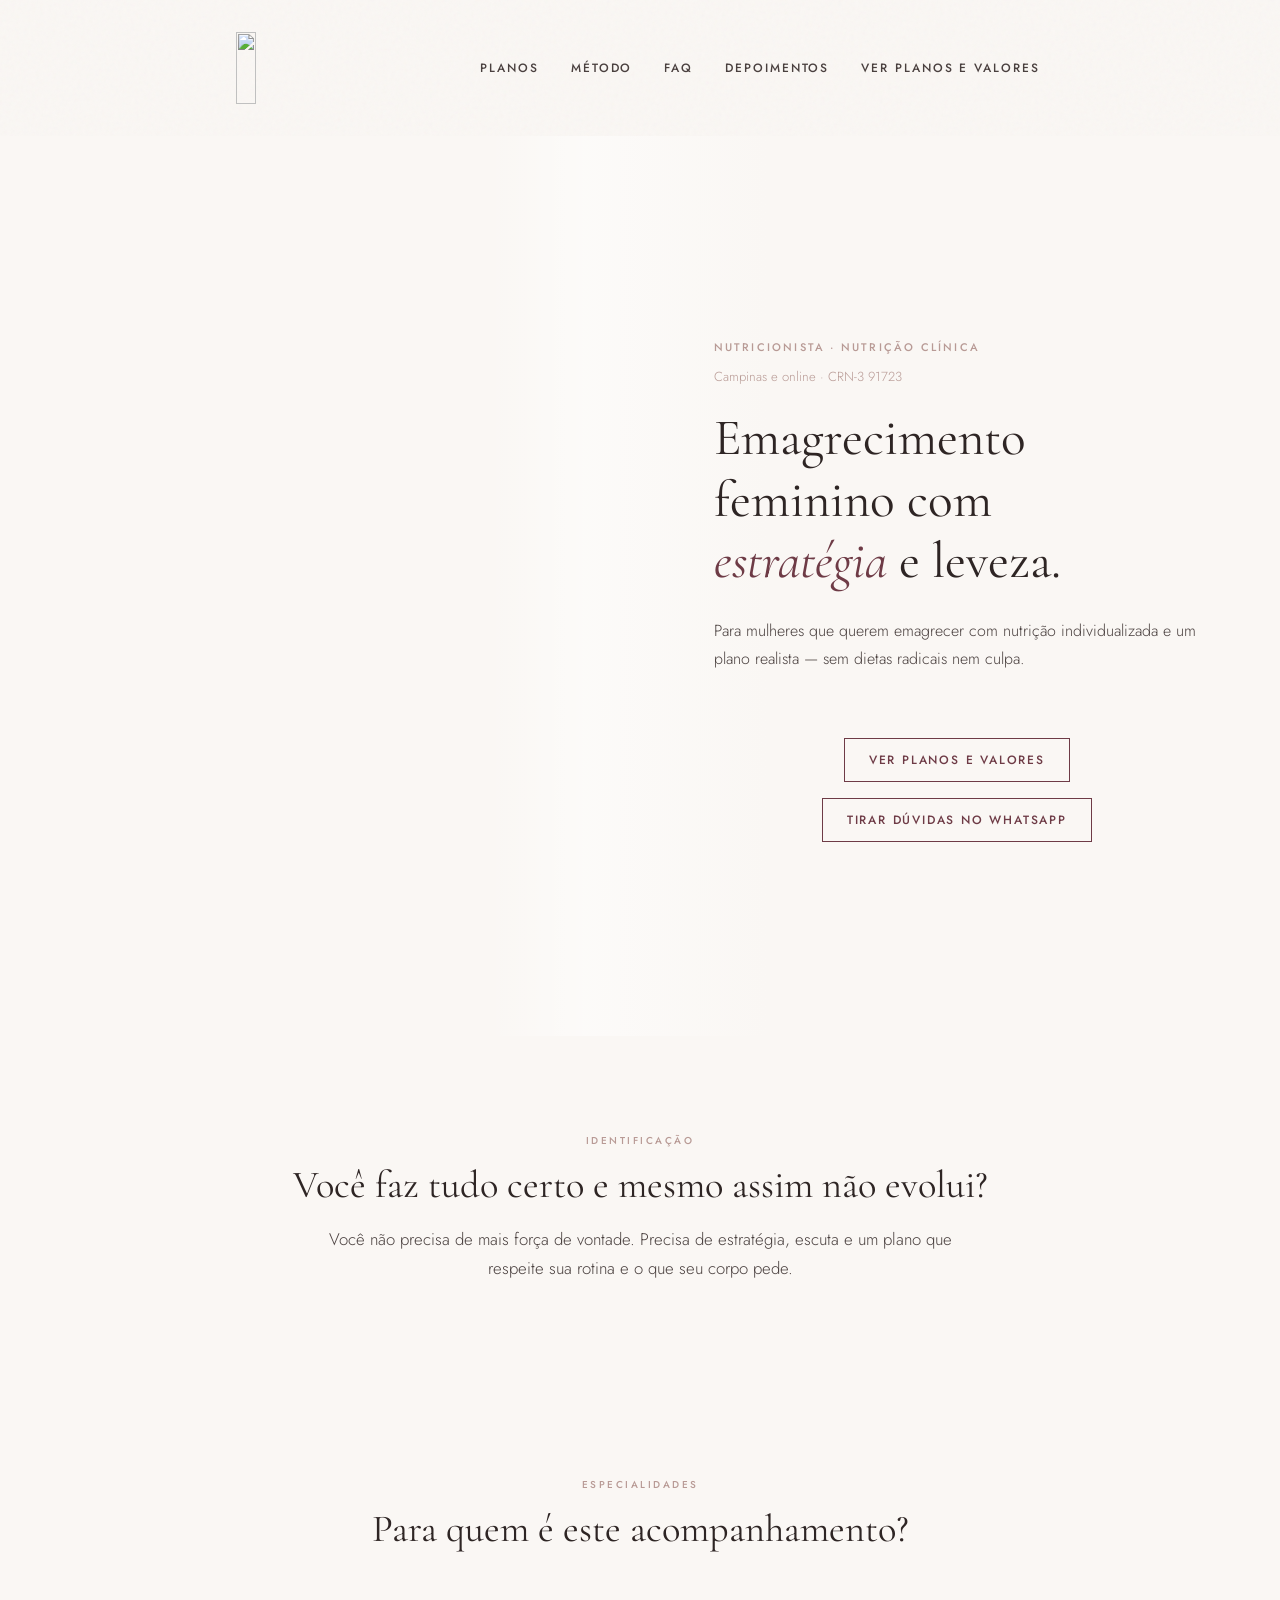
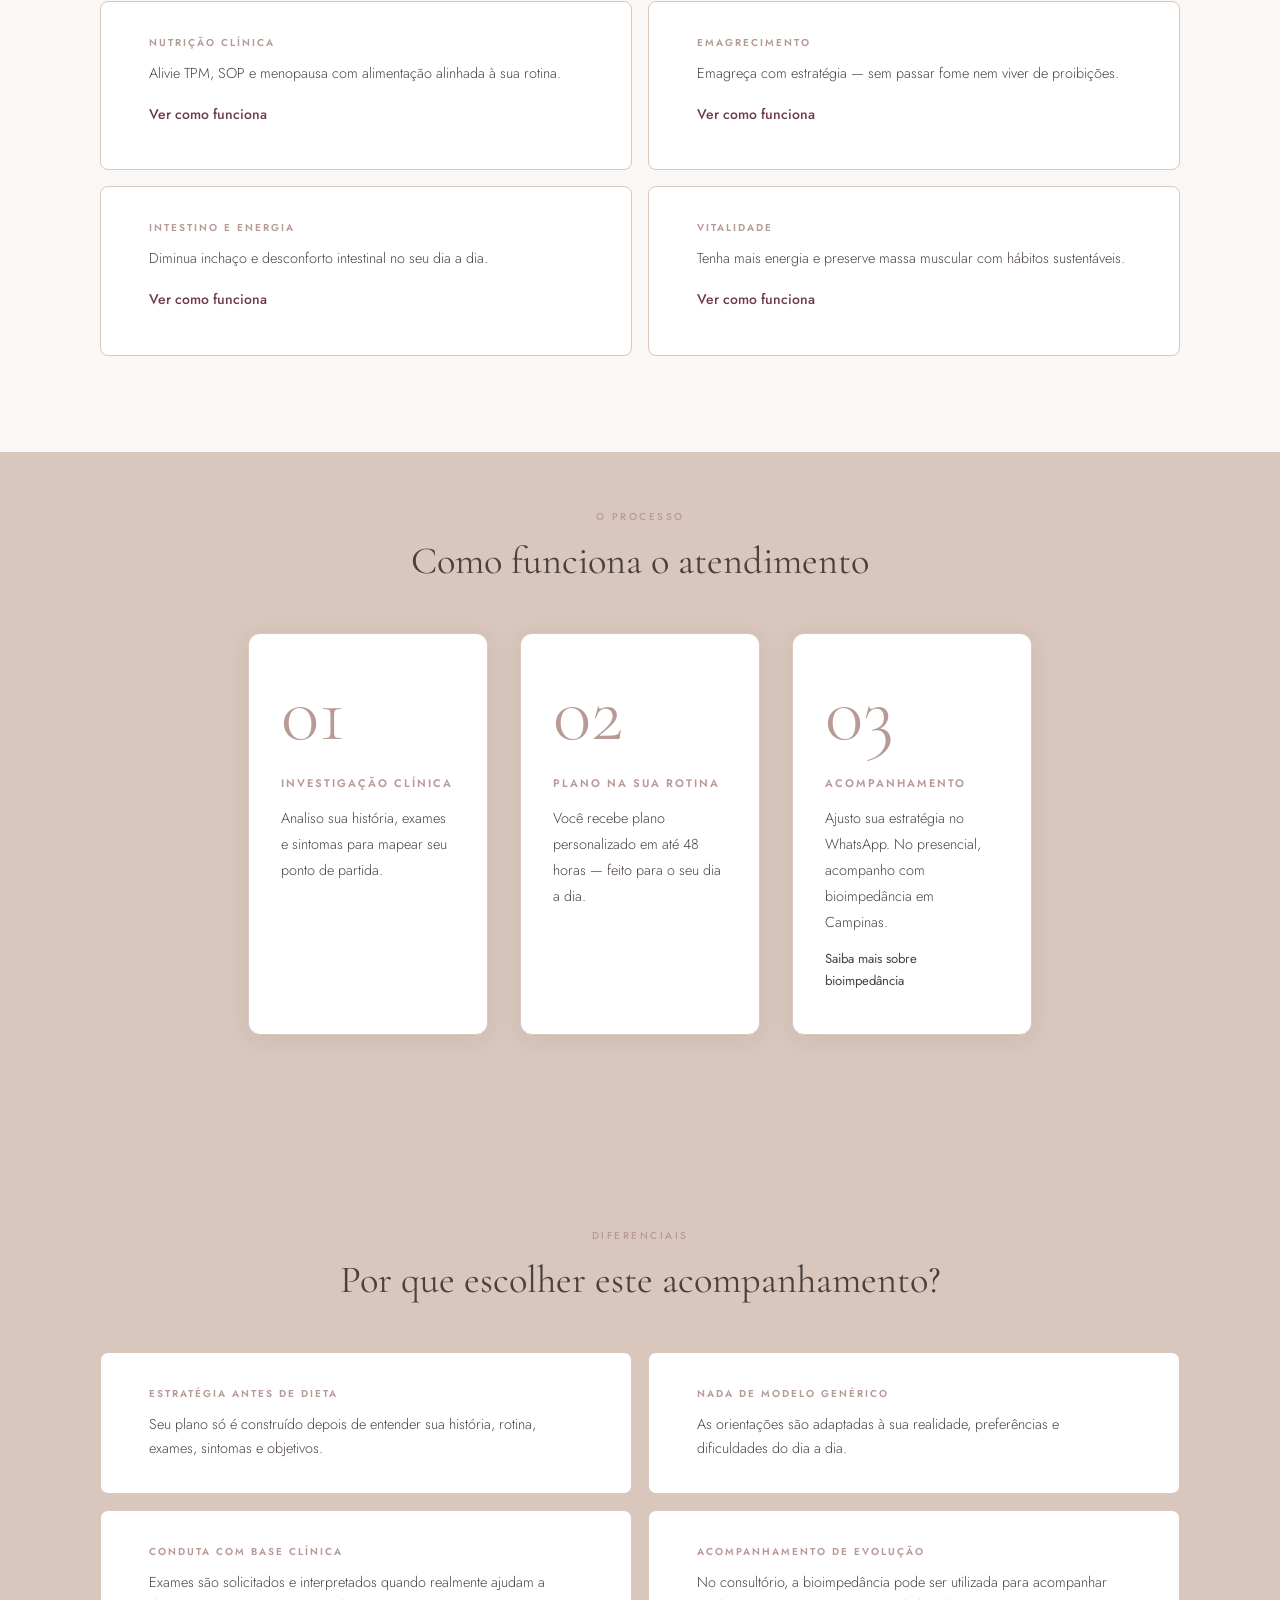
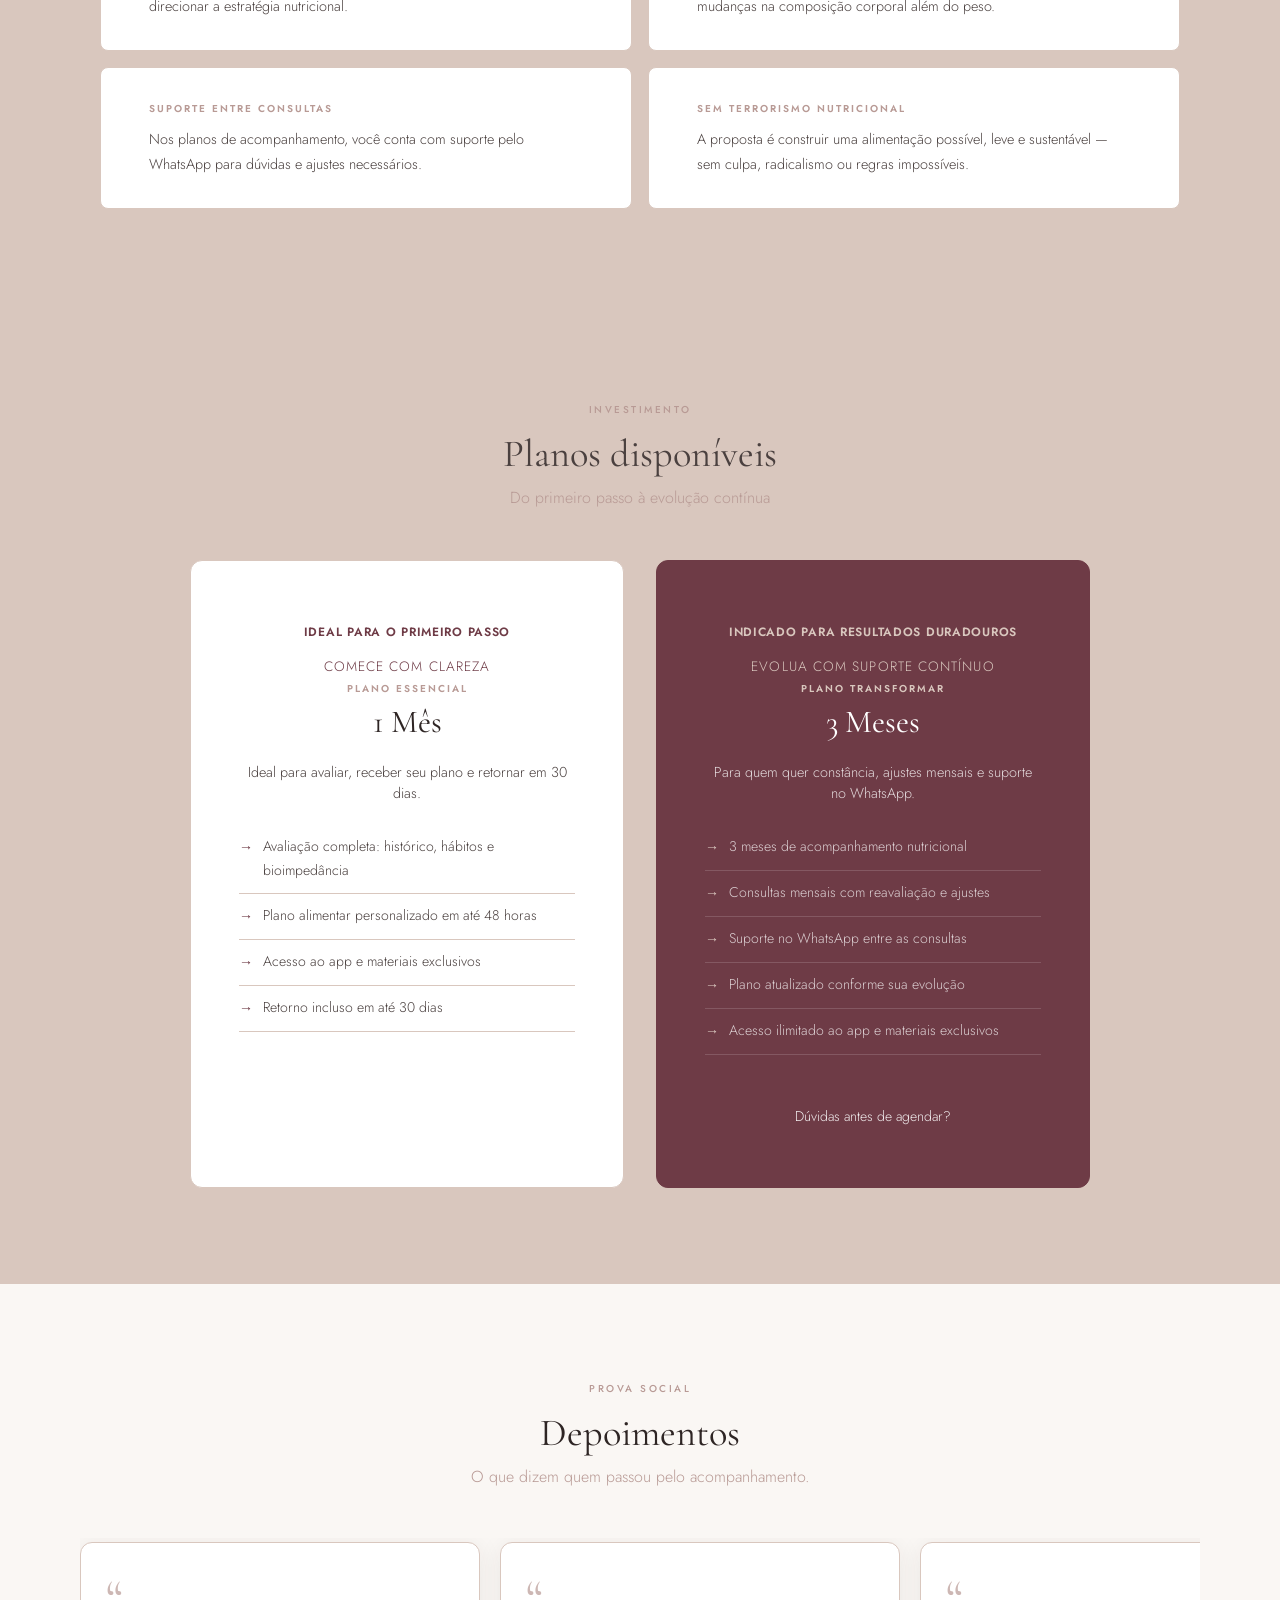
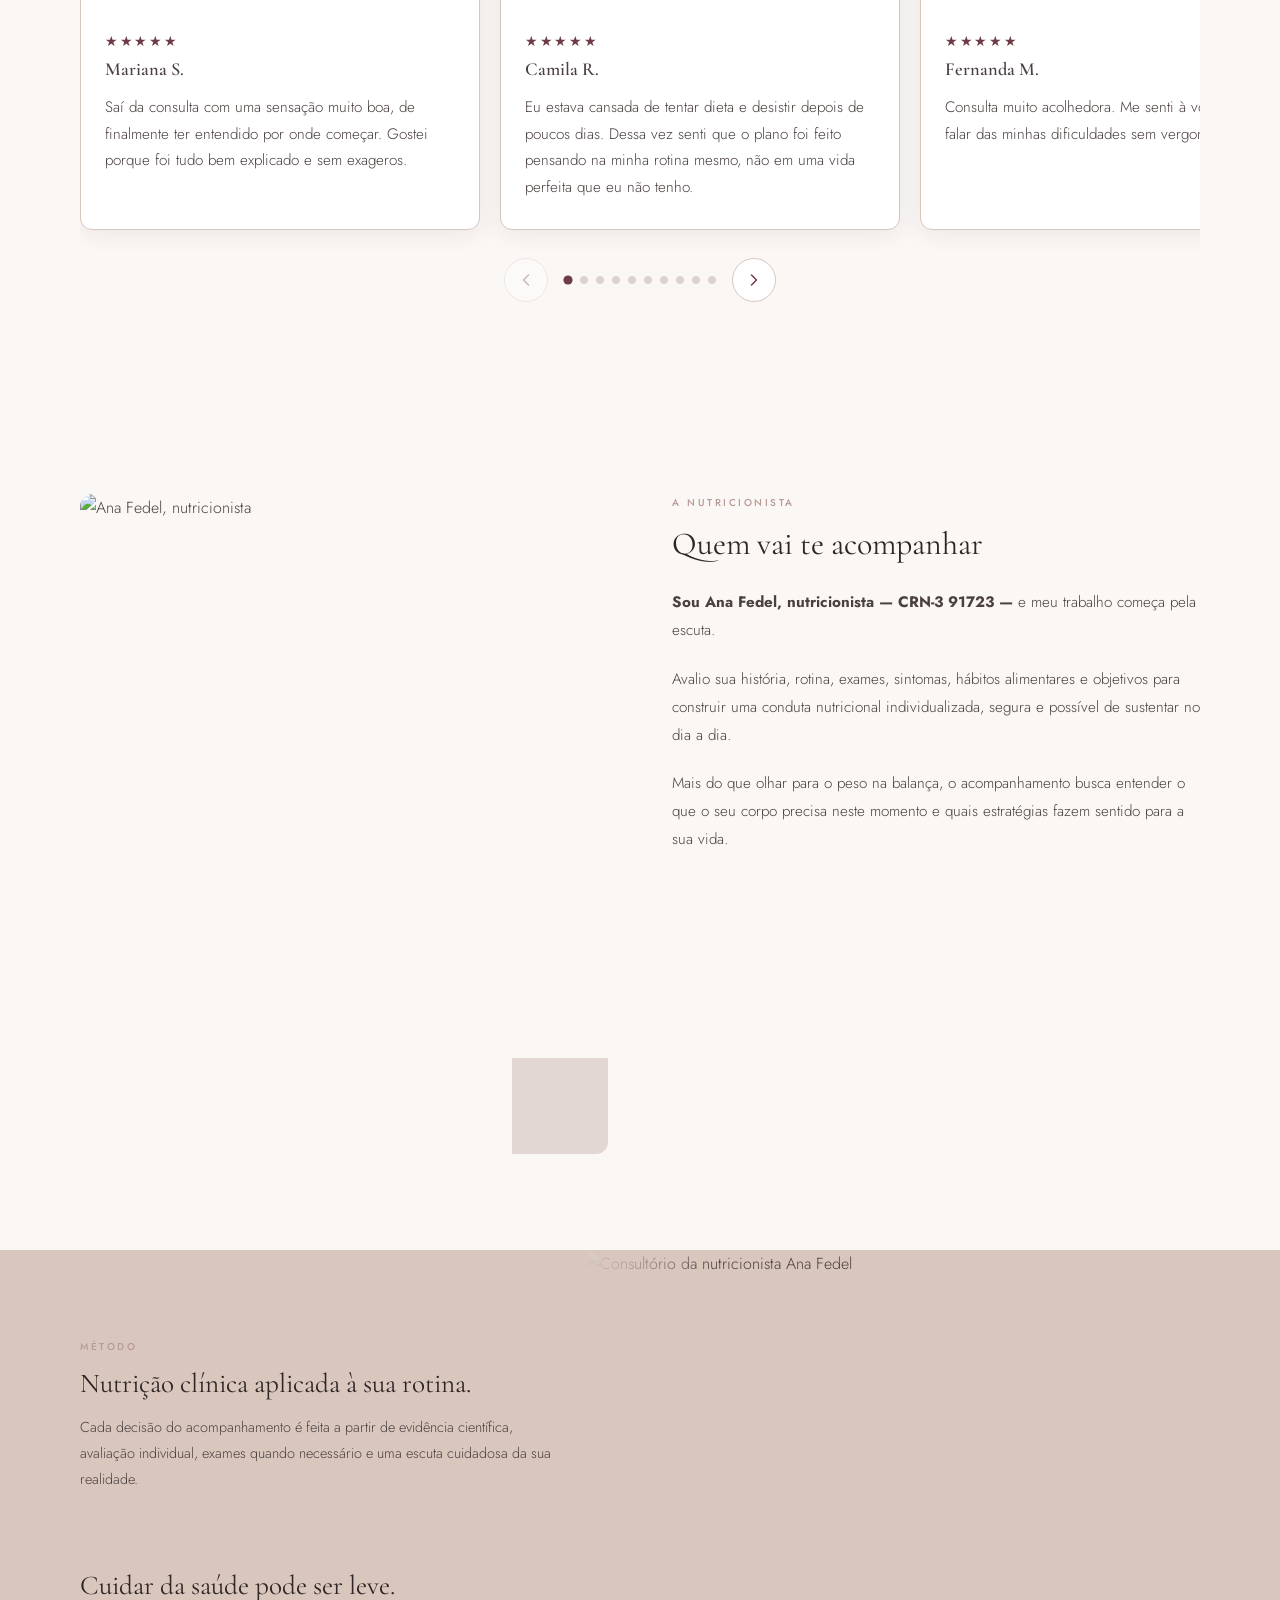
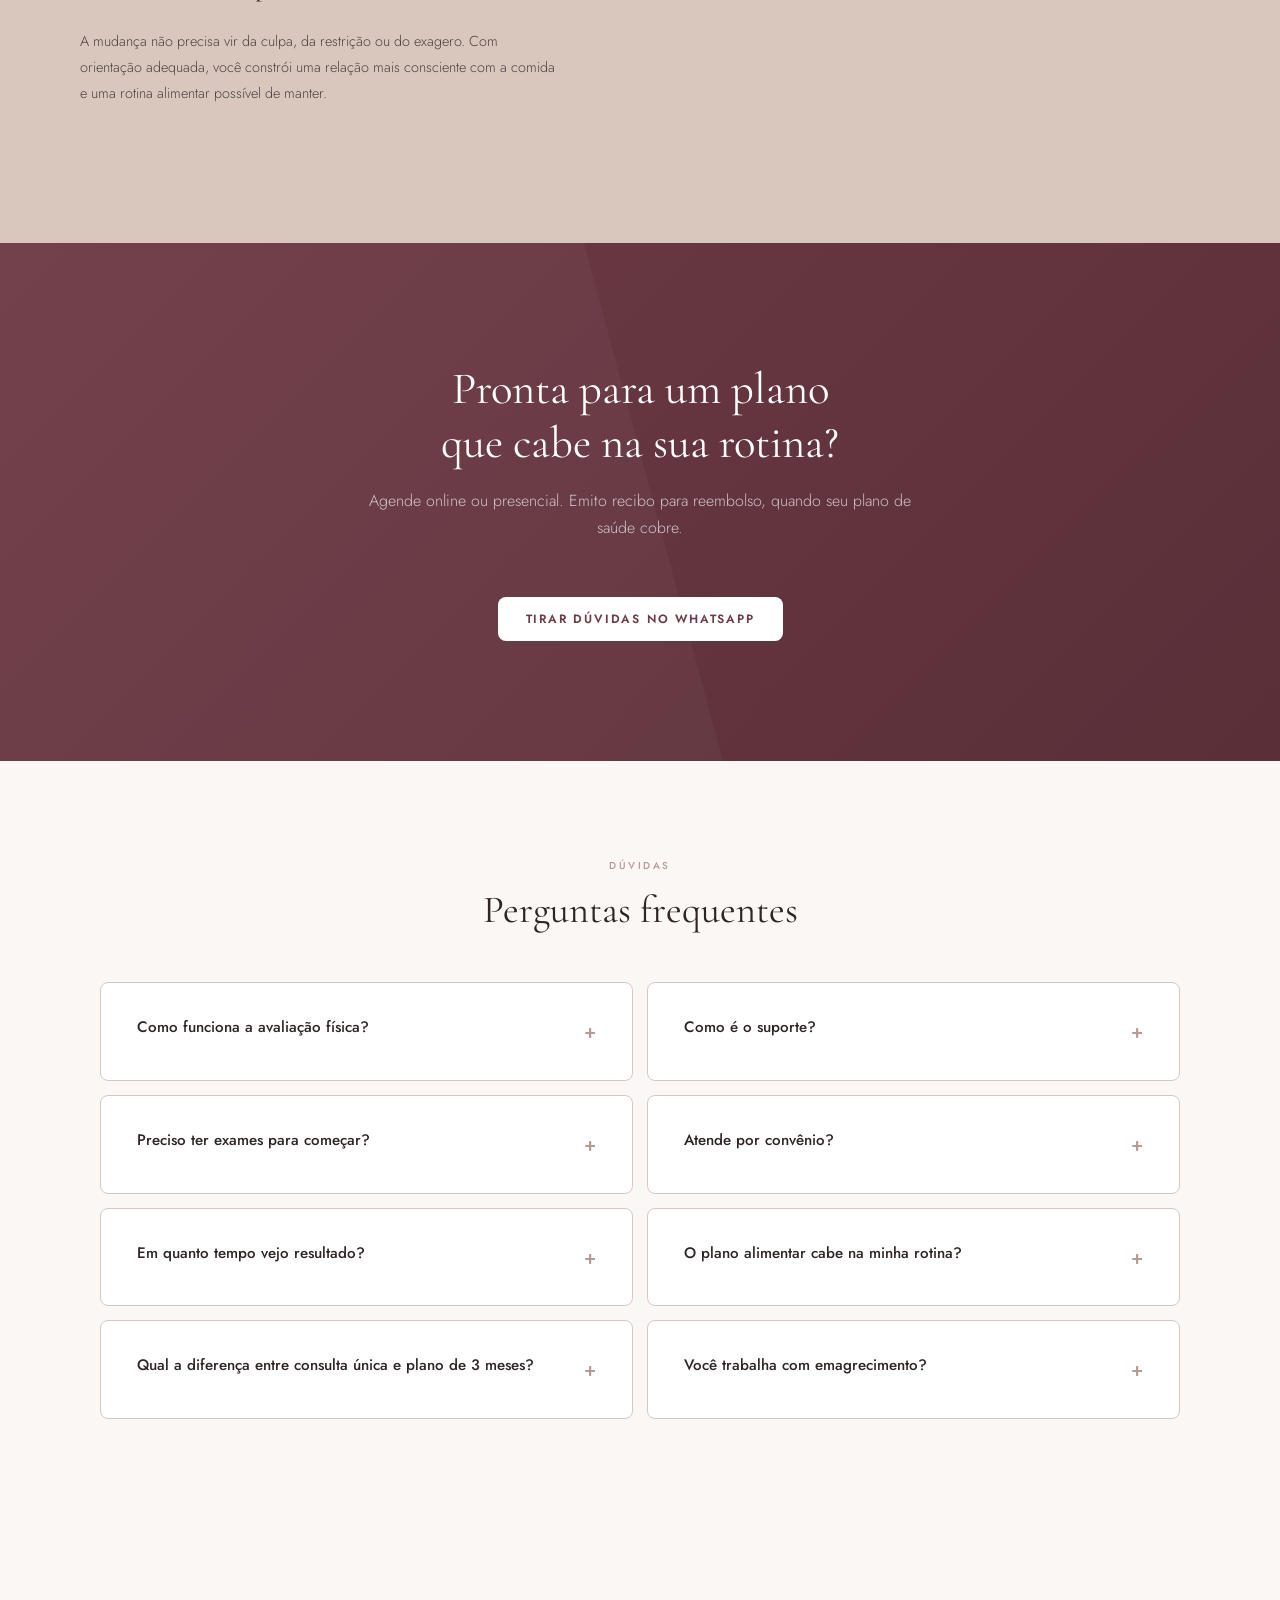
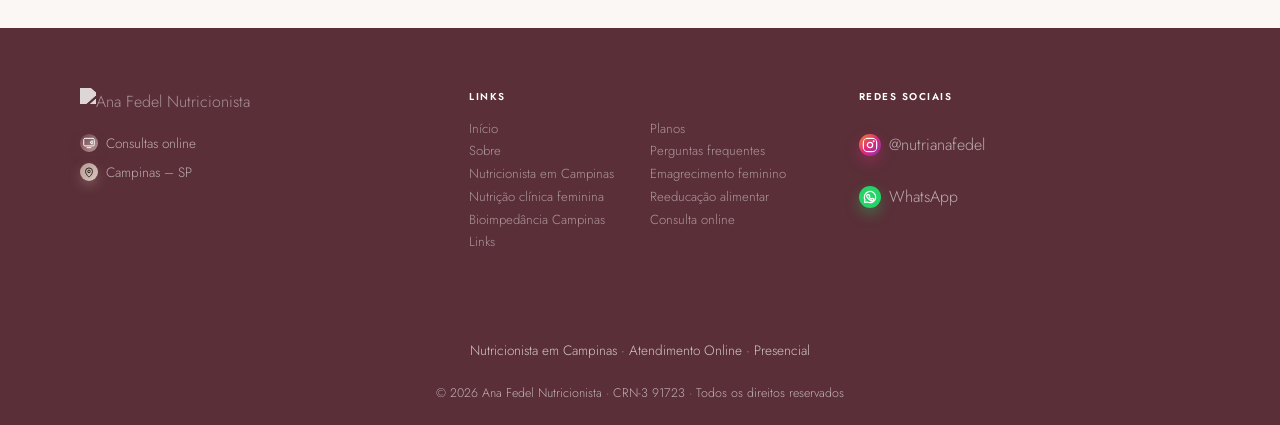
==== commit 28708141: "sexta" ====
--- a/index.html
+++ b/index.html
@@ -1,4 +1,4 @@
-<!DOCTYPE html>
+﻿<!DOCTYPE html>
 <html lang="pt-BR">
 <head>
   <meta charset="UTF-8" />
@@ -7,8 +7,8 @@
   <script src="analytics.js" async></script>
   <meta name="theme-color" content="#6E3B46" />
   <meta name="color-scheme" content="light" />
-  <title>Emagrecimento Feminino em Campinas | Ana Fedel CRN 91723</title>
-  <meta name="description" content="Emagrecimento e saúde hormonal com plano na sua rotina. Atendimento em Campinas (Cambuí) ou online, sem dietas radicais. Ana Fedel, CRN 91723." />
+  <title>Emagrecimento Feminino em Campinas | Ana Fedel CRN-3 91723</title>
+  <meta name="description" content="Emagrecimento e nutrição clínica com plano na sua rotina. Atendimento em Campinas ou online, sem dietas radicais. Ana Fedel, CRN-3 91723." />
   <meta name="robots" content="index, follow" />
   <link rel="canonical" href="https://www.anafedel.com/" />
 
@@ -16,17 +16,17 @@
   <meta property="og:type" content="website" />
   <meta property="og:locale" content="pt_BR" />
   <meta property="og:url" content="https://www.anafedel.com/" />
-  <meta property="og:title" content="Emagrecimento Feminino em Campinas | Ana Fedel CRN 91723" />
+  <meta property="og:title" content="Emagrecimento Feminino em Campinas | Ana Fedel CRN-3 91723" />
   <meta property="og:image:width" content="1600" />
   <meta property="og:image:height" content="2133" />
-  <meta property="og:description" content="Plano alimentar na sua rotina — emagrecimento e saúde hormonal em Campinas ou online, com acompanhamento clínico." />
+  <meta property="og:description" content="Plano alimentar na sua rotina — emagrecimento e nutrição clínica em Campinas ou online, com acompanhamento personalizado." />
   <meta property="og:image" content="https://www.anafedel.com/img/hero-ana-fedel-1600.jpg" />
   <meta property="og:image:alt" content="Ana Fedel, nutricionista em Campinas" />
 
   <!-- Twitter -->
   <meta name="twitter:card" content="summary_large_image" />
   <meta name="twitter:title" content="Ana Fedel | Nutricionista em Campinas" />
-  <meta name="twitter:description" content="Emagrecimento feminino, saúde hormonal e acompanhamento nutricional em Campinas e online." />
+  <meta name="twitter:description" content="Emagrecimento feminino, nutrição clínica e acompanhamento personalizado em Campinas e online." />
   <meta name="twitter:image" content="https://www.anafedel.com/img/hero-ana-fedel-1600.jpg" />
   <link rel="icon" href="./img/logo-s.svg" type="image/svg+xml" />
 
@@ -105,7 +105,8 @@
       border-color: #5A2F38 !important;
     }
   </style>
-  <link rel="preload" as="image" href="./img/hero-ana-fedel-1600.jpg" fetchpriority="high" />
+  <link rel="preload" as="image" href="./img/hero-ana-fedel-1600-mobile.jpg" media="(max-width: 767px)" fetchpriority="high" />
+  <link rel="preload" as="image" href="./img/hero-ana-fedel-1600.jpg" media="(min-width: 768px)" fetchpriority="high" />
 
   <script type="application/ld+json">
   {
@@ -117,10 +118,10 @@
         "name": "Ana Fedel",
         "url": "https://www.anafedel.com/",
         "image": "https://www.anafedel.com/img/hero-ana-fedel-1600.jpg",
-        "description": "Nutricionista em Campinas e online. Emagrecimento feminino, saúde hormonal e plano alimentar na rotina do paciente.",
+        "description": "Nutricionista em Campinas e online. Emagrecimento feminino, nutrição clínica e plano alimentar na rotina do paciente.",
         "identifier": {
           "@type": "PropertyValue",
-          "name": "CRN",
+          "name": "CRN-3",
           "value": "91723"
         },
         "areaServed": {
@@ -252,13 +253,6 @@
 </head>
 <body>
 
-  <div id="page-loader" class="page-loader" role="status" aria-live="polite" aria-busy="true">
-    <div class="page-loader__inner">
-      <span class="page-loader__spinner" aria-hidden="true"></span>
-      <span class="page-loader__text">Um instante…</span>
-    </div>
-  </div>
-
   <header>
     <nav id="navbar" class="site-nav" aria-label="Navegação principal">
       <a href="#inicio" class="nav-logo" aria-label="Ana Fedel Nutricionista — início">
@@ -282,19 +276,21 @@
   <main id="conteudo">
     <!-- HERO -->
     <section id="inicio" class="hero" aria-labelledby="hero-titulo">
-      <div class="hero-right">
+      <picture class="hero-bg">
+        <source media="(max-width: 767px)" srcset="./img/hero-ana-fedel-1600-mobile.jpg" />
         <img src="./img/hero-ana-fedel-1600.jpg" width="1600" height="2133" alt="Retrato da nutricionista Ana Fedel" fetchpriority="high" decoding="async" />
-      </div>
+      </picture>
+      <div class="hero-overlay" aria-hidden="true"></div>
       <div class="hero-left reveal">
-        <p class="hero-eyebrow">Nutricionista · Saúde Feminina</p>
-        <p class="hero-trust">Campinas (Cambuí) e online · CRN 91723</p>
+        <p class="hero-eyebrow">Nutricionista · Nutrição Clínica</p>
+        <p class="hero-trust">Campinas e online · CRN-3 91723</p>
         <h1 id="hero-titulo" class="hero-title">
           Emagrecimento feminino com<br>
           <em>estratégia</em> e leveza.
         </h1>
         <div class="hero-cta-block">
           <p class="hero-subtitle">
-            Para mulheres que querem emagrecer e cuidar dos hormônios com um plano realista — sem dietas radicais nem culpa.
+            Para mulheres que querem emagrecer com nutrição individualizada e um plano realista — sem dietas radicais nem culpa.
           </p>
           <div class="hero-cta-actions">
             <div class="gcal-schedule-host gcal-schedule-host--primary gcal-schedule-host--hero" data-gcal-label="Agendar consulta"></div>
@@ -320,8 +316,8 @@
       <h2 id="titulo-especialidades" class="section-title reveal" style="text-align: center;">Para quem é este acompanhamento?</h2>
       <div class="for-whom-grid">
         <div class="for-whom-item reveal">
-          <h3 class="for-whom-heading">Equilíbrio hormonal</h3>
-          <p>Alivie TPM, SOP e menopausa com alimentação alinhada ao seu ciclo.</p>
+          <h3 class="for-whom-heading">Nutrição clínica</h3>
+          <p>Alivie TPM, SOP e menopausa com alimentação alinhada à sua rotina.</p>
           <a class="for-whom-link" href="saude-hormonal-feminina.html">Ver como funciona</a>
         </div>
         <div class="for-whom-item reveal">
@@ -362,7 +358,8 @@
         <div class="how-card reveal">
           <div class="how-card-num" aria-hidden="true">03</div>
           <h3>Acompanhamento</h3>
-          <p>Ajusto sua estratégia no WhatsApp. No presencial, acompanho com <a href="bioimpedancia-campinas.html">bioimpedância em Campinas</a>.</p>
+          <p>Ajusto sua estratégia no WhatsApp. No presencial, acompanho com bioimpedância em Campinas.</p>
+          <a class="how-card-more" href="bioimpedancia-campinas.html">Saiba mais sobre bioimpedância</a>
         </div>
       </div>
     </section>
@@ -374,12 +371,30 @@
         <h2 id="titulo-diferenciais" class="section-title">Por que escolher este acompanhamento?</h2>
       </div>
       <div class="for-whom-grid">
-        <div class="for-whom-item reveal"><p>Monto seu plano só depois de entender seu corpo.</p></div>
-        <div class="for-whom-item reveal"><p>Adapto tudo à sua rotina — nada de modelo genérico.</p></div>
-        <div class="for-whom-item reveal"><p>Peço exames apenas quando mudam sua estratégia.</p></div>
-        <div class="for-whom-item reveal"><p>Respondo no WhatsApp entre consultas (plano de 3 meses).</p></div>
-        <div class="for-whom-item reveal"><p>Acompanho sua evolução com bioimpedância no consultório.</p></div>
-        <div class="for-whom-item reveal"><p>Sem terrorismo nutricional: só o que você consegue manter.</p></div>
+        <div class="for-whom-item reveal">
+          <h3 class="for-whom-heading">Estratégia antes de dieta</h3>
+          <p>Seu plano só é construído depois de entender sua história, rotina, exames, sintomas e objetivos.</p>
+        </div>
+        <div class="for-whom-item reveal">
+          <h3 class="for-whom-heading">Nada de modelo genérico</h3>
+          <p>As orientações são adaptadas à sua realidade, preferências e dificuldades do dia a dia.</p>
+        </div>
+        <div class="for-whom-item reveal">
+          <h3 class="for-whom-heading">Conduta com base clínica</h3>
+          <p>Exames são solicitados e interpretados quando realmente ajudam a direcionar a estratégia nutricional.</p>
+        </div>
+        <div class="for-whom-item reveal">
+          <h3 class="for-whom-heading">Acompanhamento de evolução</h3>
+          <p>No consultório, a bioimpedância pode ser utilizada para acompanhar mudanças na composição corporal além do peso.</p>
+        </div>
+        <div class="for-whom-item reveal">
+          <h3 class="for-whom-heading">Suporte entre consultas</h3>
+          <p>Nos planos de acompanhamento, você conta com suporte pelo WhatsApp para dúvidas e ajustes necessários.</p>
+        </div>
+        <div class="for-whom-item reveal">
+          <h3 class="for-whom-heading">Sem terrorismo nutricional</h3>
+          <p>A proposta é construir uma alimentação possível, leve e sustentável — sem culpa, radicalismo ou regras impossíveis.</p>
+        </div>
       </div>
     </section>
 
@@ -390,24 +405,40 @@
       <p class="plans-intro reveal">Do primeiro passo à evolução contínua</p>
       <div class="plans-grid">
         <div class="plan-card reveal">
-          <p class="plan-tagline">Comece com clareza</p>
-          <div class="plan-name">Plano Essencial</div>
-          <div class="plan-duration">1 Mês</div>
-          <p class="plan-audience">Ideal para avaliar, receber seu plano e retornar em 30 dias.</p>
+          <div class="plan-card__header">
+            <div class="plan-card__badge-slot">
+              <span class="plan-badge">Ideal para o primeiro passo</span>
+            </div>
+            <p class="plan-tagline">Comece com clareza</p>
+            <div class="plan-card__title">
+              <div class="plan-name">Plano Essencial</div>
+              <div class="plan-duration">1 Mês</div>
+            </div>
+            <p class="plan-audience">Ideal para avaliar, receber seu plano e retornar em 30 dias.</p>
+          </div>
           <ul>
             <li>Avaliação completa: histórico, hábitos e bioimpedância</li>
             <li>Plano alimentar personalizado em até 48 horas</li>
             <li>Acesso ao app e materiais exclusivos</li>
             <li>Retorno incluso em até 30 dias</li>
           </ul>
-          <div class="gcal-schedule-host gcal-schedule-host--outline" data-gcal-label="Agendar Plano Essencial"></div>
+          <div class="plan-card__footer">
+            <div class="gcal-schedule-host gcal-schedule-host--outline" data-gcal-label="Agendar Plano Essencial"></div>
+            <div class="plan-card__whatsapp-slot" aria-hidden="true"></div>
+          </div>
         </div>
         <div class="plan-card featured reveal">
-          <span class="plan-badge">Indicado para resultados duradouros</span>
-          <p class="plan-tagline">Evolua com suporte contínuo</p>
-          <div class="plan-name">Plano Transformar</div>
-          <div class="plan-duration">3 Meses</div>
-          <p class="plan-audience">Para quem quer constância, ajustes mensais e suporte no WhatsApp.</p>
+          <div class="plan-card__header">
+            <div class="plan-card__badge-slot">
+              <span class="plan-badge">Indicado para resultados duradouros</span>
+            </div>
+            <p class="plan-tagline">Evolua com suporte contínuo</p>
+            <div class="plan-card__title">
+              <div class="plan-name">Plano Transformar</div>
+              <div class="plan-duration">3 Meses</div>
+            </div>
+            <p class="plan-audience">Para quem quer constância, ajustes mensais e suporte no WhatsApp.</p>
+          </div>
           <ul>
             <li>3 meses de acompanhamento nutricional</li>
             <li>Consultas mensais com reavaliação e ajustes</li>
@@ -415,8 +446,12 @@
             <li>Plano atualizado conforme sua evolução</li>
             <li>Acesso ilimitado ao app e materiais exclusivos</li>
           </ul>
-          <div class="gcal-schedule-host gcal-schedule-host--outline" data-gcal-label="Agendar Plano Transformar"></div>
-          <a class="plan-whatsapp-link" data-wa="transformar" href="https://wa.me/5519992591776?text=Ol%C3%A1%2C%20Ana!%20Tenho%20interesse%20no%20Plano%20Transformar%20de%203%20meses.%20Pode%20me%20passar%20mais%20informa%C3%A7%C3%B5es%3F" target="_blank" rel="noopener noreferrer">Dúvidas antes de agendar?</a>
+          <div class="plan-card__footer">
+            <div class="gcal-schedule-host gcal-schedule-host--outline" data-gcal-label="Agendar Plano Transformar"></div>
+            <div class="plan-card__whatsapp-slot">
+              <a class="plan-whatsapp-link" data-wa="transformar" href="https://wa.me/5519992591776?text=Ol%C3%A1%2C%20Ana!%20Tenho%20interesse%20no%20Plano%20Transformar%20de%203%20meses.%20Pode%20me%20passar%20mais%20informa%C3%A7%C3%B5es%3F" target="_blank" rel="noopener noreferrer">Dúvidas antes de agendar?</a>
+            </div>
+          </div>
         </div>
       </div>
     </section>
@@ -529,17 +564,20 @@
     <section id="sobre" class="section" aria-labelledby="titulo-sobre">
       <div class="about-grid">
         <div class="about-img reveal">
-          <img src="./img/branca.jpeg" alt="Ana Fedel, nutricionista" loading="lazy" decoding="async" />
+          <img src="./img/Arquivo_000.png" alt="Ana Fedel, nutricionista" loading="lazy" decoding="async" />
           <div class="about-img-accent" aria-hidden="true"></div>
         </div>
         <div class="about-text reveal">
           <span class="section-label">A nutricionista</span>
           <h2 id="titulo-sobre">Quem vai te acompanhar</h2>
           <p>
-            <strong>Sou Ana Fedel, nutricionista (CRN 91723).</strong> Avalio história, exames, sintomas, rotina e metas — não só o peso na balança.
+            <strong>Sou Ana Fedel, nutricionista — CRN-3 91723 —</strong> e meu trabalho começa pela escuta.
           </p>
           <p>
-            Trabalho com base clínica e escuta: você entende o que seu corpo pede e constrói hábitos que duram.
+            Avalio sua história, rotina, exames, sintomas, hábitos alimentares e objetivos para construir uma conduta nutricional individualizada, segura e possível de sustentar no dia a dia.
+          </p>
+          <p>
+            Mais do que olhar para o peso na balança, o acompanhamento busca entender o que o seu corpo precisa neste momento e quais estratégias fazem sentido para a sua vida.
           </p>
           <div class="gcal-schedule-host gcal-schedule-host--primary about-cta" data-gcal-label="Agendar consulta"></div>
         </div>
@@ -552,12 +590,12 @@
         <div>
           <div class="philosophy-item reveal">
             <span class="section-label">Método</span>
-            <h2 id="titulo-metodo" class="philosophy-title">Ciência clínica na sua rotina.</h2>
-            <p>Cruzo evidência, exames e escuta ativa em cada decisão — sempre com foco no que você consegue manter.</p>
+            <h2 id="titulo-metodo" class="philosophy-title">Nutrição clínica aplicada à sua rotina.</h2>
+            <p>Cada decisão do acompanhamento é feita a partir de evidência científica, avaliação individual, exames quando necessário e uma escuta cuidadosa da sua realidade.</p>
           </div>
           <div class="philosophy-item reveal">
             <h3 class="philosophy-title">Cuidar da saúde pode ser leve.</h3>
-            <p>Sem culpa nem extremos: você aprende a ouvir o corpo e fazer escolhas possíveis no dia a dia.</p>
+            <p>A mudança não precisa vir da culpa, da restrição ou do exagero. Com orientação adequada, você constrói uma relação mais consciente com a comida e uma rotina alimentar possível de manter.</p>
           </div>
         </div>
         <div class="philosophy-imgs reveal">
@@ -572,7 +610,7 @@
     <!-- CTA -->
     <section class="cta-section" aria-labelledby="titulo-cta">
       <h2 id="titulo-cta" class="reveal">Pronta para um plano<br>que cabe na sua rotina?</h2>
-      <p class="reveal">Agende online ou no consultório no Cambuí. Emito recibo para reembolso, quando seu plano de saúde cobre.</p>
+      <p class="reveal">Agende online ou presencial. Emito recibo para reembolso, quando seu plano de saúde cobre.</p>
       <div class="cta-actions reveal">
         <div class="gcal-schedule-host gcal-schedule-host--light" data-gcal-label="Agendar consulta"></div>
         <a class="btn-light cta-whatsapp-btn" data-wa="general" href="https://wa.me/5519992591776?text=Ol%C3%A1%2C%20Ana!%20Vim%20pelo%20site%20e%20gostaria%20de%20saber%20mais%20sobre%20o%20acompanhamento%20nutricional." target="_blank" rel="noopener noreferrer"><span>Tirar dúvidas no WhatsApp</span></a>
@@ -682,7 +720,6 @@
           <span>Campinas – SP</span>
         </span>
         <br>
-        <span class="footer-info-line">CRN 91723</span>
       </p>
     </div>
     <div class="footer-links">
@@ -693,11 +730,11 @@
       <a href="#faq">Perguntas frequentes</a>
       <a href="nutricionista-em-campinas.html">Nutricionista em Campinas</a>
       <a href="emagrecimento-feminino.html">Emagrecimento feminino</a>
-      <a href="saude-hormonal-feminina.html">Saúde hormonal feminina</a>
+      <a href="saude-hormonal-feminina.html">Nutrição clínica feminina</a>
       <a href="reeducacao-alimentar.html">Reeducação alimentar</a>
       <a href="bioimpedancia-campinas.html">Bioimpedância Campinas</a>
       <a href="consulta-online.html">Consulta online</a>
-      <a href="links.html">Links (Instagram)</a>
+      <a href="links.html">Links</a>
     </div>
     <div class="footer-social">
       <p class="footer-col-title">Redes sociais</p>
@@ -719,8 +756,8 @@
     </div>
   </footer>
   <div class="footer-bottom">
-    <span class="footer-seo-line">Nutricionista em Campinas · Atendimento online · Cambuí</span><br>
-    © 2026 Ana Fedel Nutricionista · CRN 91723 · Todos os direitos reservados
+    <span class="footer-seo-line">Nutricionista em Campinas · Atendimento Online · Presencial</span><br>
+    © 2026 Ana Fedel Nutricionista · CRN-3 91723 · Todos os direitos reservados
   </div>
   <a class="whatsapp-float" data-wa="general" href="https://wa.me/5519992591776?text=Ol%C3%A1%2C%20Ana!%20Vim%20pelo%20site%20e%20gostaria%20de%20saber%20mais%20sobre%20o%20acompanhamento%20nutricional." target="_blank" rel="noopener noreferrer" aria-label="Falar com a Ana no WhatsApp">
     WhatsApp
@@ -728,23 +765,6 @@
 
   <script>
     (function () {
-      const loader = document.getElementById('page-loader');
-      const LOADER_MIN_MS = 0;
-
-      function waitForImages() {
-        return Promise.all(
-          [...document.querySelectorAll('img[src]')].map((img) => {
-            if (img.closest('.hero')) return Promise.resolve();
-            if (img.loading === 'lazy') return Promise.resolve();
-            if (img.complete && img.naturalHeight > 0) return Promise.resolve();
-            return new Promise((resolve) => {
-              img.addEventListener('load', resolve, { once: true });
-              img.addEventListener('error', resolve, { once: true });
-            });
-          })
-        );
-      }
-
       function initImageProtection() {
         const images = document.querySelectorAll('img');
         images.forEach((img) => {
@@ -796,29 +816,16 @@
         reveals.forEach((el) => observer.observe(el));
       }
 
-      document.body.classList.add('is-page-loading');
-
-      const t0 = performance.now();
-      const safetyMs = 8000;
-      const safety = new Promise((r) => setTimeout(r, safetyMs));
-      Promise.race([
-        Promise.all([document.fonts.ready.catch(() => {}), waitForImages()]),
-        safety
-      ])
-        .then(() => {
-          const elapsed = performance.now() - t0;
-          const rest = Math.max(0, LOADER_MIN_MS - elapsed);
-          return new Promise((r) => setTimeout(r, rest));
-        })
-        .then(() => {
-          loader.classList.add('is-hidden');
-          loader.setAttribute('aria-busy', 'false');
-          loader.setAttribute('aria-hidden', 'true');
-          document.body.classList.remove('is-page-loading');
-          initImageProtection();
-          initRevealAnimations();
-          document.dispatchEvent(new CustomEvent('page-ready'));
-        });
+      function initPage() {
+        initImageProtection();
+        initRevealAnimations();
+      }
+
+      if (document.readyState === 'loading') {
+        document.addEventListener('DOMContentLoaded', initPage);
+      } else {
+        initPage();
+      }
     })();
   </script>
   <script src="site-shared.js" defer></script>
--- a/styles.css
+++ b/styles.css
@@ -149,66 +149,20 @@
   background-image: url("data:image/svg+xml,%3Csvg viewBox='0 0 256 256' xmlns='http://www.w3.org/2000/svg'%3E%3Cfilter id='n'%3E%3CfeTurbulence type='fractalNoise' baseFrequency='0.85' numOctaves='4' stitchTiles='stitch'/%3E%3C/filter%3E%3Crect width='100%25' height='100%25' filter='url(%23n)' opacity='1'/%3E%3C/svg%3E");
 }
 
-body > header,
+body > header {
+  position: relative;
+  z-index: var(--z-sticky);
+}
+
 body > main,
 body > footer,
-body > .whatsapp-float,
-body > .page-loader {
+body > .whatsapp-float {
   position: relative;
   z-index: 1;
 }
 
 body.nav-open {
   overflow: hidden;
-}
-
-body.is-page-loading {
-  overflow: hidden;
-}
-
-/* Loader inicial (imagens / fontes) */
-.page-loader {
-  position: fixed;
-  inset: 0;
-  z-index: var(--z-toast);
-  display: grid;
-  place-items: center;
-  background: var(--cream);
-  transition: opacity 0.55s var(--ease-out), visibility 0.55s var(--ease-out);
-}
-
-.page-loader.is-hidden {
-  opacity: 0;
-  visibility: hidden;
-  pointer-events: none;
-}
-
-.page-loader__inner {
-  display: flex;
-  flex-direction: column;
-  align-items: center;
-  gap: var(--space-4);
-}
-
-.page-loader__spinner {
-  width: 44px;
-  height: 44px;
-  border: 3px solid var(--border);
-  border-top-color: var(--accent);
-  border-radius: 50%;
-  animation: page-loader-spin 0.75s linear infinite;
-}
-
-.page-loader__text {
-  font-size: 11px;
-  letter-spacing: 0.2em;
-  text-transform: uppercase;
-  color: var(--text-mid);
-  font-weight: 500;
-}
-
-@keyframes page-loader-spin {
-  to { transform: rotate(360deg); }
 }
 
 @media (prefers-reduced-motion: reduce) {
@@ -227,16 +181,6 @@
   .nav-toggle:active,
   .gcal-schedule-host .qxCTlb:active {
     transform: none;
-  }
-
-  .page-loader__spinner {
-    animation: none;
-    border-top-color: var(--accent);
-    opacity: 0.85;
-  }
-
-  .page-loader {
-    transition: opacity 0.25s ease, visibility 0.25s ease;
   }
 }
 
@@ -446,33 +390,84 @@
 
 /* ─── HERO ─── */
 .hero {
+  position: relative;
   display: grid;
-  grid-template-columns: minmax(0, 1fr) minmax(0, 1fr);
-  align-items: start;
-  padding-top: 0;
-  padding-bottom: 88px;
-  overflow-x: hidden;
-  width: min(100%, 1280px);
-  margin-left: auto;
-  margin-right: auto;
-}
-
-.hero-left {
-  display: flex;
-  flex-direction: column;
-  justify-content: flex-start;
-  padding: 0 80px 48px 60px;
-  position: relative;
-}
-
-.hero-left::before {
+  grid-template-columns: var(--hero-img-width) minmax(0, 1fr);
+  column-gap: 0;
+  align-items: center;
+  --hero-img-width: 60%;
+  min-height: min(100svh, 920px);
+  overflow: hidden;
+  width: 100%;
+  max-width: none;
+  margin: 0;
+  padding: clamp(72px, 10vw, 96px) clamp(20px, 3vw, 32px) clamp(64px, 8vw, 88px);
+  background: var(--cream);
+}
+
+.hero-bg {
+  position: absolute;
+  left: 0;
+  top: 0;
+  bottom: 0;
+  z-index: 0;
+  width: var(--hero-img-width);
+  height: 100%;
+  display: block;
+  margin: 0;
+}
+
+.hero-bg img {
+  width: 100%;
+  height: 100%;
+  object-fit: cover;
+  object-position: left top;
+  display: block;
+}
+
+.hero::after {
   content: '';
   position: absolute;
   top: 0;
-  left: 0;
-  width: 1px;
-  height: min(70%, 420px);
-  background: linear-gradient(to bottom, transparent, var(--border), transparent);
+  bottom: 0;
+  left: calc(var(--hero-img-width) - 22%);
+  width: 22%;
+  z-index: 1;
+  pointer-events: none;
+  background: linear-gradient(
+    to right,
+    transparent 0%,
+    rgba(255, 255, 255, 0.45) 35%,
+    rgba(250, 247, 244, 0.95) 100%
+  );
+}
+
+.hero-overlay {
+  position: absolute;
+  inset: 0;
+  z-index: 1;
+  pointer-events: none;
+  background: linear-gradient(
+    to left,
+    rgba(250, 247, 244, 0.92) 0%,
+    rgba(250, 247, 244, 0.72) 16%,
+    rgba(250, 247, 244, 0.28) 30%,
+    transparent 46%
+  );
+}
+
+.hero-left {
+  position: relative;
+  z-index: 2;
+  grid-column: 2;
+  display: flex;
+  flex-direction: column;
+  justify-content: center;
+  justify-self: start;
+  max-width: min(580px, 100%);
+  margin: 0 0 0 clamp(-48px, -4vw, -20px);
+  padding: 0;
+  text-align: left;
 }
 
 .hero-eyebrow {
@@ -506,11 +501,11 @@
 }
 
 .hero-cta-block {
-  max-width: 440px;
+  max-width: 540px;
   width: 100%;
   display: flex;
   flex-direction: column;
-  align-items: center;
+  align-items: flex-start;
   gap: var(--space-6);
 }
 
@@ -536,31 +531,6 @@
   font-size: 1rem;
   color: var(--text-body);
   line-height: 1.8;
-}
-
-.hero {
-  background: var(--cream);
-}
-
-.hero-right {
-  position: relative;
-  background: var(--section-alt);
-}
-
-@media (min-width: 768px) {
-  .hero-right {
-    width: min(100%, 560px);
-    margin-left: auto;
-  }
-}
-
-/* Foto principal: escala só pela largura, sem cortar topo/fundo */
-.hero-right > img:not(.hero-img-overlay) {
-  width: 100%;
-  height: auto;
-  display: block;
-  object-fit: unset;
-  object-position: top center;
 }
 
 .hero-img-overlay {
@@ -832,7 +802,16 @@
 }
 
 .plan-card .gcal-schedule-host--outline {
-  margin-top: auto;
+  display: block;
+  width: 100%;
+  margin-top: 0;
+}
+
+.plan-card .gcal-schedule-host--outline .qxCTlb {
+  display: block !important;
+  width: 100% !important;
+  box-sizing: border-box !important;
+  text-align: center !important;
 }
 
 .plan-card.featured .gcal-schedule-host--outline .qxCTlb {
@@ -1001,6 +980,26 @@
   font-size: 0.9rem;
   color: var(--text-body);
   line-height: 1.8;
+}
+
+.how-card-more {
+  display: inline-block;
+  margin-top: 12px;
+  font-size: 0.82rem;
+  font-weight: 400;
+  color: var(--text-mid);
+  text-decoration: none;
+  transition: color var(--duration-fast) var(--ease-out);
+}
+
+.how-card-more:hover {
+  color: var(--bordeaux);
+}
+
+.how-card-more:focus-visible {
+  outline: var(--focus-ring);
+  outline-offset: var(--focus-ring-offset);
+  border-radius: var(--radius-sm);
 }
 
 /* ─── FOR WHOM ─── */
@@ -1093,6 +1092,7 @@
   max-width: 900px;
   margin-left: auto;
   margin-right: auto;
+  align-items: stretch;
 }
 
 .plan-card {
@@ -1103,9 +1103,46 @@
   position: relative;
   display: flex;
   flex-direction: column;
+  height: 100%;
+  text-align: left;
   transition:
     transform var(--duration-normal) var(--ease-out),
     box-shadow var(--duration-normal) var(--ease-out);
+}
+
+.plan-card__header {
+  flex-shrink: 0;
+  text-align: center;
+}
+
+.plan-card__badge-slot {
+  min-height: 34px;
+  margin-bottom: 12px;
+  display: flex;
+  align-items: flex-end;
+  justify-content: center;
+}
+
+.plan-card__title {
+  min-height: 4.25rem;
+  margin-bottom: 12px;
+}
+
+.plan-card__footer {
+  margin-top: auto;
+  flex-shrink: 0;
+  display: flex;
+  flex-direction: column;
+  align-items: stretch;
+  gap: var(--space-3);
+  padding-top: var(--space-4);
+}
+
+.plan-card__whatsapp-slot {
+  min-height: var(--touch-min);
+  display: flex;
+  align-items: center;
+  justify-content: center;
 }
 
 .plan-card:hover {
@@ -1135,6 +1172,7 @@
   font-weight: 600;
   color: var(--rose-taupe);
   margin-bottom: 8px;
+  line-height: 1.4;
 }
 
 .plan-card.featured .plan-name {
@@ -1146,7 +1184,8 @@
   font-size: 2rem;
   font-weight: 400;
   color: var(--text-title);
-  margin-bottom: 28px;
+  margin-bottom: 0;
+  line-height: 1.15;
 }
 
 .plan-card.featured .plan-duration {
@@ -1156,7 +1195,7 @@
 .plan-card ul {
   list-style: none;
   flex: 1;
-  margin-bottom: 36px;
+  margin-bottom: 0;
 }
 
 .plan-card li {
@@ -1166,7 +1205,9 @@
   border-bottom: 1px solid var(--border);
   display: flex;
   align-items: flex-start;
+  justify-content: flex-start;
   gap: 10px;
+  text-align: left;
 }
 
 .plan-card.featured li {
@@ -1764,26 +1805,34 @@
 
 .footer-links .footer-col-title,
 .footer-social .footer-col-title {
-  font-size: 14px;
+  font-size: 10px;
+  margin-bottom: 10px;
 }
 
 .footer-links {
-  display: flex;
-  flex-direction: column;
-  gap: 10px;
+  display: grid;
+  grid-template-columns: 1fr 1fr;
+  column-gap: 20px;
+  row-gap: 5px;
+  align-content: start;
+}
+
+.footer-links .footer-col-title {
+  grid-column: 1 / -1;
 }
 
 .footer-social {
   display: flex;
   flex-direction: column;
-  gap: 10px;
+  gap: 8px;
   align-items: flex-start;
 }
 
 .footer-links a {
   color: rgba(255, 255, 255, 0.5);
   text-decoration: none;
-  font-size: 1rem;
+  font-size: 0.82rem;
+  line-height: 1.35;
   transition: color 0.2s;
 }
 
@@ -1865,7 +1914,11 @@
   text-align: center;
   padding: 20px 80px;
   font-size: 0.78rem;
-  color: rgba(255, 255, 255, 0.3);
+  color: rgba(255, 255, 255, 0.62);
+}
+
+.footer-bottom .footer-seo-line {
+  color: rgba(255, 255, 255, 0.72);
 }
 
 .whatsapp-float {
@@ -1874,10 +1927,16 @@
 
 /* ─── RESPONSIVE ─── */
 @media (max-width: 767px) {
+  :root {
+    --nav-bar-height: calc(env(safe-area-inset-top, 0px) + 72px);
+  }
+
   .site-nav {
     padding: 16px 24px;
     justify-content: space-between;
     gap: 12px;
+    position: relative;
+    z-index: 2;
   }
 
   .nav-logo img {
@@ -1886,21 +1945,35 @@
 
   .site-nav.scrolled .nav-logo img {
     height: 36px;
+  }
+
+  body > header {
+    position: sticky;
+    top: 0;
+    z-index: var(--z-overlay);
+    background: rgba(250, 247, 244, 0.96);
+    backdrop-filter: blur(8px);
+    box-shadow: 0 1px 0 var(--border);
   }
 
   .nav-toggle {
     display: inline-flex;
     margin-left: auto;
+    position: relative;
+    z-index: 2;
   }
 
   .nav-menu {
     display: none;
     position: fixed;
-    inset: 0;
-    z-index: var(--z-overlay);
+    top: var(--nav-bar-height, 72px);
+    right: 0;
+    left: 0;
+    bottom: 0;
+    z-index: 1;
     align-items: stretch;
     justify-content: center;
-    padding: calc(env(safe-area-inset-top, 0px) + 88px) 24px 32px;
+    padding: 24px 24px 32px;
     background: rgba(250, 247, 244, 0.98);
     backdrop-filter: blur(12px);
   }
@@ -1989,40 +2062,73 @@
   }
 
   .gcal-schedule-host--primary.gcal-schedule-host--hero {
-    width: 100%;
+    width: fit-content;
     max-width: 100%;
-    align-self: stretch;
+    align-self: center;
   }
 
   .gcal-schedule-host--primary.gcal-schedule-host--hero .qxCTlb {
-    width: 100% !important;
+    width: auto !important;
+    max-width: 100%;
     box-sizing: border-box;
   }
 
-  .hero-cta-actions .btn-outline.hero-whatsapp-btn {
-    width: 100%;
+  .hero-cta-actions .btn-outline {
+    width: fit-content;
+    max-width: 100%;
+    align-self: center;
     text-align: center;
     justify-content: center;
   }
 
   .hero {
-    grid-template-columns: 1fr;
+    display: block;
+    --hero-mobile-img-height: 50vh;
     min-height: auto;
-    margin-left: 0;
-    margin-right: 0;
+    padding: var(--hero-mobile-img-height) 24px 48px;
+  }
+
+  .hero-bg {
+    left: 50%;
+    right: auto;
+    top: 0;
+    bottom: auto;
+    transform: translateX(-50%);
     width: 100%;
-  }
-
-  .hero-right {
-    height: auto;
+    height: var(--hero-mobile-img-height);
+  }
+
+  .hero-bg img {
+    object-fit: cover;
+    object-position: center top;
+  }
+
+  .hero::after,
+  .hero-overlay {
+    display: none;
   }
 
   .hero-left {
-    padding: 28px 24px 60px;
+    grid-column: auto;
+    position: relative;
+    z-index: 2;
+    max-width: 100%;
+    width: 100%;
+    margin: 0;
+    padding: 28px 0 0;
+    text-align: left;
+  }
+
+  .hero-cta-block {
+    align-items: center;
+  }
+
+  .hero-cta-actions {
+    align-items: center;
   }
 
   .hero-eyebrow {
-    text-align: center;
+    text-align: left;
   }
 
   .hero-cta-block .hero-subtitle {
@@ -2034,13 +2140,9 @@
   }
 
   .hero-trust {
-    text-align: center;
+    text-align: left;
     font-size: 0.78rem;
     margin-bottom: 18px;
-  }
-
-  .hero-left::before {
-    display: none;
   }
 
   .section {
@@ -2054,6 +2156,63 @@
   .philosophy-grid,
   .faq-grid {
     grid-template-columns: 1fr;
+  }
+
+  #processo.section {
+    padding: 48px 20px;
+  }
+
+  #processo .section-title {
+    font-size: clamp(1.65rem, 6vw, 2rem);
+    margin-bottom: 8px;
+  }
+
+  #processo .how-grid {
+    display: grid;
+    grid-template-columns: repeat(3, minmax(0, 1fr));
+    gap: 8px;
+    margin-top: 24px;
+    overflow: visible;
+  }
+
+  #processo .how-card {
+    padding: 14px 10px;
+    min-width: 0;
+  }
+
+  #processo .how-card-num {
+    font-size: 1.75rem;
+    margin-bottom: 6px;
+  }
+
+  #processo .how-card h3 {
+    font-size: 8px;
+    letter-spacing: 0.12em;
+    margin-bottom: 6px;
+    line-height: 1.35;
+  }
+
+  #processo .how-card p {
+    font-size: 0.72rem;
+    line-height: 1.45;
+  }
+
+  #processo .how-card-more {
+    margin-top: 6px;
+    font-size: 0.65rem;
+    line-height: 1.35;
+  }
+
+  .plan-card__badge-slot:empty,
+  .plan-card__whatsapp-slot:empty {
+    display: none;
+    min-height: 0;
+    margin: 0;
+  }
+
+  .plan-card__title,
+  .plan-audience {
+    min-height: 0;
   }
 
   .for-whom-grid {
@@ -2126,29 +2285,13 @@
     padding: 50px 24px;
   }
 
+  .footer-links {
+    grid-template-columns: 1fr;
+    row-gap: 6px;
+  }
+
   .footer-bottom {
     padding: 20px 24px;
-  }
-
-  .whatsapp-float {
-    display: inline-flex;
-    align-items: center;
-    justify-content: center;
-    min-height: var(--touch-min);
-    min-width: var(--touch-min);
-    position: fixed;
-    right: var(--space-3);
-    bottom: max(var(--space-3), env(safe-area-inset-bottom, 16px));
-    z-index: var(--z-modal);
-    background: #25d366;
-    color: #fff;
-    text-decoration: none;
-    border-radius: 999px;
-    padding: 11px 14px;
-    font-size: 12px;
-    font-weight: 600;
-    letter-spacing: 0.04em;
-    box-shadow: 0 8px 18px rgba(37, 211, 102, 0.35);
   }
 
   .cta-section {
@@ -2263,6 +2406,12 @@
 .seo-article ul {
   padding-left: 1.25rem;
   margin-bottom: 20px;
+}
+
+.seo-signature {
+  margin-top: 28px;
+  margin-bottom: 0;
+  color: var(--text-title);
 }
 
 .seo-cta-box {
@@ -2421,6 +2570,61 @@
 .links-stack a.links-outline:active {
   background: var(--btn-active);
   border-color: var(--btn-active);
+  transform: scale(0.98);
+}
+
+/* Página Links — todos os botões no estilo outline (como “Voltar aos links”) */
+.links-page .links-stack > a {
+  background: transparent;
+  color: var(--bordeaux);
+  border: 1.5px solid var(--bordeaux);
+}
+
+.links-page .links-stack > a:hover {
+  background: var(--bordeaux);
+  color: var(--ui-on-primary);
+}
+
+.links-page .links-stack > a:active {
+  background: var(--btn-active);
+  border-color: var(--btn-active);
+  transform: scale(0.98);
+}
+
+.links-page .links-stack .gcal-schedule-host {
+  width: 100%;
+}
+
+.links-page .links-stack .gcal-schedule-host--primary .qxCTlb {
+  width: 100% !important;
+  display: block !important;
+  box-sizing: border-box !important;
+  text-align: center !important;
+  border-radius: var(--radius-md) !important;
+  padding: var(--space-3) var(--space-4) !important;
+  font-family: var(--font-body) !important;
+  font-size: var(--text-sm) !important;
+  font-weight: 500 !important;
+  letter-spacing: normal !important;
+  background: transparent !important;
+  color: var(--bordeaux) !important;
+  border: 1.5px solid var(--bordeaux) !important;
+  transition:
+    background var(--duration-normal) var(--ease-out),
+    color var(--duration-normal) var(--ease-out),
+    border-color var(--duration-normal) var(--ease-out),
+    transform var(--duration-fast) var(--ease-out) !important;
+}
+
+.links-page .links-stack .gcal-schedule-host--primary .qxCTlb:hover {
+  background: var(--bordeaux) !important;
+  color: var(--ui-on-primary) !important;
+}
+
+.links-page .links-stack .gcal-schedule-host--primary .qxCTlb:active {
+  background: var(--btn-active) !important;
+  border-color: var(--btn-active) !important;
+  transform: scale(0.98) !important;
 }
 
 .links-stack span.links-disabled {
@@ -2428,6 +2632,143 @@
   color: var(--text-mid);
   cursor: not-allowed;
   opacity: 0.5;
+}
+
+/* ─── GUIA GRATUITO (acesso por e-mail) ─── */
+.guia-page main {
+  max-width: 440px;
+}
+
+.guia-gate,
+.guia-pending,
+.guia-downloads {
+  width: 100%;
+  max-width: 400px;
+  margin: 0 auto;
+}
+
+.guia-pending .guia-form__submit {
+  width: 100%;
+  margin-bottom: 12px;
+}
+
+.guia-pending .guia-logout {
+  margin-top: 4px;
+}
+
+.guia-gate__title,
+.guia-downloads__title {
+  font-family: 'Cormorant Garamond', serif;
+  font-size: 1.5rem;
+  font-weight: 500;
+  color: var(--text-title);
+  text-align: center;
+  margin-bottom: 12px;
+}
+
+.guia-gate__intro,
+.guia-downloads__welcome {
+  text-align: center;
+  color: var(--text-mid);
+  font-size: 0.95rem;
+  line-height: 1.65;
+  margin-bottom: 24px;
+}
+
+.guia-form {
+  display: flex;
+  flex-direction: column;
+  gap: 12px;
+}
+
+.guia-form__label {
+  font-size: 0.75rem;
+  letter-spacing: 0.12em;
+  text-transform: uppercase;
+  font-weight: 600;
+  color: var(--text-subtitle);
+}
+
+.guia-form__input {
+  width: 100%;
+  min-height: var(--touch-min);
+  padding: 12px 16px;
+  border: 1px solid var(--border);
+  border-radius: var(--radius-sm);
+  background: var(--card-bg);
+  color: var(--text-body);
+  font-family: var(--font-body);
+  font-size: 1rem;
+  box-sizing: border-box;
+  transition: border-color var(--duration-normal) var(--ease-out);
+}
+
+.guia-form__input:focus {
+  outline: none;
+  border-color: var(--btn);
+  box-shadow: 0 0 0 3px rgba(110, 59, 70, 0.12);
+}
+
+.guia-form__error {
+  margin: 0;
+  font-size: 0.88rem;
+  color: #9b3b3b;
+  text-align: center;
+}
+
+.guia-form__submit {
+  min-height: var(--touch-min);
+  margin-top: 4px;
+  padding: 14px 20px;
+  border: none;
+  border-radius: var(--radius-md);
+  background: var(--btn);
+  color: var(--ui-on-primary);
+  font-family: var(--font-body);
+  font-size: var(--text-sm);
+  font-weight: 600;
+  letter-spacing: 0.1em;
+  text-transform: uppercase;
+  cursor: pointer;
+  transition: background var(--duration-normal) var(--ease-out);
+}
+
+.guia-form__submit:hover:not(:disabled) {
+  background: var(--btn-hover);
+}
+
+.guia-form__submit:disabled {
+  opacity: 0.65;
+  cursor: wait;
+}
+
+.guia-gate__privacy {
+  margin-top: 20px;
+  font-size: 0.8rem;
+  line-height: 1.55;
+  color: var(--text-mid);
+  text-align: center;
+}
+
+.guia-download-list {
+  margin-bottom: 16px;
+}
+
+.guia-logout {
+  display: block;
+  margin: 8px auto 0;
+  padding: 8px 12px;
+  border: none;
+  background: transparent;
+  color: var(--text-mid);
+  font-family: var(--font-body);
+  font-size: 0.85rem;
+  text-decoration: underline;
+  cursor: pointer;
+}
+
+.guia-logout:hover {
+  color: var(--btn);
 }
 
 .section-pain {
@@ -2450,8 +2791,17 @@
 .plan-audience {
   font-size: 0.9rem;
   color: var(--text-mid);
-  margin-bottom: 16px;
+  margin-bottom: 20px;
   line-height: 1.5;
+  min-height: 2.85em;
+}
+
+.plan-card.featured .plan-tagline {
+  color: var(--nude);
+}
+
+.plan-card.featured .plan-audience {
+  color: rgba(255, 255, 255, 0.8);
 }
 
 .plan-badge {
@@ -2460,22 +2810,36 @@
   font-weight: 600;
   text-transform: uppercase;
   letter-spacing: 0.06em;
-  background: var(--bordeaux);
-  color: #fff;
-  padding: 6px 12px;
-  border-radius: 999px;
-  margin-bottom: 12px;
+  color: var(--bordeaux);
+  background: none;
+  padding: 0;
+  border: none;
+  border-radius: 0;
+  margin-bottom: 0;
+}
+
+.plan-card.featured .plan-badge {
+  color: var(--nude);
 }
 
 .plan-whatsapp-link {
   display: inline-flex;
   align-items: center;
+  justify-content: center;
   min-height: var(--touch-min);
-  margin-top: var(--space-3);
+  margin-top: 0;
   font-size: var(--text-sm);
   color: var(--bordeaux);
   text-decoration: none;
   transition: color var(--duration-fast) var(--ease-out);
+}
+
+.plan-card.featured .plan-whatsapp-link {
+  color: rgba(255, 255, 255, 0.9);
+}
+
+.plan-card.featured .plan-whatsapp-link:hover {
+  color: #fff;
 }
 
 .plan-whatsapp-link:hover {
